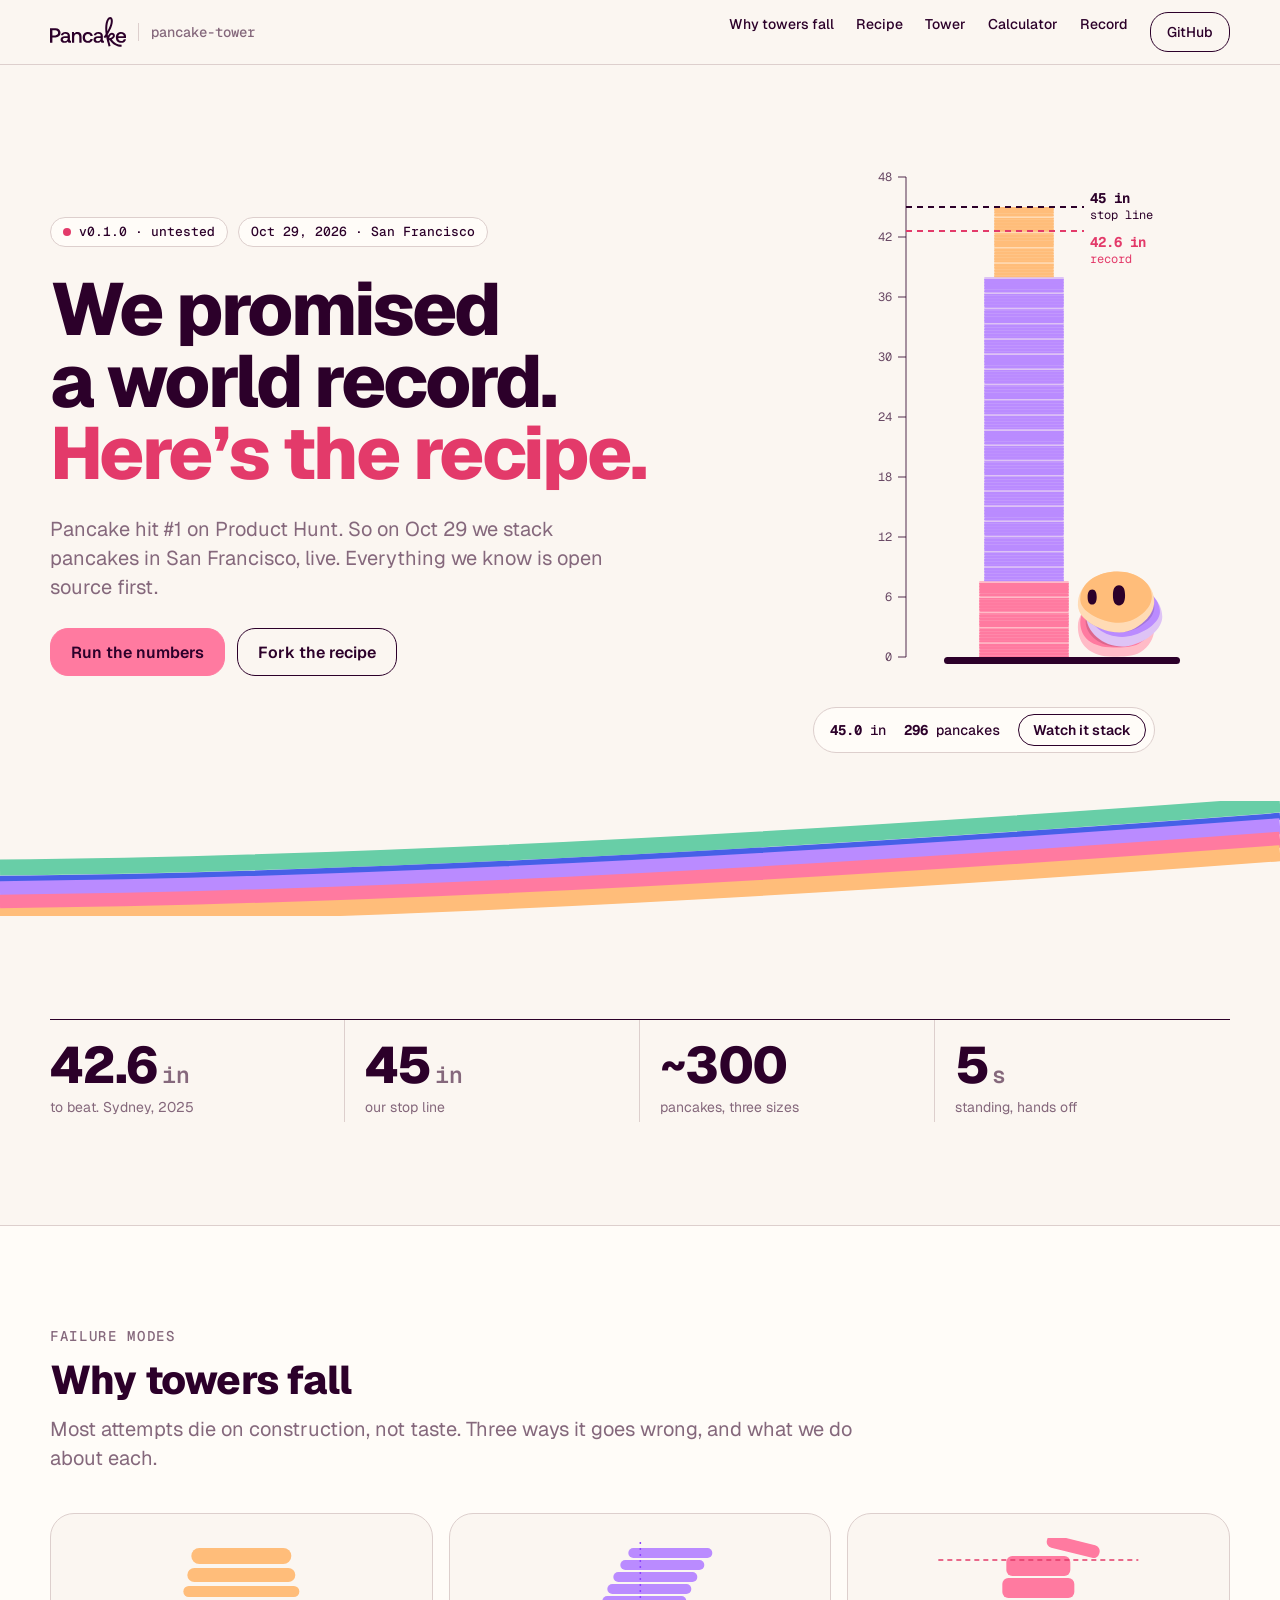
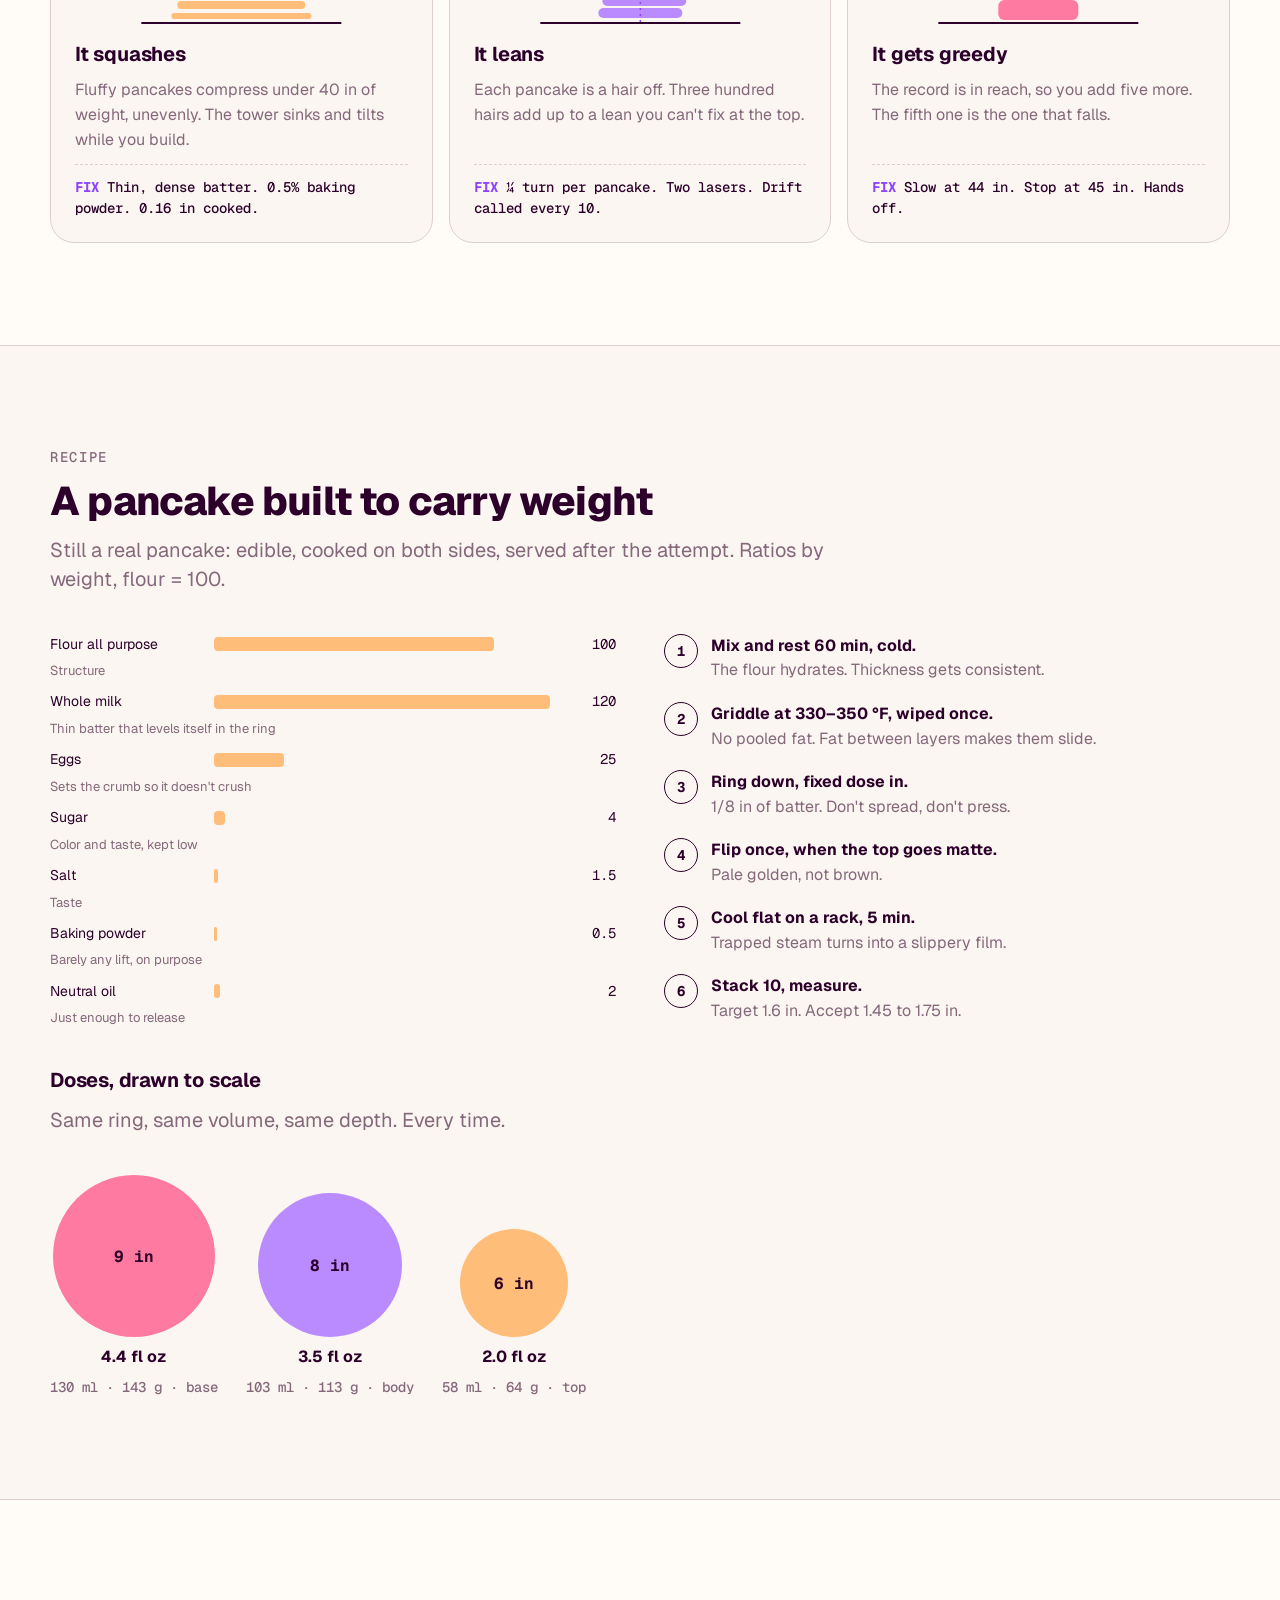
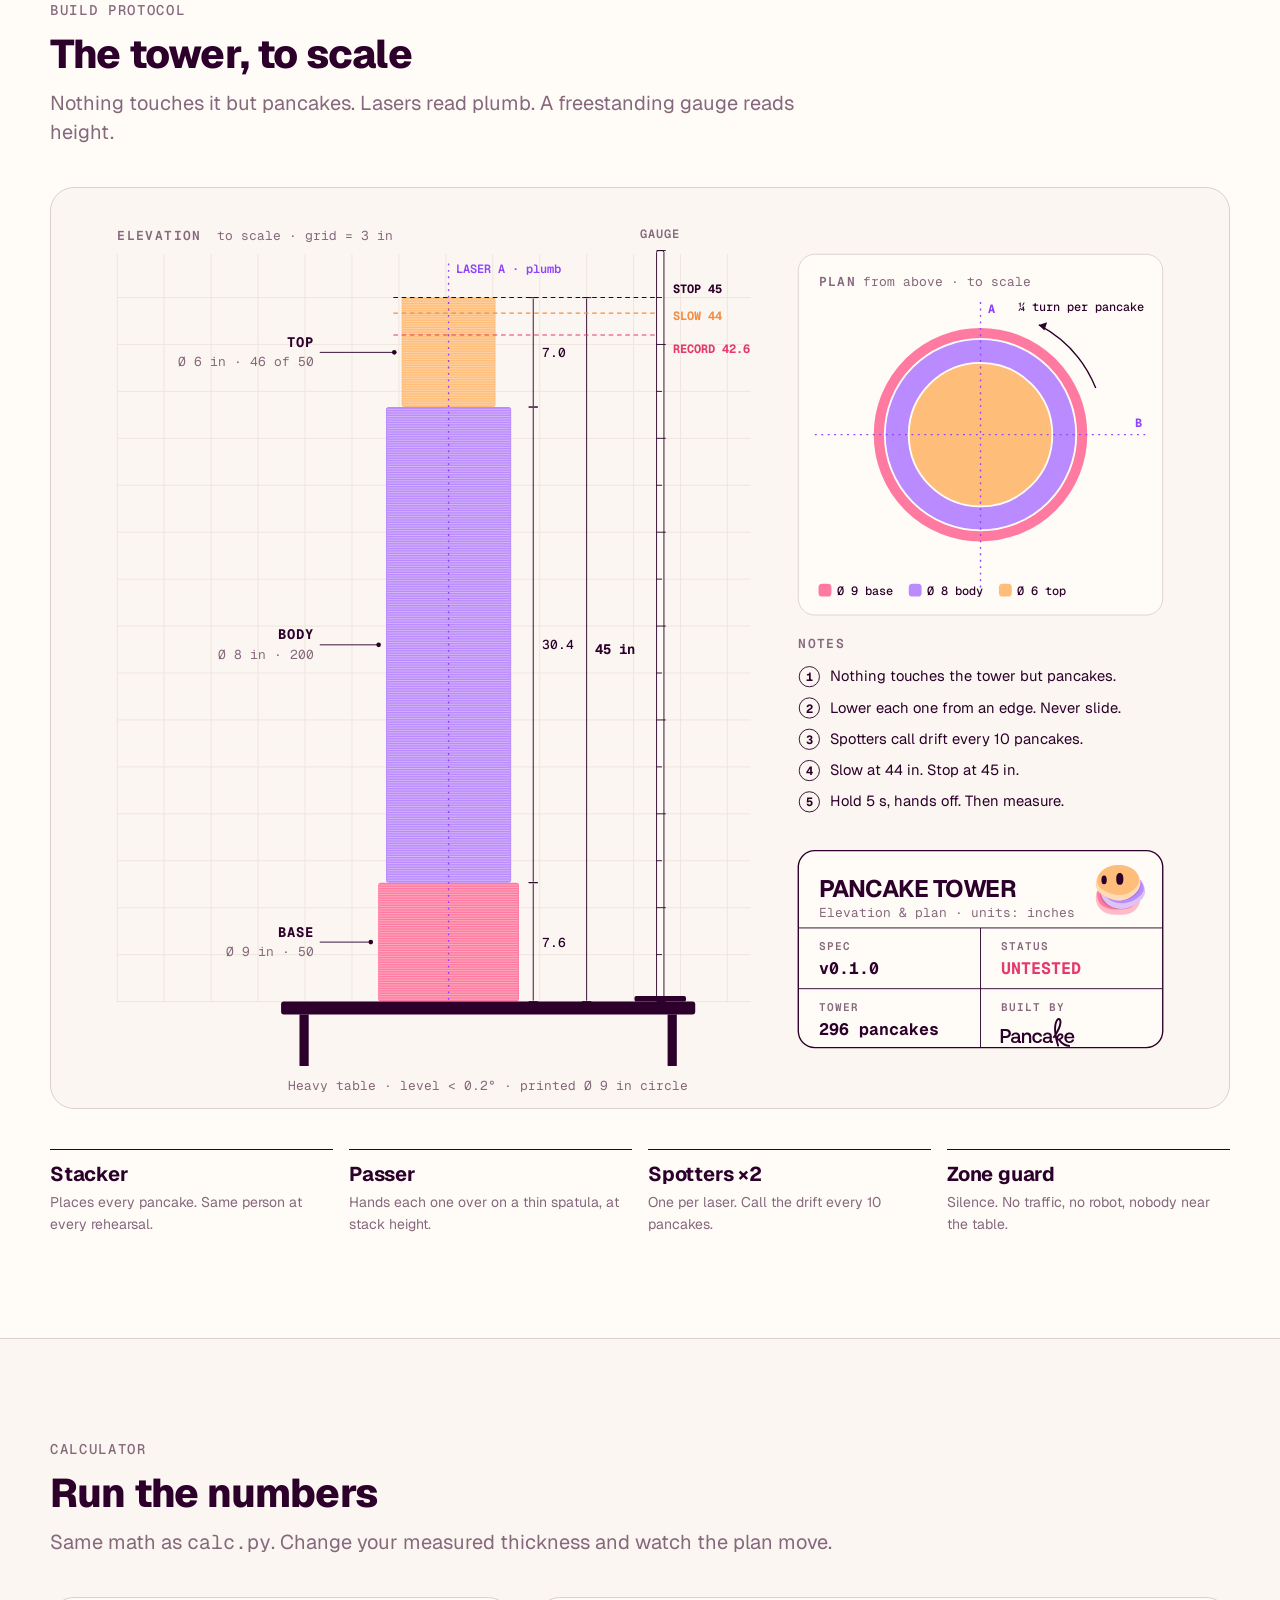
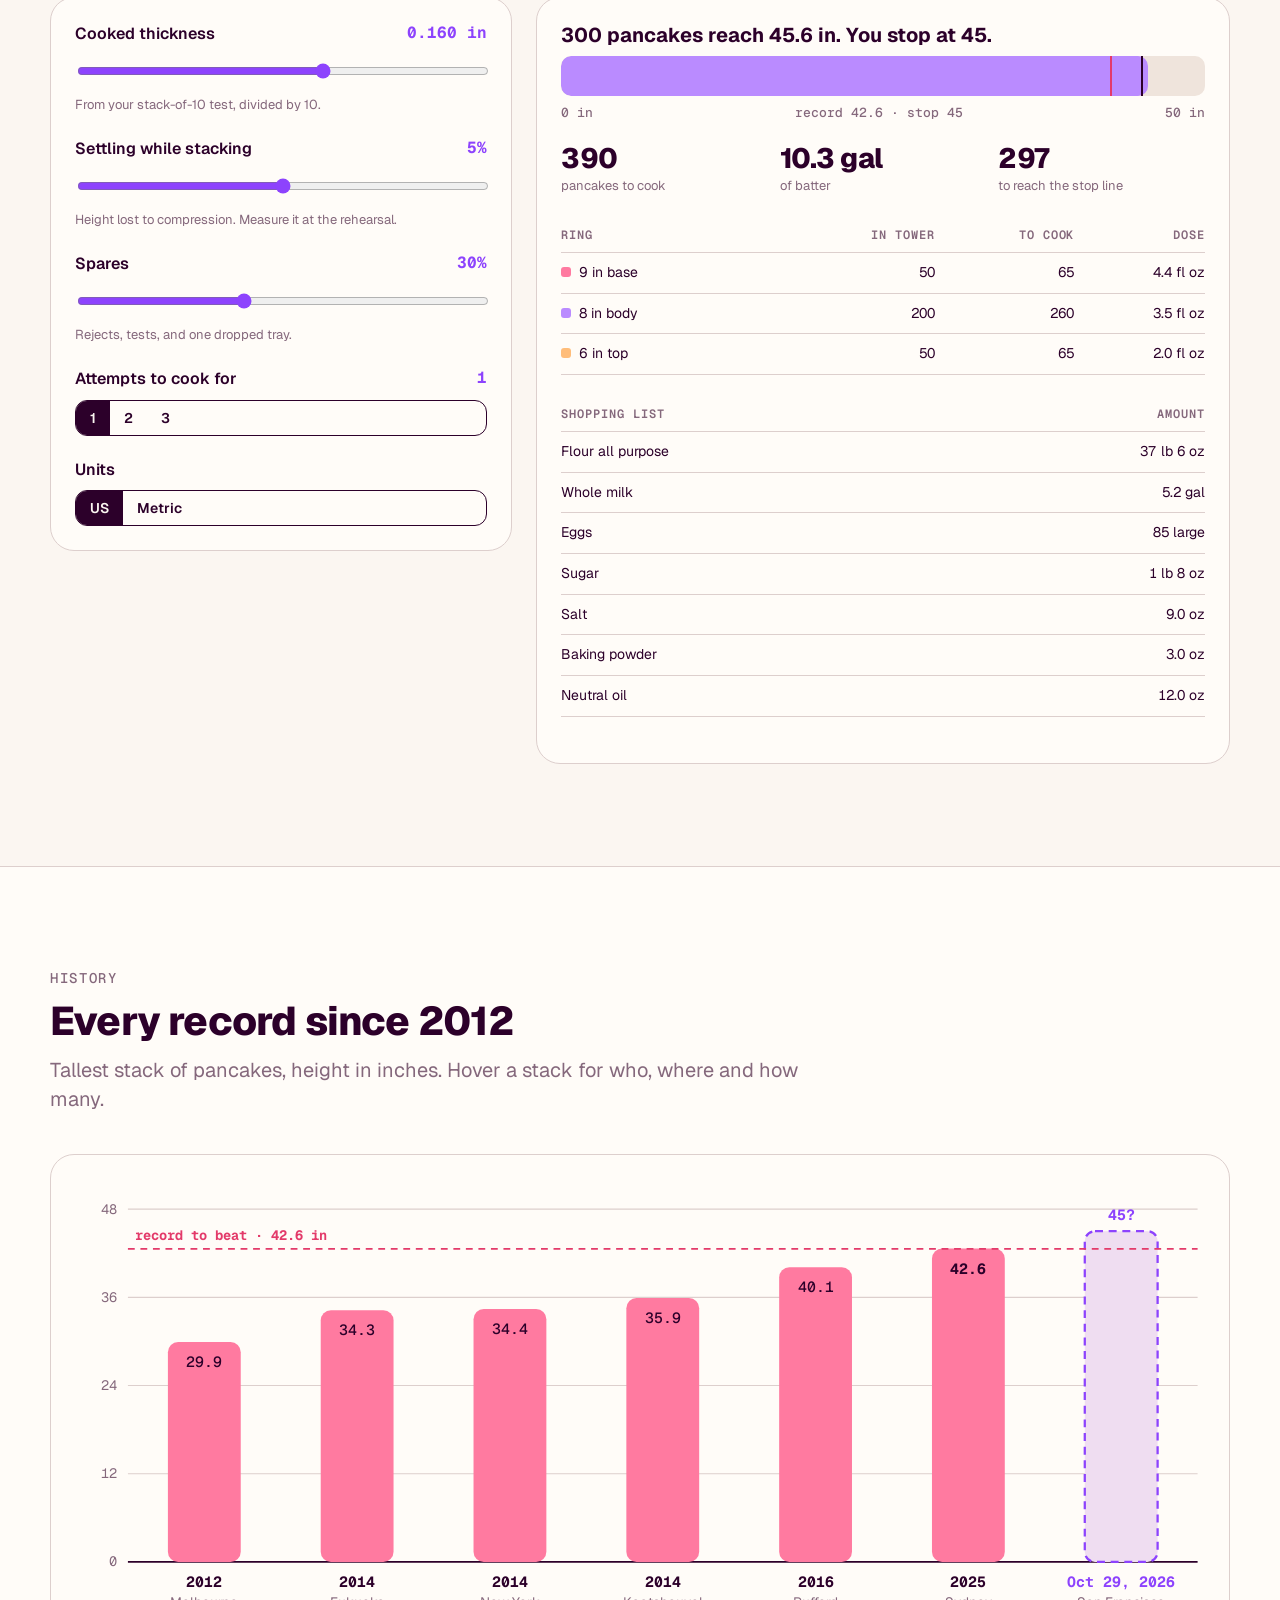
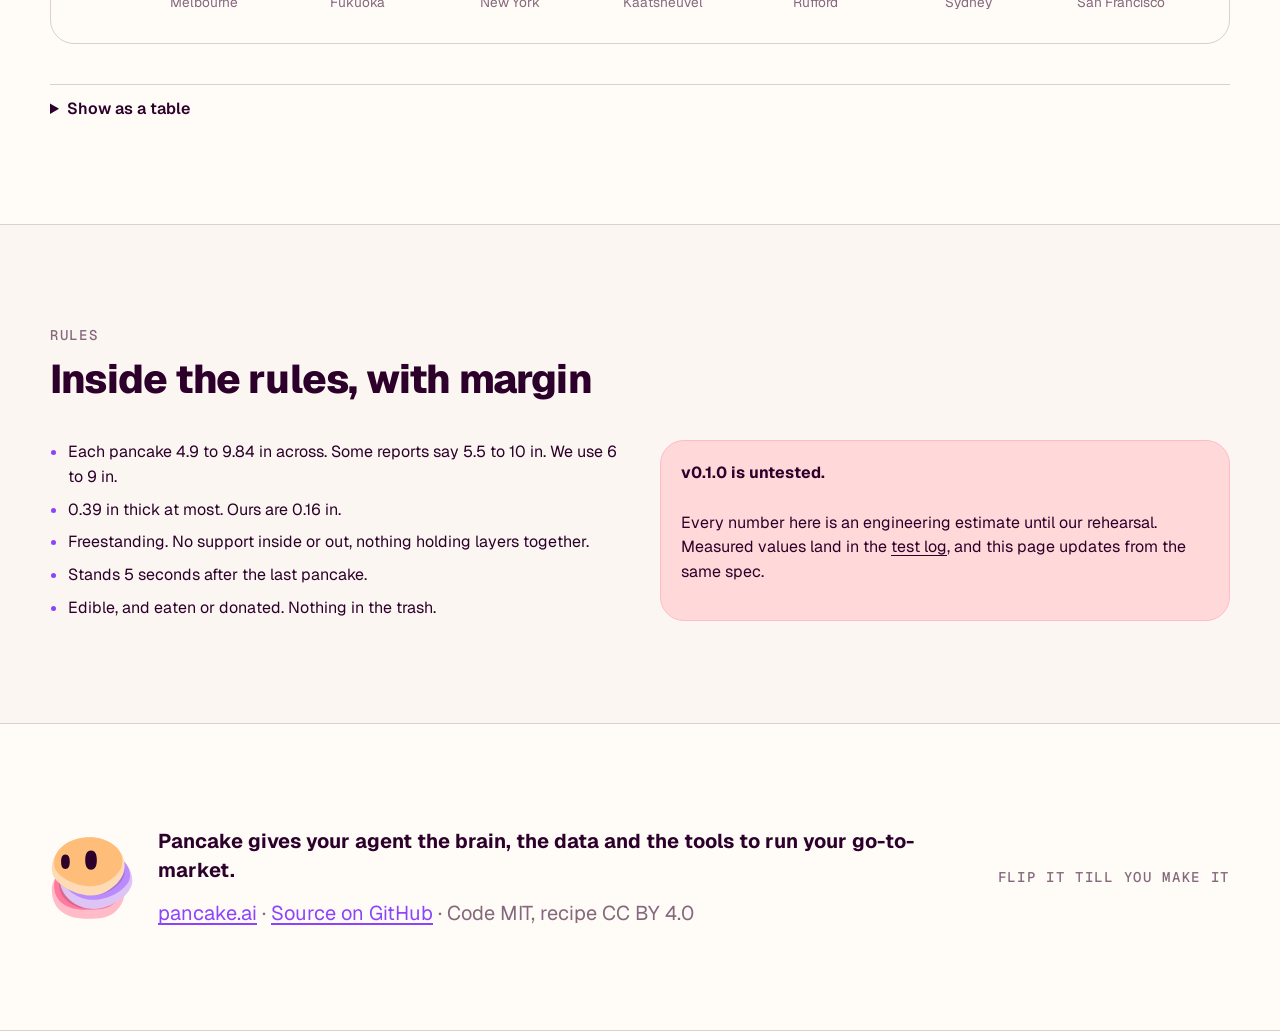
==== docs/index.html @ df27899a "Make it beautiful: brand drawings, live page, calculator, CI - assets/hero.svg, tower.svg, records.s" ====
<!doctype html>
<html lang="en">
<head>
<meta charset="utf-8">
<meta name="viewport" content="width=device-width, initial-scale=1, viewport-fit=cover">
<title>Pancake Tower</title>
<meta name="claude:viewport-fit-sides" content="cover">
<meta name="description" content="Pancake's open-source recipe, build protocol and calculator for the tallest pancake stack ever built. Oct 29, 2026, San Francisco.">
<link rel="preconnect" href="https://fonts.googleapis.com">
<link rel="preconnect" href="https://fonts.gstatic.com" crossorigin>
<link rel="stylesheet" href="https://fonts.googleapis.com/css2?family=Geist:wght@400;500;600;700;800&family=Geist+Mono:wght@400;500;700&display=swap">
<style>
/* Layout: a spec sheet you can scroll. Left-aligned bands, one live tower drawn to scale. */
:root {
  --bg: #FBF6F1;          /* page cream */
  --paper: #FFFCF8;       /* cards, inputs */
  --ink: #2C002A;         /* text, rules */
  --sub: #85687C;         /* secondary text */
  --line: #DDCFCD;        /* strokes */
  --faint: #EFE4DC;       /* grids */
  --accent: #E33A6A;      /* record, emphasis */
  --accent-2: #8D43FD;    /* our target, links */
  --pink: #FF7AA0; --pink-2: #FFBBC7; --pink-1: #FFD9DA;
  --purple: #BA8BFF; --purple-2: #DEC3F5; --purple-1: #EFDDF1;
  --yellow: #FFBD7A; --yellow-2: #FFDBB5; --yellow-1: #FFE9D1;
  --green: #68CEA7; --blue: #4660E7;
  --on-accent: #FFFCF8;
  --sans: "Geist", "Helvetica Neue", Helvetica, Arial, sans-serif;
  --mono: "Geist Mono", ui-monospace, "SF Mono", Menlo, Consolas, monospace;
  --step--1: .875rem; --step-0: 1rem; --step-1: 1.25rem; --step-2: 1.75rem; --step-3: 2.5rem; --step-4: clamp(2.6rem, 6vw, 4.6rem);
  --r-sm: 12px; --r-md: 18px; --r-lg: 24px;
  --wrap: 1180px;
}
@media (prefers-color-scheme: dark) {
  :root:not([data-theme="light"]) {
    --bg: #1F0A1D; --paper: #2C002A; --ink: #FFF7EC; --sub: #BBA8AE; --line: #6C4B65; --faint: #3A1838;
    --accent: #FF7AA0; --accent-2: #BA8BFF; --on-accent: #2C002A; color-scheme: dark;
  }
}
:root[data-theme="dark"] {
  --bg: #1F0A1D; --paper: #2C002A; --ink: #FFF7EC; --sub: #BBA8AE; --line: #6C4B65; --faint: #3A1838;
  --accent: #FF7AA0; --accent-2: #BA8BFF; --on-accent: #2C002A; color-scheme: dark;
}
* { box-sizing: border-box; }
html { scroll-behavior: smooth; }
@media (prefers-reduced-motion: reduce) { html { scroll-behavior: auto; } }
body { margin: 0; background: var(--bg); color: var(--ink); font: 400 var(--step-0)/1.55 var(--sans); -webkit-font-smoothing: antialiased; }
body::before { content: ""; position: fixed; inset: 0 0 auto; height: env(safe-area-inset-top, 0px); z-index: 10; background: var(--bg); }
a { color: var(--accent-2); text-underline-offset: 3px; }
a:focus-visible, button:focus-visible, input:focus-visible, select:focus-visible, summary:focus-visible { outline: 3px solid var(--accent-2); outline-offset: 2px; border-radius: 6px; }
h1, h2, h3 { text-wrap: balance; margin: 0; letter-spacing: -.02em; line-height: 1.05; }
h2 { font-size: var(--step-3); font-weight: 800; }
h3 { font-size: var(--step-1); font-weight: 700; letter-spacing: -.01em; line-height: 1.2; }
p { margin: 0; max-width: 62ch; }
.mono { font-family: var(--mono); }
.num { font-variant-numeric: tabular-nums; }
.eyebrow { font: 500 var(--step--1)/1.2 var(--mono); letter-spacing: .12em; text-transform: uppercase; color: var(--sub); }
.band { padding-left: max(16px, env(safe-area-inset-left, 0px)); padding-right: max(16px, env(safe-area-inset-right, 0px)); padding-block: clamp(56px, 8vw, 104px); }
.band.alt { background: var(--paper); border-block: 1px solid var(--line); }
.wrap { max-width: var(--wrap); margin: 0 auto; display: grid; gap: 40px; min-width: 0; }
.head { display: grid; gap: 14px; }
.head p { color: var(--sub); font-size: var(--step-1); line-height: 1.45; }

/* nav */
.nav { position: sticky; top: env(safe-area-inset-top, 0px); z-index: 5; background: color-mix(in srgb, var(--bg) 88%, transparent); backdrop-filter: blur(10px); border-bottom: 1px solid var(--line);
  padding-left: max(16px, env(safe-area-inset-left, 0px)); padding-right: max(16px, env(safe-area-inset-right, 0px)); }
.nav .wrap { display: flex; align-items: center; gap: 24px; padding-block: 12px; }
.brand { display: flex; align-items: center; gap: 12px; color: var(--ink); text-decoration: none; }
.brand svg { height: 30px; width: auto; display: block; }
.brand span { font: 500 var(--step--1) var(--mono); color: var(--sub); border-left: 1px solid var(--line); padding-left: 12px; }
.nav ul { display: flex; gap: 22px; list-style: none; margin: 0 0 0 auto; padding: 0; }
.nav ul a { color: var(--ink); text-decoration: none; font-weight: 500; font-size: var(--step--1); }
.nav ul a:hover { color: var(--accent-2); }
@media (max-width: 760px) { .nav ul li:not(:last-child) { display: none; } }

/* buttons, pills */
.btn { display: inline-flex; align-items: center; gap: 8px; height: 48px; padding: 0 20px; border-radius: var(--r-md); font: 600 var(--step-0) var(--sans); text-decoration: none; cursor: pointer; border: 1.5px solid var(--ink); background: transparent; color: var(--ink); }
.btn.brand-btn { background: var(--pink); border-color: var(--pink); color: #2C002A; }
.btn:hover { transform: translateY(-1px); }
.btn.sm { height: 40px; padding: 0 16px; font-size: var(--step--1); }
.pill { display: inline-flex; align-items: center; gap: 8px; height: 30px; padding: 0 12px; border-radius: 999px; border: 1px solid var(--line); background: var(--paper); font: 500 .8125rem var(--mono); color: var(--ink); white-space: nowrap; }
.pill .dot { width: 8px; height: 8px; border-radius: 50%; background: var(--accent); }

/* hero */
.hero { padding-block: clamp(40px, 6vw, 72px) 0; }
.hero .wrap { grid-template-columns: minmax(0, 1.15fr) minmax(0, .85fr); align-items: end; gap: 24px; }
.hero h1 { font-size: var(--step-4); font-weight: 800; letter-spacing: -.035em; line-height: .98; }
.hero h1 em { font-style: normal; color: var(--accent); display: block; }
.hero .copy { display: grid; gap: 26px; padding-bottom: clamp(40px, 6vw, 80px); min-width: 0; }
.hero .lede { font-size: var(--step-1); color: var(--sub); line-height: 1.45; max-width: 44ch; }
.cta { display: flex; flex-wrap: wrap; gap: 12px; align-items: center; }
.countdown { display: flex; flex-wrap: wrap; gap: 10px; align-items: center; }
.ribbon { display: block; width: 100%; height: clamp(72px, 9vw, 128px); margin-top: clamp(24px, 4vw, 48px); }
.stage { display: grid; justify-items: center; gap: 10px; min-width: 0; }
.stage svg { width: 100%; max-width: 420px; height: auto; display: block; }
.readout { display: flex; gap: 18px; font: 500 var(--step--1) var(--mono); color: var(--ink); background: var(--paper); border: 1px solid var(--line); border-radius: 999px; padding: 6px 8px 6px 16px; align-items: center; }
.readout b { font-weight: 700; }
.readout .btn { height: 32px; padding: 0 14px; border-radius: 999px; }
@media (max-width: 860px) {
  .hero .wrap { grid-template-columns: 1fr; }
  .hero .copy { padding-bottom: 8px; }
}

/* stat strip */
.stats { display: grid; grid-template-columns: repeat(4, minmax(0, 1fr)); border-top: 1.5px solid var(--ink); }
.stat { padding: 20px 20px 4px 0; display: grid; gap: 6px; border-right: 1px solid var(--line); padding-left: 20px; }
.stat:first-child { padding-left: 0; }
.stat:last-child { border-right: 0; }
.stat b { font: 800 clamp(2rem, 4.4vw, 3.2rem)/1 var(--sans); letter-spacing: -.03em; }
.stat b small { font: 600 .45em var(--mono); letter-spacing: 0; margin-left: 4px; color: var(--sub); }
.stat span { color: var(--sub); font-size: var(--step--1); }
@media (max-width: 760px) { .stats { grid-template-columns: repeat(2, minmax(0, 1fr)); } .stat:nth-child(2) { border-right: 0; } .stat:nth-child(3) { padding-left: 0; } }

/* failure modes */
.modes { display: grid; grid-template-columns: repeat(3, minmax(0, 1fr)); gap: 16px; }
.mode { display: grid; grid-template-rows: auto auto 1fr auto; gap: 12px; padding: 24px; border-radius: var(--r-lg); background: var(--bg); border: 1px solid var(--line); min-width: 0; }
.mode svg { width: 100%; height: 92px; }
.mode .fix { font: 500 var(--step--1)/1.45 var(--mono); color: var(--ink); border-top: 1px dashed var(--line); padding-top: 12px; }
.mode .fix::before { content: "FIX  "; color: var(--accent-2); font-weight: 700; }
.mode p { color: var(--sub); }
@media (max-width: 860px) { .modes { grid-template-columns: 1fr; } }

/* recipe */
.recipe { display: grid; grid-template-columns: minmax(0, 1fr) minmax(0, 1fr); gap: 48px; }
.ratios { display: grid; gap: 10px; }
.ratio { display: grid; grid-template-columns: 9.5rem minmax(0, 1fr) 3.4rem; align-items: center; gap: 12px; font-size: var(--step--1); }
.ratio .bar { height: 14px; border-radius: 4px; background: var(--yellow); min-width: 3px; }
.ratio .why { grid-column: 1 / -1; color: var(--sub); font-size: .8125rem; margin-top: -6px; }
.ratio .pct { font-family: var(--mono); text-align: right; }
.steps { list-style: none; margin: 0; padding: 0; display: grid; gap: 14px; counter-reset: s; }
.steps li { counter-increment: s; display: grid; grid-template-columns: 2.2rem minmax(0, 1fr); gap: 12px; align-items: start; }
.steps li::before { content: counter(s); font: 700 var(--step--1)/2rem var(--mono); width: 2rem; height: 2rem; text-align: center; border-radius: 50%; border: 1.5px solid var(--ink); }
.steps b { display: block; }
.steps span { color: var(--sub); }
.doses { display: flex; flex-wrap: wrap; gap: 28px; align-items: end; }
.dose { display: grid; justify-items: center; gap: 8px; text-align: center; }
.dose .disc { border-radius: 50%; display: grid; place-items: center; font: 700 var(--step-0) var(--mono); color: #2C002A; }
.dose small { font: 500 var(--step--1) var(--mono); color: var(--sub); }
@media (max-width: 860px) { .recipe { grid-template-columns: 1fr; } }

/* drawing */
.figure { border-radius: var(--r-lg); overflow: hidden; border: 1px solid var(--line); background: #FBF6F1; }
.scroll-x { overflow-x: auto; }
.figure svg { display: block; width: 100%; height: auto; min-width: 640px; }
.roles { display: grid; grid-template-columns: repeat(4, minmax(0, 1fr)); gap: 16px; }
.role { border-top: 1.5px solid var(--ink); padding-top: 12px; display: grid; gap: 6px; }
.role span { color: var(--sub); font-size: var(--step--1); }
@media (max-width: 860px) { .roles { grid-template-columns: repeat(2, minmax(0, 1fr)); } }

/* calculator */
.calc { display: grid; grid-template-columns: minmax(0, .8fr) minmax(0, 1.2fr); gap: 24px; align-items: start; }
.controls, .results { background: var(--paper); border: 1px solid var(--line); border-radius: var(--r-lg); padding: 24px; display: grid; gap: 22px; min-width: 0; }
.field { display: grid; gap: 8px; }
.field label { display: flex; justify-content: space-between; gap: 12px; font-weight: 600; }
.field label output { font: 700 var(--step-0) var(--mono); color: var(--accent-2); }
.field small { color: var(--sub); font-size: .8125rem; }
input[type=range] { width: 100%; accent-color: var(--accent-2); height: 28px; }
.seg { display: inline-flex; border: 1.5px solid var(--ink); border-radius: var(--r-sm); overflow: hidden; }
.seg button { font: 600 var(--step--1) var(--sans); padding: 8px 14px; border: 0; background: transparent; color: var(--ink); cursor: pointer; }
.seg button[aria-pressed="true"] { background: var(--ink); color: var(--bg); }
.gauge { display: grid; gap: 8px; }
.gauge-track { position: relative; height: 40px; border-radius: 10px; background: var(--faint); overflow: hidden; }
.gauge-fill { position: absolute; inset: 0 auto 0 0; background: var(--purple); border-radius: 10px; transition: width .4s cubic-bezier(.2,.8,.2,1); }
.gauge-mark { position: absolute; top: -2px; bottom: -2px; width: 2px; }
.gauge-mark.rec { background: var(--accent); } .gauge-mark.stop { background: var(--ink); }
.gauge-legend { display: flex; flex-wrap: wrap; justify-content: space-between; gap: 8px; font: 500 .8125rem var(--mono); color: var(--sub); }
.verdict { font: 700 var(--step-1)/1.3 var(--sans); }
.verdict.ok { color: var(--ink); } .verdict.bad { color: var(--accent); }
table { width: 100%; border-collapse: collapse; font-size: var(--step--1); }
th, td { text-align: left; padding: 9px 8px 9px 0; border-bottom: 1px solid var(--line); vertical-align: baseline; }
th { font: 600 .75rem var(--mono); letter-spacing: .08em; text-transform: uppercase; color: var(--sub); }
td.r, th.r { text-align: right; padding-right: 0; }
td .sw { display: inline-block; width: 10px; height: 10px; border-radius: 3px; margin-right: 8px; vertical-align: 0; }
.totals { display: grid; grid-template-columns: repeat(3, minmax(0, 1fr)); gap: 12px; }
.totals div { display: grid; gap: 2px; }
.totals b { font: 800 var(--step-2)/1.1 var(--sans); letter-spacing: -.02em; }
.totals span { color: var(--sub); font-size: .8125rem; }
.warn { border-left: 3px solid var(--accent); padding: 4px 0 4px 12px; color: var(--accent); font-weight: 600; font-size: var(--step--1); }
@media (max-width: 860px) { .calc { grid-template-columns: 1fr; } }

/* record chart */
.chart { position: relative; background: var(--paper); border: 1px solid var(--line); border-radius: var(--r-lg); padding: 20px 20px 12px; }
.chart svg { display: block; width: 100%; height: auto; min-width: 560px; overflow: visible; }
.chart .bar { cursor: pointer; }
.chart .bar:hover rect.fill, .chart .bar:focus rect.fill { fill: var(--accent); }
.tip { position: absolute; pointer-events: none; background: var(--ink); color: var(--bg); border-radius: 12px; padding: 10px 12px; font-size: .8125rem; line-height: 1.4; max-width: 240px; box-shadow: 0 8px 24px rgba(44,0,42,.18); }
.tip b { font-family: var(--mono); }
details { border-top: 1px solid var(--line); padding-top: 12px; }
summary { cursor: pointer; font-weight: 600; }

/* rules */
.rules { display: grid; grid-template-columns: minmax(0, 1fr) minmax(0, 1fr); gap: 40px; }
.rules ul { margin: 0; padding-left: 1.1em; display: grid; gap: 8px; }
.rules ul li::marker { color: var(--accent-2); }
.untested { display: grid; gap: 10px; padding: 20px; border-radius: var(--r-lg); background: var(--pink-1); color: #2C002A; border: 1px solid var(--pink-2); }
.untested a { color: #2C002A; }
@media (max-width: 860px) { .rules { grid-template-columns: 1fr; } }

/* footer */
footer .wrap { grid-template-columns: auto minmax(0, 1fr) auto; align-items: center; gap: 24px; }
footer .mascot { width: 84px; height: auto; }
footer p { color: var(--sub); }
footer b { color: var(--ink); }
@media (max-width: 760px) { footer .wrap { grid-template-columns: 1fr; } }
</style>
</head>
<body>

<header class="nav">
  <div class="wrap">
    <a class="brand" href="https://pancake.ai" aria-label="Pancake">
      <svg viewBox="0 0 422 166" aria-hidden="true"><path fill="currentColor" d="M318.116 9.17733C322.015 3.82624 327.3 -0.212597 333.318 0.00867186C339.855 0.249222 344.109 5.2716 346.075 11.2001C348.052 17.1614 348.283 25.2018 346.541 34.8696C343.758 50.3187 335.749 70.9712 319.701 96.3398C320.064 98.657 320.466 101.023 320.906 103.439C323.782 97.805 327.283 93.7008 331.185 91.0009C339.115 85.514 348.228 86.3193 353.997 91.567C356.827 94.1415 358.729 97.7143 359.101 101.775C359.476 105.865 358.272 110.084 355.536 113.942C352.678 117.969 348.175 121.607 341.859 124.63C355.431 143.67 374.26 153.904 396.156 153.904V165.071C369.298 165.071 346.575 151.84 331.068 128.657C329.695 129.053 328.269 129.428 326.788 129.781C327.717 133.264 328.982 137.817 330.285 142.473C332.416 150.085 334.647 157.982 335.222 160.587L324.317 162.994C323.831 160.79 321.744 153.387 319.532 145.482C317.43 137.974 315.203 129.967 314.531 126.778C313.07 120.896 311.812 115.23 310.74 109.778C309.1 112.12 307.397 114.498 305.627 116.91L296.624 110.302C300.819 104.588 304.613 99.0974 308.038 93.8374C304.407 68.1372 305.246 47.9882 308.437 33.1118C310.658 22.7627 314.067 14.7339 318.116 9.17733ZM85.7208 82.9906C101.219 82.9906 110.174 90.4529 110.174 104.344V127.879C110.174 130.863 111.207 131.667 113.848 131.667H116.258V142.459H109.829C102.138 142.459 99.268 139.129 99.1531 133.504C95.2498 139.244 89.1651 143.147 79.9809 143.147C67.2379 143.147 58.3979 136.833 58.3978 125.927C58.3978 113.758 67.008 107.099 83.3099 107.099H97.8899V103.54C97.8899 96.9966 93.1831 92.9785 85.1469 92.9785C77.9144 92.9785 73.0926 96.4228 72.1742 101.589H59.8902C61.2678 90.2235 70.9113 82.9906 85.7208 82.9906ZM210.227 82.9906C225.266 82.9906 234.68 91.3715 236.976 104.689H224.003C222.396 97.8005 217.46 93.5525 209.997 93.5524C200.124 93.5524 193.58 101.703 193.58 113.184C193.58 124.664 200.124 132.586 209.997 132.586C217.345 132.586 222.396 128.223 223.888 121.449H236.976C234.795 134.766 224.807 143.147 209.883 143.147C192.203 143.147 180.952 131.552 180.952 113.184C180.952 95.045 192.547 82.9907 210.227 82.9906ZM267.979 82.9906C283.478 82.9906 292.432 90.4529 292.432 104.344V127.879C292.432 130.863 293.465 131.667 296.106 131.667H298.517V142.459H292.088C284.396 142.459 281.526 139.129 281.411 133.504C277.508 139.244 271.423 143.147 262.239 143.147C249.496 143.147 240.656 136.833 240.656 125.927C240.656 113.758 249.266 107.099 265.568 107.099H280.148V103.54C280.148 96.9966 275.441 92.9785 267.405 92.9785C260.173 92.9785 255.351 96.4228 254.432 101.589H242.148C243.526 90.2235 253.17 82.9906 267.979 82.9906ZM393.043 82.9906C410.034 82.9906 421.284 93.7821 421.629 111.002C421.629 112.265 421.514 114.217 421.285 115.939H377.43V116.513C377.775 126.501 383.974 133.044 393.617 133.045C400.964 133.045 406.59 129.256 408.197 122.713H420.596C418.53 134.308 408.771 143.147 394.306 143.147C375.938 143.147 364.457 131.208 364.457 113.184C364.458 95.0449 375.938 82.9906 393.043 82.9906ZM30.652 62.0968C47.2984 62.0968 58.3197 72.0844 58.3197 87.6976C58.3196 103.196 47.2984 113.298 30.652 113.298H13.202V142.459H0V62.0968H30.652ZM151.733 82.9906C164.246 82.9906 174.694 89.7641 174.694 108.936V142.459H162.18V110.084C162.18 99.637 157.703 93.8971 148.863 93.8971C139.564 93.8971 133.939 100.67 133.939 112.036V142.459H121.54V83.6794H132.332L133.709 91.3712C137.153 86.7792 142.664 82.9906 151.733 82.9906ZM82.736 116.283C75.1591 116.283 70.9115 119.154 70.9115 125.123C70.9117 130.06 75.0446 133.504 81.7031 133.504C91.8056 133.504 97.8899 127.419 97.8899 118.579V116.283H82.736ZM264.994 116.283C257.417 116.283 253.17 119.154 253.17 125.123C253.17 130.06 257.303 133.504 263.961 133.504C274.064 133.504 280.148 127.419 280.148 118.579V116.283H264.994ZM346.482 99.8277C344.864 98.3563 341.545 97.4116 337.539 100.184C334.149 102.529 330.057 107.801 327.246 118.134C338.482 115.011 344.066 110.809 346.428 107.48C347.813 105.528 348.084 103.921 347.981 102.796C347.875 101.642 347.345 100.613 346.482 99.8277ZM393.158 92.9785C385.466 92.9785 378.808 98.2594 377.889 106.64H408.771C407.738 97.9151 401.768 92.9786 393.158 92.9785ZM13.202 101.818H29.0447C38.6881 101.818 44.8873 96.3078 44.8874 87.6976C44.8874 78.9726 38.6882 73.5766 29.1596 73.5766H13.202V101.818ZM332.907 11.1678C332.368 11.1481 330.155 11.6174 327.142 15.7532C324.277 19.6844 321.357 26.1241 319.355 35.4541C317.06 46.1528 316.039 60.3509 317.516 78.2562C328.126 59.4285 333.509 44.2226 335.551 32.8898C337.108 24.2465 336.651 18.261 335.475 14.7148C334.292 11.1477 332.935 11.1683 332.907 11.1678Z"/></svg>
      <span>pancake-tower</span>
    </a>
    <ul>
      <li><a href="#why">Why towers fall</a></li>
      <li><a href="#recipe">Recipe</a></li>
      <li><a href="#tower-sec">Tower</a></li>
      <li><a href="#calculator">Calculator</a></li>
      <li><a href="#record">Record</a></li>
      <li><a class="btn sm" href="https://github.com/get-pancake/pancake-tower">GitHub</a></li>
    </ul>
  </div>
</header>

<main>
<section class="band hero" aria-labelledby="h1">
  <div class="wrap">
    <div class="copy">
      <div class="countdown">
        <span class="pill"><span class="dot"></span><span id="status">v0.1.0 · untested</span></span>
        <span class="pill num" id="countdown">Oct 29, 2026 · San Francisco</span>
      </div>
      <h1 id="h1">We promised a world record. <em>Here’s the recipe.</em></h1>
      <p class="lede">Pancake hit #1 on Product Hunt. So on Oct 29 we stack pancakes in San Francisco, live. Everything we know is open source first.</p>
      <div class="cta">
        <a class="btn brand-btn" href="#calculator">Run the numbers</a>
        <a class="btn" href="https://github.com/get-pancake/pancake-tower">Fork the recipe</a>
      </div>
    </div>
    <div class="stage">
      <svg id="tower" viewBox="0 0 420 560" role="img" aria-label="The tower, to scale"></svg>
      <div class="readout" aria-live="polite">
        <span><b class="num" id="ro-h">45.0</b> in</span>
        <span><b class="num" id="ro-n">296</b> pancakes</span>
        <button class="btn sm" id="stack-btn" type="button">Watch it stack</button>
      </div>
    </div>
  </div>
</section>
<svg class="ribbon" viewBox="0 0 1440 128" preserveAspectRatio="none" aria-hidden="true">
  <g fill="none" stroke-linecap="butt" vector-effect="non-scaling-stroke">
    <path d="M0 74 C 420 70, 900 44, 1440 4" stroke="#68CEA7" stroke-width="16" vector-effect="non-scaling-stroke"/>
    <path d="M0 87 C 420 83, 900 57, 1440 17" stroke="#4660E7" stroke-width="7" vector-effect="non-scaling-stroke"/>
    <path d="M0 98 C 420 94, 900 68, 1440 28" stroke="#BA8BFF" stroke-width="16" vector-effect="non-scaling-stroke"/>
    <path d="M0 113 C 420 109, 900 83, 1440 43" stroke="#FF7AA0" stroke-width="16" vector-effect="non-scaling-stroke"/>
    <path d="M0 128 C 420 124, 900 98, 1440 58" stroke="#FFBD7A" stroke-width="16" vector-effect="non-scaling-stroke"/>
  </g>
</svg>

<section class="band" aria-label="Key numbers">
  <div class="wrap">
    <div class="stats">
      <div class="stat"><b class="num" data-k="record">42.6<small>in</small></b><span>to beat. Sydney, 2025</span></div>
      <div class="stat"><b class="num" data-k="stop">45<small>in</small></b><span>our stop line</span></div>
      <div class="stat"><b class="num" data-k="count">~300</b><span>pancakes, three sizes</span></div>
      <div class="stat"><b class="num">5<small>s</small></b><span>standing, hands off</span></div>
    </div>
  </div>
</section>

<section class="band alt" id="why" aria-labelledby="why-h">
  <div class="wrap">
    <div class="head">
      <span class="eyebrow">Failure modes</span>
      <h2 id="why-h">Why towers fall</h2>
      <p>Most attempts die on construction, not taste. Three ways it goes wrong, and what we do about each.</p>
    </div>
    <div class="modes">
      <article class="mode">
        <svg viewBox="0 0 240 92" aria-hidden="true">
          <g fill="#FFBD7A"><rect x="70" y="10" width="100" height="16" rx="8"/><rect x="66" y="30" width="108" height="14" rx="7"/><rect x="62" y="48" width="116" height="11" rx="5.5"/><rect x="56" y="63" width="128" height="8" rx="4"/><rect x="50" y="75" width="140" height="6" rx="3"/></g>
          <line x1="20" x2="220" y1="85" y2="85" stroke="currentColor" stroke-width="2"/>
        </svg>
        <h3>It squashes</h3>
        <p>Fluffy pancakes compress under 40 in of weight, unevenly. The tower sinks and tilts while you build.</p>
        <div class="fix">Thin, dense batter. 0.5% baking powder. 0.16 in cooked.</div>
      </article>
      <article class="mode">
        <svg viewBox="0 0 240 92" aria-hidden="true">
          <g fill="#BA8BFF"><rect x="78" y="70" width="84" height="10" rx="5"/><rect x="82" y="58" width="84" height="10" rx="5"/><rect x="87" y="46" width="84" height="10" rx="5"/><rect x="93" y="34" width="84" height="10" rx="5"/><rect x="100" y="22" width="84" height="10" rx="5"/><rect x="108" y="10" width="84" height="10" rx="5"/></g>
          <line x1="120" x2="120" y1="4" y2="84" stroke="#8D43FD" stroke-width="1.5" stroke-dasharray="2 4"/>
          <line x1="20" x2="220" y1="85" y2="85" stroke="currentColor" stroke-width="2"/>
        </svg>
        <h3>It leans</h3>
        <p>Each pancake is a hair off. Three hundred hairs add up to a lean you can't fix at the top.</p>
        <div class="fix">¼ turn per pancake. Two lasers. Drift called every 10.</div>
      </article>
      <article class="mode">
        <svg viewBox="0 0 240 92" aria-hidden="true">
          <g fill="#FF7AA0"><rect x="80" y="62" width="80" height="20" rx="6"/><rect x="84" y="40" width="72" height="20" rx="6"/><rect x="88" y="18" width="64" height="20" rx="6"/></g>
          <rect x="128" y="2" width="54" height="13" rx="6" fill="#FF7AA0" transform="rotate(14 155 8)"/>
          <line x1="20" x2="220" y1="22" y2="22" stroke="#E33A6A" stroke-width="1.5" stroke-dasharray="5 4"/>
          <line x1="20" x2="220" y1="85" y2="85" stroke="currentColor" stroke-width="2"/>
        </svg>
        <h3>It gets greedy</h3>
        <p>The record is in reach, so you add five more. The fifth one is the one that falls.</p>
        <div class="fix">Slow at 44 in. Stop at 45 in. Hands off.</div>
      </article>
    </div>
  </div>
</section>

<section class="band" id="recipe" aria-labelledby="recipe-h">
  <div class="wrap">
    <div class="head">
      <span class="eyebrow">Recipe</span>
      <h2 id="recipe-h">A pancake built to carry weight</h2>
      <p>Still a real pancake: edible, cooked on both sides, served after the attempt. Ratios by weight, flour = 100.</p>
    </div>
    <div class="recipe">
      <div class="ratios" id="ratios"></div>
      <ol class="steps">
        <li><div><b>Mix and rest 60 min, cold.</b><span>The flour hydrates. Thickness gets consistent.</span></div></li>
        <li><div><b>Griddle at 330–350 °F, wiped once.</b><span>No pooled fat. Fat between layers makes them slide.</span></div></li>
        <li><div><b>Ring down, fixed dose in.</b><span>1/8 in of batter. Don't spread, don't press.</span></div></li>
        <li><div><b>Flip once, when the top goes matte.</b><span>Pale golden, not brown.</span></div></li>
        <li><div><b>Cool flat on a rack, 5 min.</b><span>Trapped steam turns into a slippery film.</span></div></li>
        <li><div><b>Stack 10, measure.</b><span>Target 1.6 in. Accept 1.45 to 1.75 in.</span></div></li>
      </ol>
    </div>
    <div class="head">
      <h3>Doses, drawn to scale</h3>
      <p>Same ring, same volume, same depth. Every time.</p>
    </div>
    <div class="doses" id="doses"></div>
  </div>
</section>

<section class="band alt" id="tower-sec" aria-labelledby="tower-h">
  <div class="wrap">
    <div class="head">
      <span class="eyebrow">Build protocol</span>
      <h2 id="tower-h">The tower, to scale</h2>
      <p>Nothing touches it but pancakes. Lasers read plumb. A freestanding gauge reads height.</p>
    </div>
    <div class="figure scroll-x"><svg xmlns="http://www.w3.org/2000/svg" width="1280" height="1000" viewBox="0 0 1280 1000" role="img" aria-label="Pancake Tower elevation and plan, drawn to scale from recipe.toml">
<title id="tower-title">Pancake Tower elevation and plan, drawn to scale from recipe.toml</title>

<rect width="1280" height="1000" rx="28" fill="#FBF6F1"/>
<g stroke="#EFE4DC" stroke-width="1"><line x1="72" x2="72" y1="72" y2="884" /><line x1="123" x2="123" y1="72" y2="884" /><line x1="174" x2="174" y1="72" y2="884" /><line x1="225" x2="225" y1="72" y2="884" /><line x1="276" x2="276" y1="72" y2="884" /><line x1="327" x2="327" y1="72" y2="884" /><line x1="378" x2="378" y1="72" y2="884" /><line x1="429" x2="429" y1="72" y2="884" /><line x1="480" x2="480" y1="72" y2="884" /><line x1="531" x2="531" y1="72" y2="884" /><line x1="582" x2="582" y1="72" y2="884" /><line x1="633" x2="633" y1="72" y2="884" /><line x1="684" x2="684" y1="72" y2="884" /><line x1="735" x2="735" y1="72" y2="884" /><line x1="72" x2="760" y1="884" y2="884" /><line x1="72" x2="760" y1="833" y2="833" /><line x1="72" x2="760" y1="782" y2="782" /><line x1="72" x2="760" y1="731" y2="731" /><line x1="72" x2="760" y1="680" y2="680" /><line x1="72" x2="760" y1="629" y2="629" /><line x1="72" x2="760" y1="578" y2="578" /><line x1="72" x2="760" y1="527" y2="527" /><line x1="72" x2="760" y1="476" y2="476" /><line x1="72" x2="760" y1="425" y2="425" /><line x1="72" x2="760" y1="374" y2="374" /><line x1="72" x2="760" y1="323" y2="323" /><line x1="72" x2="760" y1="272" y2="272" /><line x1="72" x2="760" y1="221" y2="221" /><line x1="72" x2="760" y1="170" y2="170" /><line x1="72" x2="760" y1="119" y2="119" /></g>
<text x="72" y="56" font-family="'Geist Mono', ui-monospace, 'SF Mono', Menlo, Consolas, monospace" font-size="14" font-weight="600" fill="#85687C" text-anchor="start" letter-spacing="1.5">ELEVATION</text>
<text x="180" y="56" font-family="'Geist Mono', ui-monospace, 'SF Mono', Menlo, Consolas, monospace" font-size="14" font-weight="400" fill="#85687C" text-anchor="start">to scale · grid = 3 in</text>
<rect x="355.5" y="754.8" width="153.0" height="129.2" rx="3" fill="#FF7AA0"/>
<line x1="356.5" x2="507.5" y1="881.42" y2="881.42" stroke="#FFBBC7" stroke-width="0.80"/>
<line x1="356.5" x2="507.5" y1="878.83" y2="878.83" stroke="#FFBBC7" stroke-width="0.80"/>
<line x1="356.5" x2="507.5" y1="876.25" y2="876.25" stroke="#FFBBC7" stroke-width="0.80"/>
<line x1="356.5" x2="507.5" y1="873.66" y2="873.66" stroke="#FFBBC7" stroke-width="0.80"/>
<line x1="356.5" x2="507.5" y1="871.08" y2="871.08" stroke="#FFBBC7" stroke-width="0.80"/>
<line x1="356.5" x2="507.5" y1="868.50" y2="868.50" stroke="#FFBBC7" stroke-width="0.80"/>
<line x1="356.5" x2="507.5" y1="865.91" y2="865.91" stroke="#FFBBC7" stroke-width="0.80"/>
<line x1="356.5" x2="507.5" y1="863.33" y2="863.33" stroke="#FFBBC7" stroke-width="0.80"/>
<line x1="356.5" x2="507.5" y1="860.74" y2="860.74" stroke="#FFBBC7" stroke-width="0.80"/>
<line x1="356.5" x2="507.5" y1="858.16" y2="858.16" stroke="#FFBBC7" stroke-width="0.80"/>
<line x1="356.5" x2="507.5" y1="855.58" y2="855.58" stroke="#FFBBC7" stroke-width="0.80"/>
<line x1="356.5" x2="507.5" y1="852.99" y2="852.99" stroke="#FFBBC7" stroke-width="0.80"/>
<line x1="356.5" x2="507.5" y1="850.41" y2="850.41" stroke="#FFBBC7" stroke-width="0.80"/>
<line x1="356.5" x2="507.5" y1="847.82" y2="847.82" stroke="#FFBBC7" stroke-width="0.80"/>
<line x1="356.5" x2="507.5" y1="845.24" y2="845.24" stroke="#FFBBC7" stroke-width="0.80"/>
<line x1="356.5" x2="507.5" y1="842.66" y2="842.66" stroke="#FFBBC7" stroke-width="0.80"/>
<line x1="356.5" x2="507.5" y1="840.07" y2="840.07" stroke="#FFBBC7" stroke-width="0.80"/>
<line x1="356.5" x2="507.5" y1="837.49" y2="837.49" stroke="#FFBBC7" stroke-width="0.80"/>
<line x1="356.5" x2="507.5" y1="834.90" y2="834.90" stroke="#FFBBC7" stroke-width="0.80"/>
<line x1="356.5" x2="507.5" y1="832.32" y2="832.32" stroke="#FFBBC7" stroke-width="0.80"/>
<line x1="356.5" x2="507.5" y1="829.74" y2="829.74" stroke="#FFBBC7" stroke-width="0.80"/>
<line x1="356.5" x2="507.5" y1="827.15" y2="827.15" stroke="#FFBBC7" stroke-width="0.80"/>
<line x1="356.5" x2="507.5" y1="824.57" y2="824.57" stroke="#FFBBC7" stroke-width="0.80"/>
<line x1="356.5" x2="507.5" y1="821.98" y2="821.98" stroke="#FFBBC7" stroke-width="0.80"/>
<line x1="356.5" x2="507.5" y1="819.40" y2="819.40" stroke="#FFBBC7" stroke-width="0.80"/>
<line x1="356.5" x2="507.5" y1="816.82" y2="816.82" stroke="#FFBBC7" stroke-width="0.80"/>
<line x1="356.5" x2="507.5" y1="814.23" y2="814.23" stroke="#FFBBC7" stroke-width="0.80"/>
<line x1="356.5" x2="507.5" y1="811.65" y2="811.65" stroke="#FFBBC7" stroke-width="0.80"/>
<line x1="356.5" x2="507.5" y1="809.06" y2="809.06" stroke="#FFBBC7" stroke-width="0.80"/>
<line x1="356.5" x2="507.5" y1="806.48" y2="806.48" stroke="#FFBBC7" stroke-width="0.80"/>
<line x1="356.5" x2="507.5" y1="803.90" y2="803.90" stroke="#FFBBC7" stroke-width="0.80"/>
<line x1="356.5" x2="507.5" y1="801.31" y2="801.31" stroke="#FFBBC7" stroke-width="0.80"/>
<line x1="356.5" x2="507.5" y1="798.73" y2="798.73" stroke="#FFBBC7" stroke-width="0.80"/>
<line x1="356.5" x2="507.5" y1="796.14" y2="796.14" stroke="#FFBBC7" stroke-width="0.80"/>
<line x1="356.5" x2="507.5" y1="793.56" y2="793.56" stroke="#FFBBC7" stroke-width="0.80"/>
<line x1="356.5" x2="507.5" y1="790.98" y2="790.98" stroke="#FFBBC7" stroke-width="0.80"/>
<line x1="356.5" x2="507.5" y1="788.39" y2="788.39" stroke="#FFBBC7" stroke-width="0.80"/>
<line x1="356.5" x2="507.5" y1="785.81" y2="785.81" stroke="#FFBBC7" stroke-width="0.80"/>
<line x1="356.5" x2="507.5" y1="783.22" y2="783.22" stroke="#FFBBC7" stroke-width="0.80"/>
<line x1="356.5" x2="507.5" y1="780.64" y2="780.64" stroke="#FFBBC7" stroke-width="0.80"/>
<line x1="356.5" x2="507.5" y1="778.06" y2="778.06" stroke="#FFBBC7" stroke-width="0.80"/>
<line x1="356.5" x2="507.5" y1="775.47" y2="775.47" stroke="#FFBBC7" stroke-width="0.80"/>
<line x1="356.5" x2="507.5" y1="772.89" y2="772.89" stroke="#FFBBC7" stroke-width="0.80"/>
<line x1="356.5" x2="507.5" y1="770.30" y2="770.30" stroke="#FFBBC7" stroke-width="0.80"/>
<line x1="356.5" x2="507.5" y1="767.72" y2="767.72" stroke="#FFBBC7" stroke-width="0.80"/>
<line x1="356.5" x2="507.5" y1="765.14" y2="765.14" stroke="#FFBBC7" stroke-width="0.80"/>
<line x1="356.5" x2="507.5" y1="762.55" y2="762.55" stroke="#FFBBC7" stroke-width="0.80"/>
<line x1="356.5" x2="507.5" y1="759.97" y2="759.97" stroke="#FFBBC7" stroke-width="0.80"/>
<line x1="356.5" x2="507.5" y1="757.38" y2="757.38" stroke="#FFBBC7" stroke-width="0.80"/>
<rect x="364.0" y="238.0" width="136.0" height="516.8" rx="3" fill="#BA8BFF"/>
<line x1="365.0" x2="499.0" y1="752.22" y2="752.22" stroke="#DEC3F5" stroke-width="0.80"/>
<line x1="365.0" x2="499.0" y1="749.63" y2="749.63" stroke="#DEC3F5" stroke-width="0.80"/>
<line x1="365.0" x2="499.0" y1="747.05" y2="747.05" stroke="#DEC3F5" stroke-width="0.80"/>
<line x1="365.0" x2="499.0" y1="744.46" y2="744.46" stroke="#DEC3F5" stroke-width="0.80"/>
<line x1="365.0" x2="499.0" y1="741.88" y2="741.88" stroke="#DEC3F5" stroke-width="0.80"/>
<line x1="365.0" x2="499.0" y1="739.30" y2="739.30" stroke="#DEC3F5" stroke-width="0.80"/>
<line x1="365.0" x2="499.0" y1="736.71" y2="736.71" stroke="#DEC3F5" stroke-width="0.80"/>
<line x1="365.0" x2="499.0" y1="734.13" y2="734.13" stroke="#DEC3F5" stroke-width="0.80"/>
<line x1="365.0" x2="499.0" y1="731.54" y2="731.54" stroke="#DEC3F5" stroke-width="0.80"/>
<line x1="365.0" x2="499.0" y1="728.96" y2="728.96" stroke="#DEC3F5" stroke-width="0.80"/>
<line x1="365.0" x2="499.0" y1="726.38" y2="726.38" stroke="#DEC3F5" stroke-width="0.80"/>
<line x1="365.0" x2="499.0" y1="723.79" y2="723.79" stroke="#DEC3F5" stroke-width="0.80"/>
<line x1="365.0" x2="499.0" y1="721.21" y2="721.21" stroke="#DEC3F5" stroke-width="0.80"/>
<line x1="365.0" x2="499.0" y1="718.62" y2="718.62" stroke="#DEC3F5" stroke-width="0.80"/>
<line x1="365.0" x2="499.0" y1="716.04" y2="716.04" stroke="#DEC3F5" stroke-width="0.80"/>
<line x1="365.0" x2="499.0" y1="713.46" y2="713.46" stroke="#DEC3F5" stroke-width="0.80"/>
<line x1="365.0" x2="499.0" y1="710.87" y2="710.87" stroke="#DEC3F5" stroke-width="0.80"/>
<line x1="365.0" x2="499.0" y1="708.29" y2="708.29" stroke="#DEC3F5" stroke-width="0.80"/>
<line x1="365.0" x2="499.0" y1="705.70" y2="705.70" stroke="#DEC3F5" stroke-width="0.80"/>
<line x1="365.0" x2="499.0" y1="703.12" y2="703.12" stroke="#DEC3F5" stroke-width="0.80"/>
<line x1="365.0" x2="499.0" y1="700.54" y2="700.54" stroke="#DEC3F5" stroke-width="0.80"/>
<line x1="365.0" x2="499.0" y1="697.95" y2="697.95" stroke="#DEC3F5" stroke-width="0.80"/>
<line x1="365.0" x2="499.0" y1="695.37" y2="695.37" stroke="#DEC3F5" stroke-width="0.80"/>
<line x1="365.0" x2="499.0" y1="692.78" y2="692.78" stroke="#DEC3F5" stroke-width="0.80"/>
<line x1="365.0" x2="499.0" y1="690.20" y2="690.20" stroke="#DEC3F5" stroke-width="0.80"/>
<line x1="365.0" x2="499.0" y1="687.62" y2="687.62" stroke="#DEC3F5" stroke-width="0.80"/>
<line x1="365.0" x2="499.0" y1="685.03" y2="685.03" stroke="#DEC3F5" stroke-width="0.80"/>
<line x1="365.0" x2="499.0" y1="682.45" y2="682.45" stroke="#DEC3F5" stroke-width="0.80"/>
<line x1="365.0" x2="499.0" y1="679.86" y2="679.86" stroke="#DEC3F5" stroke-width="0.80"/>
<line x1="365.0" x2="499.0" y1="677.28" y2="677.28" stroke="#DEC3F5" stroke-width="0.80"/>
<line x1="365.0" x2="499.0" y1="674.70" y2="674.70" stroke="#DEC3F5" stroke-width="0.80"/>
<line x1="365.0" x2="499.0" y1="672.11" y2="672.11" stroke="#DEC3F5" stroke-width="0.80"/>
<line x1="365.0" x2="499.0" y1="669.53" y2="669.53" stroke="#DEC3F5" stroke-width="0.80"/>
<line x1="365.0" x2="499.0" y1="666.94" y2="666.94" stroke="#DEC3F5" stroke-width="0.80"/>
<line x1="365.0" x2="499.0" y1="664.36" y2="664.36" stroke="#DEC3F5" stroke-width="0.80"/>
<line x1="365.0" x2="499.0" y1="661.78" y2="661.78" stroke="#DEC3F5" stroke-width="0.80"/>
<line x1="365.0" x2="499.0" y1="659.19" y2="659.19" stroke="#DEC3F5" stroke-width="0.80"/>
<line x1="365.0" x2="499.0" y1="656.61" y2="656.61" stroke="#DEC3F5" stroke-width="0.80"/>
<line x1="365.0" x2="499.0" y1="654.02" y2="654.02" stroke="#DEC3F5" stroke-width="0.80"/>
<line x1="365.0" x2="499.0" y1="651.44" y2="651.44" stroke="#DEC3F5" stroke-width="0.80"/>
<line x1="365.0" x2="499.0" y1="648.86" y2="648.86" stroke="#DEC3F5" stroke-width="0.80"/>
<line x1="365.0" x2="499.0" y1="646.27" y2="646.27" stroke="#DEC3F5" stroke-width="0.80"/>
<line x1="365.0" x2="499.0" y1="643.69" y2="643.69" stroke="#DEC3F5" stroke-width="0.80"/>
<line x1="365.0" x2="499.0" y1="641.10" y2="641.10" stroke="#DEC3F5" stroke-width="0.80"/>
<line x1="365.0" x2="499.0" y1="638.52" y2="638.52" stroke="#DEC3F5" stroke-width="0.80"/>
<line x1="365.0" x2="499.0" y1="635.94" y2="635.94" stroke="#DEC3F5" stroke-width="0.80"/>
<line x1="365.0" x2="499.0" y1="633.35" y2="633.35" stroke="#DEC3F5" stroke-width="0.80"/>
<line x1="365.0" x2="499.0" y1="630.77" y2="630.77" stroke="#DEC3F5" stroke-width="0.80"/>
<line x1="365.0" x2="499.0" y1="628.18" y2="628.18" stroke="#DEC3F5" stroke-width="0.80"/>
<line x1="365.0" x2="499.0" y1="625.60" y2="625.60" stroke="#DEC3F5" stroke-width="0.80"/>
<line x1="365.0" x2="499.0" y1="623.02" y2="623.02" stroke="#DEC3F5" stroke-width="0.80"/>
<line x1="365.0" x2="499.0" y1="620.43" y2="620.43" stroke="#DEC3F5" stroke-width="0.80"/>
<line x1="365.0" x2="499.0" y1="617.85" y2="617.85" stroke="#DEC3F5" stroke-width="0.80"/>
<line x1="365.0" x2="499.0" y1="615.26" y2="615.26" stroke="#DEC3F5" stroke-width="0.80"/>
<line x1="365.0" x2="499.0" y1="612.68" y2="612.68" stroke="#DEC3F5" stroke-width="0.80"/>
<line x1="365.0" x2="499.0" y1="610.10" y2="610.10" stroke="#DEC3F5" stroke-width="0.80"/>
<line x1="365.0" x2="499.0" y1="607.51" y2="607.51" stroke="#DEC3F5" stroke-width="0.80"/>
<line x1="365.0" x2="499.0" y1="604.93" y2="604.93" stroke="#DEC3F5" stroke-width="0.80"/>
<line x1="365.0" x2="499.0" y1="602.34" y2="602.34" stroke="#DEC3F5" stroke-width="0.80"/>
<line x1="365.0" x2="499.0" y1="599.76" y2="599.76" stroke="#DEC3F5" stroke-width="0.80"/>
<line x1="365.0" x2="499.0" y1="597.18" y2="597.18" stroke="#DEC3F5" stroke-width="0.80"/>
<line x1="365.0" x2="499.0" y1="594.59" y2="594.59" stroke="#DEC3F5" stroke-width="0.80"/>
<line x1="365.0" x2="499.0" y1="592.01" y2="592.01" stroke="#DEC3F5" stroke-width="0.80"/>
<line x1="365.0" x2="499.0" y1="589.42" y2="589.42" stroke="#DEC3F5" stroke-width="0.80"/>
<line x1="365.0" x2="499.0" y1="586.84" y2="586.84" stroke="#DEC3F5" stroke-width="0.80"/>
<line x1="365.0" x2="499.0" y1="584.26" y2="584.26" stroke="#DEC3F5" stroke-width="0.80"/>
<line x1="365.0" x2="499.0" y1="581.67" y2="581.67" stroke="#DEC3F5" stroke-width="0.80"/>
<line x1="365.0" x2="499.0" y1="579.09" y2="579.09" stroke="#DEC3F5" stroke-width="0.80"/>
<line x1="365.0" x2="499.0" y1="576.50" y2="576.50" stroke="#DEC3F5" stroke-width="0.80"/>
<line x1="365.0" x2="499.0" y1="573.92" y2="573.92" stroke="#DEC3F5" stroke-width="0.80"/>
<line x1="365.0" x2="499.0" y1="571.34" y2="571.34" stroke="#DEC3F5" stroke-width="0.80"/>
<line x1="365.0" x2="499.0" y1="568.75" y2="568.75" stroke="#DEC3F5" stroke-width="0.80"/>
<line x1="365.0" x2="499.0" y1="566.17" y2="566.17" stroke="#DEC3F5" stroke-width="0.80"/>
<line x1="365.0" x2="499.0" y1="563.58" y2="563.58" stroke="#DEC3F5" stroke-width="0.80"/>
<line x1="365.0" x2="499.0" y1="561.00" y2="561.00" stroke="#DEC3F5" stroke-width="0.80"/>
<line x1="365.0" x2="499.0" y1="558.42" y2="558.42" stroke="#DEC3F5" stroke-width="0.80"/>
<line x1="365.0" x2="499.0" y1="555.83" y2="555.83" stroke="#DEC3F5" stroke-width="0.80"/>
<line x1="365.0" x2="499.0" y1="553.25" y2="553.25" stroke="#DEC3F5" stroke-width="0.80"/>
<line x1="365.0" x2="499.0" y1="550.66" y2="550.66" stroke="#DEC3F5" stroke-width="0.80"/>
<line x1="365.0" x2="499.0" y1="548.08" y2="548.08" stroke="#DEC3F5" stroke-width="0.80"/>
<line x1="365.0" x2="499.0" y1="545.50" y2="545.50" stroke="#DEC3F5" stroke-width="0.80"/>
<line x1="365.0" x2="499.0" y1="542.91" y2="542.91" stroke="#DEC3F5" stroke-width="0.80"/>
<line x1="365.0" x2="499.0" y1="540.33" y2="540.33" stroke="#DEC3F5" stroke-width="0.80"/>
<line x1="365.0" x2="499.0" y1="537.74" y2="537.74" stroke="#DEC3F5" stroke-width="0.80"/>
<line x1="365.0" x2="499.0" y1="535.16" y2="535.16" stroke="#DEC3F5" stroke-width="0.80"/>
<line x1="365.0" x2="499.0" y1="532.58" y2="532.58" stroke="#DEC3F5" stroke-width="0.80"/>
<line x1="365.0" x2="499.0" y1="529.99" y2="529.99" stroke="#DEC3F5" stroke-width="0.80"/>
<line x1="365.0" x2="499.0" y1="527.41" y2="527.41" stroke="#DEC3F5" stroke-width="0.80"/>
<line x1="365.0" x2="499.0" y1="524.82" y2="524.82" stroke="#DEC3F5" stroke-width="0.80"/>
<line x1="365.0" x2="499.0" y1="522.24" y2="522.24" stroke="#DEC3F5" stroke-width="0.80"/>
<line x1="365.0" x2="499.0" y1="519.66" y2="519.66" stroke="#DEC3F5" stroke-width="0.80"/>
<line x1="365.0" x2="499.0" y1="517.07" y2="517.07" stroke="#DEC3F5" stroke-width="0.80"/>
<line x1="365.0" x2="499.0" y1="514.49" y2="514.49" stroke="#DEC3F5" stroke-width="0.80"/>
<line x1="365.0" x2="499.0" y1="511.90" y2="511.90" stroke="#DEC3F5" stroke-width="0.80"/>
<line x1="365.0" x2="499.0" y1="509.32" y2="509.32" stroke="#DEC3F5" stroke-width="0.80"/>
<line x1="365.0" x2="499.0" y1="506.74" y2="506.74" stroke="#DEC3F5" stroke-width="0.80"/>
<line x1="365.0" x2="499.0" y1="504.15" y2="504.15" stroke="#DEC3F5" stroke-width="0.80"/>
<line x1="365.0" x2="499.0" y1="501.57" y2="501.57" stroke="#DEC3F5" stroke-width="0.80"/>
<line x1="365.0" x2="499.0" y1="498.98" y2="498.98" stroke="#DEC3F5" stroke-width="0.80"/>
<line x1="365.0" x2="499.0" y1="496.40" y2="496.40" stroke="#DEC3F5" stroke-width="0.80"/>
<line x1="365.0" x2="499.0" y1="493.82" y2="493.82" stroke="#DEC3F5" stroke-width="0.80"/>
<line x1="365.0" x2="499.0" y1="491.23" y2="491.23" stroke="#DEC3F5" stroke-width="0.80"/>
<line x1="365.0" x2="499.0" y1="488.65" y2="488.65" stroke="#DEC3F5" stroke-width="0.80"/>
<line x1="365.0" x2="499.0" y1="486.06" y2="486.06" stroke="#DEC3F5" stroke-width="0.80"/>
<line x1="365.0" x2="499.0" y1="483.48" y2="483.48" stroke="#DEC3F5" stroke-width="0.80"/>
<line x1="365.0" x2="499.0" y1="480.90" y2="480.90" stroke="#DEC3F5" stroke-width="0.80"/>
<line x1="365.0" x2="499.0" y1="478.31" y2="478.31" stroke="#DEC3F5" stroke-width="0.80"/>
<line x1="365.0" x2="499.0" y1="475.73" y2="475.73" stroke="#DEC3F5" stroke-width="0.80"/>
<line x1="365.0" x2="499.0" y1="473.14" y2="473.14" stroke="#DEC3F5" stroke-width="0.80"/>
<line x1="365.0" x2="499.0" y1="470.56" y2="470.56" stroke="#DEC3F5" stroke-width="0.80"/>
<line x1="365.0" x2="499.0" y1="467.98" y2="467.98" stroke="#DEC3F5" stroke-width="0.80"/>
<line x1="365.0" x2="499.0" y1="465.39" y2="465.39" stroke="#DEC3F5" stroke-width="0.80"/>
<line x1="365.0" x2="499.0" y1="462.81" y2="462.81" stroke="#DEC3F5" stroke-width="0.80"/>
<line x1="365.0" x2="499.0" y1="460.22" y2="460.22" stroke="#DEC3F5" stroke-width="0.80"/>
<line x1="365.0" x2="499.0" y1="457.64" y2="457.64" stroke="#DEC3F5" stroke-width="0.80"/>
<line x1="365.0" x2="499.0" y1="455.06" y2="455.06" stroke="#DEC3F5" stroke-width="0.80"/>
<line x1="365.0" x2="499.0" y1="452.47" y2="452.47" stroke="#DEC3F5" stroke-width="0.80"/>
<line x1="365.0" x2="499.0" y1="449.89" y2="449.89" stroke="#DEC3F5" stroke-width="0.80"/>
<line x1="365.0" x2="499.0" y1="447.30" y2="447.30" stroke="#DEC3F5" stroke-width="0.80"/>
<line x1="365.0" x2="499.0" y1="444.72" y2="444.72" stroke="#DEC3F5" stroke-width="0.80"/>
<line x1="365.0" x2="499.0" y1="442.14" y2="442.14" stroke="#DEC3F5" stroke-width="0.80"/>
<line x1="365.0" x2="499.0" y1="439.55" y2="439.55" stroke="#DEC3F5" stroke-width="0.80"/>
<line x1="365.0" x2="499.0" y1="436.97" y2="436.97" stroke="#DEC3F5" stroke-width="0.80"/>
<line x1="365.0" x2="499.0" y1="434.38" y2="434.38" stroke="#DEC3F5" stroke-width="0.80"/>
<line x1="365.0" x2="499.0" y1="431.80" y2="431.80" stroke="#DEC3F5" stroke-width="0.80"/>
<line x1="365.0" x2="499.0" y1="429.22" y2="429.22" stroke="#DEC3F5" stroke-width="0.80"/>
<line x1="365.0" x2="499.0" y1="426.63" y2="426.63" stroke="#DEC3F5" stroke-width="0.80"/>
<line x1="365.0" x2="499.0" y1="424.05" y2="424.05" stroke="#DEC3F5" stroke-width="0.80"/>
<line x1="365.0" x2="499.0" y1="421.46" y2="421.46" stroke="#DEC3F5" stroke-width="0.80"/>
<line x1="365.0" x2="499.0" y1="418.88" y2="418.88" stroke="#DEC3F5" stroke-width="0.80"/>
<line x1="365.0" x2="499.0" y1="416.30" y2="416.30" stroke="#DEC3F5" stroke-width="0.80"/>
<line x1="365.0" x2="499.0" y1="413.71" y2="413.71" stroke="#DEC3F5" stroke-width="0.80"/>
<line x1="365.0" x2="499.0" y1="411.13" y2="411.13" stroke="#DEC3F5" stroke-width="0.80"/>
<line x1="365.0" x2="499.0" y1="408.54" y2="408.54" stroke="#DEC3F5" stroke-width="0.80"/>
<line x1="365.0" x2="499.0" y1="405.96" y2="405.96" stroke="#DEC3F5" stroke-width="0.80"/>
<line x1="365.0" x2="499.0" y1="403.38" y2="403.38" stroke="#DEC3F5" stroke-width="0.80"/>
<line x1="365.0" x2="499.0" y1="400.79" y2="400.79" stroke="#DEC3F5" stroke-width="0.80"/>
<line x1="365.0" x2="499.0" y1="398.21" y2="398.21" stroke="#DEC3F5" stroke-width="0.80"/>
<line x1="365.0" x2="499.0" y1="395.62" y2="395.62" stroke="#DEC3F5" stroke-width="0.80"/>
<line x1="365.0" x2="499.0" y1="393.04" y2="393.04" stroke="#DEC3F5" stroke-width="0.80"/>
<line x1="365.0" x2="499.0" y1="390.46" y2="390.46" stroke="#DEC3F5" stroke-width="0.80"/>
<line x1="365.0" x2="499.0" y1="387.87" y2="387.87" stroke="#DEC3F5" stroke-width="0.80"/>
<line x1="365.0" x2="499.0" y1="385.29" y2="385.29" stroke="#DEC3F5" stroke-width="0.80"/>
<line x1="365.0" x2="499.0" y1="382.70" y2="382.70" stroke="#DEC3F5" stroke-width="0.80"/>
<line x1="365.0" x2="499.0" y1="380.12" y2="380.12" stroke="#DEC3F5" stroke-width="0.80"/>
<line x1="365.0" x2="499.0" y1="377.54" y2="377.54" stroke="#DEC3F5" stroke-width="0.80"/>
<line x1="365.0" x2="499.0" y1="374.95" y2="374.95" stroke="#DEC3F5" stroke-width="0.80"/>
<line x1="365.0" x2="499.0" y1="372.37" y2="372.37" stroke="#DEC3F5" stroke-width="0.80"/>
<line x1="365.0" x2="499.0" y1="369.78" y2="369.78" stroke="#DEC3F5" stroke-width="0.80"/>
<line x1="365.0" x2="499.0" y1="367.20" y2="367.20" stroke="#DEC3F5" stroke-width="0.80"/>
<line x1="365.0" x2="499.0" y1="364.62" y2="364.62" stroke="#DEC3F5" stroke-width="0.80"/>
<line x1="365.0" x2="499.0" y1="362.03" y2="362.03" stroke="#DEC3F5" stroke-width="0.80"/>
<line x1="365.0" x2="499.0" y1="359.45" y2="359.45" stroke="#DEC3F5" stroke-width="0.80"/>
<line x1="365.0" x2="499.0" y1="356.86" y2="356.86" stroke="#DEC3F5" stroke-width="0.80"/>
<line x1="365.0" x2="499.0" y1="354.28" y2="354.28" stroke="#DEC3F5" stroke-width="0.80"/>
<line x1="365.0" x2="499.0" y1="351.70" y2="351.70" stroke="#DEC3F5" stroke-width="0.80"/>
<line x1="365.0" x2="499.0" y1="349.11" y2="349.11" stroke="#DEC3F5" stroke-width="0.80"/>
<line x1="365.0" x2="499.0" y1="346.53" y2="346.53" stroke="#DEC3F5" stroke-width="0.80"/>
<line x1="365.0" x2="499.0" y1="343.94" y2="343.94" stroke="#DEC3F5" stroke-width="0.80"/>
<line x1="365.0" x2="499.0" y1="341.36" y2="341.36" stroke="#DEC3F5" stroke-width="0.80"/>
<line x1="365.0" x2="499.0" y1="338.78" y2="338.78" stroke="#DEC3F5" stroke-width="0.80"/>
<line x1="365.0" x2="499.0" y1="336.19" y2="336.19" stroke="#DEC3F5" stroke-width="0.80"/>
<line x1="365.0" x2="499.0" y1="333.61" y2="333.61" stroke="#DEC3F5" stroke-width="0.80"/>
<line x1="365.0" x2="499.0" y1="331.02" y2="331.02" stroke="#DEC3F5" stroke-width="0.80"/>
<line x1="365.0" x2="499.0" y1="328.44" y2="328.44" stroke="#DEC3F5" stroke-width="0.80"/>
<line x1="365.0" x2="499.0" y1="325.86" y2="325.86" stroke="#DEC3F5" stroke-width="0.80"/>
<line x1="365.0" x2="499.0" y1="323.27" y2="323.27" stroke="#DEC3F5" stroke-width="0.80"/>
<line x1="365.0" x2="499.0" y1="320.69" y2="320.69" stroke="#DEC3F5" stroke-width="0.80"/>
<line x1="365.0" x2="499.0" y1="318.10" y2="318.10" stroke="#DEC3F5" stroke-width="0.80"/>
<line x1="365.0" x2="499.0" y1="315.52" y2="315.52" stroke="#DEC3F5" stroke-width="0.80"/>
<line x1="365.0" x2="499.0" y1="312.94" y2="312.94" stroke="#DEC3F5" stroke-width="0.80"/>
<line x1="365.0" x2="499.0" y1="310.35" y2="310.35" stroke="#DEC3F5" stroke-width="0.80"/>
<line x1="365.0" x2="499.0" y1="307.77" y2="307.77" stroke="#DEC3F5" stroke-width="0.80"/>
<line x1="365.0" x2="499.0" y1="305.18" y2="305.18" stroke="#DEC3F5" stroke-width="0.80"/>
<line x1="365.0" x2="499.0" y1="302.60" y2="302.60" stroke="#DEC3F5" stroke-width="0.80"/>
<line x1="365.0" x2="499.0" y1="300.02" y2="300.02" stroke="#DEC3F5" stroke-width="0.80"/>
<line x1="365.0" x2="499.0" y1="297.43" y2="297.43" stroke="#DEC3F5" stroke-width="0.80"/>
<line x1="365.0" x2="499.0" y1="294.85" y2="294.85" stroke="#DEC3F5" stroke-width="0.80"/>
<line x1="365.0" x2="499.0" y1="292.26" y2="292.26" stroke="#DEC3F5" stroke-width="0.80"/>
<line x1="365.0" x2="499.0" y1="289.68" y2="289.68" stroke="#DEC3F5" stroke-width="0.80"/>
<line x1="365.0" x2="499.0" y1="287.10" y2="287.10" stroke="#DEC3F5" stroke-width="0.80"/>
<line x1="365.0" x2="499.0" y1="284.51" y2="284.51" stroke="#DEC3F5" stroke-width="0.80"/>
<line x1="365.0" x2="499.0" y1="281.93" y2="281.93" stroke="#DEC3F5" stroke-width="0.80"/>
<line x1="365.0" x2="499.0" y1="279.34" y2="279.34" stroke="#DEC3F5" stroke-width="0.80"/>
<line x1="365.0" x2="499.0" y1="276.76" y2="276.76" stroke="#DEC3F5" stroke-width="0.80"/>
<line x1="365.0" x2="499.0" y1="274.18" y2="274.18" stroke="#DEC3F5" stroke-width="0.80"/>
<line x1="365.0" x2="499.0" y1="271.59" y2="271.59" stroke="#DEC3F5" stroke-width="0.80"/>
<line x1="365.0" x2="499.0" y1="269.01" y2="269.01" stroke="#DEC3F5" stroke-width="0.80"/>
<line x1="365.0" x2="499.0" y1="266.42" y2="266.42" stroke="#DEC3F5" stroke-width="0.80"/>
<line x1="365.0" x2="499.0" y1="263.84" y2="263.84" stroke="#DEC3F5" stroke-width="0.80"/>
<line x1="365.0" x2="499.0" y1="261.26" y2="261.26" stroke="#DEC3F5" stroke-width="0.80"/>
<line x1="365.0" x2="499.0" y1="258.67" y2="258.67" stroke="#DEC3F5" stroke-width="0.80"/>
<line x1="365.0" x2="499.0" y1="256.09" y2="256.09" stroke="#DEC3F5" stroke-width="0.80"/>
<line x1="365.0" x2="499.0" y1="253.50" y2="253.50" stroke="#DEC3F5" stroke-width="0.80"/>
<line x1="365.0" x2="499.0" y1="250.92" y2="250.92" stroke="#DEC3F5" stroke-width="0.80"/>
<line x1="365.0" x2="499.0" y1="248.34" y2="248.34" stroke="#DEC3F5" stroke-width="0.80"/>
<line x1="365.0" x2="499.0" y1="245.75" y2="245.75" stroke="#DEC3F5" stroke-width="0.80"/>
<line x1="365.0" x2="499.0" y1="243.17" y2="243.17" stroke="#DEC3F5" stroke-width="0.80"/>
<line x1="365.0" x2="499.0" y1="240.58" y2="240.58" stroke="#DEC3F5" stroke-width="0.80"/>
<rect x="381.0" y="119.1" width="102.0" height="118.9" rx="3" fill="#FFBD7A"/>
<line x1="382.0" x2="482.0" y1="235.42" y2="235.42" stroke="#FFDBB5" stroke-width="0.80"/>
<line x1="382.0" x2="482.0" y1="232.83" y2="232.83" stroke="#FFDBB5" stroke-width="0.80"/>
<line x1="382.0" x2="482.0" y1="230.25" y2="230.25" stroke="#FFDBB5" stroke-width="0.80"/>
<line x1="382.0" x2="482.0" y1="227.66" y2="227.66" stroke="#FFDBB5" stroke-width="0.80"/>
<line x1="382.0" x2="482.0" y1="225.08" y2="225.08" stroke="#FFDBB5" stroke-width="0.80"/>
<line x1="382.0" x2="482.0" y1="222.50" y2="222.50" stroke="#FFDBB5" stroke-width="0.80"/>
<line x1="382.0" x2="482.0" y1="219.91" y2="219.91" stroke="#FFDBB5" stroke-width="0.80"/>
<line x1="382.0" x2="482.0" y1="217.33" y2="217.33" stroke="#FFDBB5" stroke-width="0.80"/>
<line x1="382.0" x2="482.0" y1="214.74" y2="214.74" stroke="#FFDBB5" stroke-width="0.80"/>
<line x1="382.0" x2="482.0" y1="212.16" y2="212.16" stroke="#FFDBB5" stroke-width="0.80"/>
<line x1="382.0" x2="482.0" y1="209.58" y2="209.58" stroke="#FFDBB5" stroke-width="0.80"/>
<line x1="382.0" x2="482.0" y1="206.99" y2="206.99" stroke="#FFDBB5" stroke-width="0.80"/>
<line x1="382.0" x2="482.0" y1="204.41" y2="204.41" stroke="#FFDBB5" stroke-width="0.80"/>
<line x1="382.0" x2="482.0" y1="201.82" y2="201.82" stroke="#FFDBB5" stroke-width="0.80"/>
<line x1="382.0" x2="482.0" y1="199.24" y2="199.24" stroke="#FFDBB5" stroke-width="0.80"/>
<line x1="382.0" x2="482.0" y1="196.66" y2="196.66" stroke="#FFDBB5" stroke-width="0.80"/>
<line x1="382.0" x2="482.0" y1="194.07" y2="194.07" stroke="#FFDBB5" stroke-width="0.80"/>
<line x1="382.0" x2="482.0" y1="191.49" y2="191.49" stroke="#FFDBB5" stroke-width="0.80"/>
<line x1="382.0" x2="482.0" y1="188.90" y2="188.90" stroke="#FFDBB5" stroke-width="0.80"/>
<line x1="382.0" x2="482.0" y1="186.32" y2="186.32" stroke="#FFDBB5" stroke-width="0.80"/>
<line x1="382.0" x2="482.0" y1="183.74" y2="183.74" stroke="#FFDBB5" stroke-width="0.80"/>
<line x1="382.0" x2="482.0" y1="181.15" y2="181.15" stroke="#FFDBB5" stroke-width="0.80"/>
<line x1="382.0" x2="482.0" y1="178.57" y2="178.57" stroke="#FFDBB5" stroke-width="0.80"/>
<line x1="382.0" x2="482.0" y1="175.98" y2="175.98" stroke="#FFDBB5" stroke-width="0.80"/>
<line x1="382.0" x2="482.0" y1="173.40" y2="173.40" stroke="#FFDBB5" stroke-width="0.80"/>
<line x1="382.0" x2="482.0" y1="170.82" y2="170.82" stroke="#FFDBB5" stroke-width="0.80"/>
<line x1="382.0" x2="482.0" y1="168.23" y2="168.23" stroke="#FFDBB5" stroke-width="0.80"/>
<line x1="382.0" x2="482.0" y1="165.65" y2="165.65" stroke="#FFDBB5" stroke-width="0.80"/>
<line x1="382.0" x2="482.0" y1="163.06" y2="163.06" stroke="#FFDBB5" stroke-width="0.80"/>
<line x1="382.0" x2="482.0" y1="160.48" y2="160.48" stroke="#FFDBB5" stroke-width="0.80"/>
<line x1="382.0" x2="482.0" y1="157.90" y2="157.90" stroke="#FFDBB5" stroke-width="0.80"/>
<line x1="382.0" x2="482.0" y1="155.31" y2="155.31" stroke="#FFDBB5" stroke-width="0.80"/>
<line x1="382.0" x2="482.0" y1="152.73" y2="152.73" stroke="#FFDBB5" stroke-width="0.80"/>
<line x1="382.0" x2="482.0" y1="150.14" y2="150.14" stroke="#FFDBB5" stroke-width="0.80"/>
<line x1="382.0" x2="482.0" y1="147.56" y2="147.56" stroke="#FFDBB5" stroke-width="0.80"/>
<line x1="382.0" x2="482.0" y1="144.98" y2="144.98" stroke="#FFDBB5" stroke-width="0.80"/>
<line x1="382.0" x2="482.0" y1="142.39" y2="142.39" stroke="#FFDBB5" stroke-width="0.80"/>
<line x1="382.0" x2="482.0" y1="139.81" y2="139.81" stroke="#FFDBB5" stroke-width="0.80"/>
<line x1="382.0" x2="482.0" y1="137.22" y2="137.22" stroke="#FFDBB5" stroke-width="0.80"/>
<line x1="382.0" x2="482.0" y1="134.64" y2="134.64" stroke="#FFDBB5" stroke-width="0.80"/>
<line x1="382.0" x2="482.0" y1="132.06" y2="132.06" stroke="#FFDBB5" stroke-width="0.80"/>
<line x1="382.0" x2="482.0" y1="129.47" y2="129.47" stroke="#FFDBB5" stroke-width="0.80"/>
<line x1="382.0" x2="482.0" y1="126.89" y2="126.89" stroke="#FFDBB5" stroke-width="0.80"/>
<line x1="382.0" x2="482.0" y1="124.30" y2="124.30" stroke="#FFDBB5" stroke-width="0.80"/>
<line x1="382.0" x2="482.0" y1="121.72" y2="121.72" stroke="#FFDBB5" stroke-width="0.80"/>
<line x1="432" x2="432" y1="82" y2="890" stroke="#8D43FD" stroke-width="1.5" stroke-dasharray="2 5"/>
<text x="440" y="92" font-family="'Geist Mono', ui-monospace, 'SF Mono', Menlo, Consolas, monospace" font-size="13" font-weight="600" fill="#8D43FD" text-anchor="start">LASER A · plumb</text>
<line x1="347.5" x2="292" y1="819.4" y2="819.4" stroke="#2C002A" stroke-width="1"/>
<circle cx="347.5" cy="819.4" r="2.5" fill="#2C002A"/>
<text x="286" y="813.4" font-family="'Geist Mono', ui-monospace, 'SF Mono', Menlo, Consolas, monospace" font-size="15" font-weight="700" fill="#2C002A" text-anchor="end" letter-spacing="1.2">BASE</text>
<text x="286" y="834.4" font-family="'Geist Mono', ui-monospace, 'SF Mono', Menlo, Consolas, monospace" font-size="14" font-weight="400" fill="#85687C" text-anchor="end">Ø 9 in · 50</text>
<line x1="356.0" x2="292" y1="496.4" y2="496.4" stroke="#2C002A" stroke-width="1"/>
<circle cx="356.0" cy="496.4" r="2.5" fill="#2C002A"/>
<text x="286" y="490.3999999999999" font-family="'Geist Mono', ui-monospace, 'SF Mono', Menlo, Consolas, monospace" font-size="15" font-weight="700" fill="#2C002A" text-anchor="end" letter-spacing="1.2">BODY</text>
<text x="286" y="511.3999999999999" font-family="'Geist Mono', ui-monospace, 'SF Mono', Menlo, Consolas, monospace" font-size="14" font-weight="400" fill="#85687C" text-anchor="end">Ø 8 in · 200</text>
<line x1="373.0" x2="292" y1="178.6" y2="178.6" stroke="#2C002A" stroke-width="1"/>
<circle cx="373.0" cy="178.6" r="2.5" fill="#2C002A"/>
<text x="286" y="172.56799999999987" font-family="'Geist Mono', ui-monospace, 'SF Mono', Menlo, Consolas, monospace" font-size="15" font-weight="700" fill="#2C002A" text-anchor="end" letter-spacing="1.2">TOP</text>
<text x="286" y="193.56799999999987" font-family="'Geist Mono', ui-monospace, 'SF Mono', Menlo, Consolas, monospace" font-size="14" font-weight="400" fill="#85687C" text-anchor="end">Ø 6 in · 46 of 50</text>
<g stroke="#2C002A" stroke-width="1">
<line x1="524" x2="524" y1="755.8" y2="883.0"/>
<line x1="519" x2="529" y1="754.8" y2="754.8"/><line x1="519" x2="529" y1="884.0" y2="884.0"/>
</g>
<text x="533" y="824.4" font-family="'Geist Mono', ui-monospace, 'SF Mono', Menlo, Consolas, monospace" font-size="14" font-weight="500" fill="#2C002A" text-anchor="start">7.6</text>
<g stroke="#2C002A" stroke-width="1">
<line x1="524" x2="524" y1="239.0" y2="753.8"/>
<line x1="519" x2="529" y1="238.0" y2="238.0"/><line x1="519" x2="529" y1="754.8" y2="754.8"/>
</g>
<text x="533" y="501.3999999999999" font-family="'Geist Mono', ui-monospace, 'SF Mono', Menlo, Consolas, monospace" font-size="14" font-weight="500" fill="#2C002A" text-anchor="start">30.4</text>
<g stroke="#2C002A" stroke-width="1">
<line x1="524" x2="524" y1="120.1" y2="237.0"/>
<line x1="519" x2="529" y1="119.1" y2="119.1"/><line x1="519" x2="529" y1="238.0" y2="238.0"/>
</g>
<text x="533" y="183.56799999999987" font-family="'Geist Mono', ui-monospace, 'SF Mono', Menlo, Consolas, monospace" font-size="14" font-weight="500" fill="#2C002A" text-anchor="start">7.0</text>
<g stroke="#2C002A" stroke-width="1">
<line x1="582" x2="582" y1="120.1" y2="883.0"/>
<line x1="577" x2="587" y1="119.1" y2="119.1"/><line x1="577" x2="587" y1="884.0" y2="884.0"/>
</g>
<text x="591" y="506.5679999999999" font-family="'Geist Mono', ui-monospace, 'SF Mono', Menlo, Consolas, monospace" font-size="15" font-weight="700" fill="#2C002A" text-anchor="start">45 in</text>
<rect x="658" y="68" width="8" height="816" rx="2" fill="#FFFCF8" stroke="#2C002A"/>
<rect x="634" y="878" width="56" height="6" rx="2" fill="#2C002A"/>
<line x1="658" x2="668" y1="884" y2="884" stroke="#2C002A"/>
<line x1="658" x2="664" y1="833" y2="833" stroke="#2C002A"/>
<line x1="658" x2="668" y1="782" y2="782" stroke="#2C002A"/>
<line x1="658" x2="664" y1="731" y2="731" stroke="#2C002A"/>
<line x1="658" x2="668" y1="680" y2="680" stroke="#2C002A"/>
<line x1="658" x2="664" y1="629" y2="629" stroke="#2C002A"/>
<line x1="658" x2="668" y1="578" y2="578" stroke="#2C002A"/>
<line x1="658" x2="664" y1="527" y2="527" stroke="#2C002A"/>
<line x1="658" x2="668" y1="476" y2="476" stroke="#2C002A"/>
<line x1="658" x2="664" y1="425" y2="425" stroke="#2C002A"/>
<line x1="658" x2="668" y1="374" y2="374" stroke="#2C002A"/>
<line x1="658" x2="664" y1="323" y2="323" stroke="#2C002A"/>
<line x1="658" x2="668" y1="272" y2="272" stroke="#2C002A"/>
<line x1="658" x2="664" y1="221" y2="221" stroke="#2C002A"/>
<line x1="658" x2="668" y1="170" y2="170" stroke="#2C002A"/>
<line x1="658" x2="664" y1="119" y2="119" stroke="#2C002A"/>
<line x1="658" x2="668" y1="68" y2="68" stroke="#2C002A"/>
<text x="662" y="54" font-family="'Geist Mono', ui-monospace, 'SF Mono', Menlo, Consolas, monospace" font-size="13" font-weight="600" fill="#85687C" text-anchor="middle" letter-spacing="1.2">GAUGE</text>
<line x1="372" x2="658" y1="159.8" y2="159.8" stroke="#E33A6A" stroke-width="1.2" stroke-dasharray="5 4"/>
<text x="676" y="178.79999999999995" font-family="'Geist Mono', ui-monospace, 'SF Mono', Menlo, Consolas, monospace" font-size="13" font-weight="700" fill="#E33A6A" text-anchor="start">RECORD 42.6</text>
<line x1="372" x2="658" y1="136.0" y2="136.0" stroke="#F38F43" stroke-width="1.2" stroke-dasharray="5 4"/>
<text x="676" y="143.0" font-family="'Geist Mono', ui-monospace, 'SF Mono', Menlo, Consolas, monospace" font-size="13" font-weight="700" fill="#F38F43" text-anchor="start">SLOW 44</text>
<line x1="372" x2="658" y1="119.0" y2="119.0" stroke="#2C002A" stroke-width="1.2" stroke-dasharray="5 4"/>
<text x="676" y="114.0" font-family="'Geist Mono', ui-monospace, 'SF Mono', Menlo, Consolas, monospace" font-size="13" font-weight="700" fill="#2C002A" text-anchor="start">STOP 45</text>
<rect x="250" y="884" width="450" height="14" rx="3" fill="#2C002A"/>
<rect x="270" y="898" width="10" height="56" fill="#2C002A"/><rect x="670" y="898" width="10" height="56" fill="#2C002A"/>
<text x="475" y="980" font-family="'Geist Mono', ui-monospace, 'SF Mono', Menlo, Consolas, monospace" font-size="14" font-weight="400" fill="#85687C" text-anchor="middle">Heavy table · level &lt; 0.2° · printed Ø 9 in circle</text>
<rect x="812" y="72" width="396" height="392" rx="18" fill="#FFFCF8" stroke="#DDCFCD"/>
<text x="834" y="106" font-family="'Geist Mono', ui-monospace, 'SF Mono', Menlo, Consolas, monospace" font-size="14" font-weight="600" fill="#85687C" text-anchor="start" letter-spacing="1.5">PLAN</text>
<text x="882" y="106" font-family="'Geist Mono', ui-monospace, 'SF Mono', Menlo, Consolas, monospace" font-size="14" font-weight="400" fill="#85687C" text-anchor="start">from above · to scale</text>
<circle cx="1010.0" cy="268" r="117.0" fill="#FF7AA0" stroke="#FFFCF8" stroke-width="2"/>
<circle cx="1010.0" cy="268" r="104.0" fill="#BA8BFF" stroke="#FFFCF8" stroke-width="2"/>
<circle cx="1010.0" cy="268" r="78.0" fill="#FFBD7A" stroke="#FFFCF8" stroke-width="2"/>
<line x1="1010.0" x2="1010.0" y1="124" y2="446" stroke="#8D43FD" stroke-width="1.5" stroke-dasharray="2 5"/>
<line x1="830" x2="1190" y1="268" y2="268" stroke="#8D43FD" stroke-width="1.5" stroke-dasharray="2 5"/>
<text x="1018.0" y="136" font-family="'Geist Mono', ui-monospace, 'SF Mono', Menlo, Consolas, monospace" font-size="13" font-weight="700" fill="#8D43FD" text-anchor="start">A</text>
<text x="1186" y="260" font-family="'Geist Mono', ui-monospace, 'SF Mono', Menlo, Consolas, monospace" font-size="13" font-weight="700" fill="#8D43FD" text-anchor="end">B</text>
<path d="M1135.2 217.4 A135.0 135.0 0 0 0 1073.4 148.8" fill="none" stroke="#2C002A" stroke-width="1.5"/>
<path d="M1073.4 148.8 l9 -3 l-3 9 z" fill="#2C002A"/>
<text x="1188" y="134" font-family="'Geist Mono', ui-monospace, 'SF Mono', Menlo, Consolas, monospace" font-size="13" font-weight="500" fill="#2C002A" text-anchor="end">¼ turn per pancake</text>
<rect x="834" y="430" width="14" height="14" rx="4" fill="#FF7AA0"/>
<text x="854" y="442" font-family="'Geist Mono', ui-monospace, 'SF Mono', Menlo, Consolas, monospace" font-size="13" font-weight="500" fill="#2C002A" text-anchor="start">Ø 9 base</text>
<rect x="932" y="430" width="14" height="14" rx="4" fill="#BA8BFF"/>
<text x="952" y="442" font-family="'Geist Mono', ui-monospace, 'SF Mono', Menlo, Consolas, monospace" font-size="13" font-weight="500" fill="#2C002A" text-anchor="start">Ø 8 body</text>
<rect x="1030" y="430" width="14" height="14" rx="4" fill="#FFBD7A"/>
<text x="1050" y="442" font-family="'Geist Mono', ui-monospace, 'SF Mono', Menlo, Consolas, monospace" font-size="13" font-weight="500" fill="#2C002A" text-anchor="start">Ø 6 top</text>
<text x="812" y="500" font-family="'Geist Mono', ui-monospace, 'SF Mono', Menlo, Consolas, monospace" font-size="14" font-weight="600" fill="#85687C" text-anchor="start" letter-spacing="1.5">NOTES</text>
<circle cx="824" cy="531" r="11" fill="none" stroke="#2C002A"/>
<text x="824" y="536" font-family="'Geist Mono', ui-monospace, 'SF Mono', Menlo, Consolas, monospace" font-size="13" font-weight="700" fill="#2C002A" text-anchor="middle">1</text>
<text x="846" y="536" font-family="Geist, 'Helvetica Neue', Helvetica, Arial, sans-serif" font-size="16" font-weight="400" fill="#2C002A" text-anchor="start">Nothing touches the tower but pancakes.</text>
<circle cx="824" cy="565" r="11" fill="none" stroke="#2C002A"/>
<text x="824" y="570" font-family="'Geist Mono', ui-monospace, 'SF Mono', Menlo, Consolas, monospace" font-size="13" font-weight="700" fill="#2C002A" text-anchor="middle">2</text>
<text x="846" y="570" font-family="Geist, 'Helvetica Neue', Helvetica, Arial, sans-serif" font-size="16" font-weight="400" fill="#2C002A" text-anchor="start">Lower each one from an edge. Never slide.</text>
<circle cx="824" cy="599" r="11" fill="none" stroke="#2C002A"/>
<text x="824" y="604" font-family="'Geist Mono', ui-monospace, 'SF Mono', Menlo, Consolas, monospace" font-size="13" font-weight="700" fill="#2C002A" text-anchor="middle">3</text>
<text x="846" y="604" font-family="Geist, 'Helvetica Neue', Helvetica, Arial, sans-serif" font-size="16" font-weight="400" fill="#2C002A" text-anchor="start">Spotters call drift every 10 pancakes.</text>
<circle cx="824" cy="633" r="11" fill="none" stroke="#2C002A"/>
<text x="824" y="638" font-family="'Geist Mono', ui-monospace, 'SF Mono', Menlo, Consolas, monospace" font-size="13" font-weight="700" fill="#2C002A" text-anchor="middle">4</text>
<text x="846" y="638" font-family="Geist, 'Helvetica Neue', Helvetica, Arial, sans-serif" font-size="16" font-weight="400" fill="#2C002A" text-anchor="start">Slow at 44 in. Stop at 45 in.</text>
<circle cx="824" cy="667" r="11" fill="none" stroke="#2C002A"/>
<text x="824" y="672" font-family="'Geist Mono', ui-monospace, 'SF Mono', Menlo, Consolas, monospace" font-size="13" font-weight="700" fill="#2C002A" text-anchor="middle">5</text>
<text x="846" y="672" font-family="Geist, 'Helvetica Neue', Helvetica, Arial, sans-serif" font-size="16" font-weight="400" fill="#2C002A" text-anchor="start">Hold 5 s, hands off. Then measure.</text>
<rect x="812" y="720" width="396" height="214" rx="18" fill="#FFFCF8" stroke="#2C002A" stroke-width="1.5"/>
<line x1="812" x2="1208" y1="804" y2="804" stroke="#2C002A"/>
<line x1="1010.0" x2="1010.0" y1="804" y2="934" stroke="#2C002A"/>
<line x1="812" x2="1208" y1="870" y2="870" stroke="#2C002A"/>
<text x="834" y="770" font-family="Geist, 'Helvetica Neue', Helvetica, Arial, sans-serif" font-size="26" font-weight="700" fill="#2C002A" text-anchor="start" letter-spacing="-0.5">PANCAKE TOWER</text>
<text x="834" y="792" font-family="'Geist Mono', ui-monospace, 'SF Mono', Menlo, Consolas, monospace" font-size="14" font-weight="400" fill="#85687C" text-anchor="start">Elevation &amp; plan · units: inches</text>
<g transform="translate(1134 734) scale(0.1609) translate(-340 -362)"><path d="M486.604 708.842C517.164 708.842 564.826 709.521 594.424 691.269C630.578 668.974 648.925 632.463 649.265 599.843C649.934 535.667 589.721 475.79 509.577 475.79C472.983 475.79 431.2 483.476 404.158 500.475C371.974 520.705 347.456 547.546 347.456 590.4C347.456 659.698 394.127 708.842 486.604 708.842Z" fill="#FFBBC7"/>
<path d="M487.339 672.046C515.989 672.046 560.672 672.618 588.42 657.248C622.315 638.473 639.514 607.727 639.833 580.257C640.46 526.214 584.011 475.792 508.875 475.792C474.569 475.792 435.398 482.263 410.045 496.578C379.873 513.615 356.887 536.217 356.887 572.305C356.887 630.661 400.641 672.046 487.339 672.046Z" fill="#FF7AA0"/>
<g opacity="0.16">
<path d="M505.183 669C565.842 669 647.245 623.569 647.798 576.799C648.395 526.205 594.596 479 522.988 479C490.292 479 455.343 487.995 431.181 501.396C402.426 517.346 378.135 535.57 378.135 569.355C378.136 623.987 437.018 669 505.183 669Z" fill="#2C002A"/>
</g>
<path d="M521.646 668.795C589.537 668.795 680.644 611.168 681.262 551.844C681.931 487.668 621.719 427.791 541.574 427.791C504.98 427.791 465.865 439.2 438.823 456.199C406.639 476.43 379.453 499.547 379.453 542.401C379.453 611.699 445.355 668.795 521.646 668.795Z" fill="#DEC3F5"/>
<path d="M522.19 630.742C585.837 630.742 671.25 582.215 671.83 532.257C672.457 478.214 616.008 427.792 540.872 427.792C506.566 427.792 469.895 437.399 444.543 451.714C414.371 468.751 388.884 488.217 388.884 524.305C388.884 582.661 450.667 630.742 522.19 630.742Z" fill="#BA8BFF"/>
<g opacity="0.16">
<path d="M516.284 612C561.513 612 597.678 590.056 622.45 567.874C639.454 552.648 649.532 533.424 649.792 511.887C650.436 458.757 587.299 416 510.262 416C433.226 416 367.717 453.642 359.687 511.887C354.814 547.231 379.204 566.415 406.734 582.158C434.075 597.794 478.277 612 516.284 612Z" fill="#2C002A"/>
</g>
<path d="M510.635 612.795C557.627 612.795 595.202 585.813 620.941 558.537C638.608 539.815 649.079 516.177 649.35 489.695C650.018 424.365 584.419 371.791 504.379 371.791C424.338 371.791 356.274 418.076 347.931 489.695C342.869 533.154 368.21 556.743 396.813 576.101C425.22 595.327 471.146 612.795 510.635 612.795Z" fill="#FFDBB5"/>
<path d="M509.867 574.742C553.922 574.742 589.149 552.02 613.279 529.051C629.841 513.285 639.658 493.379 639.912 471.079C640.539 416.064 579.04 371.792 504.002 371.792C428.963 371.792 365.154 410.768 357.333 471.079C352.586 507.676 376.344 527.54 403.159 543.842C429.791 560.032 472.846 574.742 509.867 574.742Z" fill="#FFBD7A"/>
<path d="M385.97 472.633C385.97 455.175 390.67 442.714 403.92 442.715C417.171 442.714 421.871 455.175 421.871 472.633C421.871 490.09 417.171 502.551 403.92 502.55C390.67 502.551 385.97 490.09 385.97 472.633Z" fill="#2C002A"/>
<path d="M486.034 465.869C486.034 442.529 492.319 425.868 510.034 425.869C527.75 425.868 534.034 442.529 534.034 465.869C534.034 489.21 527.75 505.87 510.034 505.869C492.319 505.87 486.034 489.21 486.034 465.869Z" fill="#2C002A"/></g>
<text x="834.0" y="828" font-family="'Geist Mono', ui-monospace, 'SF Mono', Menlo, Consolas, monospace" font-size="12" font-weight="600" fill="#85687C" text-anchor="start" letter-spacing="1.2">SPEC</text>
<text x="834.0" y="854" font-family="'Geist Mono', ui-monospace, 'SF Mono', Menlo, Consolas, monospace" font-size="18" font-weight="700" fill="#2C002A" text-anchor="start">v0.1.0</text>
<text x="1032.0" y="828" font-family="'Geist Mono', ui-monospace, 'SF Mono', Menlo, Consolas, monospace" font-size="12" font-weight="600" fill="#85687C" text-anchor="start" letter-spacing="1.2">STATUS</text>
<text x="1032.0" y="854" font-family="'Geist Mono', ui-monospace, 'SF Mono', Menlo, Consolas, monospace" font-size="18" font-weight="700" fill="#E33A6A" text-anchor="start">UNTESTED</text>
<text x="834.0" y="894" font-family="'Geist Mono', ui-monospace, 'SF Mono', Menlo, Consolas, monospace" font-size="12" font-weight="600" fill="#85687C" text-anchor="start" letter-spacing="1.2">TOWER</text>
<text x="834.0" y="920" font-family="'Geist Mono', ui-monospace, 'SF Mono', Menlo, Consolas, monospace" font-size="18" font-weight="700" fill="#2C002A" text-anchor="start">296 pancakes</text>
<text x="1032.0" y="894" font-family="'Geist Mono', ui-monospace, 'SF Mono', Menlo, Consolas, monospace" font-size="12" font-weight="600" fill="#85687C" text-anchor="start" letter-spacing="1.2">BUILT BY</text>
<path transform="translate(1032.0 902) scale(0.1896)" d="M318.116 9.17733C322.015 3.82624 327.3 -0.212597 333.318 0.00867186C339.855 0.249222 344.109 5.2716 346.075 11.2001C348.052 17.1614 348.283 25.2018 346.541 34.8696C343.758 50.3187 335.749 70.9712 319.701 96.3398C320.064 98.657 320.466 101.023 320.906 103.439C323.782 97.805 327.283 93.7008 331.185 91.0009C339.115 85.514 348.228 86.3193 353.997 91.567C356.827 94.1415 358.729 97.7143 359.101 101.775C359.476 105.865 358.272 110.084 355.536 113.942C352.678 117.969 348.175 121.607 341.859 124.63C355.431 143.67 374.26 153.904 396.156 153.904V165.071C369.298 165.071 346.575 151.84 331.068 128.657C329.695 129.053 328.269 129.428 326.788 129.781C327.717 133.264 328.982 137.817 330.285 142.473C332.416 150.085 334.647 157.982 335.222 160.587L324.317 162.994C323.831 160.79 321.744 153.387 319.532 145.482C317.43 137.974 315.203 129.967 314.531 126.778C313.07 120.896 311.812 115.23 310.74 109.778C309.1 112.12 307.397 114.498 305.627 116.91L296.624 110.302C300.819 104.588 304.613 99.0974 308.038 93.8374C304.407 68.1372 305.246 47.9882 308.437 33.1118C310.658 22.7627 314.067 14.7339 318.116 9.17733ZM85.7208 82.9906C101.219 82.9906 110.174 90.4529 110.174 104.344V127.879C110.174 130.863 111.207 131.667 113.848 131.667H116.258V142.459H109.829C102.138 142.459 99.268 139.129 99.1531 133.504C95.2498 139.244 89.1651 143.147 79.9809 143.147C67.2379 143.147 58.3979 136.833 58.3978 125.927C58.3978 113.758 67.008 107.099 83.3099 107.099H97.8899V103.54C97.8899 96.9966 93.1831 92.9785 85.1469 92.9785C77.9144 92.9785 73.0926 96.4228 72.1742 101.589H59.8902C61.2678 90.2235 70.9113 82.9906 85.7208 82.9906ZM210.227 82.9906C225.266 82.9906 234.68 91.3715 236.976 104.689H224.003C222.396 97.8005 217.46 93.5525 209.997 93.5524C200.124 93.5524 193.58 101.703 193.58 113.184C193.58 124.664 200.124 132.586 209.997 132.586C217.345 132.586 222.396 128.223 223.888 121.449H236.976C234.795 134.766 224.807 143.147 209.883 143.147C192.203 143.147 180.952 131.552 180.952 113.184C180.952 95.045 192.547 82.9907 210.227 82.9906ZM267.979 82.9906C283.478 82.9906 292.432 90.4529 292.432 104.344V127.879C292.432 130.863 293.465 131.667 296.106 131.667H298.517V142.459H292.088C284.396 142.459 281.526 139.129 281.411 133.504C277.508 139.244 271.423 143.147 262.239 143.147C249.496 143.147 240.656 136.833 240.656 125.927C240.656 113.758 249.266 107.099 265.568 107.099H280.148V103.54C280.148 96.9966 275.441 92.9785 267.405 92.9785C260.173 92.9785 255.351 96.4228 254.432 101.589H242.148C243.526 90.2235 253.17 82.9906 267.979 82.9906ZM393.043 82.9906C410.034 82.9906 421.284 93.7821 421.629 111.002C421.629 112.265 421.514 114.217 421.285 115.939H377.43V116.513C377.775 126.501 383.974 133.044 393.617 133.045C400.964 133.045 406.59 129.256 408.197 122.713H420.596C418.53 134.308 408.771 143.147 394.306 143.147C375.938 143.147 364.457 131.208 364.457 113.184C364.458 95.0449 375.938 82.9906 393.043 82.9906ZM30.652 62.0968C47.2984 62.0968 58.3197 72.0844 58.3197 87.6976C58.3196 103.196 47.2984 113.298 30.652 113.298H13.202V142.459H0V62.0968H30.652ZM151.733 82.9906C164.246 82.9906 174.694 89.7641 174.694 108.936V142.459H162.18V110.084C162.18 99.637 157.703 93.8971 148.863 93.8971C139.564 93.8971 133.939 100.67 133.939 112.036V142.459H121.54V83.6794H132.332L133.709 91.3712C137.153 86.7792 142.664 82.9906 151.733 82.9906ZM82.736 116.283C75.1591 116.283 70.9115 119.154 70.9115 125.123C70.9117 130.06 75.0446 133.504 81.7031 133.504C91.8056 133.504 97.8899 127.419 97.8899 118.579V116.283H82.736ZM264.994 116.283C257.417 116.283 253.17 119.154 253.17 125.123C253.17 130.06 257.303 133.504 263.961 133.504C274.064 133.504 280.148 127.419 280.148 118.579V116.283H264.994ZM346.482 99.8277C344.864 98.3563 341.545 97.4116 337.539 100.184C334.149 102.529 330.057 107.801 327.246 118.134C338.482 115.011 344.066 110.809 346.428 107.48C347.813 105.528 348.084 103.921 347.981 102.796C347.875 101.642 347.345 100.613 346.482 99.8277ZM393.158 92.9785C385.466 92.9785 378.808 98.2594 377.889 106.64H408.771C407.738 97.9151 401.768 92.9786 393.158 92.9785ZM13.202 101.818H29.0447C38.6881 101.818 44.8873 96.3078 44.8874 87.6976C44.8874 78.9726 38.6882 73.5766 29.1596 73.5766H13.202V101.818ZM332.907 11.1678C332.368 11.1481 330.155 11.6174 327.142 15.7532C324.277 19.6844 321.357 26.1241 319.355 35.4541C317.06 46.1528 316.039 60.3509 317.516 78.2562C328.126 59.4285 333.509 44.2226 335.551 32.8898C337.108 24.2465 336.651 18.261 335.475 14.7148C334.292 11.1477 332.935 11.1683 332.907 11.1678Z" fill="#2C002A"/>
</svg>
</div>
    <div class="roles">
      <div class="role"><h3>Stacker</h3><span>Places every pancake. Same person at every rehearsal.</span></div>
      <div class="role"><h3>Passer</h3><span>Hands each one over on a thin spatula, at stack height.</span></div>
      <div class="role"><h3>Spotters ×2</h3><span>One per laser. Call the drift every 10 pancakes.</span></div>
      <div class="role"><h3>Zone guard</h3><span>Silence. No traffic, no robot, nobody near the table.</span></div>
    </div>
  </div>
</section>

<section class="band" id="calculator" aria-labelledby="calc-h">
  <div class="wrap">
    <div class="head">
      <span class="eyebrow">Calculator</span>
      <h2 id="calc-h">Run the numbers</h2>
      <p>Same math as <span class="mono">calc.py</span>. Change your measured thickness and watch the plan move.</p>
    </div>
    <div class="calc">
      <form class="controls" id="calc-form">
        <div class="field">
          <label for="thick">Cooked thickness <output id="thick-o" class="num">0.160 in</output></label>
          <input type="range" id="thick" min="0.130" max="0.180" step="0.005" value="0.160">
          <small>From your stack-of-10 test, divided by 10.</small>
        </div>
        <div class="field">
          <label for="settle">Settling while stacking <output id="settle-o" class="num">5%</output></label>
          <input type="range" id="settle" min="0" max="10" step="1" value="5">
          <small>Height lost to compression. Measure it at the rehearsal.</small>
        </div>
        <div class="field">
          <label for="spare">Spares <output id="spare-o" class="num">30%</output></label>
          <input type="range" id="spare" min="10" max="60" step="5" value="30">
          <small>Rejects, tests, and one dropped tray.</small>
        </div>
        <div class="field">
          <label for="attempts-seg">Attempts to cook for <output id="attempts-o" class="num">1</output></label>
          <div class="seg" id="attempts-seg" role="group" aria-label="Attempts">
            <button type="button" data-v="1" aria-pressed="true">1</button>
            <button type="button" data-v="2" aria-pressed="false">2</button>
            <button type="button" data-v="3" aria-pressed="false">3</button>
          </div>
        </div>
        <div class="field">
          <label for="units-seg">Units</label>
          <div class="seg" id="units-seg" role="group" aria-label="Units">
            <button type="button" data-v="us" aria-pressed="true">US</button>
            <button type="button" data-v="metric" aria-pressed="false">Metric</button>
          </div>
        </div>
      </form>
      <div class="results" aria-live="polite">
        <div class="gauge">
          <div class="verdict" id="verdict"></div>
          <div class="gauge-track"><div class="gauge-fill" id="g-fill"></div><div class="gauge-mark rec" id="g-rec"></div><div class="gauge-mark stop" id="g-stop"></div></div>
          <div class="gauge-legend"><span>0 in</span><span id="g-leg"></span><span>50 in</span></div>
        </div>
        <div class="totals">
          <div><b class="num" id="t-cook">390</b><span>pancakes to cook</span></div>
          <div><b class="num" id="t-batter">10.3 gal</b><span>of batter</span></div>
          <div><b class="num" id="t-stop">297</b><span>to reach the stop line</span></div>
        </div>
        <div class="scroll-x"><table id="t-sizes"></table></div>
        <div class="scroll-x"><table id="t-shop"></table></div>
        <div id="warns"></div>
      </div>
    </div>
  </div>
</section>

<section class="band alt" id="record" aria-labelledby="rec-h">
  <div class="wrap">
    <div class="head">
      <span class="eyebrow">History</span>
      <h2 id="rec-h">Every record since 2012</h2>
      <p>Tallest stack of pancakes, height in inches. Hover a stack for who, where and how many.</p>
    </div>
    <div class="chart scroll-x" id="chart"><svg id="rec-svg" viewBox="0 0 1000 400" role="img" aria-label="Record heights from 2012 to 2025, and our target"></svg><div class="tip" id="tip" hidden></div></div>
    <details><summary>Show as a table</summary><div class="scroll-x"><table id="rec-table"></table></div></details>
  </div>
</section>

<section class="band" id="rules" aria-labelledby="rules-h">
  <div class="wrap">
    <div class="head">
      <span class="eyebrow">Rules</span>
      <h2 id="rules-h">Inside the rules, with margin</h2>
    </div>
    <div class="rules">
      <ul>
        <li>Each pancake 4.9 to 9.84 in across. Some reports say 5.5 to 10 in. We use 6 to 9 in.</li>
        <li>0.39 in thick at most. Ours are 0.16 in.</li>
        <li>Freestanding. No support inside or out, nothing holding layers together.</li>
        <li>Stands 5 seconds after the last pancake.</li>
        <li>Edible, and eaten or donated. Nothing in the trash.</li>
      </ul>
      <div class="untested">
        <b>v0.1.0 is untested.</b>
        <p>Every number here is an engineering estimate until our rehearsal. Measured values land in the <a href="https://github.com/get-pancake/pancake-tower/blob/main/TESTLOG.md">test log</a>, and this page updates from the same spec.</p>
      </div>
    </div>
  </div>
</section>
</main>

<footer class="band alt">
  <div class="wrap">
    <svg class="mascot" viewBox="340 362 348 352" aria-hidden="true"><path d="M486.604 708.842C517.164 708.842 564.826 709.521 594.424 691.269C630.578 668.974 648.925 632.463 649.265 599.843C649.934 535.667 589.721 475.79 509.577 475.79C472.983 475.79 431.2 483.476 404.158 500.475C371.974 520.705 347.456 547.546 347.456 590.4C347.456 659.698 394.127 708.842 486.604 708.842Z" fill="#FFBBC7"/>
<path d="M487.339 672.046C515.989 672.046 560.672 672.618 588.42 657.248C622.315 638.473 639.514 607.727 639.833 580.257C640.46 526.214 584.011 475.792 508.875 475.792C474.569 475.792 435.398 482.263 410.045 496.578C379.873 513.615 356.887 536.217 356.887 572.305C356.887 630.661 400.641 672.046 487.339 672.046Z" fill="#FF7AA0"/>
<g opacity="0.16">
<path d="M505.183 669C565.842 669 647.245 623.569 647.798 576.799C648.395 526.205 594.596 479 522.988 479C490.292 479 455.343 487.995 431.181 501.396C402.426 517.346 378.135 535.57 378.135 569.355C378.136 623.987 437.018 669 505.183 669Z" fill="#2C002A"/>
</g>
<path d="M521.646 668.795C589.537 668.795 680.644 611.168 681.262 551.844C681.931 487.668 621.719 427.791 541.574 427.791C504.98 427.791 465.865 439.2 438.823 456.199C406.639 476.43 379.453 499.547 379.453 542.401C379.453 611.699 445.355 668.795 521.646 668.795Z" fill="#DEC3F5"/>
<path d="M522.19 630.742C585.837 630.742 671.25 582.215 671.83 532.257C672.457 478.214 616.008 427.792 540.872 427.792C506.566 427.792 469.895 437.399 444.543 451.714C414.371 468.751 388.884 488.217 388.884 524.305C388.884 582.661 450.667 630.742 522.19 630.742Z" fill="#BA8BFF"/>
<g opacity="0.16">
<path d="M516.284 612C561.513 612 597.678 590.056 622.45 567.874C639.454 552.648 649.532 533.424 649.792 511.887C650.436 458.757 587.299 416 510.262 416C433.226 416 367.717 453.642 359.687 511.887C354.814 547.231 379.204 566.415 406.734 582.158C434.075 597.794 478.277 612 516.284 612Z" fill="#2C002A"/>
</g>
<path d="M510.635 612.795C557.627 612.795 595.202 585.813 620.941 558.537C638.608 539.815 649.079 516.177 649.35 489.695C650.018 424.365 584.419 371.791 504.379 371.791C424.338 371.791 356.274 418.076 347.931 489.695C342.869 533.154 368.21 556.743 396.813 576.101C425.22 595.327 471.146 612.795 510.635 612.795Z" fill="#FFDBB5"/>
<path d="M509.867 574.742C553.922 574.742 589.149 552.02 613.279 529.051C629.841 513.285 639.658 493.379 639.912 471.079C640.539 416.064 579.04 371.792 504.002 371.792C428.963 371.792 365.154 410.768 357.333 471.079C352.586 507.676 376.344 527.54 403.159 543.842C429.791 560.032 472.846 574.742 509.867 574.742Z" fill="#FFBD7A"/>
<path d="M385.97 472.633C385.97 455.175 390.67 442.714 403.92 442.715C417.171 442.714 421.871 455.175 421.871 472.633C421.871 490.09 417.171 502.551 403.92 502.55C390.67 502.551 385.97 490.09 385.97 472.633Z" fill="#2C002A"/>
<path d="M486.034 465.869C486.034 442.529 492.319 425.868 510.034 425.869C527.75 425.868 534.034 442.529 534.034 465.869C534.034 489.21 527.75 505.87 510.034 505.869C492.319 505.87 486.034 489.21 486.034 465.869Z" fill="#2C002A"/></svg>
    <div class="head">
      <p><b>Pancake gives your agent the brain, the data and the tools to run your go-to-market.</b></p>
      <p><a href="https://pancake.ai">pancake.ai</a> · <a href="https://github.com/get-pancake/pancake-tower">Source on GitHub</a> · Code MIT, recipe CC BY 4.0</p>
    </div>
    <span class="eyebrow">Flip it till you make it</span>
  </div>
</footer>

<script id="spec" type="application/json">{"spec":{"meta":{"version":"0.1.0","status":"untested"},"target":{"record_height_in":42.6,"slow_down_at_in":44.0,"build_to_in":45.0,"settle_ratio":0.05},"batter":{"flour_all_purpose":100,"whole_milk":120,"eggs":25,"sugar":4,"salt":1.5,"baking_powder":0.5,"neutral_oil":2,"density_g_per_ml":1.1,"rest_minutes":60},"cook":{"griddle_temp_f":[330,350],"raw_depth_in":0.125,"target_cooked_thickness_in":0.16,"reject_below_in":0.13,"reject_above_in":0.18,"cool_flat_minutes":5,"spare_ratio":0.3,"egg_weight_g":50},"size":[{"name":"base","ring_in":9,"in_tower":50},{"name":"body","ring_in":8,"in_tower":200},{"name":"top","ring_in":6,"in_tower":50}],"rules":{"max_diameter_in":9.84,"min_diameter_in":5.5,"max_thickness_in":0.39,"hold_seconds":5},"experimental":{"xanthan_gum":0.0,"methylcellulose":0.0,"vital_wheat_gluten":0.0}},"plan":{"attempts":1,"spare_ratio":0.3,"thickness_in":0.16,"sizes":[{"name":"base","ring_in":9,"in_tower":50,"to_cook":65,"dose_ml":130.3,"dose_fl_oz":4.41,"dose_g":143.3,"tier_height_in":7.6},{"name":"body","ring_in":8,"in_tower":200,"to_cook":260,"dose_ml":103.0,"dose_fl_oz":3.48,"dose_g":113.3,"tier_height_in":30.4},{"name":"top","ring_in":6,"in_tower":50,"to_cook":65,"dose_ml":57.9,"dose_fl_oz":1.96,"dose_g":63.7,"tier_height_in":7.6}],"pancakes_in_tower":300,"pancakes_to_cook":390,"batter_l":39.0,"batter_gal":10.3,"batter_kg":42.9,"shopping":[{"key":"flour_all_purpose","pct":100,"g":16959},{"key":"whole_milk","pct":120,"g":20351,"l":19.8,"gal":5.2},{"key":"eggs","pct":25,"g":4240,"count":85},{"key":"sugar","pct":4,"g":678},{"key":"salt","pct":1.5,"g":254},{"key":"baking_powder","pct":0.5,"g":85},{"key":"neutral_oil","pct":2,"g":339}],"height_in":45.6,"pancakes_to_stop_line":297,"warnings":[]},"records":[{"year":2012,"cm":76.0,"pancakes":60,"place":"Melbourne","holder":"Andy Wrobel, Pancake Parlour","source":"https://www.rnz.co.nz/news/world/99066/new-record-for-pancake-stack"},{"year":2014,"cm":87.0,"place":"Fukuoka","holder":"Fukuoka Visionary Arts","source":"https://www.worldrecordacademy.com/food/tallest_pancake_stack_TNT_breaks_Guinness_World_Records_record_214084.html"},{"year":2014,"cm":87.4,"place":"New York","holder":"TNT, Times Square","source":"https://nexttv.com/news/tnt-stunt-makes-pancake-history-384385"},{"year":2014,"cm":91.2,"pancakes":242,"place":"Kaatsheuvel","holder":"Efteling","source":"https://www.efteling.com/en/press/efteling-breaks-the-guinness-world-records-title-for-the-tallest-stack-of-pancakes/"},{"year":2016,"cm":101.8,"pancakes":213,"place":"Rufford","holder":"Center Parcs Sherwood Forest","source":"https://www.guinnessworldrecords.com/news/2016/2/center-parcs-breaks-record-for-tallest-stack-of-pancakes-415871"},{"year":2025,"cm":108.3,"pancakes":230,"place":"Sydney","holder":"Pancakes On The Rocks","source":"https://www.guinnessworldrecords.com/world-records/tallest-stack-of-pancakes"}]}</script>
<script>
(() => {
  const D = JSON.parse(document.getElementById("spec").textContent);
  const S = D.spec, P = D.plan;
  const T = S.target;
  const reduce = matchMedia("(prefers-reduced-motion: reduce)").matches;
  const NS = "http://www.w3.org/2000/svg";
  const el = (tag, attrs = {}, parent) => { const e = document.createElementNS(NS, tag); for (const k in attrs) { const v = String(attrs[k]); if (v.startsWith("var(")) e.style.setProperty(k, v); else e.setAttribute(k, v); } if (parent) parent.appendChild(e); return e; };
  const TIER = { base: ["#FF7AA0", "#FFBBC7"], body: ["#BA8BFF", "#DEC3F5"], top: ["#FFBD7A", "#FFDBB5"] };
  const fmt = (n, d = 1) => n.toLocaleString("en-US", { minimumFractionDigits: d, maximumFractionDigits: d });

  /* ---------- status + countdown ---------- */
  document.getElementById("status").textContent = `v${S.meta.version} · ${S.meta.status}`;
  const doors = new Date("2026-10-29T17:00:00-07:00");
  const cd = document.getElementById("countdown");
  const tick = () => {
    const ms = doors - Date.now();
    if (ms <= 0) { cd.textContent = Date.now() - doors < 6 * 3600e3 ? "Live now · San Francisco" : "Oct 29, 2026 · San Francisco"; return; }
    const d = Math.floor(ms / 864e5), h = Math.floor(ms / 36e5) % 24, m = Math.floor(ms / 6e4) % 60;
    cd.textContent = `Attempt in ${d}d ${String(h).padStart(2, "0")}h ${String(m).padStart(2, "0")}m · SF`;
  };
  tick(); setInterval(tick, 30e3);

  /* ---------- hero tower, to scale ---------- */
  const svg = document.getElementById("tower");
  const W = 420, H = 560, base = 520, scale = 10, cx = 250;
  const layer = P.thickness_in * (1 - T.settle_ratio) * scale;
  const g = el("g", {}, svg);
  // ruler
  const rx = 132;
  el("line", { x1: rx, x2: rx, y1: base, y2: base - 48 * scale, stroke: "currentColor", "stroke-width": 1.5, opacity: .55 }, g);
  for (let i = 0; i <= 48; i += 6) {
    el("line", { x1: rx - 8, x2: rx, y1: base - i * scale, y2: base - i * scale, stroke: "currentColor", "stroke-width": 1.5, opacity: .55 }, g);
    const t = el("text", { x: rx - 14, y: base - i * scale + 4, "text-anchor": "end", "font-family": "var(--mono)", "font-size": 12, fill: "currentColor", opacity: .7 }, g); t.textContent = i;
  }
  // pancakes
  const cakes = [];
  let y = base;
  for (const z of P.sizes) {
    let n = z.in_tower;
    if (z.name === "top") n = Math.min(n, Math.round((T.build_to_in * scale - (base - y)) / layer));
    const w = z.ring_in * scale;
    for (let i = 0; i < n; i++) {
      y -= layer;
      const r = el("rect", { x: cx - w / 2, y: y, width: w, height: layer + .35, rx: 1.5, fill: i % 10 === 9 ? TIER[z.name][1] : TIER[z.name][0] }, g);
      cakes.push({ r, h: (base - y) / scale });
    }
  }
  el("rect", { x: cx - 80, y: base, width: 236, height: 7, rx: 3.5, fill: "currentColor" }, g);
  // lines
  const lines = [[T.record_height_in, "var(--accent)", "record"], [T.build_to_in, "currentColor", "stop line"]];
  for (const [v, c, lab] of lines) {
    const yy = base - v * scale;
    el("line", { x1: rx, x2: cx + 60, y1: yy, y2: yy, stroke: c, "stroke-width": 2, "stroke-dasharray": "6 5" }, g);
    const t1 = el("text", { x: cx + 66, y: yy + (lab === "record" ? 16 : -4), "font-family": "var(--mono)", "font-size": 14, "font-weight": 700, fill: c }, g);
    t1.textContent = `${v} in`;
    const t2 = el("text", { x: cx + 66, y: yy + (lab === "record" ? 32 : 12), "font-family": "var(--mono)", "font-size": 12, fill: c }, g);
    t2.textContent = lab;
  }
  const m = el("g", { transform: `translate(${cx + 52} ${base - 88}) scale(${88 / 348}) translate(-340 -362)` }, g);
  m.innerHTML = document.querySelector("footer .mascot").innerHTML;
  svg.style.color = "var(--ink)";

  const roH = document.getElementById("ro-h"), roN = document.getElementById("ro-n"), btn = document.getElementById("stack-btn");
  const setReadout = (k) => { roN.textContent = k; roH.textContent = fmt(k ? cakes[k - 1].h : 0); };
  setReadout(cakes.length);
  let running = false;
  btn.addEventListener("click", () => {
    if (running) return;
    if (reduce) { setReadout(cakes.length); return; }
    running = true; btn.disabled = true;
    cakes.forEach(c => c.r.style.opacity = 0);
    const dur = 4200, t0 = performance.now();
    const step = (now) => {
      const p = Math.min(1, (now - t0) / dur);
      const k = Math.round(cakes.length * (1 - Math.pow(1 - p, 1.6)));
      for (let i = 0; i < k; i++) cakes[i].r.style.opacity = 1;
      setReadout(k);
      if (p < 1) requestAnimationFrame(step); else { running = false; btn.disabled = false; btn.textContent = "Stack it again"; }
    };
    requestAnimationFrame(step);
  });

  /* ---------- stats ---------- */
  document.querySelector('[data-k="count"]').textContent = `~${P.pancakes_in_tower}`;

  /* ---------- ratios + doses ---------- */
  const why = { flour_all_purpose: "Structure", whole_milk: "Thin batter that levels itself in the ring", eggs: "Sets the crumb so it doesn't crush", sugar: "Color and taste, kept low", salt: "Taste", baking_powder: "Barely any lift, on purpose", neutral_oil: "Just enough to release" };
  const ratios = document.getElementById("ratios");
  const keys = ["flour_all_purpose", "whole_milk", "eggs", "sugar", "salt", "baking_powder", "neutral_oil"];
  for (const k of keys) {
    const v = S.batter[k];
    const row = document.createElement("div"); row.className = "ratio";
    row.innerHTML = `<span>${k.replace(/_/g, " ").replace(/^./, c => c.toUpperCase())}</span><span class="bar" style="width:${(v / 120) * 100}%"></span><span class="pct num">${v}</span><span class="why">${why[k]}</span>`;
    ratios.appendChild(row);
  }
  const doses = document.getElementById("doses");
  for (const z of P.sizes) {
    const px = z.ring_in * 18;
    const d = document.createElement("div"); d.className = "dose";
    d.innerHTML = `<div class="disc" style="width:min(${px}px, 28vw);aspect-ratio:1;background:${TIER[z.name][0]}">${z.ring_in} in</div><b>${fmt(z.dose_fl_oz)} fl oz</b><small>${Math.round(z.dose_ml)} ml · ${Math.round(z.dose_g)} g · ${z.name}</small>`;
    doses.appendChild(d);
  }

  /* ---------- calculator (port of calc.py) ---------- */
  const state = { thick: P.thickness_in, settle: T.settle_ratio, spare: S.cook.spare_ratio, attempts: 1, units: "us" };
  const compute = () => {
    const c = S.cook, b = S.batter, settled = state.thick * (1 - state.settle);
    let ml = 0, cook = 0, tower = 0;
    const sizes = S.size.map(z => {
      const dose = Math.PI * (z.ring_in / 2) ** 2 * c.raw_depth_in * 16.387064;
      const n = Math.ceil(z.in_tower * state.attempts * (1 + state.spare));
      ml += dose * n; cook += n; tower += z.in_tower;
      return { ...z, n, dose };
    });
    const pct = keys.reduce((a, k) => a + b[k], 0);
    const flour = ml * b.density_g_per_ml / pct * 100;
    return { sizes, ml, cook, tower, flour, height: tower * settled, toStop: Math.ceil(T.build_to_in / settled) };
  };
  const lbOz = g => { const oz = g / 28.3495; const lb = Math.floor(oz / 16); return lb ? `${lb} lb ${Math.round(oz % 16)} oz` : `${fmt(oz)} oz`; };
  const render = () => {
    const r = compute();
    document.getElementById("thick-o").textContent = `${state.thick.toFixed(3)} in`;
    document.getElementById("settle-o").textContent = `${Math.round(state.settle * 100)}%`;
    document.getElementById("spare-o").textContent = `${Math.round(state.spare * 100)}%`;
    document.getElementById("attempts-o").textContent = state.attempts;
    const max = 50;
    document.getElementById("g-fill").style.width = `${Math.min(100, r.height / max * 100)}%`;
    document.getElementById("g-rec").style.left = `${T.record_height_in / max * 100}%`;
    document.getElementById("g-stop").style.left = `${T.build_to_in / max * 100}%`;
    document.getElementById("g-leg").textContent = `record ${T.record_height_in} · stop ${T.build_to_in}`;
    const v = document.getElementById("verdict");
    const ok = r.height >= T.build_to_in;
    v.className = "verdict " + (ok ? "ok" : "bad");
    v.textContent = ok ? `${r.tower} pancakes reach ${fmt(r.height)} in. You stop at ${T.build_to_in}.`
                       : `${r.tower} pancakes only reach ${fmt(r.height)} in. You need ${r.toStop}.`;
    document.getElementById("t-cook").textContent = r.cook;
    document.getElementById("t-batter").textContent = state.units === "us" ? `${fmt(r.ml / 3785.41)} gal` : `${fmt(r.ml / 1000)} L`;
    document.getElementById("t-stop").textContent = r.toStop;
    const us = state.units === "us";
    document.getElementById("t-sizes").innerHTML = `<thead><tr><th>Ring</th><th class="r">In tower</th><th class="r">To cook</th><th class="r">Dose</th></tr></thead><tbody>` +
      r.sizes.map(z => `<tr><td><span class="sw" style="background:${TIER[z.name][0]}"></span>${z.ring_in} in ${z.name}</td><td class="r num">${z.in_tower * state.attempts}</td><td class="r num">${z.n}</td><td class="r num">${us ? fmt(z.dose / 29.5735) + " fl oz" : Math.round(z.dose) + " ml"}</td></tr>`).join("") + "</tbody>";
    const shop = keys.map(k => {
      const gr = r.flour * S.batter[k] / 100;
      let q;
      if (k === "whole_milk") q = us ? `${fmt(gr / 1.03 / 3785.41)} gal` : `${fmt(gr / 1.03 / 1000)} L`;
      else if (k === "eggs") q = `${Math.ceil(gr / S.cook.egg_weight_g)} large`;
      else q = us ? lbOz(gr) : (gr >= 1000 ? `${fmt(gr / 1000, 2)} kg` : `${Math.round(gr)} g`);
      return `<tr><td>${k.replace(/_/g, " ").replace(/^./, c => c.toUpperCase())}</td><td class="r num">${q}</td></tr>`;
    }).join("");
    document.getElementById("t-shop").innerHTML = `<thead><tr><th>Shopping list</th><th class="r">Amount</th></tr></thead><tbody>${shop}</tbody>`;
    const warns = [];
    if (state.thick > S.cook.reject_above_in || state.thick < S.cook.reject_below_in) warns.push("Outside the accepted thickness band. Fix the dose before you cook 390 of them.");
    document.getElementById("warns").innerHTML = warns.map(w => `<p class="warn">${w}</p>`).join("");
  };
  const bindRange = (id, key, f = x => x) => { const i = document.getElementById(id); i.addEventListener("input", () => { state[key] = f(+i.value); render(); }); state[key] = f(+i.value); };
  bindRange("thick", "thick");
  bindRange("settle", "settle", x => x / 100);
  bindRange("spare", "spare", x => x / 100);
  const bindSeg = (id, key, f = x => x) => document.querySelectorAll(`#${id} button`).forEach(b => b.addEventListener("click", () => {
    document.querySelectorAll(`#${id} button`).forEach(o => o.setAttribute("aria-pressed", o === b)); state[key] = f(b.dataset.v); render();
  }));
  bindSeg("attempts-seg", "attempts", Number);
  bindSeg("units-seg", "units");
  document.getElementById("calc-form").addEventListener("submit", e => e.preventDefault());
  render();

  /* ---------- record chart ---------- */
  const recs = D.records, rs = document.getElementById("rec-svg"), tip = document.getElementById("tip"), chart = document.getElementById("chart");
  const X0 = 50, X1 = 990, YB = 340, YT = 30, sc = (YB - YT) / 48;
  rs.style.color = "var(--ink)";
  for (let v = 0; v <= 48; v += 12) {
    el("line", { x1: X0, x2: X1, y1: YB - v * sc, y2: YB - v * sc, stroke: v ? "var(--line)" : "currentColor", "stroke-width": v ? 1 : 1.5 }, rs);
    const t = el("text", { x: X0 - 10, y: YB - v * sc + 4, "text-anchor": "end", "font-family": "var(--mono)", "font-size": 12, fill: "var(--sub)" }, rs); t.textContent = v;
  }
  const all = [...recs.map(r => ({ ...r, h: r.cm / 2.54 })), { year: 2026, place: "San Francisco", holder: "Pancake", h: T.build_to_in, ours: true }];
  const band = (X1 - X0) / all.length, bw = Math.min(64, band * .55);
  const best = Math.max(...recs.map(r => r.cm));
  all.forEach((r, i) => {
    const x = X0 + band * (i + .5), hh = r.h * sc;
    const gB = el("g", { class: "bar", tabindex: 0, role: "img", "aria-label": `${r.year}, ${r.place}: ${fmt(r.h)} in` }, rs);
    if (r.ours) el("rect", { x: x - bw / 2, y: YB - hh, width: bw, height: hh, rx: 9, fill: "var(--purple-1)", stroke: "var(--accent-2)", "stroke-width": 2, "stroke-dasharray": "7 5" }, gB);
    else el("rect", { class: "fill", x: x - bw / 2, y: YB - hh, width: bw, height: hh, rx: 9, fill: "var(--pink)" }, gB);
    const vt = el("text", { x, y: r.ours ? YB - hh - 10 : YB - hh + 22, "text-anchor": "middle", "font-family": "var(--mono)", "font-size": 13, "font-weight": r.cm === best || r.ours ? 700 : 500, fill: r.ours ? "var(--accent-2)" : "#2C002A" }, gB);
    vt.textContent = r.ours ? `${r.h}?` : fmt(r.h);
    const yt = el("text", { x, y: YB + 22, "text-anchor": "middle", "font-family": "var(--mono)", "font-size": 13, "font-weight": 700, fill: r.ours ? "var(--accent-2)" : "currentColor" }, rs); yt.textContent = r.ours ? "Oct 29, 2026" : r.year;
    const pt = el("text", { x, y: YB + 40, "text-anchor": "middle", "font-family": "var(--sans)", "font-size": 12, fill: "var(--sub)" }, rs); pt.textContent = r.place;
    const show = () => {
      tip.innerHTML = r.ours ? `<b>Oct 29, 2026 · ${T.build_to_in} in?</b><br>Pancake, San Francisco. Our stop line.` :
        `<b>${r.year} · ${fmt(r.h)} in</b> (${r.cm} cm)<br>${r.holder}, ${r.place}${r.pancakes ? `<br>${r.pancakes} pancakes` : ""}`;
      tip.hidden = false;
      const box = chart.getBoundingClientRect(), b = gB.getBoundingClientRect();
      tip.style.left = `${Math.min(box.width - 250, Math.max(8, b.left - box.left + chart.scrollLeft + b.width / 2 - 110))}px`;
      tip.style.top = `${b.top - box.top - tip.offsetHeight - 10}px`;
    };
    gB.addEventListener("mouseenter", show); gB.addEventListener("focus", show);
    gB.addEventListener("mouseleave", () => tip.hidden = true); gB.addEventListener("blur", () => tip.hidden = true);
  });
  const ry = YB - T.record_height_in * sc;
  el("line", { x1: X0, x2: X1, y1: ry, y2: ry, stroke: "var(--accent)", "stroke-width": 1.5, "stroke-dasharray": "6 5" }, rs);
  const rl = el("text", { x: X0 + 6, y: ry - 8, "font-family": "var(--mono)", "font-size": 12, "font-weight": 700, fill: "var(--accent)" }, rs);
  rl.textContent = `record to beat · ${T.record_height_in} in`;
  document.getElementById("rec-table").innerHTML = `<thead><tr><th>Year</th><th>Where</th><th>Who</th><th class="r">Height</th><th class="r">Pancakes</th></tr></thead><tbody>` +
    recs.map(r => `<tr><td class="num">${r.year}</td><td>${r.place}</td><td><a href="${r.source}">${r.holder}</a></td><td class="r num">${fmt(r.cm / 2.54)} in</td><td class="r num">${r.pancakes ?? "–"}</td></tr>`).join("") + "</tbody>";
})();
</script>
</body>
</html>
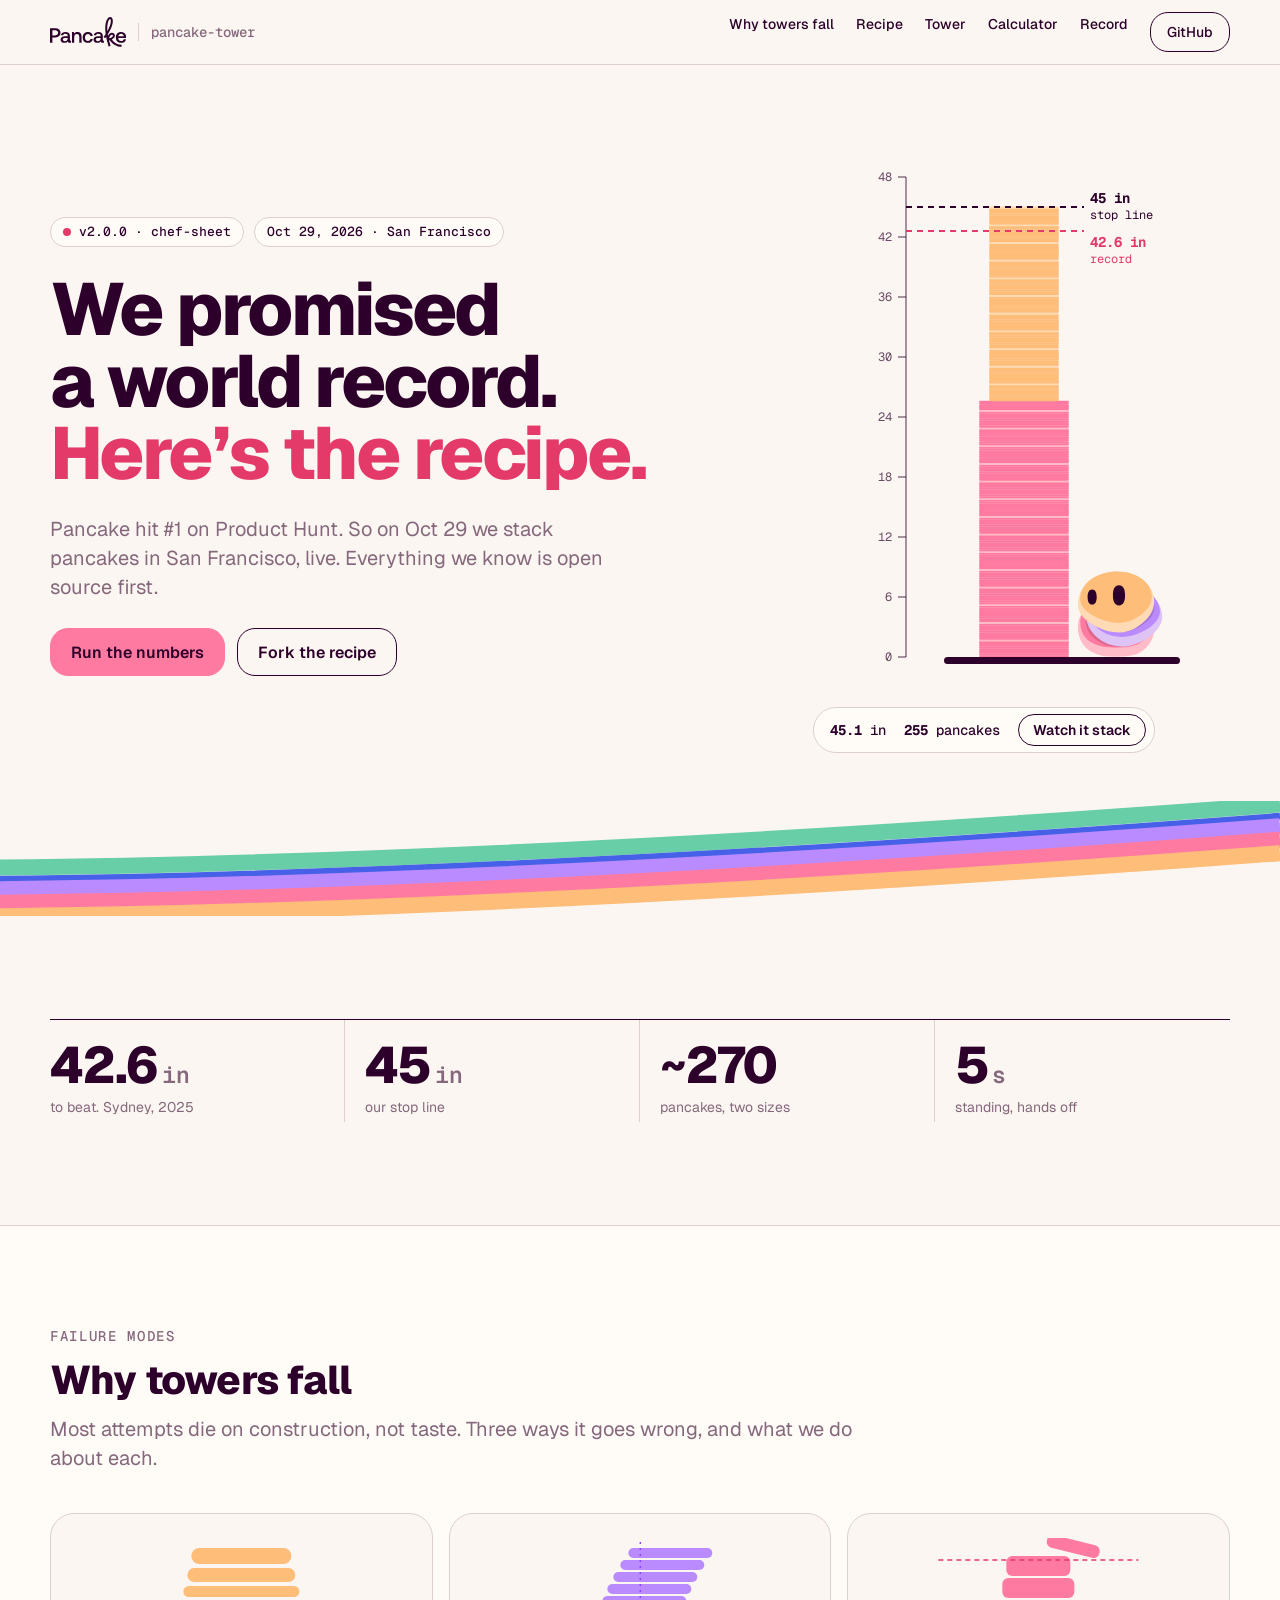
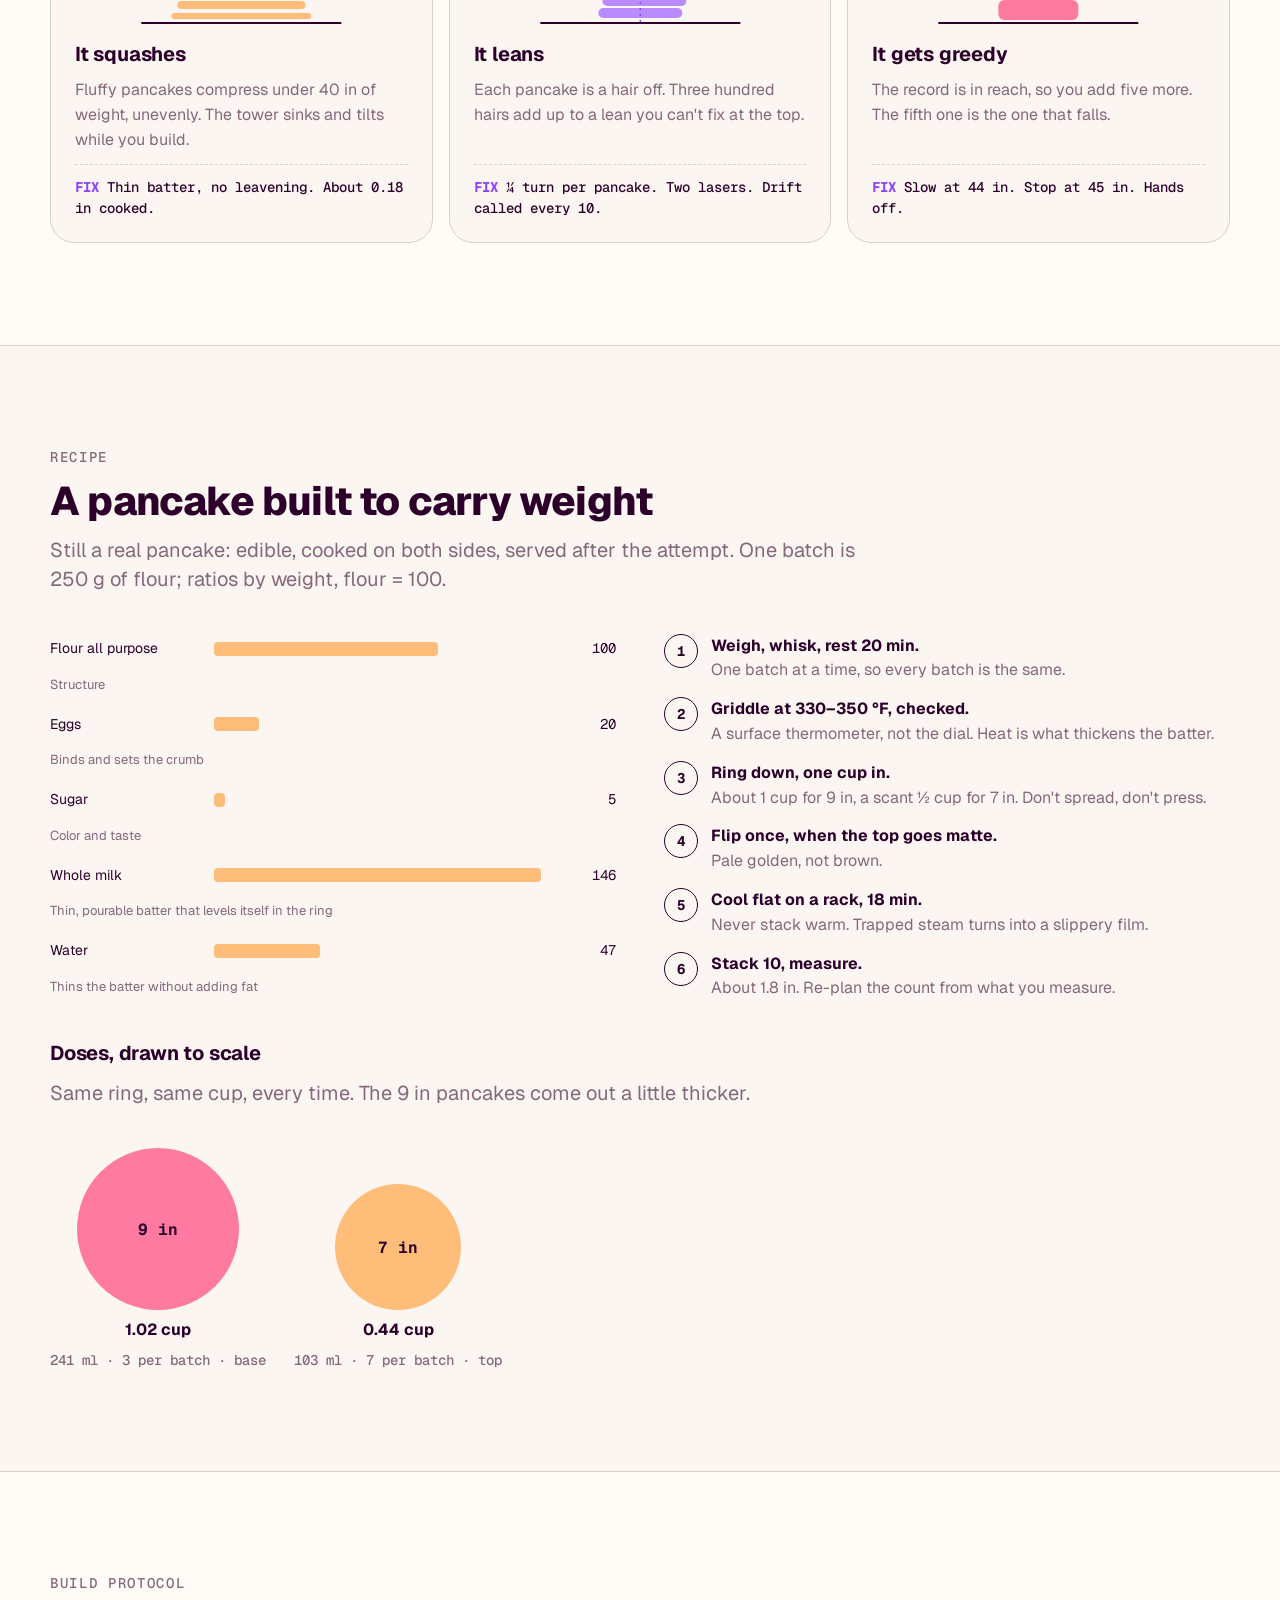
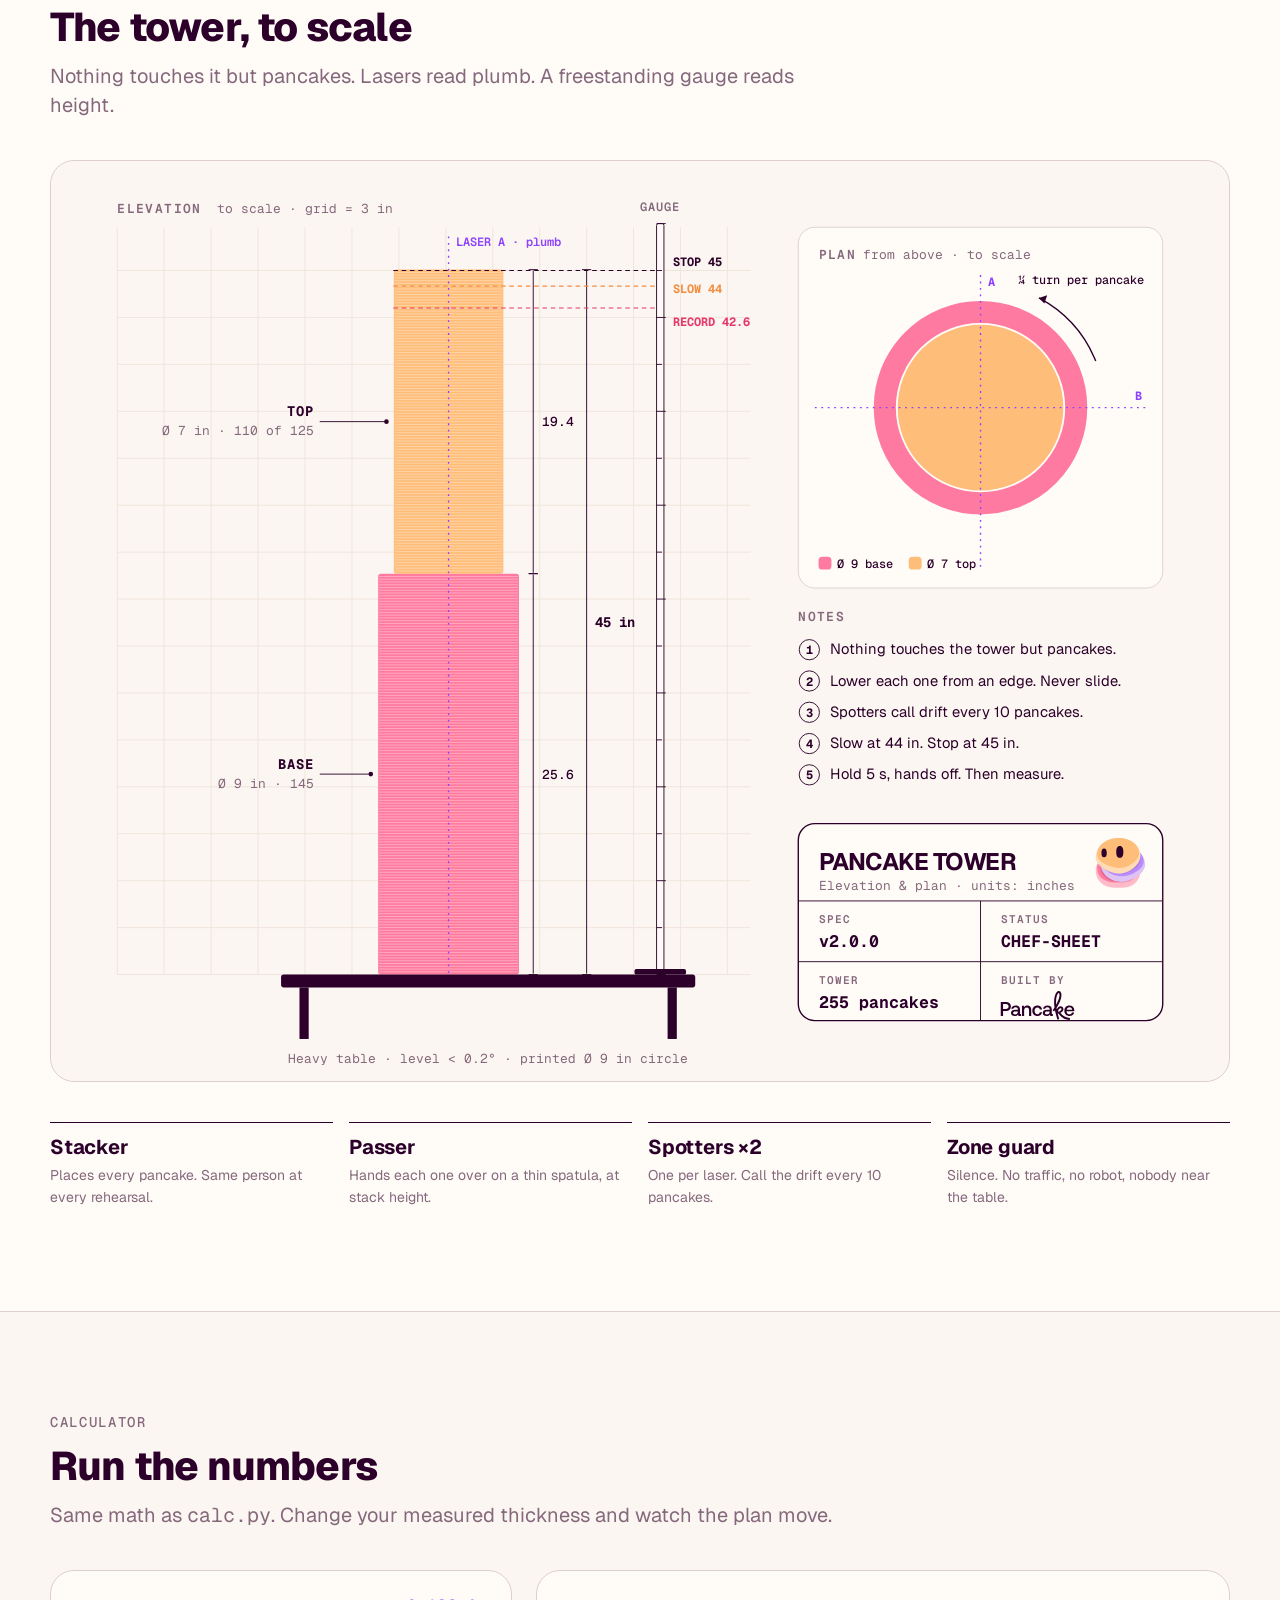
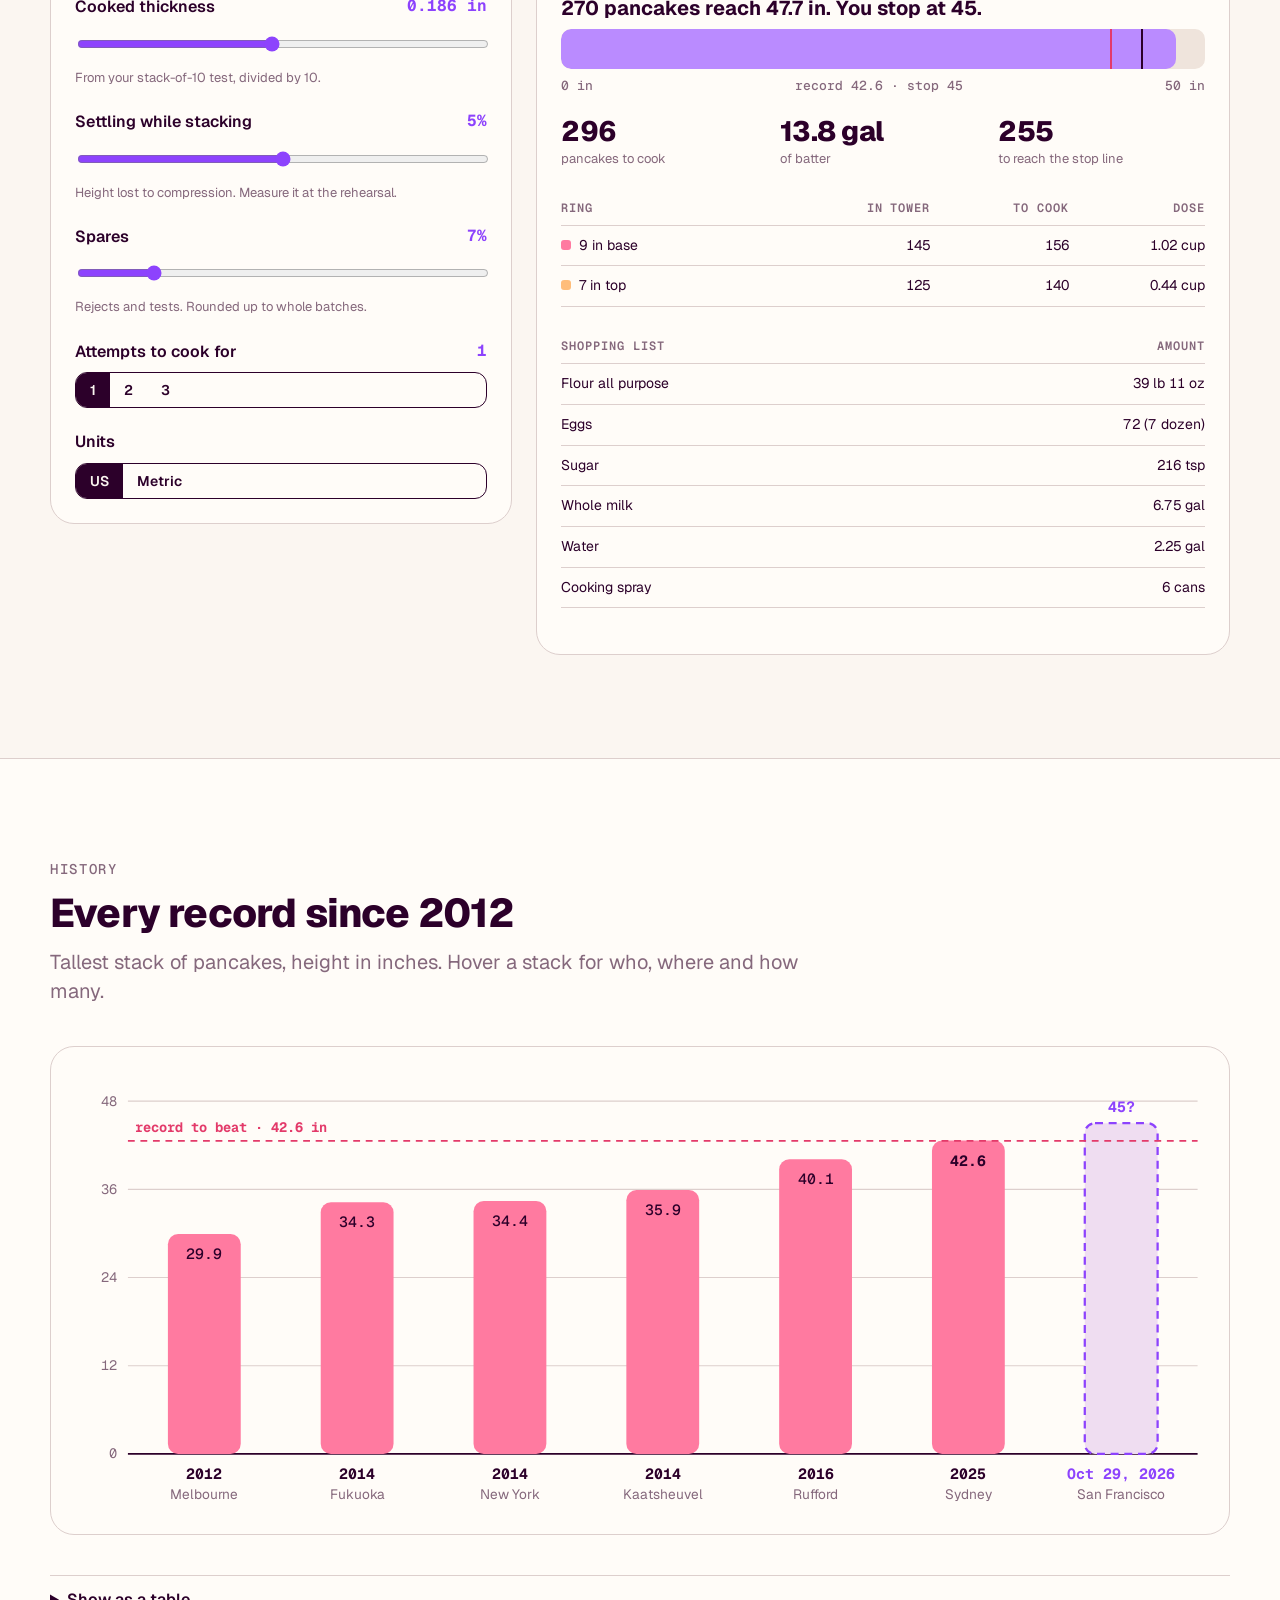
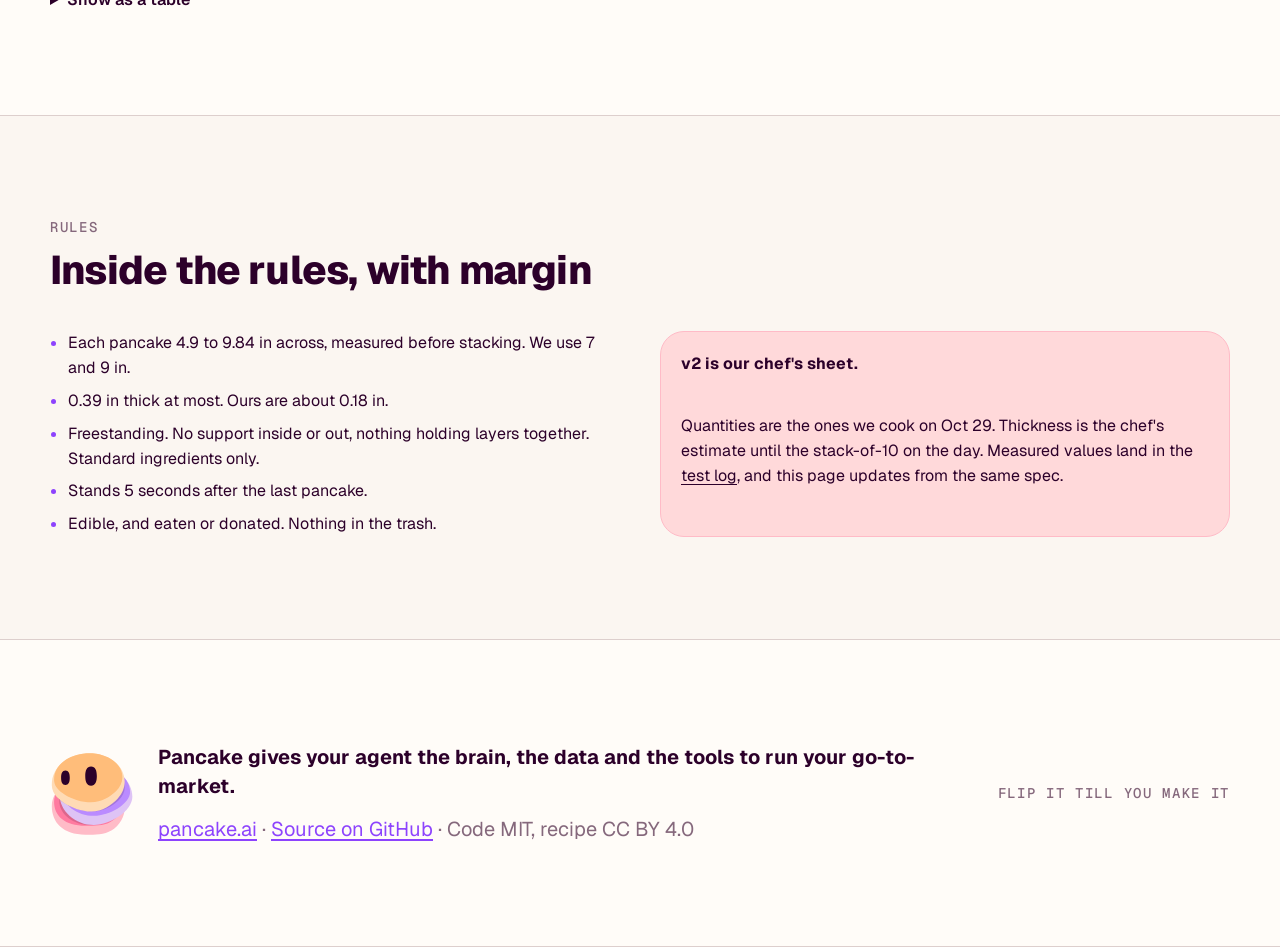
==== commit 6ca03d7a: "Recipe v2.0.0: the chef's sheet for Oct 29 Candido's quantity sheet (Oct 28) becomes the spec: - one" ====
--- a/docs/index.html
+++ b/docs/index.html
@@ -263,7 +263,7 @@
     <div class="stats">
       <div class="stat"><b class="num" data-k="record">42.6<small>in</small></b><span>to beat. Sydney, 2025</span></div>
       <div class="stat"><b class="num" data-k="stop">45<small>in</small></b><span>our stop line</span></div>
-      <div class="stat"><b class="num" data-k="count">~300</b><span>pancakes, three sizes</span></div>
+      <div class="stat"><b class="num" data-k="count">~300</b><span>pancakes, two sizes</span></div>
       <div class="stat"><b class="num">5<small>s</small></b><span>standing, hands off</span></div>
     </div>
   </div>
@@ -284,7 +284,7 @@
         </svg>
         <h3>It squashes</h3>
         <p>Fluffy pancakes compress under 40 in of weight, unevenly. The tower sinks and tilts while you build.</p>
-        <div class="fix">Thin, dense batter. 0.5% baking powder. 0.16 in cooked.</div>
+        <div class="fix">Thin batter, no leavening. About 0.18 in cooked.</div>
       </article>
       <article class="mode">
         <svg viewBox="0 0 240 92" aria-hidden="true">
@@ -316,22 +316,22 @@
     <div class="head">
       <span class="eyebrow">Recipe</span>
       <h2 id="recipe-h">A pancake built to carry weight</h2>
-      <p>Still a real pancake: edible, cooked on both sides, served after the attempt. Ratios by weight, flour = 100.</p>
+      <p>Still a real pancake: edible, cooked on both sides, served after the attempt. One batch is 250 g of flour; ratios by weight, flour = 100.</p>
     </div>
     <div class="recipe">
       <div class="ratios" id="ratios"></div>
       <ol class="steps">
-        <li><div><b>Mix and rest 60 min, cold.</b><span>The flour hydrates. Thickness gets consistent.</span></div></li>
-        <li><div><b>Griddle at 330–350 °F, wiped once.</b><span>No pooled fat. Fat between layers makes them slide.</span></div></li>
-        <li><div><b>Ring down, fixed dose in.</b><span>1/8 in of batter. Don't spread, don't press.</span></div></li>
+        <li><div><b>Weigh, whisk, rest 20 min.</b><span>One batch at a time, so every batch is the same.</span></div></li>
+        <li><div><b>Griddle at 330–350 °F, checked.</b><span>A surface thermometer, not the dial. Heat is what thickens the batter.</span></div></li>
+        <li><div><b>Ring down, one cup in.</b><span>About 1 cup for 9 in, a scant ½ cup for 7 in. Don't spread, don't press.</span></div></li>
         <li><div><b>Flip once, when the top goes matte.</b><span>Pale golden, not brown.</span></div></li>
-        <li><div><b>Cool flat on a rack, 5 min.</b><span>Trapped steam turns into a slippery film.</span></div></li>
-        <li><div><b>Stack 10, measure.</b><span>Target 1.6 in. Accept 1.45 to 1.75 in.</span></div></li>
+        <li><div><b>Cool flat on a rack, 18 min.</b><span>Never stack warm. Trapped steam turns into a slippery film.</span></div></li>
+        <li><div><b>Stack 10, measure.</b><span>About 1.8 in. Re-plan the count from what you measure.</span></div></li>
       </ol>
     </div>
     <div class="head">
       <h3>Doses, drawn to scale</h3>
-      <p>Same ring, same volume, same depth. Every time.</p>
+      <p>Same ring, same cup, every time. The 9 in pancakes come out a little thicker.</p>
     </div>
     <div class="doses" id="doses"></div>
   </div>
@@ -351,336 +351,286 @@
 <g stroke="#EFE4DC" stroke-width="1"><line x1="72" x2="72" y1="72" y2="884" /><line x1="123" x2="123" y1="72" y2="884" /><line x1="174" x2="174" y1="72" y2="884" /><line x1="225" x2="225" y1="72" y2="884" /><line x1="276" x2="276" y1="72" y2="884" /><line x1="327" x2="327" y1="72" y2="884" /><line x1="378" x2="378" y1="72" y2="884" /><line x1="429" x2="429" y1="72" y2="884" /><line x1="480" x2="480" y1="72" y2="884" /><line x1="531" x2="531" y1="72" y2="884" /><line x1="582" x2="582" y1="72" y2="884" /><line x1="633" x2="633" y1="72" y2="884" /><line x1="684" x2="684" y1="72" y2="884" /><line x1="735" x2="735" y1="72" y2="884" /><line x1="72" x2="760" y1="884" y2="884" /><line x1="72" x2="760" y1="833" y2="833" /><line x1="72" x2="760" y1="782" y2="782" /><line x1="72" x2="760" y1="731" y2="731" /><line x1="72" x2="760" y1="680" y2="680" /><line x1="72" x2="760" y1="629" y2="629" /><line x1="72" x2="760" y1="578" y2="578" /><line x1="72" x2="760" y1="527" y2="527" /><line x1="72" x2="760" y1="476" y2="476" /><line x1="72" x2="760" y1="425" y2="425" /><line x1="72" x2="760" y1="374" y2="374" /><line x1="72" x2="760" y1="323" y2="323" /><line x1="72" x2="760" y1="272" y2="272" /><line x1="72" x2="760" y1="221" y2="221" /><line x1="72" x2="760" y1="170" y2="170" /><line x1="72" x2="760" y1="119" y2="119" /></g>
 <text x="72" y="56" font-family="'Geist Mono', ui-monospace, 'SF Mono', Menlo, Consolas, monospace" font-size="14" font-weight="600" fill="#85687C" text-anchor="start" letter-spacing="1.5">ELEVATION</text>
 <text x="180" y="56" font-family="'Geist Mono', ui-monospace, 'SF Mono', Menlo, Consolas, monospace" font-size="14" font-weight="400" fill="#85687C" text-anchor="start">to scale · grid = 3 in</text>
-<rect x="355.5" y="754.8" width="153.0" height="129.2" rx="3" fill="#FF7AA0"/>
-<line x1="356.5" x2="507.5" y1="881.42" y2="881.42" stroke="#FFBBC7" stroke-width="0.80"/>
-<line x1="356.5" x2="507.5" y1="878.83" y2="878.83" stroke="#FFBBC7" stroke-width="0.80"/>
-<line x1="356.5" x2="507.5" y1="876.25" y2="876.25" stroke="#FFBBC7" stroke-width="0.80"/>
-<line x1="356.5" x2="507.5" y1="873.66" y2="873.66" stroke="#FFBBC7" stroke-width="0.80"/>
-<line x1="356.5" x2="507.5" y1="871.08" y2="871.08" stroke="#FFBBC7" stroke-width="0.80"/>
-<line x1="356.5" x2="507.5" y1="868.50" y2="868.50" stroke="#FFBBC7" stroke-width="0.80"/>
-<line x1="356.5" x2="507.5" y1="865.91" y2="865.91" stroke="#FFBBC7" stroke-width="0.80"/>
-<line x1="356.5" x2="507.5" y1="863.33" y2="863.33" stroke="#FFBBC7" stroke-width="0.80"/>
-<line x1="356.5" x2="507.5" y1="860.74" y2="860.74" stroke="#FFBBC7" stroke-width="0.80"/>
-<line x1="356.5" x2="507.5" y1="858.16" y2="858.16" stroke="#FFBBC7" stroke-width="0.80"/>
-<line x1="356.5" x2="507.5" y1="855.58" y2="855.58" stroke="#FFBBC7" stroke-width="0.80"/>
-<line x1="356.5" x2="507.5" y1="852.99" y2="852.99" stroke="#FFBBC7" stroke-width="0.80"/>
-<line x1="356.5" x2="507.5" y1="850.41" y2="850.41" stroke="#FFBBC7" stroke-width="0.80"/>
-<line x1="356.5" x2="507.5" y1="847.82" y2="847.82" stroke="#FFBBC7" stroke-width="0.80"/>
-<line x1="356.5" x2="507.5" y1="845.24" y2="845.24" stroke="#FFBBC7" stroke-width="0.80"/>
-<line x1="356.5" x2="507.5" y1="842.66" y2="842.66" stroke="#FFBBC7" stroke-width="0.80"/>
-<line x1="356.5" x2="507.5" y1="840.07" y2="840.07" stroke="#FFBBC7" stroke-width="0.80"/>
-<line x1="356.5" x2="507.5" y1="837.49" y2="837.49" stroke="#FFBBC7" stroke-width="0.80"/>
-<line x1="356.5" x2="507.5" y1="834.90" y2="834.90" stroke="#FFBBC7" stroke-width="0.80"/>
-<line x1="356.5" x2="507.5" y1="832.32" y2="832.32" stroke="#FFBBC7" stroke-width="0.80"/>
-<line x1="356.5" x2="507.5" y1="829.74" y2="829.74" stroke="#FFBBC7" stroke-width="0.80"/>
-<line x1="356.5" x2="507.5" y1="827.15" y2="827.15" stroke="#FFBBC7" stroke-width="0.80"/>
-<line x1="356.5" x2="507.5" y1="824.57" y2="824.57" stroke="#FFBBC7" stroke-width="0.80"/>
-<line x1="356.5" x2="507.5" y1="821.98" y2="821.98" stroke="#FFBBC7" stroke-width="0.80"/>
-<line x1="356.5" x2="507.5" y1="819.40" y2="819.40" stroke="#FFBBC7" stroke-width="0.80"/>
-<line x1="356.5" x2="507.5" y1="816.82" y2="816.82" stroke="#FFBBC7" stroke-width="0.80"/>
-<line x1="356.5" x2="507.5" y1="814.23" y2="814.23" stroke="#FFBBC7" stroke-width="0.80"/>
-<line x1="356.5" x2="507.5" y1="811.65" y2="811.65" stroke="#FFBBC7" stroke-width="0.80"/>
-<line x1="356.5" x2="507.5" y1="809.06" y2="809.06" stroke="#FFBBC7" stroke-width="0.80"/>
-<line x1="356.5" x2="507.5" y1="806.48" y2="806.48" stroke="#FFBBC7" stroke-width="0.80"/>
-<line x1="356.5" x2="507.5" y1="803.90" y2="803.90" stroke="#FFBBC7" stroke-width="0.80"/>
-<line x1="356.5" x2="507.5" y1="801.31" y2="801.31" stroke="#FFBBC7" stroke-width="0.80"/>
-<line x1="356.5" x2="507.5" y1="798.73" y2="798.73" stroke="#FFBBC7" stroke-width="0.80"/>
-<line x1="356.5" x2="507.5" y1="796.14" y2="796.14" stroke="#FFBBC7" stroke-width="0.80"/>
-<line x1="356.5" x2="507.5" y1="793.56" y2="793.56" stroke="#FFBBC7" stroke-width="0.80"/>
-<line x1="356.5" x2="507.5" y1="790.98" y2="790.98" stroke="#FFBBC7" stroke-width="0.80"/>
-<line x1="356.5" x2="507.5" y1="788.39" y2="788.39" stroke="#FFBBC7" stroke-width="0.80"/>
-<line x1="356.5" x2="507.5" y1="785.81" y2="785.81" stroke="#FFBBC7" stroke-width="0.80"/>
-<line x1="356.5" x2="507.5" y1="783.22" y2="783.22" stroke="#FFBBC7" stroke-width="0.80"/>
-<line x1="356.5" x2="507.5" y1="780.64" y2="780.64" stroke="#FFBBC7" stroke-width="0.80"/>
-<line x1="356.5" x2="507.5" y1="778.06" y2="778.06" stroke="#FFBBC7" stroke-width="0.80"/>
-<line x1="356.5" x2="507.5" y1="775.47" y2="775.47" stroke="#FFBBC7" stroke-width="0.80"/>
-<line x1="356.5" x2="507.5" y1="772.89" y2="772.89" stroke="#FFBBC7" stroke-width="0.80"/>
-<line x1="356.5" x2="507.5" y1="770.30" y2="770.30" stroke="#FFBBC7" stroke-width="0.80"/>
-<line x1="356.5" x2="507.5" y1="767.72" y2="767.72" stroke="#FFBBC7" stroke-width="0.80"/>
-<line x1="356.5" x2="507.5" y1="765.14" y2="765.14" stroke="#FFBBC7" stroke-width="0.80"/>
-<line x1="356.5" x2="507.5" y1="762.55" y2="762.55" stroke="#FFBBC7" stroke-width="0.80"/>
-<line x1="356.5" x2="507.5" y1="759.97" y2="759.97" stroke="#FFBBC7" stroke-width="0.80"/>
-<line x1="356.5" x2="507.5" y1="757.38" y2="757.38" stroke="#FFBBC7" stroke-width="0.80"/>
-<rect x="364.0" y="238.0" width="136.0" height="516.8" rx="3" fill="#BA8BFF"/>
-<line x1="365.0" x2="499.0" y1="752.22" y2="752.22" stroke="#DEC3F5" stroke-width="0.80"/>
-<line x1="365.0" x2="499.0" y1="749.63" y2="749.63" stroke="#DEC3F5" stroke-width="0.80"/>
-<line x1="365.0" x2="499.0" y1="747.05" y2="747.05" stroke="#DEC3F5" stroke-width="0.80"/>
-<line x1="365.0" x2="499.0" y1="744.46" y2="744.46" stroke="#DEC3F5" stroke-width="0.80"/>
-<line x1="365.0" x2="499.0" y1="741.88" y2="741.88" stroke="#DEC3F5" stroke-width="0.80"/>
-<line x1="365.0" x2="499.0" y1="739.30" y2="739.30" stroke="#DEC3F5" stroke-width="0.80"/>
-<line x1="365.0" x2="499.0" y1="736.71" y2="736.71" stroke="#DEC3F5" stroke-width="0.80"/>
-<line x1="365.0" x2="499.0" y1="734.13" y2="734.13" stroke="#DEC3F5" stroke-width="0.80"/>
-<line x1="365.0" x2="499.0" y1="731.54" y2="731.54" stroke="#DEC3F5" stroke-width="0.80"/>
-<line x1="365.0" x2="499.0" y1="728.96" y2="728.96" stroke="#DEC3F5" stroke-width="0.80"/>
-<line x1="365.0" x2="499.0" y1="726.38" y2="726.38" stroke="#DEC3F5" stroke-width="0.80"/>
-<line x1="365.0" x2="499.0" y1="723.79" y2="723.79" stroke="#DEC3F5" stroke-width="0.80"/>
-<line x1="365.0" x2="499.0" y1="721.21" y2="721.21" stroke="#DEC3F5" stroke-width="0.80"/>
-<line x1="365.0" x2="499.0" y1="718.62" y2="718.62" stroke="#DEC3F5" stroke-width="0.80"/>
-<line x1="365.0" x2="499.0" y1="716.04" y2="716.04" stroke="#DEC3F5" stroke-width="0.80"/>
-<line x1="365.0" x2="499.0" y1="713.46" y2="713.46" stroke="#DEC3F5" stroke-width="0.80"/>
-<line x1="365.0" x2="499.0" y1="710.87" y2="710.87" stroke="#DEC3F5" stroke-width="0.80"/>
-<line x1="365.0" x2="499.0" y1="708.29" y2="708.29" stroke="#DEC3F5" stroke-width="0.80"/>
-<line x1="365.0" x2="499.0" y1="705.70" y2="705.70" stroke="#DEC3F5" stroke-width="0.80"/>
-<line x1="365.0" x2="499.0" y1="703.12" y2="703.12" stroke="#DEC3F5" stroke-width="0.80"/>
-<line x1="365.0" x2="499.0" y1="700.54" y2="700.54" stroke="#DEC3F5" stroke-width="0.80"/>
-<line x1="365.0" x2="499.0" y1="697.95" y2="697.95" stroke="#DEC3F5" stroke-width="0.80"/>
-<line x1="365.0" x2="499.0" y1="695.37" y2="695.37" stroke="#DEC3F5" stroke-width="0.80"/>
-<line x1="365.0" x2="499.0" y1="692.78" y2="692.78" stroke="#DEC3F5" stroke-width="0.80"/>
-<line x1="365.0" x2="499.0" y1="690.20" y2="690.20" stroke="#DEC3F5" stroke-width="0.80"/>
-<line x1="365.0" x2="499.0" y1="687.62" y2="687.62" stroke="#DEC3F5" stroke-width="0.80"/>
-<line x1="365.0" x2="499.0" y1="685.03" y2="685.03" stroke="#DEC3F5" stroke-width="0.80"/>
-<line x1="365.0" x2="499.0" y1="682.45" y2="682.45" stroke="#DEC3F5" stroke-width="0.80"/>
-<line x1="365.0" x2="499.0" y1="679.86" y2="679.86" stroke="#DEC3F5" stroke-width="0.80"/>
-<line x1="365.0" x2="499.0" y1="677.28" y2="677.28" stroke="#DEC3F5" stroke-width="0.80"/>
-<line x1="365.0" x2="499.0" y1="674.70" y2="674.70" stroke="#DEC3F5" stroke-width="0.80"/>
-<line x1="365.0" x2="499.0" y1="672.11" y2="672.11" stroke="#DEC3F5" stroke-width="0.80"/>
-<line x1="365.0" x2="499.0" y1="669.53" y2="669.53" stroke="#DEC3F5" stroke-width="0.80"/>
-<line x1="365.0" x2="499.0" y1="666.94" y2="666.94" stroke="#DEC3F5" stroke-width="0.80"/>
-<line x1="365.0" x2="499.0" y1="664.36" y2="664.36" stroke="#DEC3F5" stroke-width="0.80"/>
-<line x1="365.0" x2="499.0" y1="661.78" y2="661.78" stroke="#DEC3F5" stroke-width="0.80"/>
-<line x1="365.0" x2="499.0" y1="659.19" y2="659.19" stroke="#DEC3F5" stroke-width="0.80"/>
-<line x1="365.0" x2="499.0" y1="656.61" y2="656.61" stroke="#DEC3F5" stroke-width="0.80"/>
-<line x1="365.0" x2="499.0" y1="654.02" y2="654.02" stroke="#DEC3F5" stroke-width="0.80"/>
-<line x1="365.0" x2="499.0" y1="651.44" y2="651.44" stroke="#DEC3F5" stroke-width="0.80"/>
-<line x1="365.0" x2="499.0" y1="648.86" y2="648.86" stroke="#DEC3F5" stroke-width="0.80"/>
-<line x1="365.0" x2="499.0" y1="646.27" y2="646.27" stroke="#DEC3F5" stroke-width="0.80"/>
-<line x1="365.0" x2="499.0" y1="643.69" y2="643.69" stroke="#DEC3F5" stroke-width="0.80"/>
-<line x1="365.0" x2="499.0" y1="641.10" y2="641.10" stroke="#DEC3F5" stroke-width="0.80"/>
-<line x1="365.0" x2="499.0" y1="638.52" y2="638.52" stroke="#DEC3F5" stroke-width="0.80"/>
-<line x1="365.0" x2="499.0" y1="635.94" y2="635.94" stroke="#DEC3F5" stroke-width="0.80"/>
-<line x1="365.0" x2="499.0" y1="633.35" y2="633.35" stroke="#DEC3F5" stroke-width="0.80"/>
-<line x1="365.0" x2="499.0" y1="630.77" y2="630.77" stroke="#DEC3F5" stroke-width="0.80"/>
-<line x1="365.0" x2="499.0" y1="628.18" y2="628.18" stroke="#DEC3F5" stroke-width="0.80"/>
-<line x1="365.0" x2="499.0" y1="625.60" y2="625.60" stroke="#DEC3F5" stroke-width="0.80"/>
-<line x1="365.0" x2="499.0" y1="623.02" y2="623.02" stroke="#DEC3F5" stroke-width="0.80"/>
-<line x1="365.0" x2="499.0" y1="620.43" y2="620.43" stroke="#DEC3F5" stroke-width="0.80"/>
-<line x1="365.0" x2="499.0" y1="617.85" y2="617.85" stroke="#DEC3F5" stroke-width="0.80"/>
-<line x1="365.0" x2="499.0" y1="615.26" y2="615.26" stroke="#DEC3F5" stroke-width="0.80"/>
-<line x1="365.0" x2="499.0" y1="612.68" y2="612.68" stroke="#DEC3F5" stroke-width="0.80"/>
-<line x1="365.0" x2="499.0" y1="610.10" y2="610.10" stroke="#DEC3F5" stroke-width="0.80"/>
-<line x1="365.0" x2="499.0" y1="607.51" y2="607.51" stroke="#DEC3F5" stroke-width="0.80"/>
-<line x1="365.0" x2="499.0" y1="604.93" y2="604.93" stroke="#DEC3F5" stroke-width="0.80"/>
-<line x1="365.0" x2="499.0" y1="602.34" y2="602.34" stroke="#DEC3F5" stroke-width="0.80"/>
-<line x1="365.0" x2="499.0" y1="599.76" y2="599.76" stroke="#DEC3F5" stroke-width="0.80"/>
-<line x1="365.0" x2="499.0" y1="597.18" y2="597.18" stroke="#DEC3F5" stroke-width="0.80"/>
-<line x1="365.0" x2="499.0" y1="594.59" y2="594.59" stroke="#DEC3F5" stroke-width="0.80"/>
-<line x1="365.0" x2="499.0" y1="592.01" y2="592.01" stroke="#DEC3F5" stroke-width="0.80"/>
-<line x1="365.0" x2="499.0" y1="589.42" y2="589.42" stroke="#DEC3F5" stroke-width="0.80"/>
-<line x1="365.0" x2="499.0" y1="586.84" y2="586.84" stroke="#DEC3F5" stroke-width="0.80"/>
-<line x1="365.0" x2="499.0" y1="584.26" y2="584.26" stroke="#DEC3F5" stroke-width="0.80"/>
-<line x1="365.0" x2="499.0" y1="581.67" y2="581.67" stroke="#DEC3F5" stroke-width="0.80"/>
-<line x1="365.0" x2="499.0" y1="579.09" y2="579.09" stroke="#DEC3F5" stroke-width="0.80"/>
-<line x1="365.0" x2="499.0" y1="576.50" y2="576.50" stroke="#DEC3F5" stroke-width="0.80"/>
-<line x1="365.0" x2="499.0" y1="573.92" y2="573.92" stroke="#DEC3F5" stroke-width="0.80"/>
-<line x1="365.0" x2="499.0" y1="571.34" y2="571.34" stroke="#DEC3F5" stroke-width="0.80"/>
-<line x1="365.0" x2="499.0" y1="568.75" y2="568.75" stroke="#DEC3F5" stroke-width="0.80"/>
-<line x1="365.0" x2="499.0" y1="566.17" y2="566.17" stroke="#DEC3F5" stroke-width="0.80"/>
-<line x1="365.0" x2="499.0" y1="563.58" y2="563.58" stroke="#DEC3F5" stroke-width="0.80"/>
-<line x1="365.0" x2="499.0" y1="561.00" y2="561.00" stroke="#DEC3F5" stroke-width="0.80"/>
-<line x1="365.0" x2="499.0" y1="558.42" y2="558.42" stroke="#DEC3F5" stroke-width="0.80"/>
-<line x1="365.0" x2="499.0" y1="555.83" y2="555.83" stroke="#DEC3F5" stroke-width="0.80"/>
-<line x1="365.0" x2="499.0" y1="553.25" y2="553.25" stroke="#DEC3F5" stroke-width="0.80"/>
-<line x1="365.0" x2="499.0" y1="550.66" y2="550.66" stroke="#DEC3F5" stroke-width="0.80"/>
-<line x1="365.0" x2="499.0" y1="548.08" y2="548.08" stroke="#DEC3F5" stroke-width="0.80"/>
-<line x1="365.0" x2="499.0" y1="545.50" y2="545.50" stroke="#DEC3F5" stroke-width="0.80"/>
-<line x1="365.0" x2="499.0" y1="542.91" y2="542.91" stroke="#DEC3F5" stroke-width="0.80"/>
-<line x1="365.0" x2="499.0" y1="540.33" y2="540.33" stroke="#DEC3F5" stroke-width="0.80"/>
-<line x1="365.0" x2="499.0" y1="537.74" y2="537.74" stroke="#DEC3F5" stroke-width="0.80"/>
-<line x1="365.0" x2="499.0" y1="535.16" y2="535.16" stroke="#DEC3F5" stroke-width="0.80"/>
-<line x1="365.0" x2="499.0" y1="532.58" y2="532.58" stroke="#DEC3F5" stroke-width="0.80"/>
-<line x1="365.0" x2="499.0" y1="529.99" y2="529.99" stroke="#DEC3F5" stroke-width="0.80"/>
-<line x1="365.0" x2="499.0" y1="527.41" y2="527.41" stroke="#DEC3F5" stroke-width="0.80"/>
-<line x1="365.0" x2="499.0" y1="524.82" y2="524.82" stroke="#DEC3F5" stroke-width="0.80"/>
-<line x1="365.0" x2="499.0" y1="522.24" y2="522.24" stroke="#DEC3F5" stroke-width="0.80"/>
-<line x1="365.0" x2="499.0" y1="519.66" y2="519.66" stroke="#DEC3F5" stroke-width="0.80"/>
-<line x1="365.0" x2="499.0" y1="517.07" y2="517.07" stroke="#DEC3F5" stroke-width="0.80"/>
-<line x1="365.0" x2="499.0" y1="514.49" y2="514.49" stroke="#DEC3F5" stroke-width="0.80"/>
-<line x1="365.0" x2="499.0" y1="511.90" y2="511.90" stroke="#DEC3F5" stroke-width="0.80"/>
-<line x1="365.0" x2="499.0" y1="509.32" y2="509.32" stroke="#DEC3F5" stroke-width="0.80"/>
-<line x1="365.0" x2="499.0" y1="506.74" y2="506.74" stroke="#DEC3F5" stroke-width="0.80"/>
-<line x1="365.0" x2="499.0" y1="504.15" y2="504.15" stroke="#DEC3F5" stroke-width="0.80"/>
-<line x1="365.0" x2="499.0" y1="501.57" y2="501.57" stroke="#DEC3F5" stroke-width="0.80"/>
-<line x1="365.0" x2="499.0" y1="498.98" y2="498.98" stroke="#DEC3F5" stroke-width="0.80"/>
-<line x1="365.0" x2="499.0" y1="496.40" y2="496.40" stroke="#DEC3F5" stroke-width="0.80"/>
-<line x1="365.0" x2="499.0" y1="493.82" y2="493.82" stroke="#DEC3F5" stroke-width="0.80"/>
-<line x1="365.0" x2="499.0" y1="491.23" y2="491.23" stroke="#DEC3F5" stroke-width="0.80"/>
-<line x1="365.0" x2="499.0" y1="488.65" y2="488.65" stroke="#DEC3F5" stroke-width="0.80"/>
-<line x1="365.0" x2="499.0" y1="486.06" y2="486.06" stroke="#DEC3F5" stroke-width="0.80"/>
-<line x1="365.0" x2="499.0" y1="483.48" y2="483.48" stroke="#DEC3F5" stroke-width="0.80"/>
-<line x1="365.0" x2="499.0" y1="480.90" y2="480.90" stroke="#DEC3F5" stroke-width="0.80"/>
-<line x1="365.0" x2="499.0" y1="478.31" y2="478.31" stroke="#DEC3F5" stroke-width="0.80"/>
-<line x1="365.0" x2="499.0" y1="475.73" y2="475.73" stroke="#DEC3F5" stroke-width="0.80"/>
-<line x1="365.0" x2="499.0" y1="473.14" y2="473.14" stroke="#DEC3F5" stroke-width="0.80"/>
-<line x1="365.0" x2="499.0" y1="470.56" y2="470.56" stroke="#DEC3F5" stroke-width="0.80"/>
-<line x1="365.0" x2="499.0" y1="467.98" y2="467.98" stroke="#DEC3F5" stroke-width="0.80"/>
-<line x1="365.0" x2="499.0" y1="465.39" y2="465.39" stroke="#DEC3F5" stroke-width="0.80"/>
-<line x1="365.0" x2="499.0" y1="462.81" y2="462.81" stroke="#DEC3F5" stroke-width="0.80"/>
-<line x1="365.0" x2="499.0" y1="460.22" y2="460.22" stroke="#DEC3F5" stroke-width="0.80"/>
-<line x1="365.0" x2="499.0" y1="457.64" y2="457.64" stroke="#DEC3F5" stroke-width="0.80"/>
-<line x1="365.0" x2="499.0" y1="455.06" y2="455.06" stroke="#DEC3F5" stroke-width="0.80"/>
-<line x1="365.0" x2="499.0" y1="452.47" y2="452.47" stroke="#DEC3F5" stroke-width="0.80"/>
-<line x1="365.0" x2="499.0" y1="449.89" y2="449.89" stroke="#DEC3F5" stroke-width="0.80"/>
-<line x1="365.0" x2="499.0" y1="447.30" y2="447.30" stroke="#DEC3F5" stroke-width="0.80"/>
-<line x1="365.0" x2="499.0" y1="444.72" y2="444.72" stroke="#DEC3F5" stroke-width="0.80"/>
-<line x1="365.0" x2="499.0" y1="442.14" y2="442.14" stroke="#DEC3F5" stroke-width="0.80"/>
-<line x1="365.0" x2="499.0" y1="439.55" y2="439.55" stroke="#DEC3F5" stroke-width="0.80"/>
-<line x1="365.0" x2="499.0" y1="436.97" y2="436.97" stroke="#DEC3F5" stroke-width="0.80"/>
-<line x1="365.0" x2="499.0" y1="434.38" y2="434.38" stroke="#DEC3F5" stroke-width="0.80"/>
-<line x1="365.0" x2="499.0" y1="431.80" y2="431.80" stroke="#DEC3F5" stroke-width="0.80"/>
-<line x1="365.0" x2="499.0" y1="429.22" y2="429.22" stroke="#DEC3F5" stroke-width="0.80"/>
-<line x1="365.0" x2="499.0" y1="426.63" y2="426.63" stroke="#DEC3F5" stroke-width="0.80"/>
-<line x1="365.0" x2="499.0" y1="424.05" y2="424.05" stroke="#DEC3F5" stroke-width="0.80"/>
-<line x1="365.0" x2="499.0" y1="421.46" y2="421.46" stroke="#DEC3F5" stroke-width="0.80"/>
-<line x1="365.0" x2="499.0" y1="418.88" y2="418.88" stroke="#DEC3F5" stroke-width="0.80"/>
-<line x1="365.0" x2="499.0" y1="416.30" y2="416.30" stroke="#DEC3F5" stroke-width="0.80"/>
-<line x1="365.0" x2="499.0" y1="413.71" y2="413.71" stroke="#DEC3F5" stroke-width="0.80"/>
-<line x1="365.0" x2="499.0" y1="411.13" y2="411.13" stroke="#DEC3F5" stroke-width="0.80"/>
-<line x1="365.0" x2="499.0" y1="408.54" y2="408.54" stroke="#DEC3F5" stroke-width="0.80"/>
-<line x1="365.0" x2="499.0" y1="405.96" y2="405.96" stroke="#DEC3F5" stroke-width="0.80"/>
-<line x1="365.0" x2="499.0" y1="403.38" y2="403.38" stroke="#DEC3F5" stroke-width="0.80"/>
-<line x1="365.0" x2="499.0" y1="400.79" y2="400.79" stroke="#DEC3F5" stroke-width="0.80"/>
-<line x1="365.0" x2="499.0" y1="398.21" y2="398.21" stroke="#DEC3F5" stroke-width="0.80"/>
-<line x1="365.0" x2="499.0" y1="395.62" y2="395.62" stroke="#DEC3F5" stroke-width="0.80"/>
-<line x1="365.0" x2="499.0" y1="393.04" y2="393.04" stroke="#DEC3F5" stroke-width="0.80"/>
-<line x1="365.0" x2="499.0" y1="390.46" y2="390.46" stroke="#DEC3F5" stroke-width="0.80"/>
-<line x1="365.0" x2="499.0" y1="387.87" y2="387.87" stroke="#DEC3F5" stroke-width="0.80"/>
-<line x1="365.0" x2="499.0" y1="385.29" y2="385.29" stroke="#DEC3F5" stroke-width="0.80"/>
-<line x1="365.0" x2="499.0" y1="382.70" y2="382.70" stroke="#DEC3F5" stroke-width="0.80"/>
-<line x1="365.0" x2="499.0" y1="380.12" y2="380.12" stroke="#DEC3F5" stroke-width="0.80"/>
-<line x1="365.0" x2="499.0" y1="377.54" y2="377.54" stroke="#DEC3F5" stroke-width="0.80"/>
-<line x1="365.0" x2="499.0" y1="374.95" y2="374.95" stroke="#DEC3F5" stroke-width="0.80"/>
-<line x1="365.0" x2="499.0" y1="372.37" y2="372.37" stroke="#DEC3F5" stroke-width="0.80"/>
-<line x1="365.0" x2="499.0" y1="369.78" y2="369.78" stroke="#DEC3F5" stroke-width="0.80"/>
-<line x1="365.0" x2="499.0" y1="367.20" y2="367.20" stroke="#DEC3F5" stroke-width="0.80"/>
-<line x1="365.0" x2="499.0" y1="364.62" y2="364.62" stroke="#DEC3F5" stroke-width="0.80"/>
-<line x1="365.0" x2="499.0" y1="362.03" y2="362.03" stroke="#DEC3F5" stroke-width="0.80"/>
-<line x1="365.0" x2="499.0" y1="359.45" y2="359.45" stroke="#DEC3F5" stroke-width="0.80"/>
-<line x1="365.0" x2="499.0" y1="356.86" y2="356.86" stroke="#DEC3F5" stroke-width="0.80"/>
-<line x1="365.0" x2="499.0" y1="354.28" y2="354.28" stroke="#DEC3F5" stroke-width="0.80"/>
-<line x1="365.0" x2="499.0" y1="351.70" y2="351.70" stroke="#DEC3F5" stroke-width="0.80"/>
-<line x1="365.0" x2="499.0" y1="349.11" y2="349.11" stroke="#DEC3F5" stroke-width="0.80"/>
-<line x1="365.0" x2="499.0" y1="346.53" y2="346.53" stroke="#DEC3F5" stroke-width="0.80"/>
-<line x1="365.0" x2="499.0" y1="343.94" y2="343.94" stroke="#DEC3F5" stroke-width="0.80"/>
-<line x1="365.0" x2="499.0" y1="341.36" y2="341.36" stroke="#DEC3F5" stroke-width="0.80"/>
-<line x1="365.0" x2="499.0" y1="338.78" y2="338.78" stroke="#DEC3F5" stroke-width="0.80"/>
-<line x1="365.0" x2="499.0" y1="336.19" y2="336.19" stroke="#DEC3F5" stroke-width="0.80"/>
-<line x1="365.0" x2="499.0" y1="333.61" y2="333.61" stroke="#DEC3F5" stroke-width="0.80"/>
-<line x1="365.0" x2="499.0" y1="331.02" y2="331.02" stroke="#DEC3F5" stroke-width="0.80"/>
-<line x1="365.0" x2="499.0" y1="328.44" y2="328.44" stroke="#DEC3F5" stroke-width="0.80"/>
-<line x1="365.0" x2="499.0" y1="325.86" y2="325.86" stroke="#DEC3F5" stroke-width="0.80"/>
-<line x1="365.0" x2="499.0" y1="323.27" y2="323.27" stroke="#DEC3F5" stroke-width="0.80"/>
-<line x1="365.0" x2="499.0" y1="320.69" y2="320.69" stroke="#DEC3F5" stroke-width="0.80"/>
-<line x1="365.0" x2="499.0" y1="318.10" y2="318.10" stroke="#DEC3F5" stroke-width="0.80"/>
-<line x1="365.0" x2="499.0" y1="315.52" y2="315.52" stroke="#DEC3F5" stroke-width="0.80"/>
-<line x1="365.0" x2="499.0" y1="312.94" y2="312.94" stroke="#DEC3F5" stroke-width="0.80"/>
-<line x1="365.0" x2="499.0" y1="310.35" y2="310.35" stroke="#DEC3F5" stroke-width="0.80"/>
-<line x1="365.0" x2="499.0" y1="307.77" y2="307.77" stroke="#DEC3F5" stroke-width="0.80"/>
-<line x1="365.0" x2="499.0" y1="305.18" y2="305.18" stroke="#DEC3F5" stroke-width="0.80"/>
-<line x1="365.0" x2="499.0" y1="302.60" y2="302.60" stroke="#DEC3F5" stroke-width="0.80"/>
-<line x1="365.0" x2="499.0" y1="300.02" y2="300.02" stroke="#DEC3F5" stroke-width="0.80"/>
-<line x1="365.0" x2="499.0" y1="297.43" y2="297.43" stroke="#DEC3F5" stroke-width="0.80"/>
-<line x1="365.0" x2="499.0" y1="294.85" y2="294.85" stroke="#DEC3F5" stroke-width="0.80"/>
-<line x1="365.0" x2="499.0" y1="292.26" y2="292.26" stroke="#DEC3F5" stroke-width="0.80"/>
-<line x1="365.0" x2="499.0" y1="289.68" y2="289.68" stroke="#DEC3F5" stroke-width="0.80"/>
-<line x1="365.0" x2="499.0" y1="287.10" y2="287.10" stroke="#DEC3F5" stroke-width="0.80"/>
-<line x1="365.0" x2="499.0" y1="284.51" y2="284.51" stroke="#DEC3F5" stroke-width="0.80"/>
-<line x1="365.0" x2="499.0" y1="281.93" y2="281.93" stroke="#DEC3F5" stroke-width="0.80"/>
-<line x1="365.0" x2="499.0" y1="279.34" y2="279.34" stroke="#DEC3F5" stroke-width="0.80"/>
-<line x1="365.0" x2="499.0" y1="276.76" y2="276.76" stroke="#DEC3F5" stroke-width="0.80"/>
-<line x1="365.0" x2="499.0" y1="274.18" y2="274.18" stroke="#DEC3F5" stroke-width="0.80"/>
-<line x1="365.0" x2="499.0" y1="271.59" y2="271.59" stroke="#DEC3F5" stroke-width="0.80"/>
-<line x1="365.0" x2="499.0" y1="269.01" y2="269.01" stroke="#DEC3F5" stroke-width="0.80"/>
-<line x1="365.0" x2="499.0" y1="266.42" y2="266.42" stroke="#DEC3F5" stroke-width="0.80"/>
-<line x1="365.0" x2="499.0" y1="263.84" y2="263.84" stroke="#DEC3F5" stroke-width="0.80"/>
-<line x1="365.0" x2="499.0" y1="261.26" y2="261.26" stroke="#DEC3F5" stroke-width="0.80"/>
-<line x1="365.0" x2="499.0" y1="258.67" y2="258.67" stroke="#DEC3F5" stroke-width="0.80"/>
-<line x1="365.0" x2="499.0" y1="256.09" y2="256.09" stroke="#DEC3F5" stroke-width="0.80"/>
-<line x1="365.0" x2="499.0" y1="253.50" y2="253.50" stroke="#DEC3F5" stroke-width="0.80"/>
-<line x1="365.0" x2="499.0" y1="250.92" y2="250.92" stroke="#DEC3F5" stroke-width="0.80"/>
-<line x1="365.0" x2="499.0" y1="248.34" y2="248.34" stroke="#DEC3F5" stroke-width="0.80"/>
-<line x1="365.0" x2="499.0" y1="245.75" y2="245.75" stroke="#DEC3F5" stroke-width="0.80"/>
-<line x1="365.0" x2="499.0" y1="243.17" y2="243.17" stroke="#DEC3F5" stroke-width="0.80"/>
-<line x1="365.0" x2="499.0" y1="240.58" y2="240.58" stroke="#DEC3F5" stroke-width="0.80"/>
-<rect x="381.0" y="119.1" width="102.0" height="118.9" rx="3" fill="#FFBD7A"/>
-<line x1="382.0" x2="482.0" y1="235.42" y2="235.42" stroke="#FFDBB5" stroke-width="0.80"/>
-<line x1="382.0" x2="482.0" y1="232.83" y2="232.83" stroke="#FFDBB5" stroke-width="0.80"/>
-<line x1="382.0" x2="482.0" y1="230.25" y2="230.25" stroke="#FFDBB5" stroke-width="0.80"/>
-<line x1="382.0" x2="482.0" y1="227.66" y2="227.66" stroke="#FFDBB5" stroke-width="0.80"/>
-<line x1="382.0" x2="482.0" y1="225.08" y2="225.08" stroke="#FFDBB5" stroke-width="0.80"/>
-<line x1="382.0" x2="482.0" y1="222.50" y2="222.50" stroke="#FFDBB5" stroke-width="0.80"/>
-<line x1="382.0" x2="482.0" y1="219.91" y2="219.91" stroke="#FFDBB5" stroke-width="0.80"/>
-<line x1="382.0" x2="482.0" y1="217.33" y2="217.33" stroke="#FFDBB5" stroke-width="0.80"/>
-<line x1="382.0" x2="482.0" y1="214.74" y2="214.74" stroke="#FFDBB5" stroke-width="0.80"/>
-<line x1="382.0" x2="482.0" y1="212.16" y2="212.16" stroke="#FFDBB5" stroke-width="0.80"/>
-<line x1="382.0" x2="482.0" y1="209.58" y2="209.58" stroke="#FFDBB5" stroke-width="0.80"/>
-<line x1="382.0" x2="482.0" y1="206.99" y2="206.99" stroke="#FFDBB5" stroke-width="0.80"/>
-<line x1="382.0" x2="482.0" y1="204.41" y2="204.41" stroke="#FFDBB5" stroke-width="0.80"/>
-<line x1="382.0" x2="482.0" y1="201.82" y2="201.82" stroke="#FFDBB5" stroke-width="0.80"/>
-<line x1="382.0" x2="482.0" y1="199.24" y2="199.24" stroke="#FFDBB5" stroke-width="0.80"/>
-<line x1="382.0" x2="482.0" y1="196.66" y2="196.66" stroke="#FFDBB5" stroke-width="0.80"/>
-<line x1="382.0" x2="482.0" y1="194.07" y2="194.07" stroke="#FFDBB5" stroke-width="0.80"/>
-<line x1="382.0" x2="482.0" y1="191.49" y2="191.49" stroke="#FFDBB5" stroke-width="0.80"/>
-<line x1="382.0" x2="482.0" y1="188.90" y2="188.90" stroke="#FFDBB5" stroke-width="0.80"/>
-<line x1="382.0" x2="482.0" y1="186.32" y2="186.32" stroke="#FFDBB5" stroke-width="0.80"/>
-<line x1="382.0" x2="482.0" y1="183.74" y2="183.74" stroke="#FFDBB5" stroke-width="0.80"/>
-<line x1="382.0" x2="482.0" y1="181.15" y2="181.15" stroke="#FFDBB5" stroke-width="0.80"/>
-<line x1="382.0" x2="482.0" y1="178.57" y2="178.57" stroke="#FFDBB5" stroke-width="0.80"/>
-<line x1="382.0" x2="482.0" y1="175.98" y2="175.98" stroke="#FFDBB5" stroke-width="0.80"/>
-<line x1="382.0" x2="482.0" y1="173.40" y2="173.40" stroke="#FFDBB5" stroke-width="0.80"/>
-<line x1="382.0" x2="482.0" y1="170.82" y2="170.82" stroke="#FFDBB5" stroke-width="0.80"/>
-<line x1="382.0" x2="482.0" y1="168.23" y2="168.23" stroke="#FFDBB5" stroke-width="0.80"/>
-<line x1="382.0" x2="482.0" y1="165.65" y2="165.65" stroke="#FFDBB5" stroke-width="0.80"/>
-<line x1="382.0" x2="482.0" y1="163.06" y2="163.06" stroke="#FFDBB5" stroke-width="0.80"/>
-<line x1="382.0" x2="482.0" y1="160.48" y2="160.48" stroke="#FFDBB5" stroke-width="0.80"/>
-<line x1="382.0" x2="482.0" y1="157.90" y2="157.90" stroke="#FFDBB5" stroke-width="0.80"/>
-<line x1="382.0" x2="482.0" y1="155.31" y2="155.31" stroke="#FFDBB5" stroke-width="0.80"/>
-<line x1="382.0" x2="482.0" y1="152.73" y2="152.73" stroke="#FFDBB5" stroke-width="0.80"/>
-<line x1="382.0" x2="482.0" y1="150.14" y2="150.14" stroke="#FFDBB5" stroke-width="0.80"/>
-<line x1="382.0" x2="482.0" y1="147.56" y2="147.56" stroke="#FFDBB5" stroke-width="0.80"/>
-<line x1="382.0" x2="482.0" y1="144.98" y2="144.98" stroke="#FFDBB5" stroke-width="0.80"/>
-<line x1="382.0" x2="482.0" y1="142.39" y2="142.39" stroke="#FFDBB5" stroke-width="0.80"/>
-<line x1="382.0" x2="482.0" y1="139.81" y2="139.81" stroke="#FFDBB5" stroke-width="0.80"/>
-<line x1="382.0" x2="482.0" y1="137.22" y2="137.22" stroke="#FFDBB5" stroke-width="0.80"/>
-<line x1="382.0" x2="482.0" y1="134.64" y2="134.64" stroke="#FFDBB5" stroke-width="0.80"/>
-<line x1="382.0" x2="482.0" y1="132.06" y2="132.06" stroke="#FFDBB5" stroke-width="0.80"/>
-<line x1="382.0" x2="482.0" y1="129.47" y2="129.47" stroke="#FFDBB5" stroke-width="0.80"/>
-<line x1="382.0" x2="482.0" y1="126.89" y2="126.89" stroke="#FFDBB5" stroke-width="0.80"/>
-<line x1="382.0" x2="482.0" y1="124.30" y2="124.30" stroke="#FFDBB5" stroke-width="0.80"/>
-<line x1="382.0" x2="482.0" y1="121.72" y2="121.72" stroke="#FFDBB5" stroke-width="0.80"/>
+<rect x="355.5" y="448.4" width="153.0" height="435.6" rx="3" fill="#FF7AA0"/>
+<line x1="356.5" x2="507.5" y1="881.00" y2="881.00" stroke="#FFBBC7" stroke-width="0.80"/>
+<line x1="356.5" x2="507.5" y1="877.99" y2="877.99" stroke="#FFBBC7" stroke-width="0.80"/>
+<line x1="356.5" x2="507.5" y1="874.99" y2="874.99" stroke="#FFBBC7" stroke-width="0.80"/>
+<line x1="356.5" x2="507.5" y1="871.98" y2="871.98" stroke="#FFBBC7" stroke-width="0.80"/>
+<line x1="356.5" x2="507.5" y1="868.98" y2="868.98" stroke="#FFBBC7" stroke-width="0.80"/>
+<line x1="356.5" x2="507.5" y1="865.98" y2="865.98" stroke="#FFBBC7" stroke-width="0.80"/>
+<line x1="356.5" x2="507.5" y1="862.97" y2="862.97" stroke="#FFBBC7" stroke-width="0.80"/>
+<line x1="356.5" x2="507.5" y1="859.97" y2="859.97" stroke="#FFBBC7" stroke-width="0.80"/>
+<line x1="356.5" x2="507.5" y1="856.96" y2="856.96" stroke="#FFBBC7" stroke-width="0.80"/>
+<line x1="356.5" x2="507.5" y1="853.96" y2="853.96" stroke="#FFBBC7" stroke-width="0.80"/>
+<line x1="356.5" x2="507.5" y1="850.96" y2="850.96" stroke="#FFBBC7" stroke-width="0.80"/>
+<line x1="356.5" x2="507.5" y1="847.95" y2="847.95" stroke="#FFBBC7" stroke-width="0.80"/>
+<line x1="356.5" x2="507.5" y1="844.95" y2="844.95" stroke="#FFBBC7" stroke-width="0.80"/>
+<line x1="356.5" x2="507.5" y1="841.95" y2="841.95" stroke="#FFBBC7" stroke-width="0.80"/>
+<line x1="356.5" x2="507.5" y1="838.94" y2="838.94" stroke="#FFBBC7" stroke-width="0.80"/>
+<line x1="356.5" x2="507.5" y1="835.94" y2="835.94" stroke="#FFBBC7" stroke-width="0.80"/>
+<line x1="356.5" x2="507.5" y1="832.93" y2="832.93" stroke="#FFBBC7" stroke-width="0.80"/>
+<line x1="356.5" x2="507.5" y1="829.93" y2="829.93" stroke="#FFBBC7" stroke-width="0.80"/>
+<line x1="356.5" x2="507.5" y1="826.93" y2="826.93" stroke="#FFBBC7" stroke-width="0.80"/>
+<line x1="356.5" x2="507.5" y1="823.92" y2="823.92" stroke="#FFBBC7" stroke-width="0.80"/>
+<line x1="356.5" x2="507.5" y1="820.92" y2="820.92" stroke="#FFBBC7" stroke-width="0.80"/>
+<line x1="356.5" x2="507.5" y1="817.91" y2="817.91" stroke="#FFBBC7" stroke-width="0.80"/>
+<line x1="356.5" x2="507.5" y1="814.91" y2="814.91" stroke="#FFBBC7" stroke-width="0.80"/>
+<line x1="356.5" x2="507.5" y1="811.91" y2="811.91" stroke="#FFBBC7" stroke-width="0.80"/>
+<line x1="356.5" x2="507.5" y1="808.90" y2="808.90" stroke="#FFBBC7" stroke-width="0.80"/>
+<line x1="356.5" x2="507.5" y1="805.90" y2="805.90" stroke="#FFBBC7" stroke-width="0.80"/>
+<line x1="356.5" x2="507.5" y1="802.89" y2="802.89" stroke="#FFBBC7" stroke-width="0.80"/>
+<line x1="356.5" x2="507.5" y1="799.89" y2="799.89" stroke="#FFBBC7" stroke-width="0.80"/>
+<line x1="356.5" x2="507.5" y1="796.89" y2="796.89" stroke="#FFBBC7" stroke-width="0.80"/>
+<line x1="356.5" x2="507.5" y1="793.88" y2="793.88" stroke="#FFBBC7" stroke-width="0.80"/>
+<line x1="356.5" x2="507.5" y1="790.88" y2="790.88" stroke="#FFBBC7" stroke-width="0.80"/>
+<line x1="356.5" x2="507.5" y1="787.88" y2="787.88" stroke="#FFBBC7" stroke-width="0.80"/>
+<line x1="356.5" x2="507.5" y1="784.87" y2="784.87" stroke="#FFBBC7" stroke-width="0.80"/>
+<line x1="356.5" x2="507.5" y1="781.87" y2="781.87" stroke="#FFBBC7" stroke-width="0.80"/>
+<line x1="356.5" x2="507.5" y1="778.86" y2="778.86" stroke="#FFBBC7" stroke-width="0.80"/>
+<line x1="356.5" x2="507.5" y1="775.86" y2="775.86" stroke="#FFBBC7" stroke-width="0.80"/>
+<line x1="356.5" x2="507.5" y1="772.86" y2="772.86" stroke="#FFBBC7" stroke-width="0.80"/>
+<line x1="356.5" x2="507.5" y1="769.85" y2="769.85" stroke="#FFBBC7" stroke-width="0.80"/>
+<line x1="356.5" x2="507.5" y1="766.85" y2="766.85" stroke="#FFBBC7" stroke-width="0.80"/>
+<line x1="356.5" x2="507.5" y1="763.84" y2="763.84" stroke="#FFBBC7" stroke-width="0.80"/>
+<line x1="356.5" x2="507.5" y1="760.84" y2="760.84" stroke="#FFBBC7" stroke-width="0.80"/>
+<line x1="356.5" x2="507.5" y1="757.84" y2="757.84" stroke="#FFBBC7" stroke-width="0.80"/>
+<line x1="356.5" x2="507.5" y1="754.83" y2="754.83" stroke="#FFBBC7" stroke-width="0.80"/>
+<line x1="356.5" x2="507.5" y1="751.83" y2="751.83" stroke="#FFBBC7" stroke-width="0.80"/>
+<line x1="356.5" x2="507.5" y1="748.82" y2="748.82" stroke="#FFBBC7" stroke-width="0.80"/>
+<line x1="356.5" x2="507.5" y1="745.82" y2="745.82" stroke="#FFBBC7" stroke-width="0.80"/>
+<line x1="356.5" x2="507.5" y1="742.82" y2="742.82" stroke="#FFBBC7" stroke-width="0.80"/>
+<line x1="356.5" x2="507.5" y1="739.81" y2="739.81" stroke="#FFBBC7" stroke-width="0.80"/>
+<line x1="356.5" x2="507.5" y1="736.81" y2="736.81" stroke="#FFBBC7" stroke-width="0.80"/>
+<line x1="356.5" x2="507.5" y1="733.81" y2="733.81" stroke="#FFBBC7" stroke-width="0.80"/>
+<line x1="356.5" x2="507.5" y1="730.80" y2="730.80" stroke="#FFBBC7" stroke-width="0.80"/>
+<line x1="356.5" x2="507.5" y1="727.80" y2="727.80" stroke="#FFBBC7" stroke-width="0.80"/>
+<line x1="356.5" x2="507.5" y1="724.79" y2="724.79" stroke="#FFBBC7" stroke-width="0.80"/>
+<line x1="356.5" x2="507.5" y1="721.79" y2="721.79" stroke="#FFBBC7" stroke-width="0.80"/>
+<line x1="356.5" x2="507.5" y1="718.79" y2="718.79" stroke="#FFBBC7" stroke-width="0.80"/>
+<line x1="356.5" x2="507.5" y1="715.78" y2="715.78" stroke="#FFBBC7" stroke-width="0.80"/>
+<line x1="356.5" x2="507.5" y1="712.78" y2="712.78" stroke="#FFBBC7" stroke-width="0.80"/>
+<line x1="356.5" x2="507.5" y1="709.77" y2="709.77" stroke="#FFBBC7" stroke-width="0.80"/>
+<line x1="356.5" x2="507.5" y1="706.77" y2="706.77" stroke="#FFBBC7" stroke-width="0.80"/>
+<line x1="356.5" x2="507.5" y1="703.77" y2="703.77" stroke="#FFBBC7" stroke-width="0.80"/>
+<line x1="356.5" x2="507.5" y1="700.76" y2="700.76" stroke="#FFBBC7" stroke-width="0.80"/>
+<line x1="356.5" x2="507.5" y1="697.76" y2="697.76" stroke="#FFBBC7" stroke-width="0.80"/>
+<line x1="356.5" x2="507.5" y1="694.75" y2="694.75" stroke="#FFBBC7" stroke-width="0.80"/>
+<line x1="356.5" x2="507.5" y1="691.75" y2="691.75" stroke="#FFBBC7" stroke-width="0.80"/>
+<line x1="356.5" x2="507.5" y1="688.75" y2="688.75" stroke="#FFBBC7" stroke-width="0.80"/>
+<line x1="356.5" x2="507.5" y1="685.74" y2="685.74" stroke="#FFBBC7" stroke-width="0.80"/>
+<line x1="356.5" x2="507.5" y1="682.74" y2="682.74" stroke="#FFBBC7" stroke-width="0.80"/>
+<line x1="356.5" x2="507.5" y1="679.73" y2="679.73" stroke="#FFBBC7" stroke-width="0.80"/>
+<line x1="356.5" x2="507.5" y1="676.73" y2="676.73" stroke="#FFBBC7" stroke-width="0.80"/>
+<line x1="356.5" x2="507.5" y1="673.73" y2="673.73" stroke="#FFBBC7" stroke-width="0.80"/>
+<line x1="356.5" x2="507.5" y1="670.72" y2="670.72" stroke="#FFBBC7" stroke-width="0.80"/>
+<line x1="356.5" x2="507.5" y1="667.72" y2="667.72" stroke="#FFBBC7" stroke-width="0.80"/>
+<line x1="356.5" x2="507.5" y1="664.72" y2="664.72" stroke="#FFBBC7" stroke-width="0.80"/>
+<line x1="356.5" x2="507.5" y1="661.71" y2="661.71" stroke="#FFBBC7" stroke-width="0.80"/>
+<line x1="356.5" x2="507.5" y1="658.71" y2="658.71" stroke="#FFBBC7" stroke-width="0.80"/>
+<line x1="356.5" x2="507.5" y1="655.70" y2="655.70" stroke="#FFBBC7" stroke-width="0.80"/>
+<line x1="356.5" x2="507.5" y1="652.70" y2="652.70" stroke="#FFBBC7" stroke-width="0.80"/>
+<line x1="356.5" x2="507.5" y1="649.70" y2="649.70" stroke="#FFBBC7" stroke-width="0.80"/>
+<line x1="356.5" x2="507.5" y1="646.69" y2="646.69" stroke="#FFBBC7" stroke-width="0.80"/>
+<line x1="356.5" x2="507.5" y1="643.69" y2="643.69" stroke="#FFBBC7" stroke-width="0.80"/>
+<line x1="356.5" x2="507.5" y1="640.68" y2="640.68" stroke="#FFBBC7" stroke-width="0.80"/>
+<line x1="356.5" x2="507.5" y1="637.68" y2="637.68" stroke="#FFBBC7" stroke-width="0.80"/>
+<line x1="356.5" x2="507.5" y1="634.68" y2="634.68" stroke="#FFBBC7" stroke-width="0.80"/>
+<line x1="356.5" x2="507.5" y1="631.67" y2="631.67" stroke="#FFBBC7" stroke-width="0.80"/>
+<line x1="356.5" x2="507.5" y1="628.67" y2="628.67" stroke="#FFBBC7" stroke-width="0.80"/>
+<line x1="356.5" x2="507.5" y1="625.66" y2="625.66" stroke="#FFBBC7" stroke-width="0.80"/>
+<line x1="356.5" x2="507.5" y1="622.66" y2="622.66" stroke="#FFBBC7" stroke-width="0.80"/>
+<line x1="356.5" x2="507.5" y1="619.66" y2="619.66" stroke="#FFBBC7" stroke-width="0.80"/>
+<line x1="356.5" x2="507.5" y1="616.65" y2="616.65" stroke="#FFBBC7" stroke-width="0.80"/>
+<line x1="356.5" x2="507.5" y1="613.65" y2="613.65" stroke="#FFBBC7" stroke-width="0.80"/>
+<line x1="356.5" x2="507.5" y1="610.65" y2="610.65" stroke="#FFBBC7" stroke-width="0.80"/>
+<line x1="356.5" x2="507.5" y1="607.64" y2="607.64" stroke="#FFBBC7" stroke-width="0.80"/>
+<line x1="356.5" x2="507.5" y1="604.64" y2="604.64" stroke="#FFBBC7" stroke-width="0.80"/>
+<line x1="356.5" x2="507.5" y1="601.63" y2="601.63" stroke="#FFBBC7" stroke-width="0.80"/>
+<line x1="356.5" x2="507.5" y1="598.63" y2="598.63" stroke="#FFBBC7" stroke-width="0.80"/>
+<line x1="356.5" x2="507.5" y1="595.63" y2="595.63" stroke="#FFBBC7" stroke-width="0.80"/>
+<line x1="356.5" x2="507.5" y1="592.62" y2="592.62" stroke="#FFBBC7" stroke-width="0.80"/>
+<line x1="356.5" x2="507.5" y1="589.62" y2="589.62" stroke="#FFBBC7" stroke-width="0.80"/>
+<line x1="356.5" x2="507.5" y1="586.61" y2="586.61" stroke="#FFBBC7" stroke-width="0.80"/>
+<line x1="356.5" x2="507.5" y1="583.61" y2="583.61" stroke="#FFBBC7" stroke-width="0.80"/>
+<line x1="356.5" x2="507.5" y1="580.61" y2="580.61" stroke="#FFBBC7" stroke-width="0.80"/>
+<line x1="356.5" x2="507.5" y1="577.60" y2="577.60" stroke="#FFBBC7" stroke-width="0.80"/>
+<line x1="356.5" x2="507.5" y1="574.60" y2="574.60" stroke="#FFBBC7" stroke-width="0.80"/>
+<line x1="356.5" x2="507.5" y1="571.59" y2="571.59" stroke="#FFBBC7" stroke-width="0.80"/>
+<line x1="356.5" x2="507.5" y1="568.59" y2="568.59" stroke="#FFBBC7" stroke-width="0.80"/>
+<line x1="356.5" x2="507.5" y1="565.59" y2="565.59" stroke="#FFBBC7" stroke-width="0.80"/>
+<line x1="356.5" x2="507.5" y1="562.58" y2="562.58" stroke="#FFBBC7" stroke-width="0.80"/>
+<line x1="356.5" x2="507.5" y1="559.58" y2="559.58" stroke="#FFBBC7" stroke-width="0.80"/>
+<line x1="356.5" x2="507.5" y1="556.57" y2="556.57" stroke="#FFBBC7" stroke-width="0.80"/>
+<line x1="356.5" x2="507.5" y1="553.57" y2="553.57" stroke="#FFBBC7" stroke-width="0.80"/>
+<line x1="356.5" x2="507.5" y1="550.57" y2="550.57" stroke="#FFBBC7" stroke-width="0.80"/>
+<line x1="356.5" x2="507.5" y1="547.56" y2="547.56" stroke="#FFBBC7" stroke-width="0.80"/>
+<line x1="356.5" x2="507.5" y1="544.56" y2="544.56" stroke="#FFBBC7" stroke-width="0.80"/>
+<line x1="356.5" x2="507.5" y1="541.56" y2="541.56" stroke="#FFBBC7" stroke-width="0.80"/>
+<line x1="356.5" x2="507.5" y1="538.55" y2="538.55" stroke="#FFBBC7" stroke-width="0.80"/>
+<line x1="356.5" x2="507.5" y1="535.55" y2="535.55" stroke="#FFBBC7" stroke-width="0.80"/>
+<line x1="356.5" x2="507.5" y1="532.54" y2="532.54" stroke="#FFBBC7" stroke-width="0.80"/>
+<line x1="356.5" x2="507.5" y1="529.54" y2="529.54" stroke="#FFBBC7" stroke-width="0.80"/>
+<line x1="356.5" x2="507.5" y1="526.54" y2="526.54" stroke="#FFBBC7" stroke-width="0.80"/>
+<line x1="356.5" x2="507.5" y1="523.53" y2="523.53" stroke="#FFBBC7" stroke-width="0.80"/>
+<line x1="356.5" x2="507.5" y1="520.53" y2="520.53" stroke="#FFBBC7" stroke-width="0.80"/>
+<line x1="356.5" x2="507.5" y1="517.52" y2="517.52" stroke="#FFBBC7" stroke-width="0.80"/>
+<line x1="356.5" x2="507.5" y1="514.52" y2="514.52" stroke="#FFBBC7" stroke-width="0.80"/>
+<line x1="356.5" x2="507.5" y1="511.52" y2="511.52" stroke="#FFBBC7" stroke-width="0.80"/>
+<line x1="356.5" x2="507.5" y1="508.51" y2="508.51" stroke="#FFBBC7" stroke-width="0.80"/>
+<line x1="356.5" x2="507.5" y1="505.51" y2="505.51" stroke="#FFBBC7" stroke-width="0.80"/>
+<line x1="356.5" x2="507.5" y1="502.50" y2="502.50" stroke="#FFBBC7" stroke-width="0.80"/>
+<line x1="356.5" x2="507.5" y1="499.50" y2="499.50" stroke="#FFBBC7" stroke-width="0.80"/>
+<line x1="356.5" x2="507.5" y1="496.50" y2="496.50" stroke="#FFBBC7" stroke-width="0.80"/>
+<line x1="356.5" x2="507.5" y1="493.49" y2="493.49" stroke="#FFBBC7" stroke-width="0.80"/>
+<line x1="356.5" x2="507.5" y1="490.49" y2="490.49" stroke="#FFBBC7" stroke-width="0.80"/>
+<line x1="356.5" x2="507.5" y1="487.49" y2="487.49" stroke="#FFBBC7" stroke-width="0.80"/>
+<line x1="356.5" x2="507.5" y1="484.48" y2="484.48" stroke="#FFBBC7" stroke-width="0.80"/>
+<line x1="356.5" x2="507.5" y1="481.48" y2="481.48" stroke="#FFBBC7" stroke-width="0.80"/>
+<line x1="356.5" x2="507.5" y1="478.47" y2="478.47" stroke="#FFBBC7" stroke-width="0.80"/>
+<line x1="356.5" x2="507.5" y1="475.47" y2="475.47" stroke="#FFBBC7" stroke-width="0.80"/>
+<line x1="356.5" x2="507.5" y1="472.47" y2="472.47" stroke="#FFBBC7" stroke-width="0.80"/>
+<line x1="356.5" x2="507.5" y1="469.46" y2="469.46" stroke="#FFBBC7" stroke-width="0.80"/>
+<line x1="356.5" x2="507.5" y1="466.46" y2="466.46" stroke="#FFBBC7" stroke-width="0.80"/>
+<line x1="356.5" x2="507.5" y1="463.45" y2="463.45" stroke="#FFBBC7" stroke-width="0.80"/>
+<line x1="356.5" x2="507.5" y1="460.45" y2="460.45" stroke="#FFBBC7" stroke-width="0.80"/>
+<line x1="356.5" x2="507.5" y1="457.45" y2="457.45" stroke="#FFBBC7" stroke-width="0.80"/>
+<line x1="356.5" x2="507.5" y1="454.44" y2="454.44" stroke="#FFBBC7" stroke-width="0.80"/>
+<line x1="356.5" x2="507.5" y1="451.44" y2="451.44" stroke="#FFBBC7" stroke-width="0.80"/>
+<rect x="372.5" y="118.0" width="119.0" height="330.4" rx="3" fill="#FFBD7A"/>
+<line x1="373.5" x2="490.5" y1="445.43" y2="445.43" stroke="#FFDBB5" stroke-width="0.80"/>
+<line x1="373.5" x2="490.5" y1="442.43" y2="442.43" stroke="#FFDBB5" stroke-width="0.80"/>
+<line x1="373.5" x2="490.5" y1="439.42" y2="439.42" stroke="#FFDBB5" stroke-width="0.80"/>
+<line x1="373.5" x2="490.5" y1="436.42" y2="436.42" stroke="#FFDBB5" stroke-width="0.80"/>
+<line x1="373.5" x2="490.5" y1="433.42" y2="433.42" stroke="#FFDBB5" stroke-width="0.80"/>
+<line x1="373.5" x2="490.5" y1="430.41" y2="430.41" stroke="#FFDBB5" stroke-width="0.80"/>
+<line x1="373.5" x2="490.5" y1="427.41" y2="427.41" stroke="#FFDBB5" stroke-width="0.80"/>
+<line x1="373.5" x2="490.5" y1="424.40" y2="424.40" stroke="#FFDBB5" stroke-width="0.80"/>
+<line x1="373.5" x2="490.5" y1="421.40" y2="421.40" stroke="#FFDBB5" stroke-width="0.80"/>
+<line x1="373.5" x2="490.5" y1="418.40" y2="418.40" stroke="#FFDBB5" stroke-width="0.80"/>
+<line x1="373.5" x2="490.5" y1="415.39" y2="415.39" stroke="#FFDBB5" stroke-width="0.80"/>
+<line x1="373.5" x2="490.5" y1="412.39" y2="412.39" stroke="#FFDBB5" stroke-width="0.80"/>
+<line x1="373.5" x2="490.5" y1="409.38" y2="409.38" stroke="#FFDBB5" stroke-width="0.80"/>
+<line x1="373.5" x2="490.5" y1="406.38" y2="406.38" stroke="#FFDBB5" stroke-width="0.80"/>
+<line x1="373.5" x2="490.5" y1="403.38" y2="403.38" stroke="#FFDBB5" stroke-width="0.80"/>
+<line x1="373.5" x2="490.5" y1="400.37" y2="400.37" stroke="#FFDBB5" stroke-width="0.80"/>
+<line x1="373.5" x2="490.5" y1="397.37" y2="397.37" stroke="#FFDBB5" stroke-width="0.80"/>
+<line x1="373.5" x2="490.5" y1="394.36" y2="394.36" stroke="#FFDBB5" stroke-width="0.80"/>
+<line x1="373.5" x2="490.5" y1="391.36" y2="391.36" stroke="#FFDBB5" stroke-width="0.80"/>
+<line x1="373.5" x2="490.5" y1="388.36" y2="388.36" stroke="#FFDBB5" stroke-width="0.80"/>
+<line x1="373.5" x2="490.5" y1="385.35" y2="385.35" stroke="#FFDBB5" stroke-width="0.80"/>
+<line x1="373.5" x2="490.5" y1="382.35" y2="382.35" stroke="#FFDBB5" stroke-width="0.80"/>
+<line x1="373.5" x2="490.5" y1="379.34" y2="379.34" stroke="#FFDBB5" stroke-width="0.80"/>
+<line x1="373.5" x2="490.5" y1="376.34" y2="376.34" stroke="#FFDBB5" stroke-width="0.80"/>
+<line x1="373.5" x2="490.5" y1="373.34" y2="373.34" stroke="#FFDBB5" stroke-width="0.80"/>
+<line x1="373.5" x2="490.5" y1="370.33" y2="370.33" stroke="#FFDBB5" stroke-width="0.80"/>
+<line x1="373.5" x2="490.5" y1="367.33" y2="367.33" stroke="#FFDBB5" stroke-width="0.80"/>
+<line x1="373.5" x2="490.5" y1="364.33" y2="364.33" stroke="#FFDBB5" stroke-width="0.80"/>
+<line x1="373.5" x2="490.5" y1="361.32" y2="361.32" stroke="#FFDBB5" stroke-width="0.80"/>
+<line x1="373.5" x2="490.5" y1="358.32" y2="358.32" stroke="#FFDBB5" stroke-width="0.80"/>
+<line x1="373.5" x2="490.5" y1="355.31" y2="355.31" stroke="#FFDBB5" stroke-width="0.80"/>
+<line x1="373.5" x2="490.5" y1="352.31" y2="352.31" stroke="#FFDBB5" stroke-width="0.80"/>
+<line x1="373.5" x2="490.5" y1="349.31" y2="349.31" stroke="#FFDBB5" stroke-width="0.80"/>
+<line x1="373.5" x2="490.5" y1="346.30" y2="346.30" stroke="#FFDBB5" stroke-width="0.80"/>
+<line x1="373.5" x2="490.5" y1="343.30" y2="343.30" stroke="#FFDBB5" stroke-width="0.80"/>
+<line x1="373.5" x2="490.5" y1="340.29" y2="340.29" stroke="#FFDBB5" stroke-width="0.80"/>
+<line x1="373.5" x2="490.5" y1="337.29" y2="337.29" stroke="#FFDBB5" stroke-width="0.80"/>
+<line x1="373.5" x2="490.5" y1="334.29" y2="334.29" stroke="#FFDBB5" stroke-width="0.80"/>
+<line x1="373.5" x2="490.5" y1="331.28" y2="331.28" stroke="#FFDBB5" stroke-width="0.80"/>
+<line x1="373.5" x2="490.5" y1="328.28" y2="328.28" stroke="#FFDBB5" stroke-width="0.80"/>
+<line x1="373.5" x2="490.5" y1="325.27" y2="325.27" stroke="#FFDBB5" stroke-width="0.80"/>
+<line x1="373.5" x2="490.5" y1="322.27" y2="322.27" stroke="#FFDBB5" stroke-width="0.80"/>
+<line x1="373.5" x2="490.5" y1="319.27" y2="319.27" stroke="#FFDBB5" stroke-width="0.80"/>
+<line x1="373.5" x2="490.5" y1="316.26" y2="316.26" stroke="#FFDBB5" stroke-width="0.80"/>
+<line x1="373.5" x2="490.5" y1="313.26" y2="313.26" stroke="#FFDBB5" stroke-width="0.80"/>
+<line x1="373.5" x2="490.5" y1="310.26" y2="310.26" stroke="#FFDBB5" stroke-width="0.80"/>
+<line x1="373.5" x2="490.5" y1="307.25" y2="307.25" stroke="#FFDBB5" stroke-width="0.80"/>
+<line x1="373.5" x2="490.5" y1="304.25" y2="304.25" stroke="#FFDBB5" stroke-width="0.80"/>
+<line x1="373.5" x2="490.5" y1="301.24" y2="301.24" stroke="#FFDBB5" stroke-width="0.80"/>
+<line x1="373.5" x2="490.5" y1="298.24" y2="298.24" stroke="#FFDBB5" stroke-width="0.80"/>
+<line x1="373.5" x2="490.5" y1="295.24" y2="295.24" stroke="#FFDBB5" stroke-width="0.80"/>
+<line x1="373.5" x2="490.5" y1="292.23" y2="292.23" stroke="#FFDBB5" stroke-width="0.80"/>
+<line x1="373.5" x2="490.5" y1="289.23" y2="289.23" stroke="#FFDBB5" stroke-width="0.80"/>
+<line x1="373.5" x2="490.5" y1="286.22" y2="286.22" stroke="#FFDBB5" stroke-width="0.80"/>
+<line x1="373.5" x2="490.5" y1="283.22" y2="283.22" stroke="#FFDBB5" stroke-width="0.80"/>
+<line x1="373.5" x2="490.5" y1="280.22" y2="280.22" stroke="#FFDBB5" stroke-width="0.80"/>
+<line x1="373.5" x2="490.5" y1="277.21" y2="277.21" stroke="#FFDBB5" stroke-width="0.80"/>
+<line x1="373.5" x2="490.5" y1="274.21" y2="274.21" stroke="#FFDBB5" stroke-width="0.80"/>
+<line x1="373.5" x2="490.5" y1="271.20" y2="271.20" stroke="#FFDBB5" stroke-width="0.80"/>
+<line x1="373.5" x2="490.5" y1="268.20" y2="268.20" stroke="#FFDBB5" stroke-width="0.80"/>
+<line x1="373.5" x2="490.5" y1="265.20" y2="265.20" stroke="#FFDBB5" stroke-width="0.80"/>
+<line x1="373.5" x2="490.5" y1="262.19" y2="262.19" stroke="#FFDBB5" stroke-width="0.80"/>
+<line x1="373.5" x2="490.5" y1="259.19" y2="259.19" stroke="#FFDBB5" stroke-width="0.80"/>
+<line x1="373.5" x2="490.5" y1="256.18" y2="256.18" stroke="#FFDBB5" stroke-width="0.80"/>
+<line x1="373.5" x2="490.5" y1="253.18" y2="253.18" stroke="#FFDBB5" stroke-width="0.80"/>
+<line x1="373.5" x2="490.5" y1="250.18" y2="250.18" stroke="#FFDBB5" stroke-width="0.80"/>
+<line x1="373.5" x2="490.5" y1="247.17" y2="247.17" stroke="#FFDBB5" stroke-width="0.80"/>
+<line x1="373.5" x2="490.5" y1="244.17" y2="244.17" stroke="#FFDBB5" stroke-width="0.80"/>
+<line x1="373.5" x2="490.5" y1="241.17" y2="241.17" stroke="#FFDBB5" stroke-width="0.80"/>
+<line x1="373.5" x2="490.5" y1="238.16" y2="238.16" stroke="#FFDBB5" stroke-width="0.80"/>
+<line x1="373.5" x2="490.5" y1="235.16" y2="235.16" stroke="#FFDBB5" stroke-width="0.80"/>
+<line x1="373.5" x2="490.5" y1="232.15" y2="232.15" stroke="#FFDBB5" stroke-width="0.80"/>
+<line x1="373.5" x2="490.5" y1="229.15" y2="229.15" stroke="#FFDBB5" stroke-width="0.80"/>
+<line x1="373.5" x2="490.5" y1="226.15" y2="226.15" stroke="#FFDBB5" stroke-width="0.80"/>
+<line x1="373.5" x2="490.5" y1="223.14" y2="223.14" stroke="#FFDBB5" stroke-width="0.80"/>
+<line x1="373.5" x2="490.5" y1="220.14" y2="220.14" stroke="#FFDBB5" stroke-width="0.80"/>
+<line x1="373.5" x2="490.5" y1="217.13" y2="217.13" stroke="#FFDBB5" stroke-width="0.80"/>
+<line x1="373.5" x2="490.5" y1="214.13" y2="214.13" stroke="#FFDBB5" stroke-width="0.80"/>
+<line x1="373.5" x2="490.5" y1="211.13" y2="211.13" stroke="#FFDBB5" stroke-width="0.80"/>
+<line x1="373.5" x2="490.5" y1="208.12" y2="208.12" stroke="#FFDBB5" stroke-width="0.80"/>
+<line x1="373.5" x2="490.5" y1="205.12" y2="205.12" stroke="#FFDBB5" stroke-width="0.80"/>
+<line x1="373.5" x2="490.5" y1="202.11" y2="202.11" stroke="#FFDBB5" stroke-width="0.80"/>
+<line x1="373.5" x2="490.5" y1="199.11" y2="199.11" stroke="#FFDBB5" stroke-width="0.80"/>
+<line x1="373.5" x2="490.5" y1="196.11" y2="196.11" stroke="#FFDBB5" stroke-width="0.80"/>
+<line x1="373.5" x2="490.5" y1="193.10" y2="193.10" stroke="#FFDBB5" stroke-width="0.80"/>
+<line x1="373.5" x2="490.5" y1="190.10" y2="190.10" stroke="#FFDBB5" stroke-width="0.80"/>
+<line x1="373.5" x2="490.5" y1="187.10" y2="187.10" stroke="#FFDBB5" stroke-width="0.80"/>
+<line x1="373.5" x2="490.5" y1="184.09" y2="184.09" stroke="#FFDBB5" stroke-width="0.80"/>
+<line x1="373.5" x2="490.5" y1="181.09" y2="181.09" stroke="#FFDBB5" stroke-width="0.80"/>
+<line x1="373.5" x2="490.5" y1="178.08" y2="178.08" stroke="#FFDBB5" stroke-width="0.80"/>
+<line x1="373.5" x2="490.5" y1="175.08" y2="175.08" stroke="#FFDBB5" stroke-width="0.80"/>
+<line x1="373.5" x2="490.5" y1="172.08" y2="172.08" stroke="#FFDBB5" stroke-width="0.80"/>
+<line x1="373.5" x2="490.5" y1="169.07" y2="169.07" stroke="#FFDBB5" stroke-width="0.80"/>
+<line x1="373.5" x2="490.5" y1="166.07" y2="166.07" stroke="#FFDBB5" stroke-width="0.80"/>
+<line x1="373.5" x2="490.5" y1="163.06" y2="163.06" stroke="#FFDBB5" stroke-width="0.80"/>
+<line x1="373.5" x2="490.5" y1="160.06" y2="160.06" stroke="#FFDBB5" stroke-width="0.80"/>
+<line x1="373.5" x2="490.5" y1="157.06" y2="157.06" stroke="#FFDBB5" stroke-width="0.80"/>
+<line x1="373.5" x2="490.5" y1="154.05" y2="154.05" stroke="#FFDBB5" stroke-width="0.80"/>
+<line x1="373.5" x2="490.5" y1="151.05" y2="151.05" stroke="#FFDBB5" stroke-width="0.80"/>
+<line x1="373.5" x2="490.5" y1="148.04" y2="148.04" stroke="#FFDBB5" stroke-width="0.80"/>
+<line x1="373.5" x2="490.5" y1="145.04" y2="145.04" stroke="#FFDBB5" stroke-width="0.80"/>
+<line x1="373.5" x2="490.5" y1="142.04" y2="142.04" stroke="#FFDBB5" stroke-width="0.80"/>
+<line x1="373.5" x2="490.5" y1="139.03" y2="139.03" stroke="#FFDBB5" stroke-width="0.80"/>
+<line x1="373.5" x2="490.5" y1="136.03" y2="136.03" stroke="#FFDBB5" stroke-width="0.80"/>
+<line x1="373.5" x2="490.5" y1="133.03" y2="133.03" stroke="#FFDBB5" stroke-width="0.80"/>
+<line x1="373.5" x2="490.5" y1="130.02" y2="130.02" stroke="#FFDBB5" stroke-width="0.80"/>
+<line x1="373.5" x2="490.5" y1="127.02" y2="127.02" stroke="#FFDBB5" stroke-width="0.80"/>
+<line x1="373.5" x2="490.5" y1="124.01" y2="124.01" stroke="#FFDBB5" stroke-width="0.80"/>
+<line x1="373.5" x2="490.5" y1="121.01" y2="121.01" stroke="#FFDBB5" stroke-width="0.80"/>
 <line x1="432" x2="432" y1="82" y2="890" stroke="#8D43FD" stroke-width="1.5" stroke-dasharray="2 5"/>
 <text x="440" y="92" font-family="'Geist Mono', ui-monospace, 'SF Mono', Menlo, Consolas, monospace" font-size="13" font-weight="600" fill="#8D43FD" text-anchor="start">LASER A · plumb</text>
-<line x1="347.5" x2="292" y1="819.4" y2="819.4" stroke="#2C002A" stroke-width="1"/>
-<circle cx="347.5" cy="819.4" r="2.5" fill="#2C002A"/>
-<text x="286" y="813.4" font-family="'Geist Mono', ui-monospace, 'SF Mono', Menlo, Consolas, monospace" font-size="15" font-weight="700" fill="#2C002A" text-anchor="end" letter-spacing="1.2">BASE</text>
-<text x="286" y="834.4" font-family="'Geist Mono', ui-monospace, 'SF Mono', Menlo, Consolas, monospace" font-size="14" font-weight="400" fill="#85687C" text-anchor="end">Ø 9 in · 50</text>
-<line x1="356.0" x2="292" y1="496.4" y2="496.4" stroke="#2C002A" stroke-width="1"/>
-<circle cx="356.0" cy="496.4" r="2.5" fill="#2C002A"/>
-<text x="286" y="490.3999999999999" font-family="'Geist Mono', ui-monospace, 'SF Mono', Menlo, Consolas, monospace" font-size="15" font-weight="700" fill="#2C002A" text-anchor="end" letter-spacing="1.2">BODY</text>
-<text x="286" y="511.3999999999999" font-family="'Geist Mono', ui-monospace, 'SF Mono', Menlo, Consolas, monospace" font-size="14" font-weight="400" fill="#85687C" text-anchor="end">Ø 8 in · 200</text>
-<line x1="373.0" x2="292" y1="178.6" y2="178.6" stroke="#2C002A" stroke-width="1"/>
-<circle cx="373.0" cy="178.6" r="2.5" fill="#2C002A"/>
-<text x="286" y="172.56799999999987" font-family="'Geist Mono', ui-monospace, 'SF Mono', Menlo, Consolas, monospace" font-size="15" font-weight="700" fill="#2C002A" text-anchor="end" letter-spacing="1.2">TOP</text>
-<text x="286" y="193.56799999999987" font-family="'Geist Mono', ui-monospace, 'SF Mono', Menlo, Consolas, monospace" font-size="14" font-weight="400" fill="#85687C" text-anchor="end">Ø 6 in · 46 of 50</text>
+<line x1="347.5" x2="292" y1="666.2" y2="666.2" stroke="#2C002A" stroke-width="1"/>
+<circle cx="347.5" cy="666.2" r="2.5" fill="#2C002A"/>
+<text x="286" y="660.21725" font-family="'Geist Mono', ui-monospace, 'SF Mono', Menlo, Consolas, monospace" font-size="15" font-weight="700" fill="#2C002A" text-anchor="end" letter-spacing="1.2">BASE</text>
+<text x="286" y="681.21725" font-family="'Geist Mono', ui-monospace, 'SF Mono', Menlo, Consolas, monospace" font-size="14" font-weight="400" fill="#85687C" text-anchor="end">Ø 9 in · 145</text>
+<line x1="364.5" x2="292" y1="283.2" y2="283.2" stroke="#2C002A" stroke-width="1"/>
+<circle cx="364.5" cy="283.2" r="2.5" fill="#2C002A"/>
+<text x="286" y="277.22" font-family="'Geist Mono', ui-monospace, 'SF Mono', Menlo, Consolas, monospace" font-size="15" font-weight="700" fill="#2C002A" text-anchor="end" letter-spacing="1.2">TOP</text>
+<text x="286" y="298.22" font-family="'Geist Mono', ui-monospace, 'SF Mono', Menlo, Consolas, monospace" font-size="14" font-weight="400" fill="#85687C" text-anchor="end">Ø 7 in · 110 of 125</text>
 <g stroke="#2C002A" stroke-width="1">
-<line x1="524" x2="524" y1="755.8" y2="883.0"/>
-<line x1="519" x2="529" y1="754.8" y2="754.8"/><line x1="519" x2="529" y1="884.0" y2="884.0"/>
+<line x1="524" x2="524" y1="449.4" y2="883.0"/>
+<line x1="519" x2="529" y1="448.4" y2="448.4"/><line x1="519" x2="529" y1="884.0" y2="884.0"/>
 </g>
-<text x="533" y="824.4" font-family="'Geist Mono', ui-monospace, 'SF Mono', Menlo, Consolas, monospace" font-size="14" font-weight="500" fill="#2C002A" text-anchor="start">7.6</text>
+<text x="533" y="671.21725" font-family="'Geist Mono', ui-monospace, 'SF Mono', Menlo, Consolas, monospace" font-size="14" font-weight="500" fill="#2C002A" text-anchor="start">25.6</text>
 <g stroke="#2C002A" stroke-width="1">
-<line x1="524" x2="524" y1="239.0" y2="753.8"/>
-<line x1="519" x2="529" y1="238.0" y2="238.0"/><line x1="519" x2="529" y1="754.8" y2="754.8"/>
+<line x1="524" x2="524" y1="119.0" y2="447.4"/>
+<line x1="519" x2="529" y1="118.0" y2="118.0"/><line x1="519" x2="529" y1="448.4" y2="448.4"/>
 </g>
-<text x="533" y="501.3999999999999" font-family="'Geist Mono', ui-monospace, 'SF Mono', Menlo, Consolas, monospace" font-size="14" font-weight="500" fill="#2C002A" text-anchor="start">30.4</text>
+<text x="533" y="288.22" font-family="'Geist Mono', ui-monospace, 'SF Mono', Menlo, Consolas, monospace" font-size="14" font-weight="500" fill="#2C002A" text-anchor="start">19.4</text>
 <g stroke="#2C002A" stroke-width="1">
-<line x1="524" x2="524" y1="120.1" y2="237.0"/>
-<line x1="519" x2="529" y1="119.1" y2="119.1"/><line x1="519" x2="529" y1="238.0" y2="238.0"/>
+<line x1="582" x2="582" y1="119.0" y2="883.0"/>
+<line x1="577" x2="587" y1="118.0" y2="118.0"/><line x1="577" x2="587" y1="884.0" y2="884.0"/>
 </g>
-<text x="533" y="183.56799999999987" font-family="'Geist Mono', ui-monospace, 'SF Mono', Menlo, Consolas, monospace" font-size="14" font-weight="500" fill="#2C002A" text-anchor="start">7.0</text>
-<g stroke="#2C002A" stroke-width="1">
-<line x1="582" x2="582" y1="120.1" y2="883.0"/>
-<line x1="577" x2="587" y1="119.1" y2="119.1"/><line x1="577" x2="587" y1="884.0" y2="884.0"/>
-</g>
-<text x="591" y="506.5679999999999" font-family="'Geist Mono', ui-monospace, 'SF Mono', Menlo, Consolas, monospace" font-size="15" font-weight="700" fill="#2C002A" text-anchor="start">45 in</text>
+<text x="591" y="506.00275" font-family="'Geist Mono', ui-monospace, 'SF Mono', Menlo, Consolas, monospace" font-size="15" font-weight="700" fill="#2C002A" text-anchor="start">45 in</text>
 <rect x="658" y="68" width="8" height="816" rx="2" fill="#FFFCF8" stroke="#2C002A"/>
 <rect x="634" y="878" width="56" height="6" rx="2" fill="#2C002A"/>
 <line x1="658" x2="668" y1="884" y2="884" stroke="#2C002A"/>
@@ -714,8 +664,7 @@
 <text x="834" y="106" font-family="'Geist Mono', ui-monospace, 'SF Mono', Menlo, Consolas, monospace" font-size="14" font-weight="600" fill="#85687C" text-anchor="start" letter-spacing="1.5">PLAN</text>
 <text x="882" y="106" font-family="'Geist Mono', ui-monospace, 'SF Mono', Menlo, Consolas, monospace" font-size="14" font-weight="400" fill="#85687C" text-anchor="start">from above · to scale</text>
 <circle cx="1010.0" cy="268" r="117.0" fill="#FF7AA0" stroke="#FFFCF8" stroke-width="2"/>
-<circle cx="1010.0" cy="268" r="104.0" fill="#BA8BFF" stroke="#FFFCF8" stroke-width="2"/>
-<circle cx="1010.0" cy="268" r="78.0" fill="#FFBD7A" stroke="#FFFCF8" stroke-width="2"/>
+<circle cx="1010.0" cy="268" r="91.0" fill="#FFBD7A" stroke="#FFFCF8" stroke-width="2"/>
 <line x1="1010.0" x2="1010.0" y1="124" y2="446" stroke="#8D43FD" stroke-width="1.5" stroke-dasharray="2 5"/>
 <line x1="830" x2="1190" y1="268" y2="268" stroke="#8D43FD" stroke-width="1.5" stroke-dasharray="2 5"/>
 <text x="1018.0" y="136" font-family="'Geist Mono', ui-monospace, 'SF Mono', Menlo, Consolas, monospace" font-size="13" font-weight="700" fill="#8D43FD" text-anchor="start">A</text>
@@ -725,10 +674,8 @@
 <text x="1188" y="134" font-family="'Geist Mono', ui-monospace, 'SF Mono', Menlo, Consolas, monospace" font-size="13" font-weight="500" fill="#2C002A" text-anchor="end">¼ turn per pancake</text>
 <rect x="834" y="430" width="14" height="14" rx="4" fill="#FF7AA0"/>
 <text x="854" y="442" font-family="'Geist Mono', ui-monospace, 'SF Mono', Menlo, Consolas, monospace" font-size="13" font-weight="500" fill="#2C002A" text-anchor="start">Ø 9 base</text>
-<rect x="932" y="430" width="14" height="14" rx="4" fill="#BA8BFF"/>
-<text x="952" y="442" font-family="'Geist Mono', ui-monospace, 'SF Mono', Menlo, Consolas, monospace" font-size="13" font-weight="500" fill="#2C002A" text-anchor="start">Ø 8 body</text>
-<rect x="1030" y="430" width="14" height="14" rx="4" fill="#FFBD7A"/>
-<text x="1050" y="442" font-family="'Geist Mono', ui-monospace, 'SF Mono', Menlo, Consolas, monospace" font-size="13" font-weight="500" fill="#2C002A" text-anchor="start">Ø 6 top</text>
+<rect x="932" y="430" width="14" height="14" rx="4" fill="#FFBD7A"/>
+<text x="952" y="442" font-family="'Geist Mono', ui-monospace, 'SF Mono', Menlo, Consolas, monospace" font-size="13" font-weight="500" fill="#2C002A" text-anchor="start">Ø 7 top</text>
 <text x="812" y="500" font-family="'Geist Mono', ui-monospace, 'SF Mono', Menlo, Consolas, monospace" font-size="14" font-weight="600" fill="#85687C" text-anchor="start" letter-spacing="1.5">NOTES</text>
 <circle cx="824" cy="531" r="11" fill="none" stroke="#2C002A"/>
 <text x="824" y="536" font-family="'Geist Mono', ui-monospace, 'SF Mono', Menlo, Consolas, monospace" font-size="13" font-weight="700" fill="#2C002A" text-anchor="middle">1</text>
@@ -766,11 +713,11 @@
 <path d="M385.97 472.633C385.97 455.175 390.67 442.714 403.92 442.715C417.171 442.714 421.871 455.175 421.871 472.633C421.871 490.09 417.171 502.551 403.92 502.55C390.67 502.551 385.97 490.09 385.97 472.633Z" fill="#2C002A"/>
 <path d="M486.034 465.869C486.034 442.529 492.319 425.868 510.034 425.869C527.75 425.868 534.034 442.529 534.034 465.869C534.034 489.21 527.75 505.87 510.034 505.869C492.319 505.87 486.034 489.21 486.034 465.869Z" fill="#2C002A"/></g>
 <text x="834.0" y="828" font-family="'Geist Mono', ui-monospace, 'SF Mono', Menlo, Consolas, monospace" font-size="12" font-weight="600" fill="#85687C" text-anchor="start" letter-spacing="1.2">SPEC</text>
-<text x="834.0" y="854" font-family="'Geist Mono', ui-monospace, 'SF Mono', Menlo, Consolas, monospace" font-size="18" font-weight="700" fill="#2C002A" text-anchor="start">v0.1.0</text>
+<text x="834.0" y="854" font-family="'Geist Mono', ui-monospace, 'SF Mono', Menlo, Consolas, monospace" font-size="18" font-weight="700" fill="#2C002A" text-anchor="start">v2.0.0</text>
 <text x="1032.0" y="828" font-family="'Geist Mono', ui-monospace, 'SF Mono', Menlo, Consolas, monospace" font-size="12" font-weight="600" fill="#85687C" text-anchor="start" letter-spacing="1.2">STATUS</text>
-<text x="1032.0" y="854" font-family="'Geist Mono', ui-monospace, 'SF Mono', Menlo, Consolas, monospace" font-size="18" font-weight="700" fill="#E33A6A" text-anchor="start">UNTESTED</text>
+<text x="1032.0" y="854" font-family="'Geist Mono', ui-monospace, 'SF Mono', Menlo, Consolas, monospace" font-size="18" font-weight="700" fill="#2C002A" text-anchor="start">CHEF-SHEET</text>
 <text x="834.0" y="894" font-family="'Geist Mono', ui-monospace, 'SF Mono', Menlo, Consolas, monospace" font-size="12" font-weight="600" fill="#85687C" text-anchor="start" letter-spacing="1.2">TOWER</text>
-<text x="834.0" y="920" font-family="'Geist Mono', ui-monospace, 'SF Mono', Menlo, Consolas, monospace" font-size="18" font-weight="700" fill="#2C002A" text-anchor="start">296 pancakes</text>
+<text x="834.0" y="920" font-family="'Geist Mono', ui-monospace, 'SF Mono', Menlo, Consolas, monospace" font-size="18" font-weight="700" fill="#2C002A" text-anchor="start">255 pancakes</text>
 <text x="1032.0" y="894" font-family="'Geist Mono', ui-monospace, 'SF Mono', Menlo, Consolas, monospace" font-size="12" font-weight="600" fill="#85687C" text-anchor="start" letter-spacing="1.2">BUILT BY</text>
 <path transform="translate(1032.0 902) scale(0.1896)" d="M318.116 9.17733C322.015 3.82624 327.3 -0.212597 333.318 0.00867186C339.855 0.249222 344.109 5.2716 346.075 11.2001C348.052 17.1614 348.283 25.2018 346.541 34.8696C343.758 50.3187 335.749 70.9712 319.701 96.3398C320.064 98.657 320.466 101.023 320.906 103.439C323.782 97.805 327.283 93.7008 331.185 91.0009C339.115 85.514 348.228 86.3193 353.997 91.567C356.827 94.1415 358.729 97.7143 359.101 101.775C359.476 105.865 358.272 110.084 355.536 113.942C352.678 117.969 348.175 121.607 341.859 124.63C355.431 143.67 374.26 153.904 396.156 153.904V165.071C369.298 165.071 346.575 151.84 331.068 128.657C329.695 129.053 328.269 129.428 326.788 129.781C327.717 133.264 328.982 137.817 330.285 142.473C332.416 150.085 334.647 157.982 335.222 160.587L324.317 162.994C323.831 160.79 321.744 153.387 319.532 145.482C317.43 137.974 315.203 129.967 314.531 126.778C313.07 120.896 311.812 115.23 310.74 109.778C309.1 112.12 307.397 114.498 305.627 116.91L296.624 110.302C300.819 104.588 304.613 99.0974 308.038 93.8374C304.407 68.1372 305.246 47.9882 308.437 33.1118C310.658 22.7627 314.067 14.7339 318.116 9.17733ZM85.7208 82.9906C101.219 82.9906 110.174 90.4529 110.174 104.344V127.879C110.174 130.863 111.207 131.667 113.848 131.667H116.258V142.459H109.829C102.138 142.459 99.268 139.129 99.1531 133.504C95.2498 139.244 89.1651 143.147 79.9809 143.147C67.2379 143.147 58.3979 136.833 58.3978 125.927C58.3978 113.758 67.008 107.099 83.3099 107.099H97.8899V103.54C97.8899 96.9966 93.1831 92.9785 85.1469 92.9785C77.9144 92.9785 73.0926 96.4228 72.1742 101.589H59.8902C61.2678 90.2235 70.9113 82.9906 85.7208 82.9906ZM210.227 82.9906C225.266 82.9906 234.68 91.3715 236.976 104.689H224.003C222.396 97.8005 217.46 93.5525 209.997 93.5524C200.124 93.5524 193.58 101.703 193.58 113.184C193.58 124.664 200.124 132.586 209.997 132.586C217.345 132.586 222.396 128.223 223.888 121.449H236.976C234.795 134.766 224.807 143.147 209.883 143.147C192.203 143.147 180.952 131.552 180.952 113.184C180.952 95.045 192.547 82.9907 210.227 82.9906ZM267.979 82.9906C283.478 82.9906 292.432 90.4529 292.432 104.344V127.879C292.432 130.863 293.465 131.667 296.106 131.667H298.517V142.459H292.088C284.396 142.459 281.526 139.129 281.411 133.504C277.508 139.244 271.423 143.147 262.239 143.147C249.496 143.147 240.656 136.833 240.656 125.927C240.656 113.758 249.266 107.099 265.568 107.099H280.148V103.54C280.148 96.9966 275.441 92.9785 267.405 92.9785C260.173 92.9785 255.351 96.4228 254.432 101.589H242.148C243.526 90.2235 253.17 82.9906 267.979 82.9906ZM393.043 82.9906C410.034 82.9906 421.284 93.7821 421.629 111.002C421.629 112.265 421.514 114.217 421.285 115.939H377.43V116.513C377.775 126.501 383.974 133.044 393.617 133.045C400.964 133.045 406.59 129.256 408.197 122.713H420.596C418.53 134.308 408.771 143.147 394.306 143.147C375.938 143.147 364.457 131.208 364.457 113.184C364.458 95.0449 375.938 82.9906 393.043 82.9906ZM30.652 62.0968C47.2984 62.0968 58.3197 72.0844 58.3197 87.6976C58.3196 103.196 47.2984 113.298 30.652 113.298H13.202V142.459H0V62.0968H30.652ZM151.733 82.9906C164.246 82.9906 174.694 89.7641 174.694 108.936V142.459H162.18V110.084C162.18 99.637 157.703 93.8971 148.863 93.8971C139.564 93.8971 133.939 100.67 133.939 112.036V142.459H121.54V83.6794H132.332L133.709 91.3712C137.153 86.7792 142.664 82.9906 151.733 82.9906ZM82.736 116.283C75.1591 116.283 70.9115 119.154 70.9115 125.123C70.9117 130.06 75.0446 133.504 81.7031 133.504C91.8056 133.504 97.8899 127.419 97.8899 118.579V116.283H82.736ZM264.994 116.283C257.417 116.283 253.17 119.154 253.17 125.123C253.17 130.06 257.303 133.504 263.961 133.504C274.064 133.504 280.148 127.419 280.148 118.579V116.283H264.994ZM346.482 99.8277C344.864 98.3563 341.545 97.4116 337.539 100.184C334.149 102.529 330.057 107.801 327.246 118.134C338.482 115.011 344.066 110.809 346.428 107.48C347.813 105.528 348.084 103.921 347.981 102.796C347.875 101.642 347.345 100.613 346.482 99.8277ZM393.158 92.9785C385.466 92.9785 378.808 98.2594 377.889 106.64H408.771C407.738 97.9151 401.768 92.9786 393.158 92.9785ZM13.202 101.818H29.0447C38.6881 101.818 44.8873 96.3078 44.8874 87.6976C44.8874 78.9726 38.6882 73.5766 29.1596 73.5766H13.202V101.818ZM332.907 11.1678C332.368 11.1481 330.155 11.6174 327.142 15.7532C324.277 19.6844 321.357 26.1241 319.355 35.4541C317.06 46.1528 316.039 60.3509 317.516 78.2562C328.126 59.4285 333.509 44.2226 335.551 32.8898C337.108 24.2465 336.651 18.261 335.475 14.7148C334.292 11.1477 332.935 11.1683 332.907 11.1678Z" fill="#2C002A"/>
 </svg>
@@ -794,8 +741,8 @@
     <div class="calc">
       <form class="controls" id="calc-form">
         <div class="field">
-          <label for="thick">Cooked thickness <output id="thick-o" class="num">0.160 in</output></label>
-          <input type="range" id="thick" min="0.130" max="0.180" step="0.005" value="0.160">
+          <label for="thick">Cooked thickness <output id="thick-o" class="num">0.186 in</output></label>
+          <input type="range" id="thick" min="0.120" max="0.260" step="0.002" value="0.186">
           <small>From your stack-of-10 test, divided by 10.</small>
         </div>
         <div class="field">
@@ -804,9 +751,9 @@
           <small>Height lost to compression. Measure it at the rehearsal.</small>
         </div>
         <div class="field">
-          <label for="spare">Spares <output id="spare-o" class="num">30%</output></label>
-          <input type="range" id="spare" min="10" max="60" step="5" value="30">
-          <small>Rejects, tests, and one dropped tray.</small>
+          <label for="spare">Spares <output id="spare-o" class="num">7%</output></label>
+          <input type="range" id="spare" min="0" max="40" step="1" value="7">
+          <small>Rejects and tests. Rounded up to whole batches.</small>
         </div>
         <div class="field">
           <label for="attempts-seg">Attempts to cook for <output id="attempts-o" class="num">1</output></label>
@@ -831,9 +778,9 @@
           <div class="gauge-legend"><span>0 in</span><span id="g-leg"></span><span>50 in</span></div>
         </div>
         <div class="totals">
-          <div><b class="num" id="t-cook">390</b><span>pancakes to cook</span></div>
-          <div><b class="num" id="t-batter">10.3 gal</b><span>of batter</span></div>
-          <div><b class="num" id="t-stop">297</b><span>to reach the stop line</span></div>
+          <div><b class="num" id="t-cook">296</b><span>pancakes to cook</span></div>
+          <div><b class="num" id="t-batter">13.8 gal</b><span>of batter</span></div>
+          <div><b class="num" id="t-stop">255</b><span>to reach the stop line</span></div>
         </div>
         <div class="scroll-x"><table id="t-sizes"></table></div>
         <div class="scroll-x"><table id="t-shop"></table></div>
@@ -863,15 +810,15 @@
     </div>
     <div class="rules">
       <ul>
-        <li>Each pancake 4.9 to 9.84 in across. Some reports say 5.5 to 10 in. We use 6 to 9 in.</li>
-        <li>0.39 in thick at most. Ours are 0.16 in.</li>
-        <li>Freestanding. No support inside or out, nothing holding layers together.</li>
+        <li>Each pancake 4.9 to 9.84 in across, measured before stacking. We use 7 and 9 in.</li>
+        <li>0.39 in thick at most. Ours are about 0.18 in.</li>
+        <li>Freestanding. No support inside or out, nothing holding layers together. Standard ingredients only.</li>
         <li>Stands 5 seconds after the last pancake.</li>
         <li>Edible, and eaten or donated. Nothing in the trash.</li>
       </ul>
       <div class="untested">
-        <b>v0.1.0 is untested.</b>
-        <p>Every number here is an engineering estimate until our rehearsal. Measured values land in the <a href="https://github.com/get-pancake/pancake-tower/blob/main/TESTLOG.md">test log</a>, and this page updates from the same spec.</p>
+        <b>v2 is our chef's sheet.</b>
+        <p>Quantities are the ones we cook on Oct 29. Thickness is the chef's estimate until the stack-of-10 on the day. Measured values land in the <a href="https://github.com/get-pancake/pancake-tower/blob/main/TESTLOG.md">test log</a>, and this page updates from the same spec.</p>
       </div>
     </div>
   </div>
@@ -902,7 +849,7 @@
   </div>
 </footer>
 
-<script id="spec" type="application/json">{"spec":{"meta":{"version":"0.1.0","status":"untested"},"target":{"record_height_in":42.6,"slow_down_at_in":44.0,"build_to_in":45.0,"settle_ratio":0.05},"batter":{"flour_all_purpose":100,"whole_milk":120,"eggs":25,"sugar":4,"salt":1.5,"baking_powder":0.5,"neutral_oil":2,"density_g_per_ml":1.1,"rest_minutes":60},"cook":{"griddle_temp_f":[330,350],"raw_depth_in":0.125,"target_cooked_thickness_in":0.16,"reject_below_in":0.13,"reject_above_in":0.18,"cool_flat_minutes":5,"spare_ratio":0.3,"egg_weight_g":50},"size":[{"name":"base","ring_in":9,"in_tower":50},{"name":"body","ring_in":8,"in_tower":200},{"name":"top","ring_in":6,"in_tower":50}],"rules":{"max_diameter_in":9.84,"min_diameter_in":5.5,"max_thickness_in":0.39,"hold_seconds":5},"experimental":{"xanthan_gum":0.0,"methylcellulose":0.0,"vital_wheat_gluten":0.0}},"plan":{"attempts":1,"spare_ratio":0.3,"thickness_in":0.16,"sizes":[{"name":"base","ring_in":9,"in_tower":50,"to_cook":65,"dose_ml":130.3,"dose_fl_oz":4.41,"dose_g":143.3,"tier_height_in":7.6},{"name":"body","ring_in":8,"in_tower":200,"to_cook":260,"dose_ml":103.0,"dose_fl_oz":3.48,"dose_g":113.3,"tier_height_in":30.4},{"name":"top","ring_in":6,"in_tower":50,"to_cook":65,"dose_ml":57.9,"dose_fl_oz":1.96,"dose_g":63.7,"tier_height_in":7.6}],"pancakes_in_tower":300,"pancakes_to_cook":390,"batter_l":39.0,"batter_gal":10.3,"batter_kg":42.9,"shopping":[{"key":"flour_all_purpose","pct":100,"g":16959},{"key":"whole_milk","pct":120,"g":20351,"l":19.8,"gal":5.2},{"key":"eggs","pct":25,"g":4240,"count":85},{"key":"sugar","pct":4,"g":678},{"key":"salt","pct":1.5,"g":254},{"key":"baking_powder","pct":0.5,"g":85},{"key":"neutral_oil","pct":2,"g":339}],"height_in":45.6,"pancakes_to_stop_line":297,"warnings":[]},"records":[{"year":2012,"cm":76.0,"pancakes":60,"place":"Melbourne","holder":"Andy Wrobel, Pancake Parlour","source":"https://www.rnz.co.nz/news/world/99066/new-record-for-pancake-stack"},{"year":2014,"cm":87.0,"place":"Fukuoka","holder":"Fukuoka Visionary Arts","source":"https://www.worldrecordacademy.com/food/tallest_pancake_stack_TNT_breaks_Guinness_World_Records_record_214084.html"},{"year":2014,"cm":87.4,"place":"New York","holder":"TNT, Times Square","source":"https://nexttv.com/news/tnt-stunt-makes-pancake-history-384385"},{"year":2014,"cm":91.2,"pancakes":242,"place":"Kaatsheuvel","holder":"Efteling","source":"https://www.efteling.com/en/press/efteling-breaks-the-guinness-world-records-title-for-the-tallest-stack-of-pancakes/"},{"year":2016,"cm":101.8,"pancakes":213,"place":"Rufford","holder":"Center Parcs Sherwood Forest","source":"https://www.guinnessworldrecords.com/news/2016/2/center-parcs-breaks-record-for-tallest-stack-of-pancakes-415871"},{"year":2025,"cm":108.3,"pancakes":230,"place":"Sydney","holder":"Pancakes On The Rocks","source":"https://www.guinnessworldrecords.com/world-records/tallest-stack-of-pancakes"}]}</script>
+<script id="spec" type="application/json">{"spec":{"meta":{"version":"2.0.0","status":"chef-sheet","source":"Chef's quantity sheet, Oct 28, 2026 (Candido Blanco)"},"target":{"record_height_in":42.6,"slow_down_at_in":44.0,"build_to_in":45.0,"settle_ratio":0.05},"batter":{"density_g_per_ml":1.1,"rest_minutes":20,"ingredient":[{"key":"flour_all_purpose","amount":250,"unit":"g","why":"Structure"},{"key":"eggs","amount":1,"unit":"egg","why":"Binds and sets the crumb"},{"key":"sugar","amount":3,"unit":"tsp","why":"Color and taste"},{"key":"whole_milk","amount":1.5,"unit":"cup","why":"Thin, pourable batter that levels itself in the ring"},{"key":"water","amount":0.5,"unit":"cup","why":"Thins the batter without adding fat"}]},"cook":{"griddle_temp_f":[330,350],"grease":"cooking spray","spray_cans":6,"target_cooked_thickness_in":0.186,"reject_below_in":0.12,"reject_above_in":0.35,"cool_flat_minutes":18,"spare_ratio":0.07,"egg_weight_g":50},"size":[{"name":"base","ring_in":9,"in_tower":145,"per_batch":3},{"name":"top","ring_in":7,"in_tower":125,"per_batch":7}],"shopping":{"margin":0.05,"flour_bag_lb":5},"rules":{"max_diameter_in":9.84,"min_diameter_in":4.92,"max_thickness_in":0.39,"hold_seconds":5},"experimental":{"xanthan_gum":0.0,"methylcellulose":0.0,"vital_wheat_gluten":0.0}},"plan":{"attempts":1,"spare_ratio":0.07,"thickness_in":0.186,"sizes":[{"name":"base","ring_in":9,"in_tower":145,"per_batch":3,"batches":52,"to_cook":156,"dose_ml":241.3,"dose_fl_oz":8.16,"dose_cups":1.02,"dose_g":265.5,"raw_depth_mm":5.9,"tier_height_in":25.62},{"name":"top","ring_in":7,"in_tower":125,"per_batch":7,"batches":20,"to_cook":140,"dose_ml":103.4,"dose_fl_oz":3.5,"dose_cups":0.44,"dose_g":113.8,"raw_depth_mm":4.2,"tier_height_in":22.09}],"batches":72,"batch_g":796,"batch_ml":724,"pancakes_in_tower":270,"pancakes_to_cook":296,"batter_l":52.1,"batter_gal":13.8,"batter_kg":57.3,"shopping":[{"key":"flour_all_purpose","why":"Structure","per_batch":250,"unit":"g","total":18000,"pct":100.0,"g":18000,"buy":"9 \u00d7 5 lb bags"},{"key":"eggs","why":"Binds and sets the crumb","per_batch":1,"unit":"egg","total":72,"pct":20.0,"g":3600,"count":72,"buy":"7 dozen"},{"key":"sugar","why":"Color and taste","per_batch":3,"unit":"tsp","total":216,"pct":5.0,"g":907,"buy":"2 lb 2 oz"},{"key":"whole_milk","why":"Thin, pourable batter that levels itself in the ring","per_batch":1.5,"unit":"cup","total":108.0,"pct":146.2,"g":26318,"gal":6.75,"l":25.6,"buy":"8 gal"},{"key":"water","why":"Thins the batter without adding fat","per_batch":0.5,"unit":"cup","total":36.0,"pct":47.3,"g":8517,"gal":2.25,"l":8.5,"buy":"tap water"},{"key":"cooking_spray","why":"Griddle and rings","per_batch":null,"unit":"can","total":6,"pct":null,"g":null,"buy":"6 cans"}],"height_in":47.7,"pancakes_to_stop_line":255,"pancakes_to_record":242,"warnings":[]},"records":[{"year":2012,"cm":76.0,"pancakes":60,"place":"Melbourne","holder":"Andy Wrobel, Pancake Parlour","source":"https://www.rnz.co.nz/news/world/99066/new-record-for-pancake-stack"},{"year":2014,"cm":87.0,"place":"Fukuoka","holder":"Fukuoka Visionary Arts","source":"https://www.worldrecordacademy.com/food/tallest_pancake_stack_TNT_breaks_Guinness_World_Records_record_214084.html"},{"year":2014,"cm":87.4,"place":"New York","holder":"TNT, Times Square","source":"https://nexttv.com/news/tnt-stunt-makes-pancake-history-384385"},{"year":2014,"cm":91.2,"pancakes":242,"place":"Kaatsheuvel","holder":"Efteling","source":"https://www.efteling.com/en/press/efteling-breaks-the-guinness-world-records-title-for-the-tallest-stack-of-pancakes/"},{"year":2016,"cm":101.8,"pancakes":213,"place":"Rufford","holder":"Center Parcs Sherwood Forest","source":"https://www.guinnessworldrecords.com/news/2016/2/center-parcs-breaks-record-for-tallest-stack-of-pancakes-415871"},{"year":2025,"cm":108.3,"pancakes":230,"place":"Sydney","holder":"Pancakes On The Rocks","source":"https://www.guinnessworldrecords.com/world-records/tallest-stack-of-pancakes"}]}</script>
 <script>
 (() => {
   const D = JSON.parse(document.getElementById("spec").textContent);
@@ -990,37 +937,36 @@
   document.querySelector('[data-k="count"]').textContent = `~${P.pancakes_in_tower}`;
 
   /* ---------- ratios + doses ---------- */
-  const why = { flour_all_purpose: "Structure", whole_milk: "Thin batter that levels itself in the ring", eggs: "Sets the crumb so it doesn't crush", sugar: "Color and taste, kept low", salt: "Taste", baking_powder: "Barely any lift, on purpose", neutral_oil: "Just enough to release" };
   const ratios = document.getElementById("ratios");
-  const keys = ["flour_all_purpose", "whole_milk", "eggs", "sugar", "salt", "baking_powder", "neutral_oil"];
-  for (const k of keys) {
-    const v = S.batter[k];
+  const pctOf = Object.fromEntries(P.shopping.map(x => [x.key, x.pct]));
+  const label = k => k.replace(/_/g, " ").replace(/^./, c => c.toUpperCase());
+  for (const i of S.batter.ingredient) {
+    const v = pctOf[i.key];
     const row = document.createElement("div"); row.className = "ratio";
-    row.innerHTML = `<span>${k.replace(/_/g, " ").replace(/^./, c => c.toUpperCase())}</span><span class="bar" style="width:${(v / 120) * 100}%"></span><span class="pct num">${v}</span><span class="why">${why[k]}</span>`;
+    row.innerHTML = `<span>${label(i.key)}</span><span class="bar" style="width:${Math.min(100, v / 150 * 100)}%"></span><span class="pct num">${Math.round(v)}</span><span class="why">${i.why}</span>`;
     ratios.appendChild(row);
   }
   const doses = document.getElementById("doses");
   for (const z of P.sizes) {
     const px = z.ring_in * 18;
     const d = document.createElement("div"); d.className = "dose";
-    d.innerHTML = `<div class="disc" style="width:min(${px}px, 28vw);aspect-ratio:1;background:${TIER[z.name][0]}">${z.ring_in} in</div><b>${fmt(z.dose_fl_oz)} fl oz</b><small>${Math.round(z.dose_ml)} ml · ${Math.round(z.dose_g)} g · ${z.name}</small>`;
+    d.innerHTML = `<div class="disc" style="width:min(${px}px, 28vw);aspect-ratio:1;background:${TIER[z.name][0]}">${z.ring_in} in</div><b>${fmt(z.dose_cups, 2)} cup</b><small>${Math.round(z.dose_ml)} ml · ${z.per_batch} per batch · ${z.name}</small>`;
     doses.appendChild(d);
   }
 
   /* ---------- calculator (port of calc.py) ---------- */
   const state = { thick: P.thickness_in, settle: T.settle_ratio, spare: S.cook.spare_ratio, attempts: 1, units: "us" };
   const compute = () => {
-    const c = S.cook, b = S.batter, settled = state.thick * (1 - state.settle);
-    let ml = 0, cook = 0, tower = 0;
+    const settled = state.thick * (1 - state.settle);
+    let ml = 0, cook = 0, tower = 0, batches = 0;
     const sizes = S.size.map(z => {
-      const dose = Math.PI * (z.ring_in / 2) ** 2 * c.raw_depth_in * 16.387064;
-      const n = Math.ceil(z.in_tower * state.attempts * (1 + state.spare));
-      ml += dose * n; cook += n; tower += z.in_tower;
-      return { ...z, n, dose };
+      const dose = P.batch_ml / z.per_batch;
+      const b = Math.ceil(Math.ceil(z.in_tower * state.attempts * (1 + state.spare)) / z.per_batch);
+      const n = b * z.per_batch;
+      ml += dose * n; cook += n; tower += z.in_tower; batches += b;
+      return { ...z, n, dose, b };
     });
-    const pct = keys.reduce((a, k) => a + b[k], 0);
-    const flour = ml * b.density_g_per_ml / pct * 100;
-    return { sizes, ml, cook, tower, flour, height: tower * settled, toStop: Math.ceil(T.build_to_in / settled) };
+    return { sizes, ml, cook, tower, batches, height: tower * settled, toStop: Math.ceil(T.build_to_in / settled) };
   };
   const lbOz = g => { const oz = g / 28.3495; const lb = Math.floor(oz / 16); return lb ? `${lb} lb ${Math.round(oz % 16)} oz` : `${fmt(oz)} oz`; };
   const render = () => {
@@ -1044,18 +990,23 @@
     document.getElementById("t-stop").textContent = r.toStop;
     const us = state.units === "us";
     document.getElementById("t-sizes").innerHTML = `<thead><tr><th>Ring</th><th class="r">In tower</th><th class="r">To cook</th><th class="r">Dose</th></tr></thead><tbody>` +
-      r.sizes.map(z => `<tr><td><span class="sw" style="background:${TIER[z.name][0]}"></span>${z.ring_in} in ${z.name}</td><td class="r num">${z.in_tower * state.attempts}</td><td class="r num">${z.n}</td><td class="r num">${us ? fmt(z.dose / 29.5735) + " fl oz" : Math.round(z.dose) + " ml"}</td></tr>`).join("") + "</tbody>";
-    const shop = keys.map(k => {
-      const gr = r.flour * S.batter[k] / 100;
+      r.sizes.map(z => `<tr><td><span class="sw" style="background:${TIER[z.name][0]}"></span>${z.ring_in} in ${z.name}</td><td class="r num">${z.in_tower * state.attempts}</td><td class="r num">${z.n}</td><td class="r num">${us ? fmt(z.dose / 236.588, 2) + " cup" : Math.round(z.dose) + " ml"}</td></tr>`).join("") + "</tbody>";
+    const margin = (S.shopping && S.shopping.margin) || 0;
+    const shop = P.shopping.map(x => {
       let q;
-      if (k === "whole_milk") q = us ? `${fmt(gr / 1.03 / 3785.41)} gal` : `${fmt(gr / 1.03 / 1000)} L`;
-      else if (k === "eggs") q = `${Math.ceil(gr / S.cook.egg_weight_g)} large`;
-      else q = us ? lbOz(gr) : (gr >= 1000 ? `${fmt(gr / 1000, 2)} kg` : `${Math.round(gr)} g`);
-      return `<tr><td>${k.replace(/_/g, " ").replace(/^./, c => c.toUpperCase())}</td><td class="r num">${q}</td></tr>`;
+      if (x.unit === "can") q = `${x.total} cans`;
+      else {
+        const tot = x.per_batch * r.batches, gr = x.g / P.batches * r.batches;
+        if (x.unit === "egg") q = `${tot} (${Math.ceil(tot * (1 + margin) / 12)} dozen)`;
+        else if (x.unit === "cup") q = us ? `${fmt(tot / 16, 2)} gal` : `${fmt(tot * 0.236588)} L`;
+        else if (x.unit === "tsp") q = us ? `${tot} tsp` : `${Math.round(gr)} g`;
+        else q = us ? lbOz(gr) : (gr >= 1000 ? `${fmt(gr / 1000, 1)} kg` : `${Math.round(gr)} g`);
+      }
+      return `<tr><td>${label(x.key)}</td><td class="r num">${q}</td></tr>`;
     }).join("");
     document.getElementById("t-shop").innerHTML = `<thead><tr><th>Shopping list</th><th class="r">Amount</th></tr></thead><tbody>${shop}</tbody>`;
     const warns = [];
-    if (state.thick > S.cook.reject_above_in || state.thick < S.cook.reject_below_in) warns.push("Outside the accepted thickness band. Fix the dose before you cook 390 of them.");
+    if (state.thick > S.cook.reject_above_in || state.thick < S.cook.reject_below_in) warns.push(`Outside the accepted thickness band. Fix the dose before you cook ${r.cook} of them.`);
     document.getElementById("warns").innerHTML = warns.map(w => `<p class="warn">${w}</p>`).join("");
   };
   const bindRange = (id, key, f = x => x) => { const i = document.getElementById(id); i.addEventListener("input", () => { state[key] = f(+i.value); render(); }); state[key] = f(+i.value); };
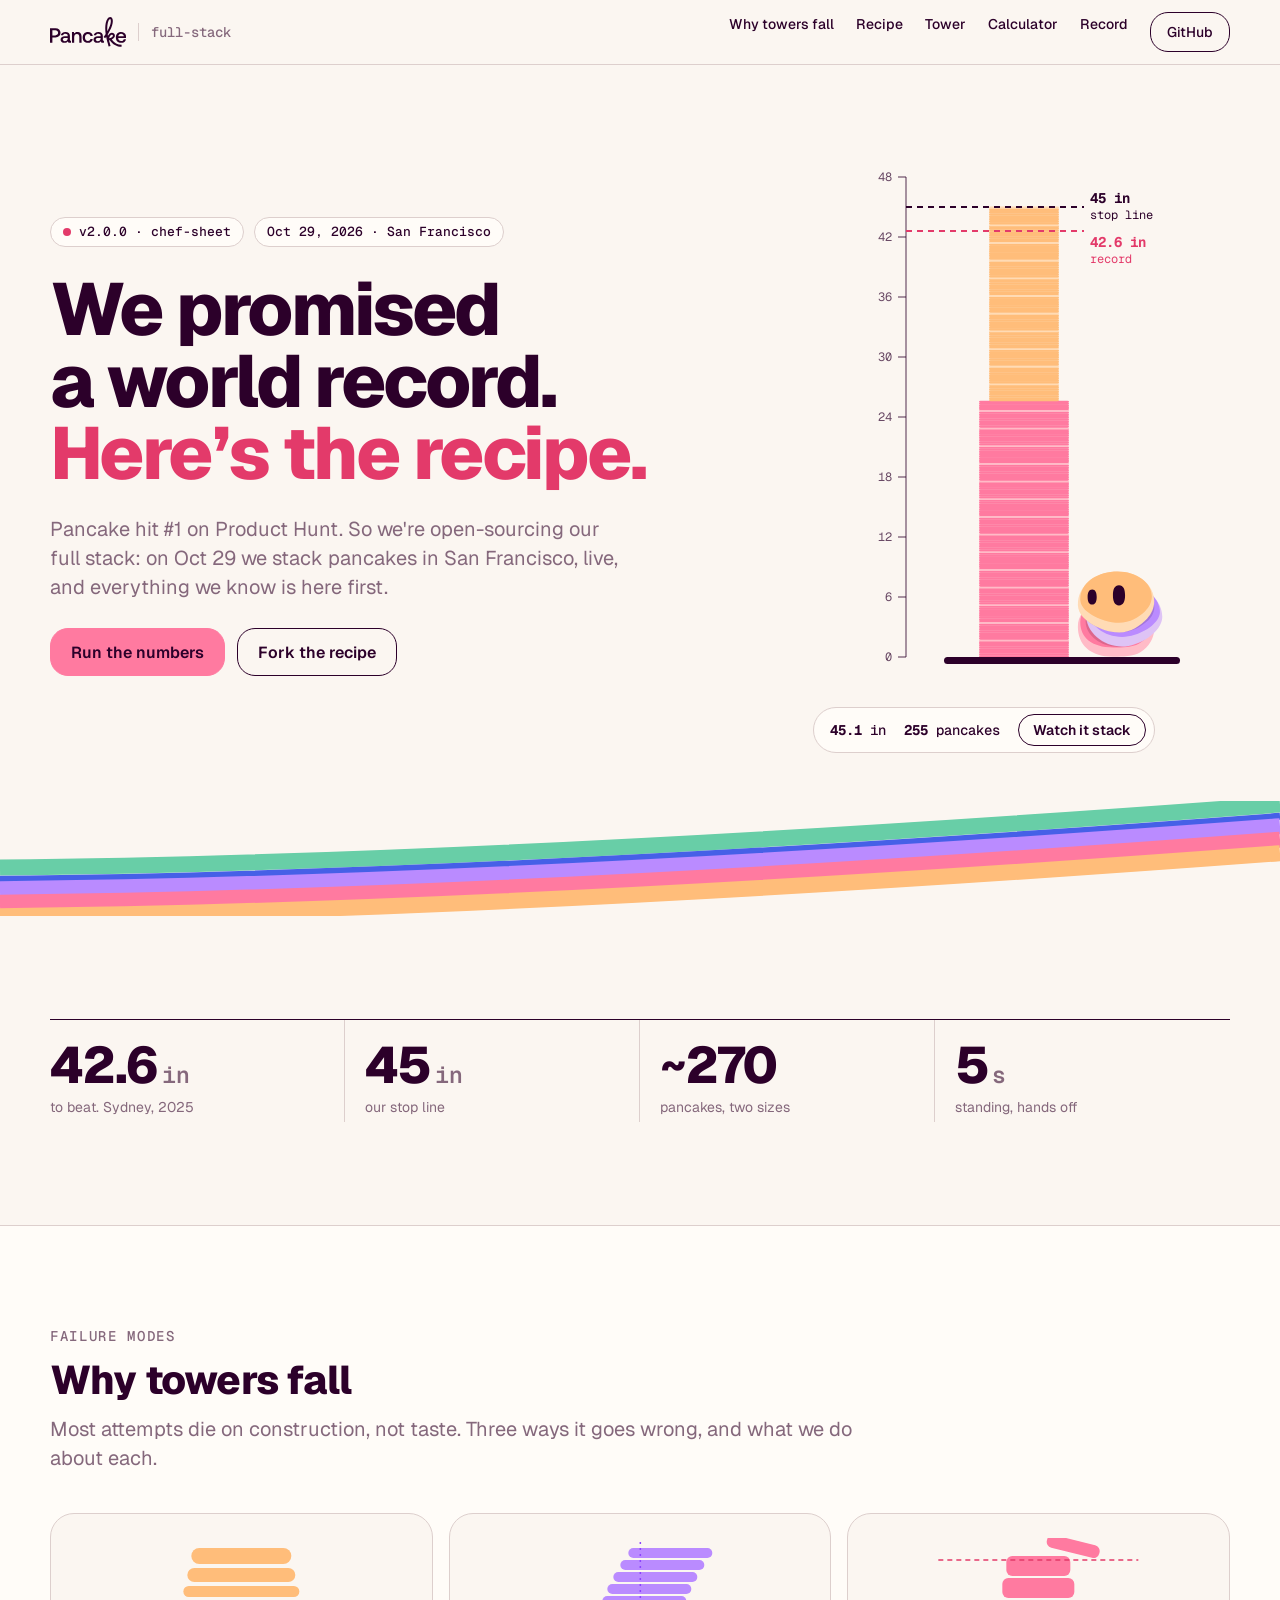
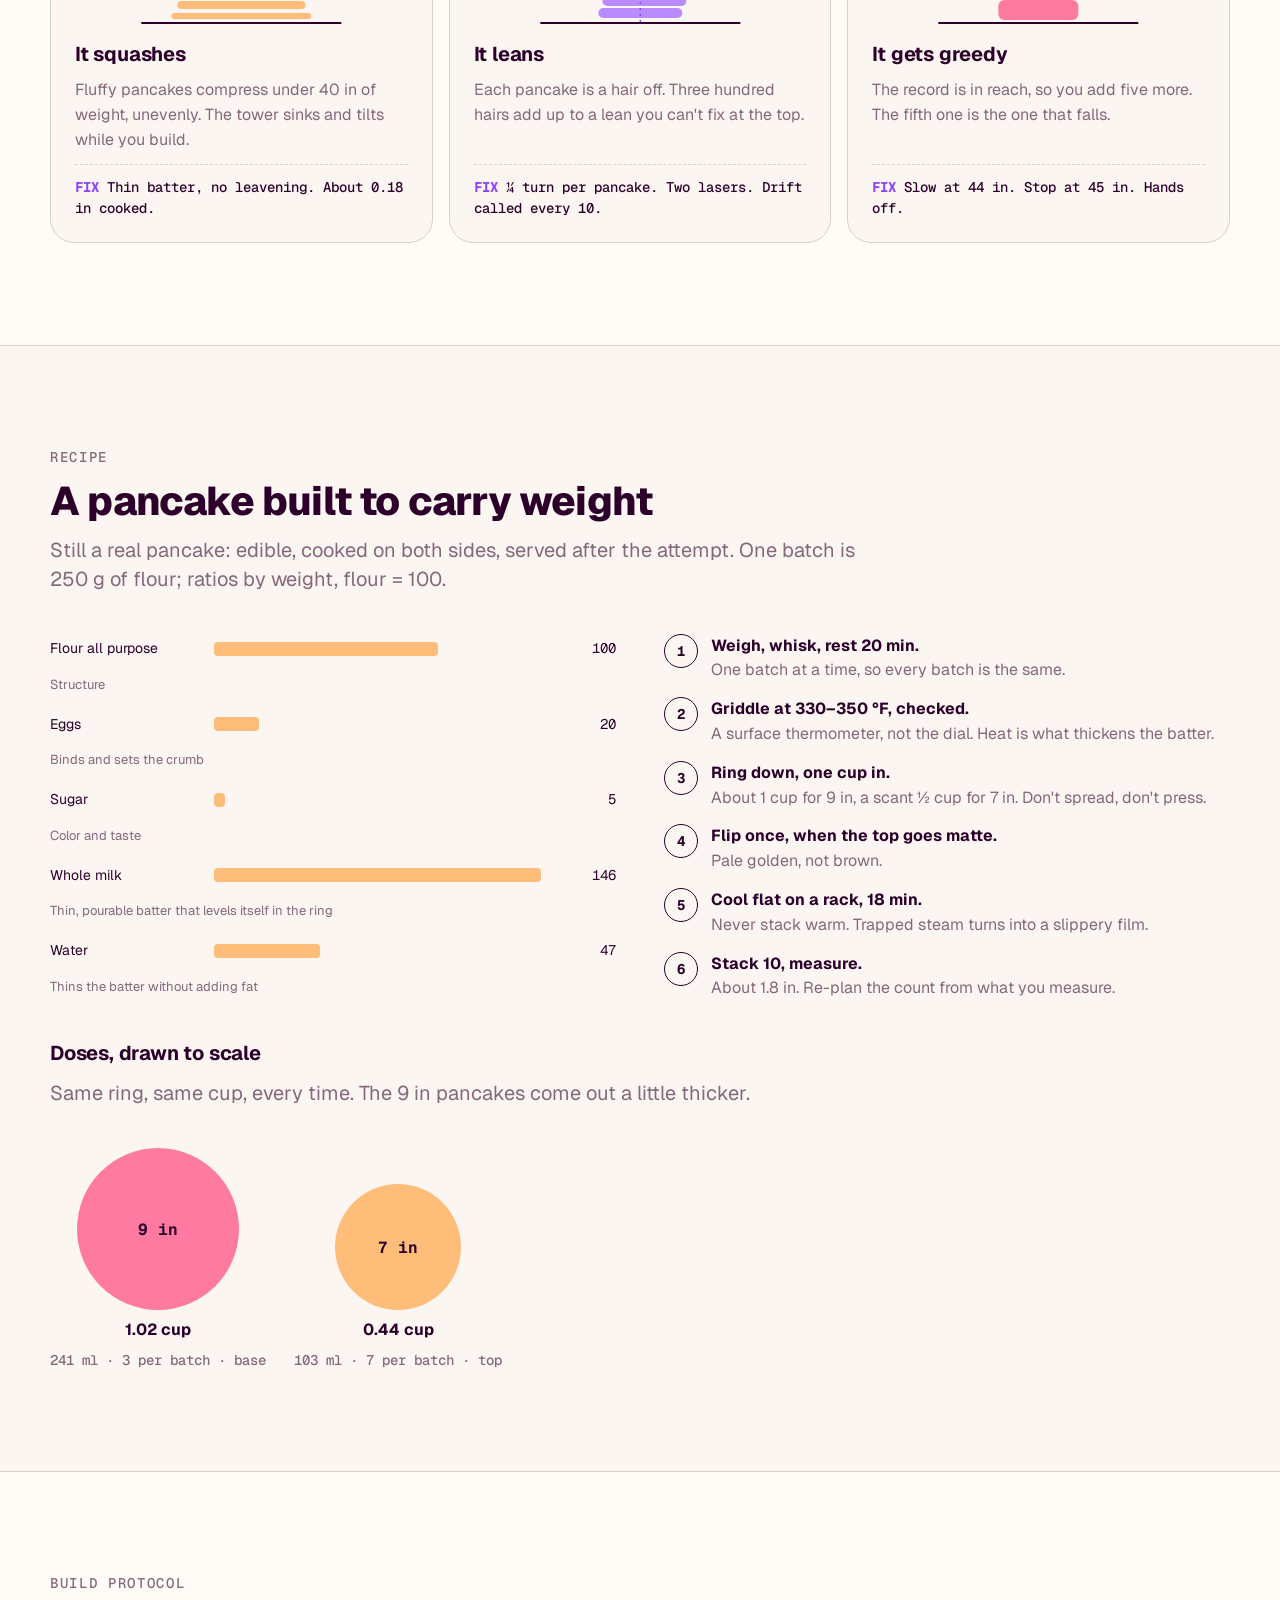
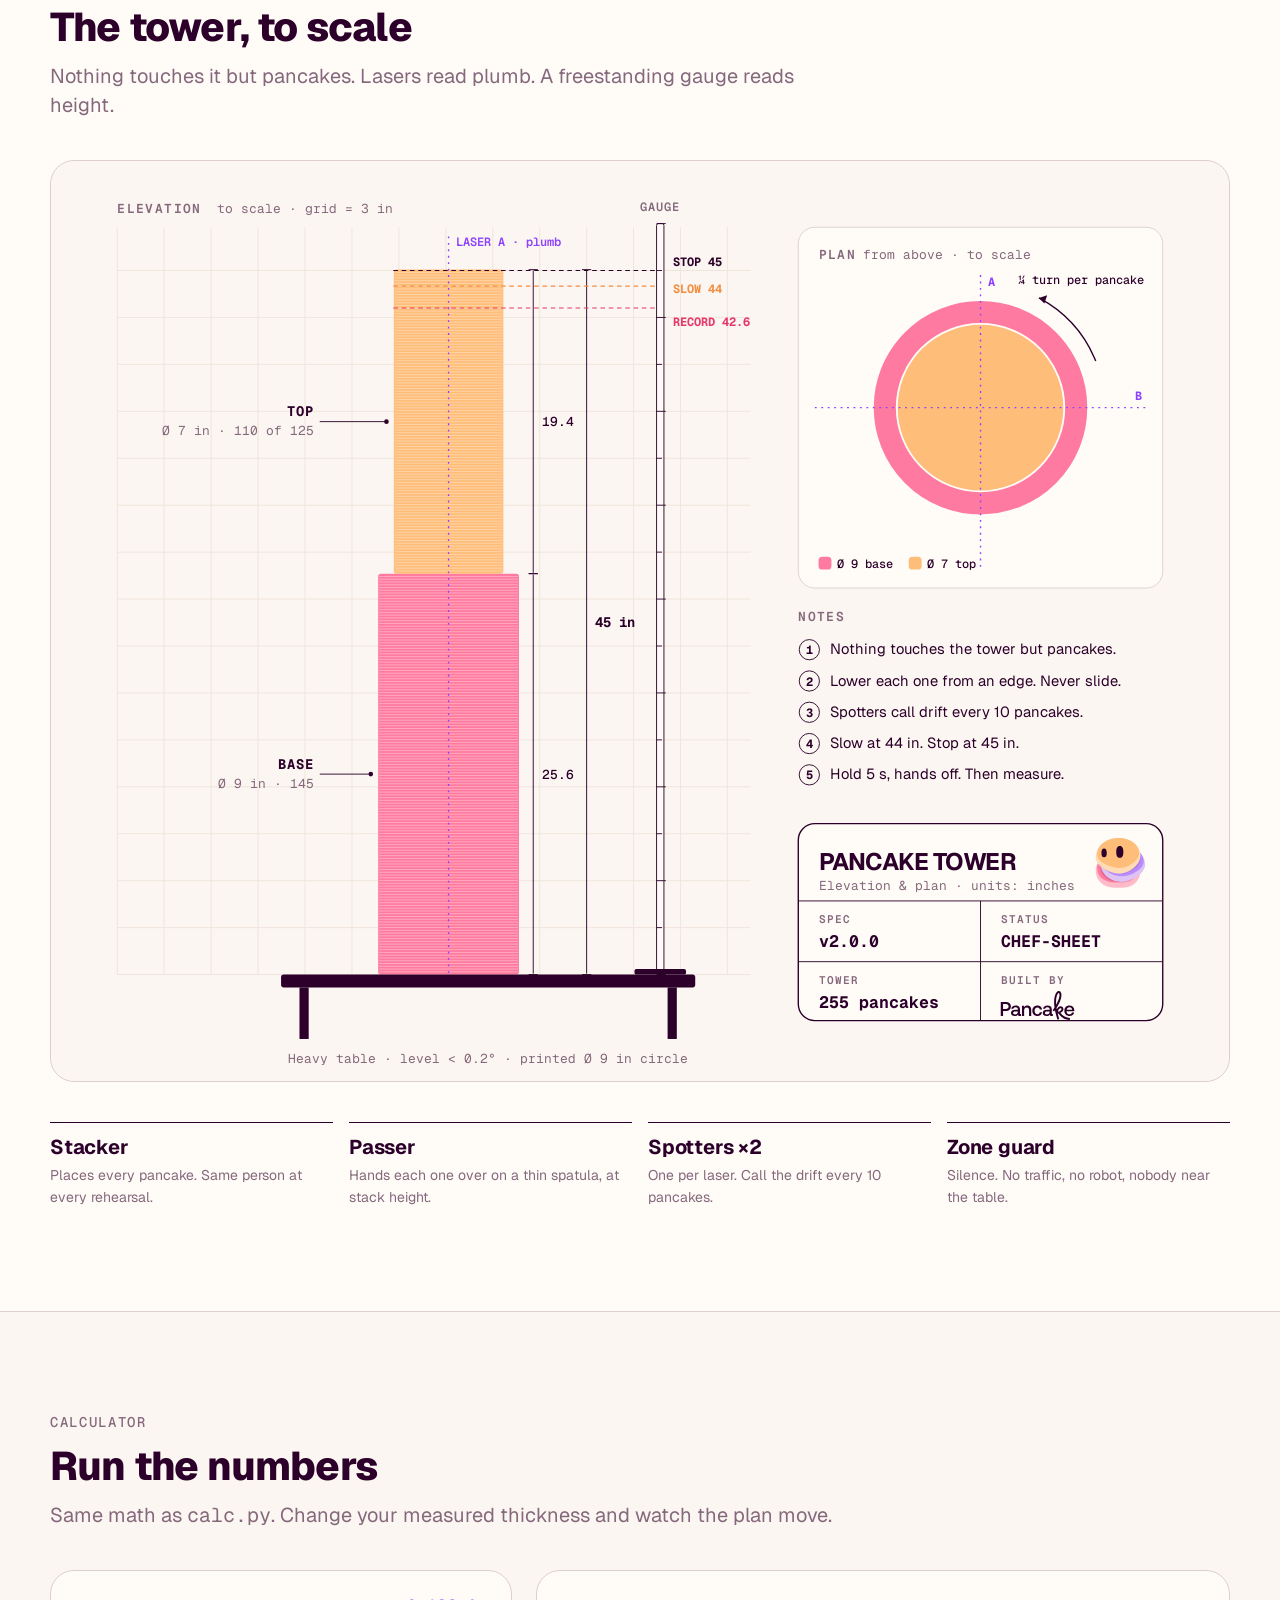
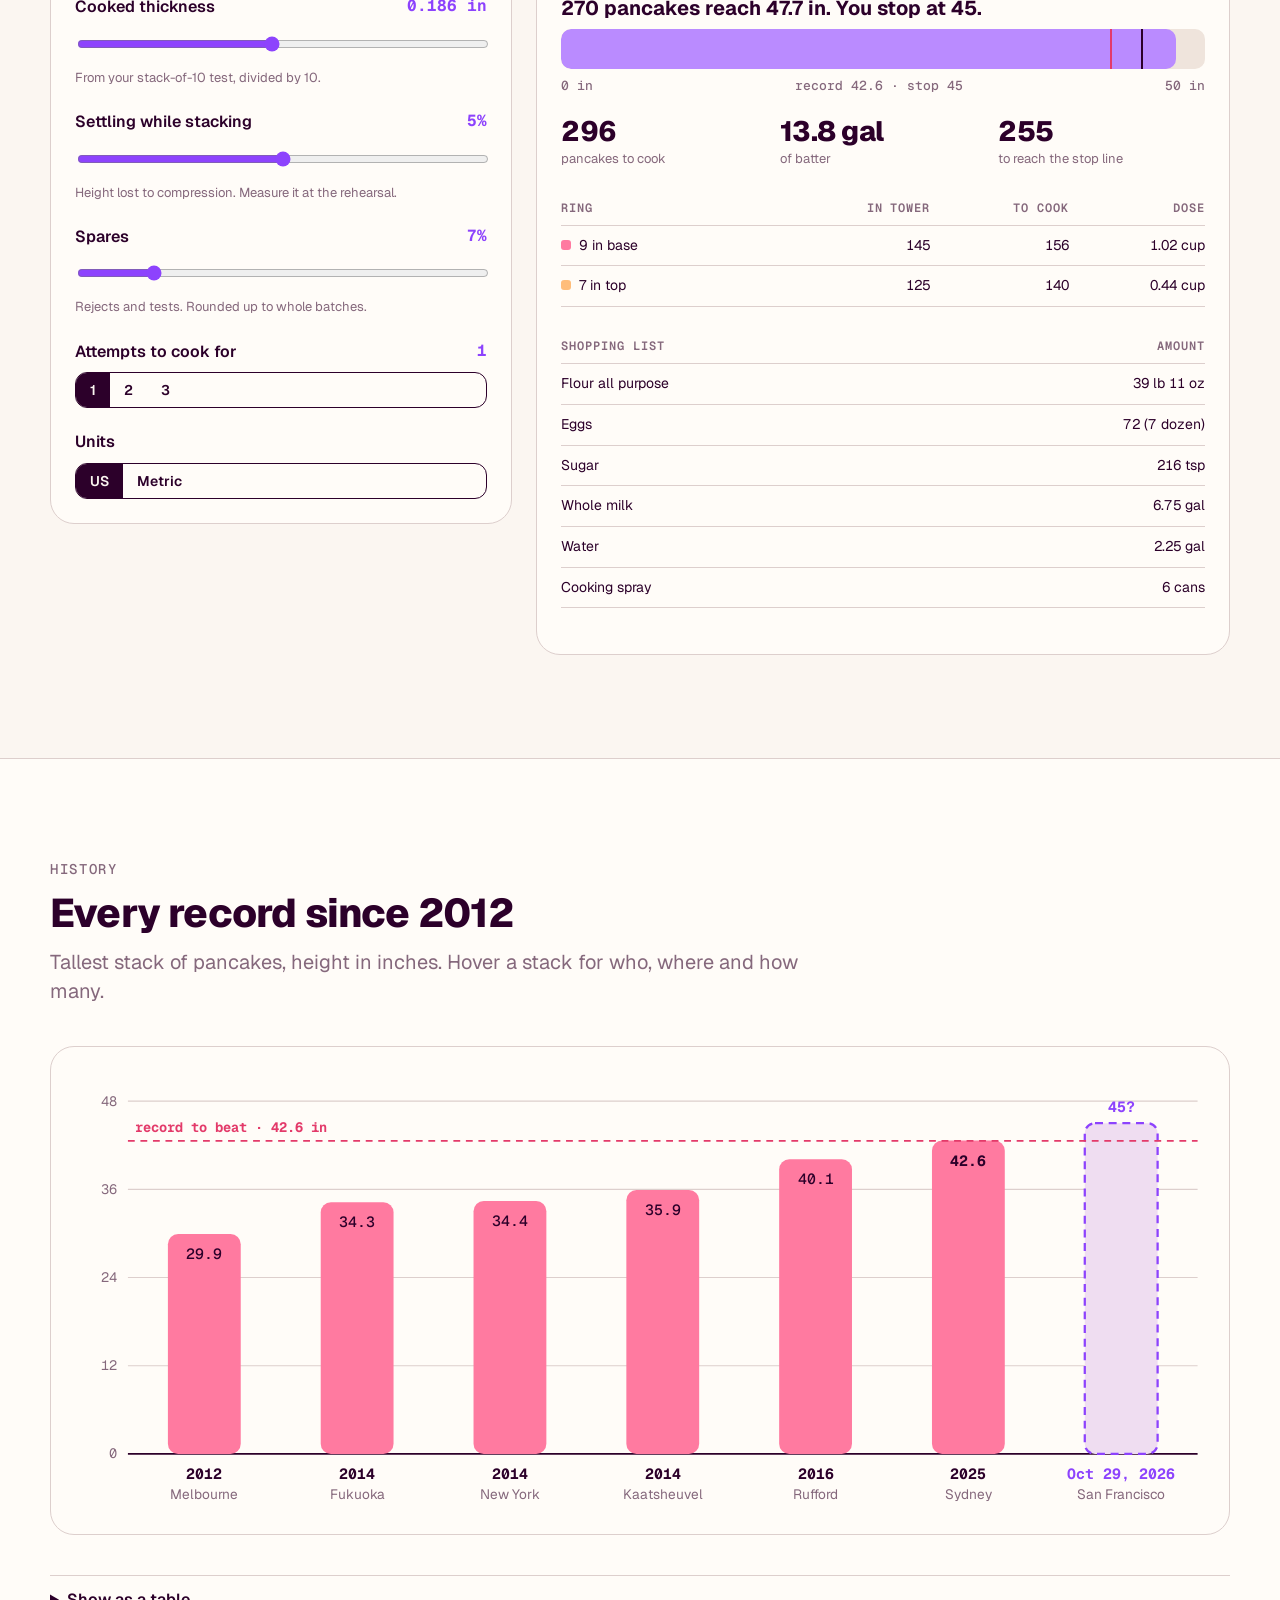
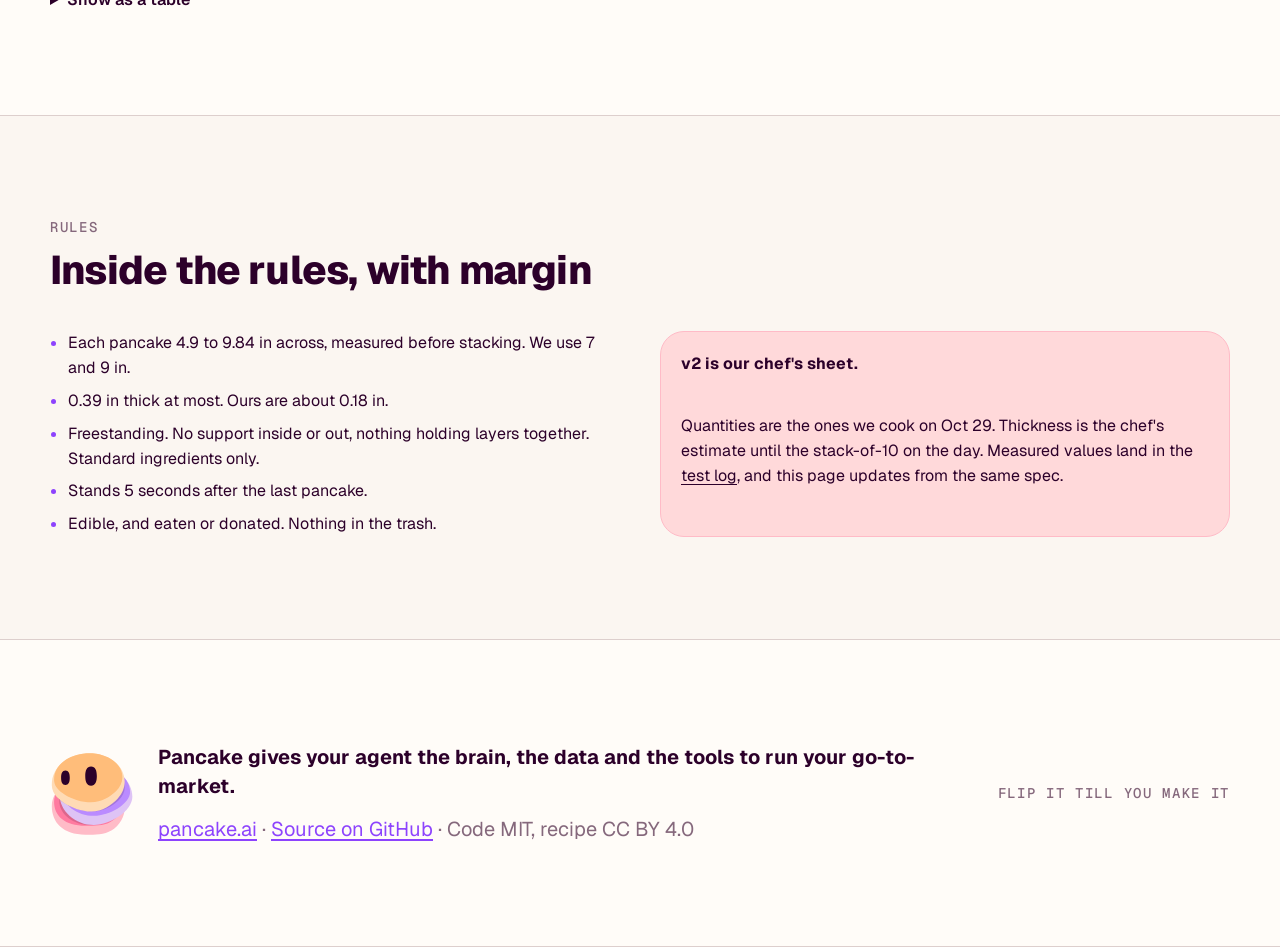
==== commit 330877c5: "Go public as full-stack: we're open-sourcing our full stack Repo renamed from pancake-tower to full-" ====
--- a/docs/index.html
+++ b/docs/index.html
@@ -6,6 +6,14 @@
 <title>Pancake Tower</title>
 <meta name="claude:viewport-fit-sides" content="cover">
 <meta name="description" content="Pancake's open-source recipe, build protocol and calculator for the tallest pancake stack ever built. Oct 29, 2026, San Francisco.">
+<meta property="og:type" content="website">
+<meta property="og:url" content="https://get-pancake.github.io/full-stack/">
+<meta property="og:title" content="We're open-sourcing our full stack">
+<meta property="og:description" content="Pancake's open-source recipe, build protocol and calculator for the tallest pancake stack ever built. Oct 29, 2026, San Francisco.">
+<meta property="og:image" content="https://raw.githubusercontent.com/get-pancake/full-stack/main/assets/social-preview.png">
+<meta property="og:image:width" content="1280">
+<meta property="og:image:height" content="640">
+<meta name="twitter:card" content="summary_large_image">
 <link rel="preconnect" href="https://fonts.googleapis.com">
 <link rel="preconnect" href="https://fonts.gstatic.com" crossorigin>
 <link rel="stylesheet" href="https://fonts.googleapis.com/css2?family=Geist:wght@400;500;600;700;800&family=Geist+Mono:wght@400;500;700&display=swap">
@@ -210,7 +218,7 @@
   <div class="wrap">
     <a class="brand" href="https://pancake.ai" aria-label="Pancake">
       <svg viewBox="0 0 422 166" aria-hidden="true"><path fill="currentColor" d="M318.116 9.17733C322.015 3.82624 327.3 -0.212597 333.318 0.00867186C339.855 0.249222 344.109 5.2716 346.075 11.2001C348.052 17.1614 348.283 25.2018 346.541 34.8696C343.758 50.3187 335.749 70.9712 319.701 96.3398C320.064 98.657 320.466 101.023 320.906 103.439C323.782 97.805 327.283 93.7008 331.185 91.0009C339.115 85.514 348.228 86.3193 353.997 91.567C356.827 94.1415 358.729 97.7143 359.101 101.775C359.476 105.865 358.272 110.084 355.536 113.942C352.678 117.969 348.175 121.607 341.859 124.63C355.431 143.67 374.26 153.904 396.156 153.904V165.071C369.298 165.071 346.575 151.84 331.068 128.657C329.695 129.053 328.269 129.428 326.788 129.781C327.717 133.264 328.982 137.817 330.285 142.473C332.416 150.085 334.647 157.982 335.222 160.587L324.317 162.994C323.831 160.79 321.744 153.387 319.532 145.482C317.43 137.974 315.203 129.967 314.531 126.778C313.07 120.896 311.812 115.23 310.74 109.778C309.1 112.12 307.397 114.498 305.627 116.91L296.624 110.302C300.819 104.588 304.613 99.0974 308.038 93.8374C304.407 68.1372 305.246 47.9882 308.437 33.1118C310.658 22.7627 314.067 14.7339 318.116 9.17733ZM85.7208 82.9906C101.219 82.9906 110.174 90.4529 110.174 104.344V127.879C110.174 130.863 111.207 131.667 113.848 131.667H116.258V142.459H109.829C102.138 142.459 99.268 139.129 99.1531 133.504C95.2498 139.244 89.1651 143.147 79.9809 143.147C67.2379 143.147 58.3979 136.833 58.3978 125.927C58.3978 113.758 67.008 107.099 83.3099 107.099H97.8899V103.54C97.8899 96.9966 93.1831 92.9785 85.1469 92.9785C77.9144 92.9785 73.0926 96.4228 72.1742 101.589H59.8902C61.2678 90.2235 70.9113 82.9906 85.7208 82.9906ZM210.227 82.9906C225.266 82.9906 234.68 91.3715 236.976 104.689H224.003C222.396 97.8005 217.46 93.5525 209.997 93.5524C200.124 93.5524 193.58 101.703 193.58 113.184C193.58 124.664 200.124 132.586 209.997 132.586C217.345 132.586 222.396 128.223 223.888 121.449H236.976C234.795 134.766 224.807 143.147 209.883 143.147C192.203 143.147 180.952 131.552 180.952 113.184C180.952 95.045 192.547 82.9907 210.227 82.9906ZM267.979 82.9906C283.478 82.9906 292.432 90.4529 292.432 104.344V127.879C292.432 130.863 293.465 131.667 296.106 131.667H298.517V142.459H292.088C284.396 142.459 281.526 139.129 281.411 133.504C277.508 139.244 271.423 143.147 262.239 143.147C249.496 143.147 240.656 136.833 240.656 125.927C240.656 113.758 249.266 107.099 265.568 107.099H280.148V103.54C280.148 96.9966 275.441 92.9785 267.405 92.9785C260.173 92.9785 255.351 96.4228 254.432 101.589H242.148C243.526 90.2235 253.17 82.9906 267.979 82.9906ZM393.043 82.9906C410.034 82.9906 421.284 93.7821 421.629 111.002C421.629 112.265 421.514 114.217 421.285 115.939H377.43V116.513C377.775 126.501 383.974 133.044 393.617 133.045C400.964 133.045 406.59 129.256 408.197 122.713H420.596C418.53 134.308 408.771 143.147 394.306 143.147C375.938 143.147 364.457 131.208 364.457 113.184C364.458 95.0449 375.938 82.9906 393.043 82.9906ZM30.652 62.0968C47.2984 62.0968 58.3197 72.0844 58.3197 87.6976C58.3196 103.196 47.2984 113.298 30.652 113.298H13.202V142.459H0V62.0968H30.652ZM151.733 82.9906C164.246 82.9906 174.694 89.7641 174.694 108.936V142.459H162.18V110.084C162.18 99.637 157.703 93.8971 148.863 93.8971C139.564 93.8971 133.939 100.67 133.939 112.036V142.459H121.54V83.6794H132.332L133.709 91.3712C137.153 86.7792 142.664 82.9906 151.733 82.9906ZM82.736 116.283C75.1591 116.283 70.9115 119.154 70.9115 125.123C70.9117 130.06 75.0446 133.504 81.7031 133.504C91.8056 133.504 97.8899 127.419 97.8899 118.579V116.283H82.736ZM264.994 116.283C257.417 116.283 253.17 119.154 253.17 125.123C253.17 130.06 257.303 133.504 263.961 133.504C274.064 133.504 280.148 127.419 280.148 118.579V116.283H264.994ZM346.482 99.8277C344.864 98.3563 341.545 97.4116 337.539 100.184C334.149 102.529 330.057 107.801 327.246 118.134C338.482 115.011 344.066 110.809 346.428 107.48C347.813 105.528 348.084 103.921 347.981 102.796C347.875 101.642 347.345 100.613 346.482 99.8277ZM393.158 92.9785C385.466 92.9785 378.808 98.2594 377.889 106.64H408.771C407.738 97.9151 401.768 92.9786 393.158 92.9785ZM13.202 101.818H29.0447C38.6881 101.818 44.8873 96.3078 44.8874 87.6976C44.8874 78.9726 38.6882 73.5766 29.1596 73.5766H13.202V101.818ZM332.907 11.1678C332.368 11.1481 330.155 11.6174 327.142 15.7532C324.277 19.6844 321.357 26.1241 319.355 35.4541C317.06 46.1528 316.039 60.3509 317.516 78.2562C328.126 59.4285 333.509 44.2226 335.551 32.8898C337.108 24.2465 336.651 18.261 335.475 14.7148C334.292 11.1477 332.935 11.1683 332.907 11.1678Z"/></svg>
-      <span>pancake-tower</span>
+      <span>full-stack</span>
     </a>
     <ul>
       <li><a href="#why">Why towers fall</a></li>
@@ -218,7 +226,7 @@
       <li><a href="#tower-sec">Tower</a></li>
       <li><a href="#calculator">Calculator</a></li>
       <li><a href="#record">Record</a></li>
-      <li><a class="btn sm" href="https://github.com/get-pancake/pancake-tower">GitHub</a></li>
+      <li><a class="btn sm" href="https://github.com/get-pancake/full-stack">GitHub</a></li>
     </ul>
   </div>
 </header>
@@ -232,10 +240,10 @@
         <span class="pill num" id="countdown">Oct 29, 2026 · San Francisco</span>
       </div>
       <h1 id="h1">We promised a world record. <em>Here’s the recipe.</em></h1>
-      <p class="lede">Pancake hit #1 on Product Hunt. So on Oct 29 we stack pancakes in San Francisco, live. Everything we know is open source first.</p>
+      <p class="lede">Pancake hit #1 on Product Hunt. So we're open-sourcing our full stack: on Oct 29 we stack pancakes in San Francisco, live, and everything we know is here first.</p>
       <div class="cta">
         <a class="btn brand-btn" href="#calculator">Run the numbers</a>
-        <a class="btn" href="https://github.com/get-pancake/pancake-tower">Fork the recipe</a>
+        <a class="btn" href="https://github.com/get-pancake/full-stack">Fork the recipe</a>
       </div>
     </div>
     <div class="stage">
@@ -818,7 +826,7 @@
       </ul>
       <div class="untested">
         <b>v2 is our chef's sheet.</b>
-        <p>Quantities are the ones we cook on Oct 29. Thickness is the chef's estimate until the stack-of-10 on the day. Measured values land in the <a href="https://github.com/get-pancake/pancake-tower/blob/main/TESTLOG.md">test log</a>, and this page updates from the same spec.</p>
+        <p>Quantities are the ones we cook on Oct 29. Thickness is the chef's estimate until the stack-of-10 on the day. Measured values land in the <a href="https://github.com/get-pancake/full-stack/blob/main/TESTLOG.md">test log</a>, and this page updates from the same spec.</p>
       </div>
     </div>
   </div>
@@ -843,7 +851,7 @@
 <path d="M486.034 465.869C486.034 442.529 492.319 425.868 510.034 425.869C527.75 425.868 534.034 442.529 534.034 465.869C534.034 489.21 527.75 505.87 510.034 505.869C492.319 505.87 486.034 489.21 486.034 465.869Z" fill="#2C002A"/></svg>
     <div class="head">
       <p><b>Pancake gives your agent the brain, the data and the tools to run your go-to-market.</b></p>
-      <p><a href="https://pancake.ai">pancake.ai</a> · <a href="https://github.com/get-pancake/pancake-tower">Source on GitHub</a> · Code MIT, recipe CC BY 4.0</p>
+      <p><a href="https://pancake.ai">pancake.ai</a> · <a href="https://github.com/get-pancake/full-stack">Source on GitHub</a> · Code MIT, recipe CC BY 4.0</p>
     </div>
     <span class="eyebrow">Flip it till you make it</span>
   </div>
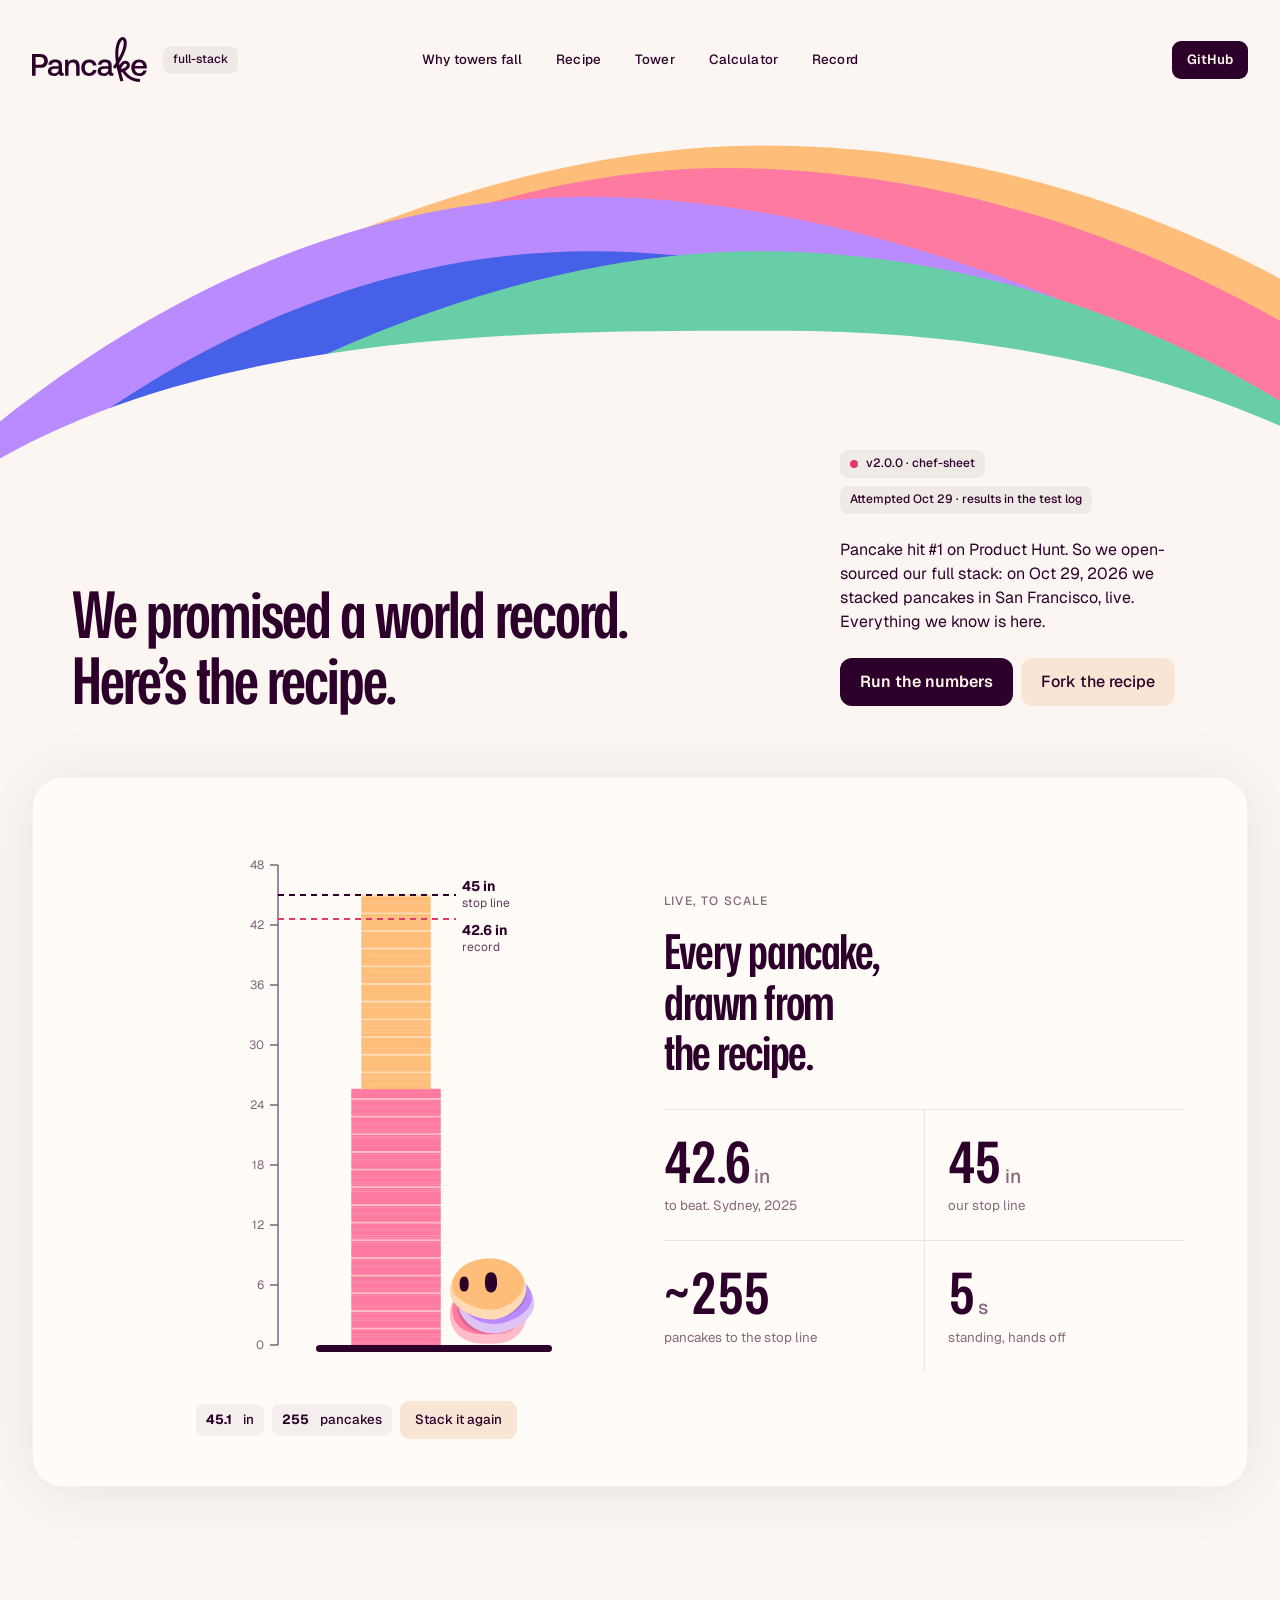
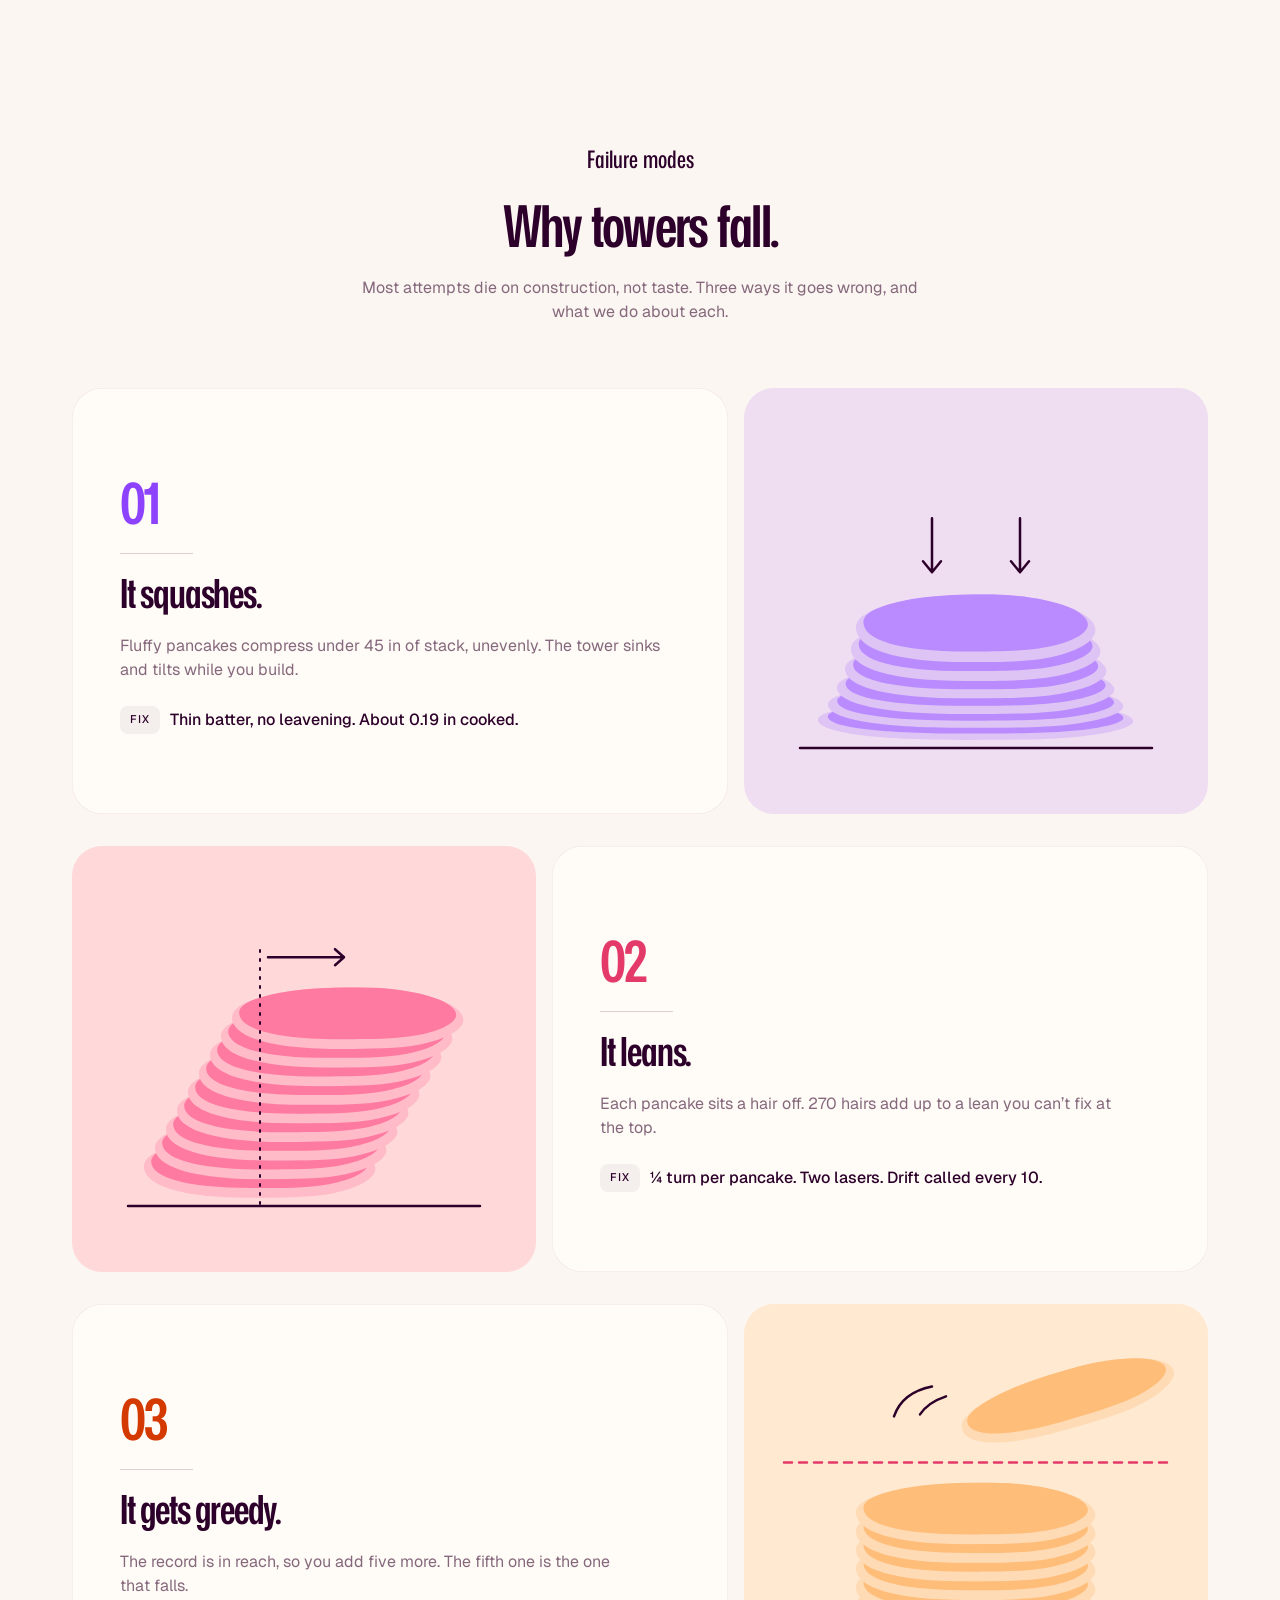
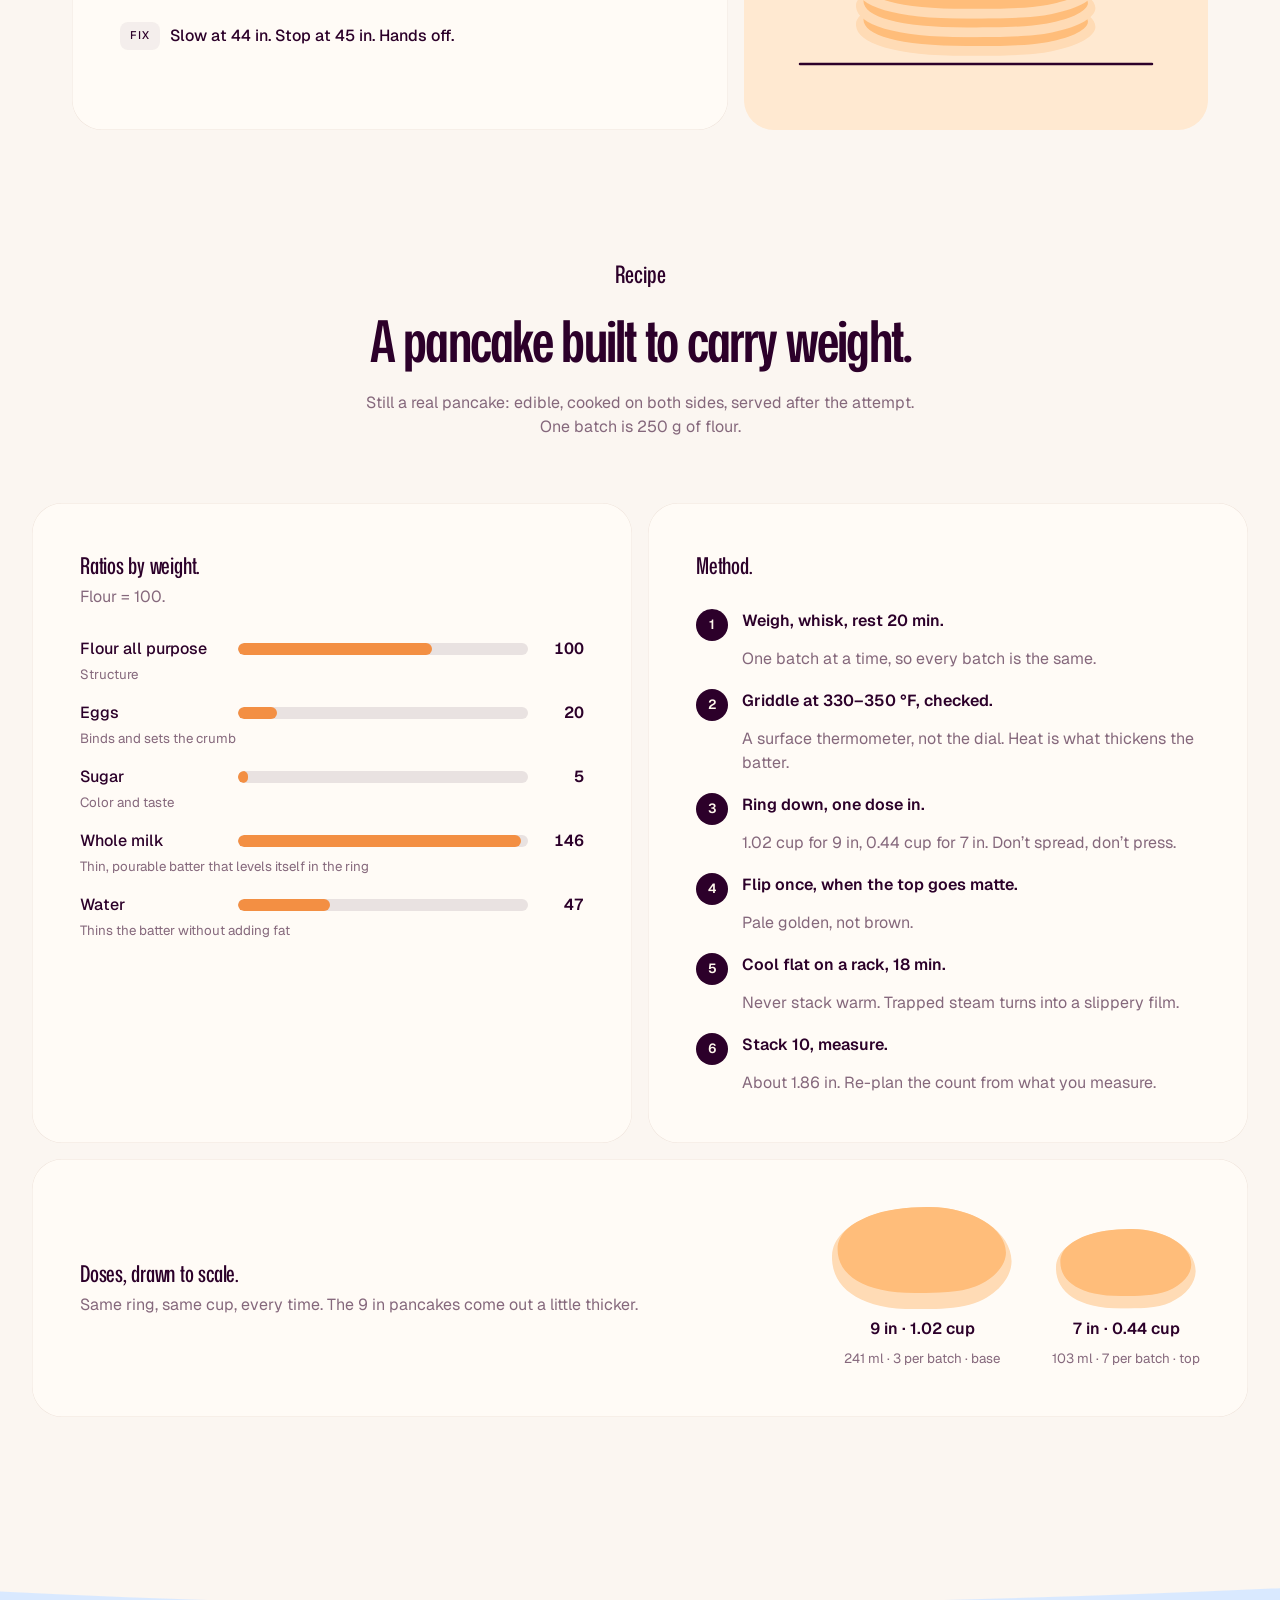
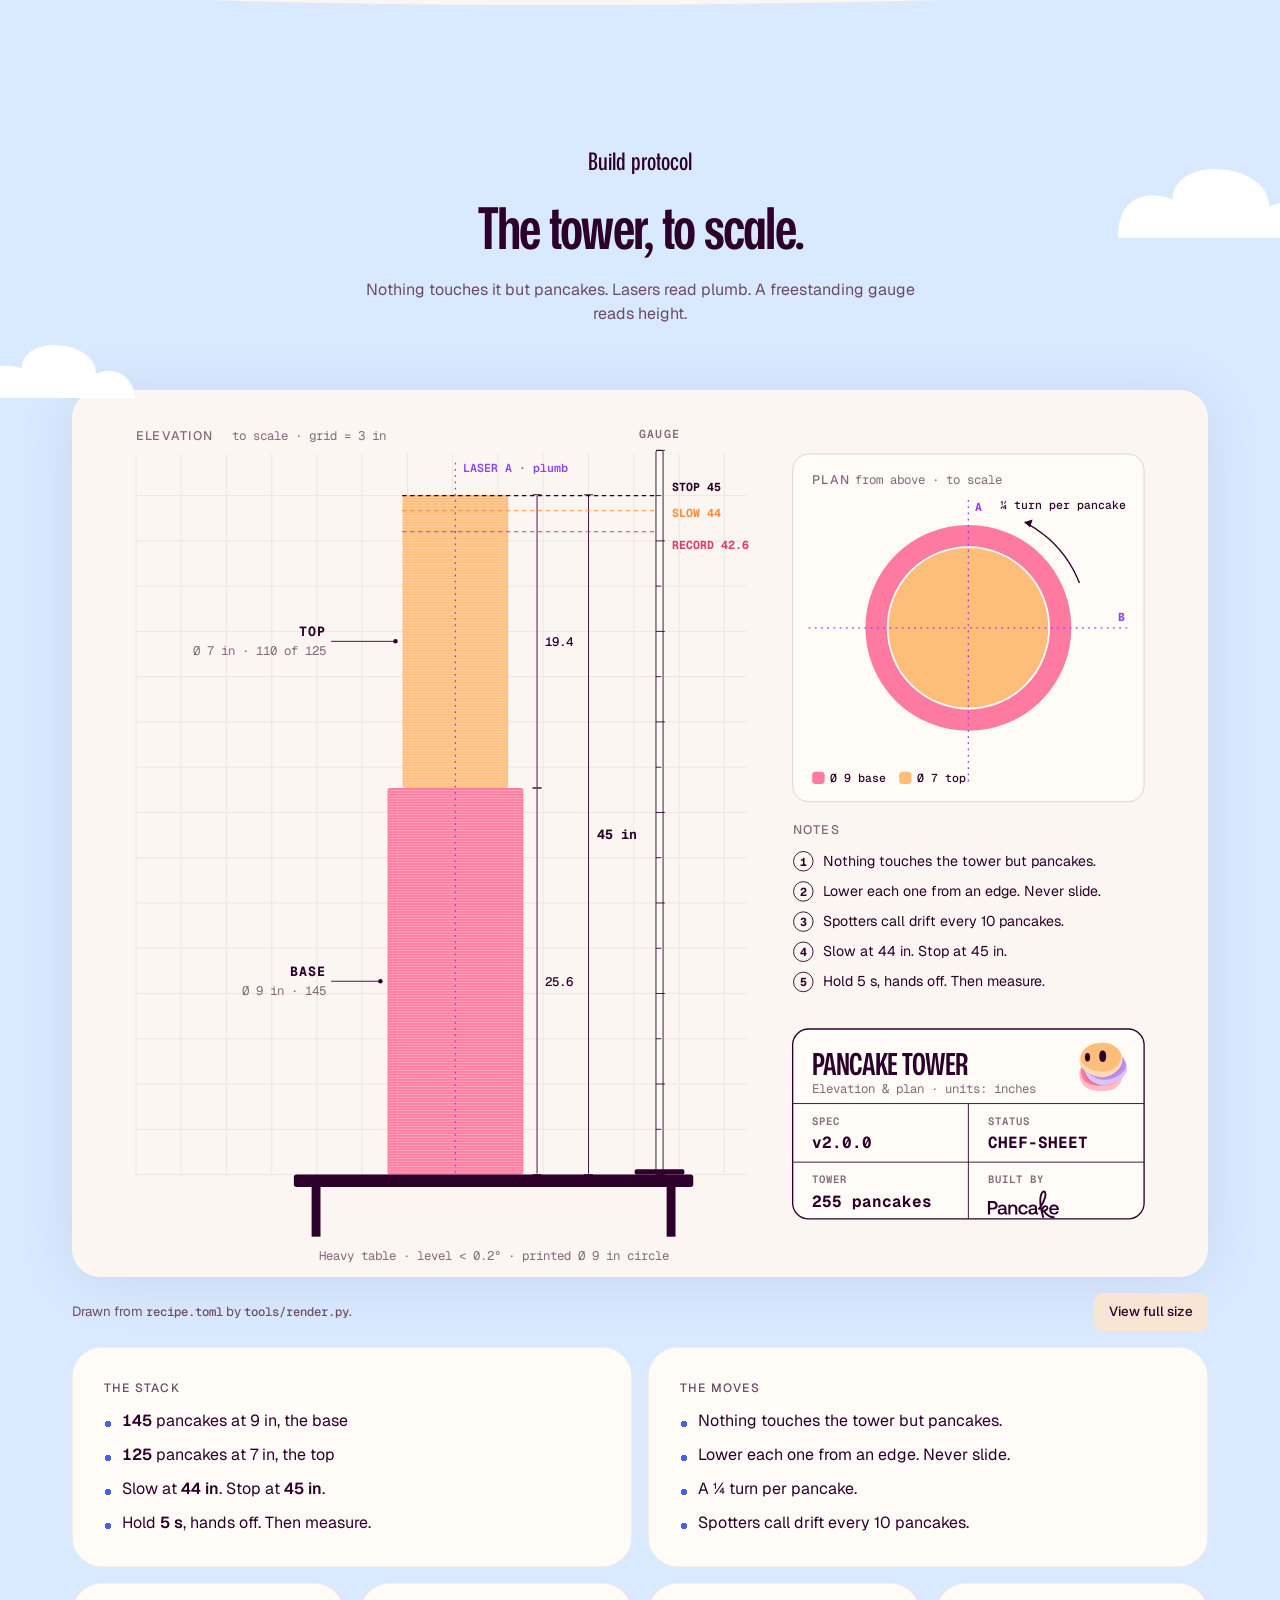
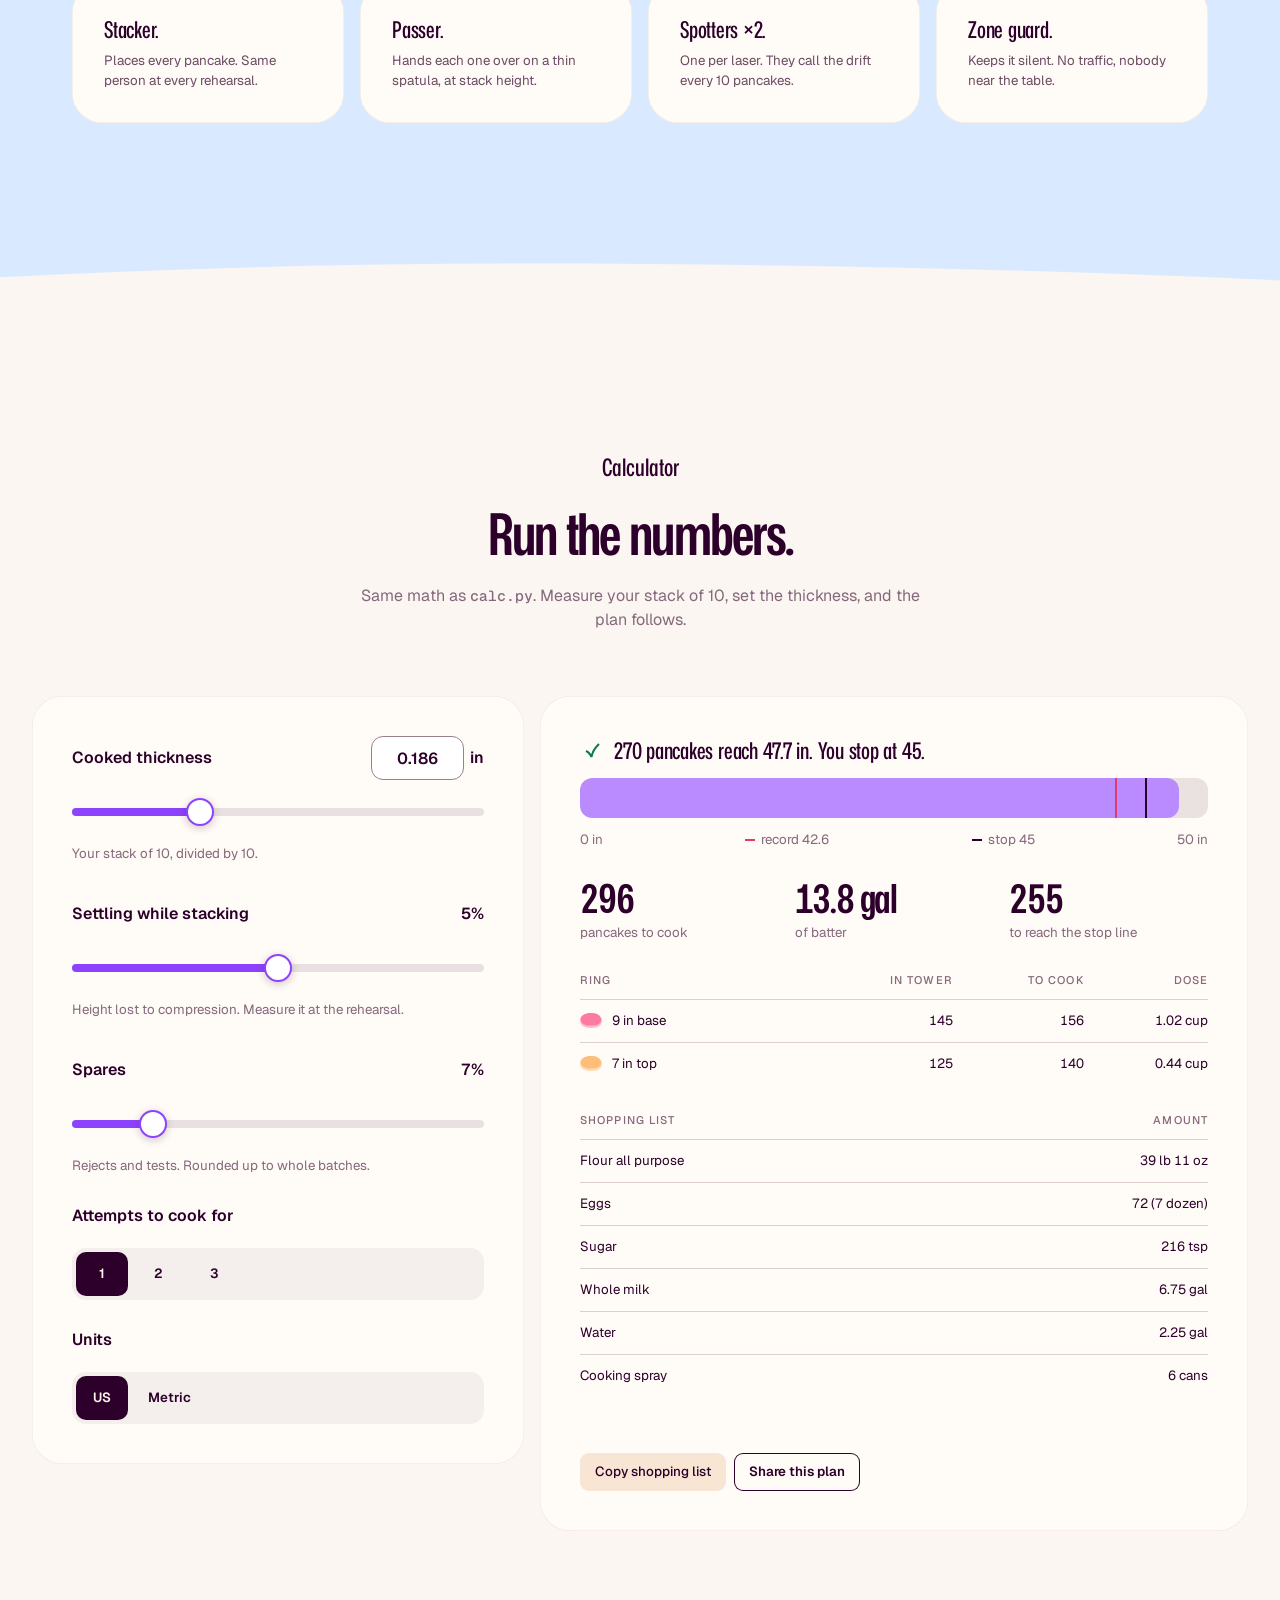
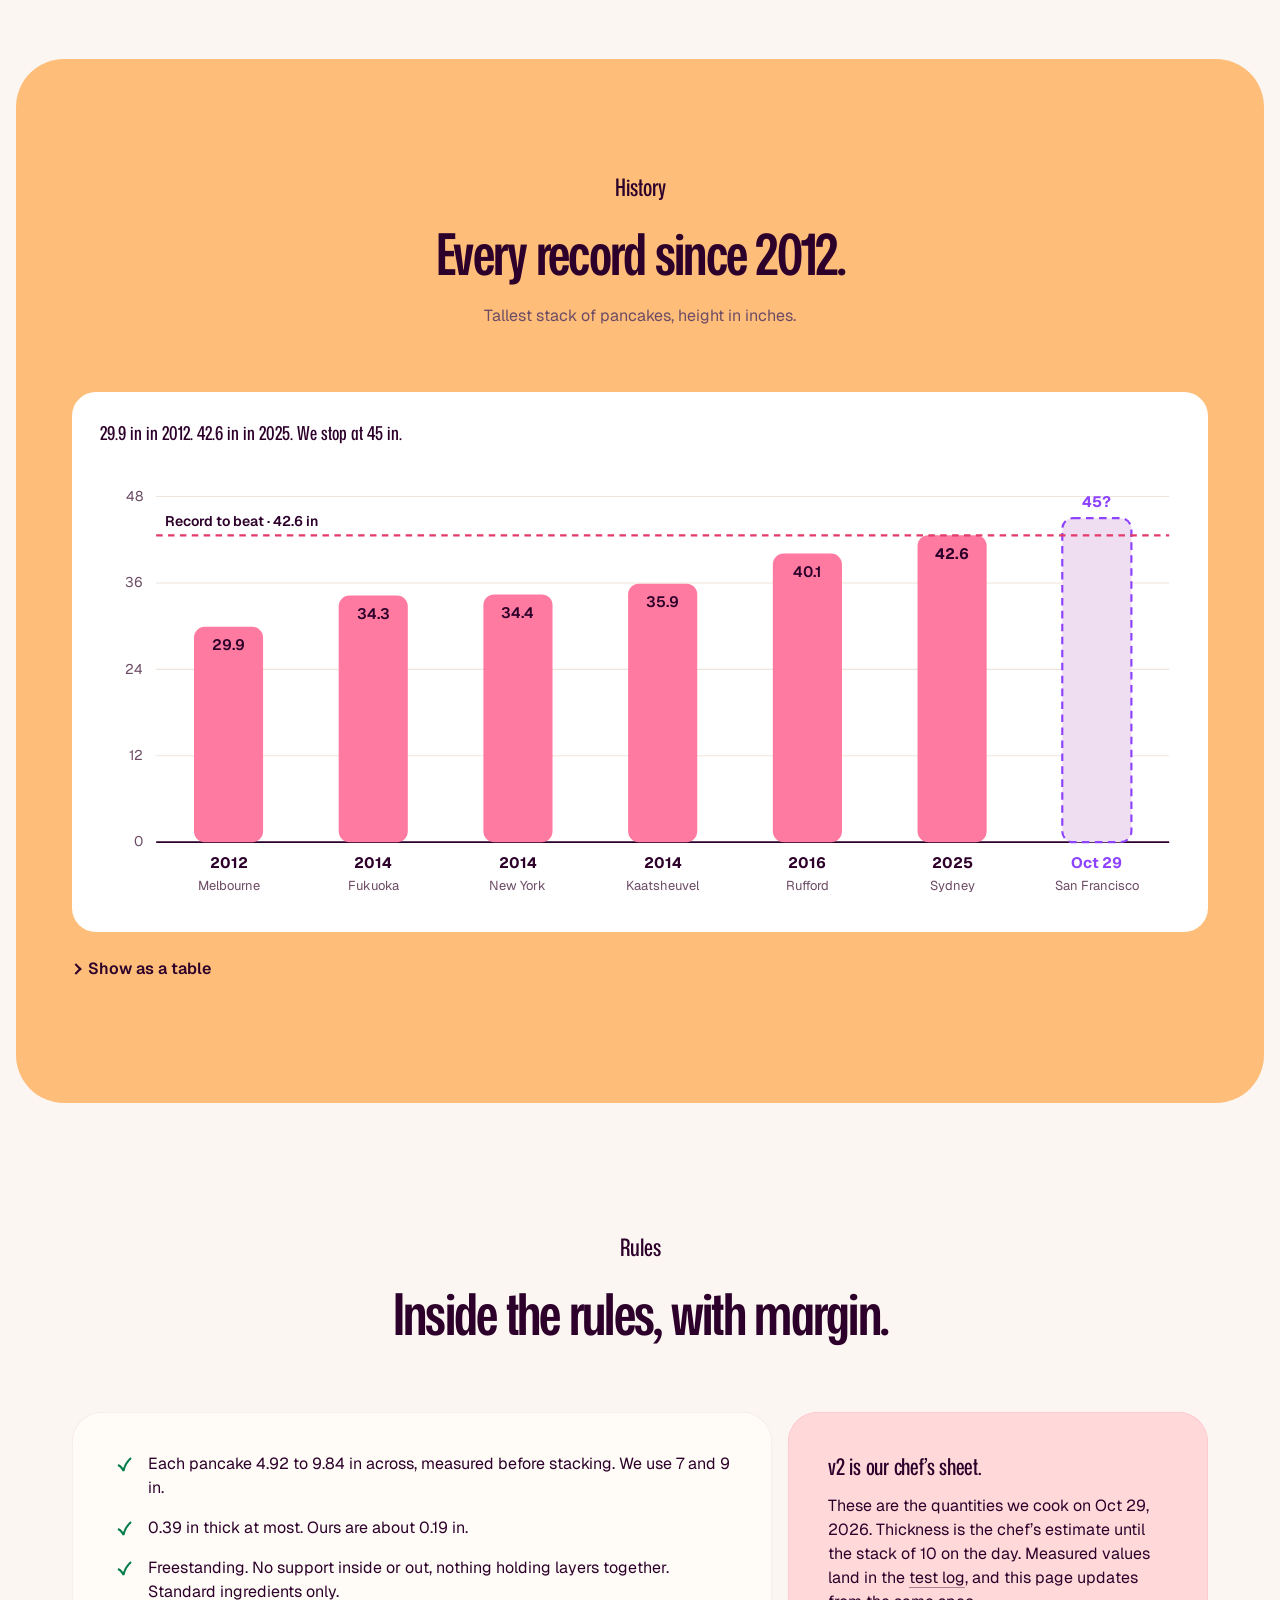
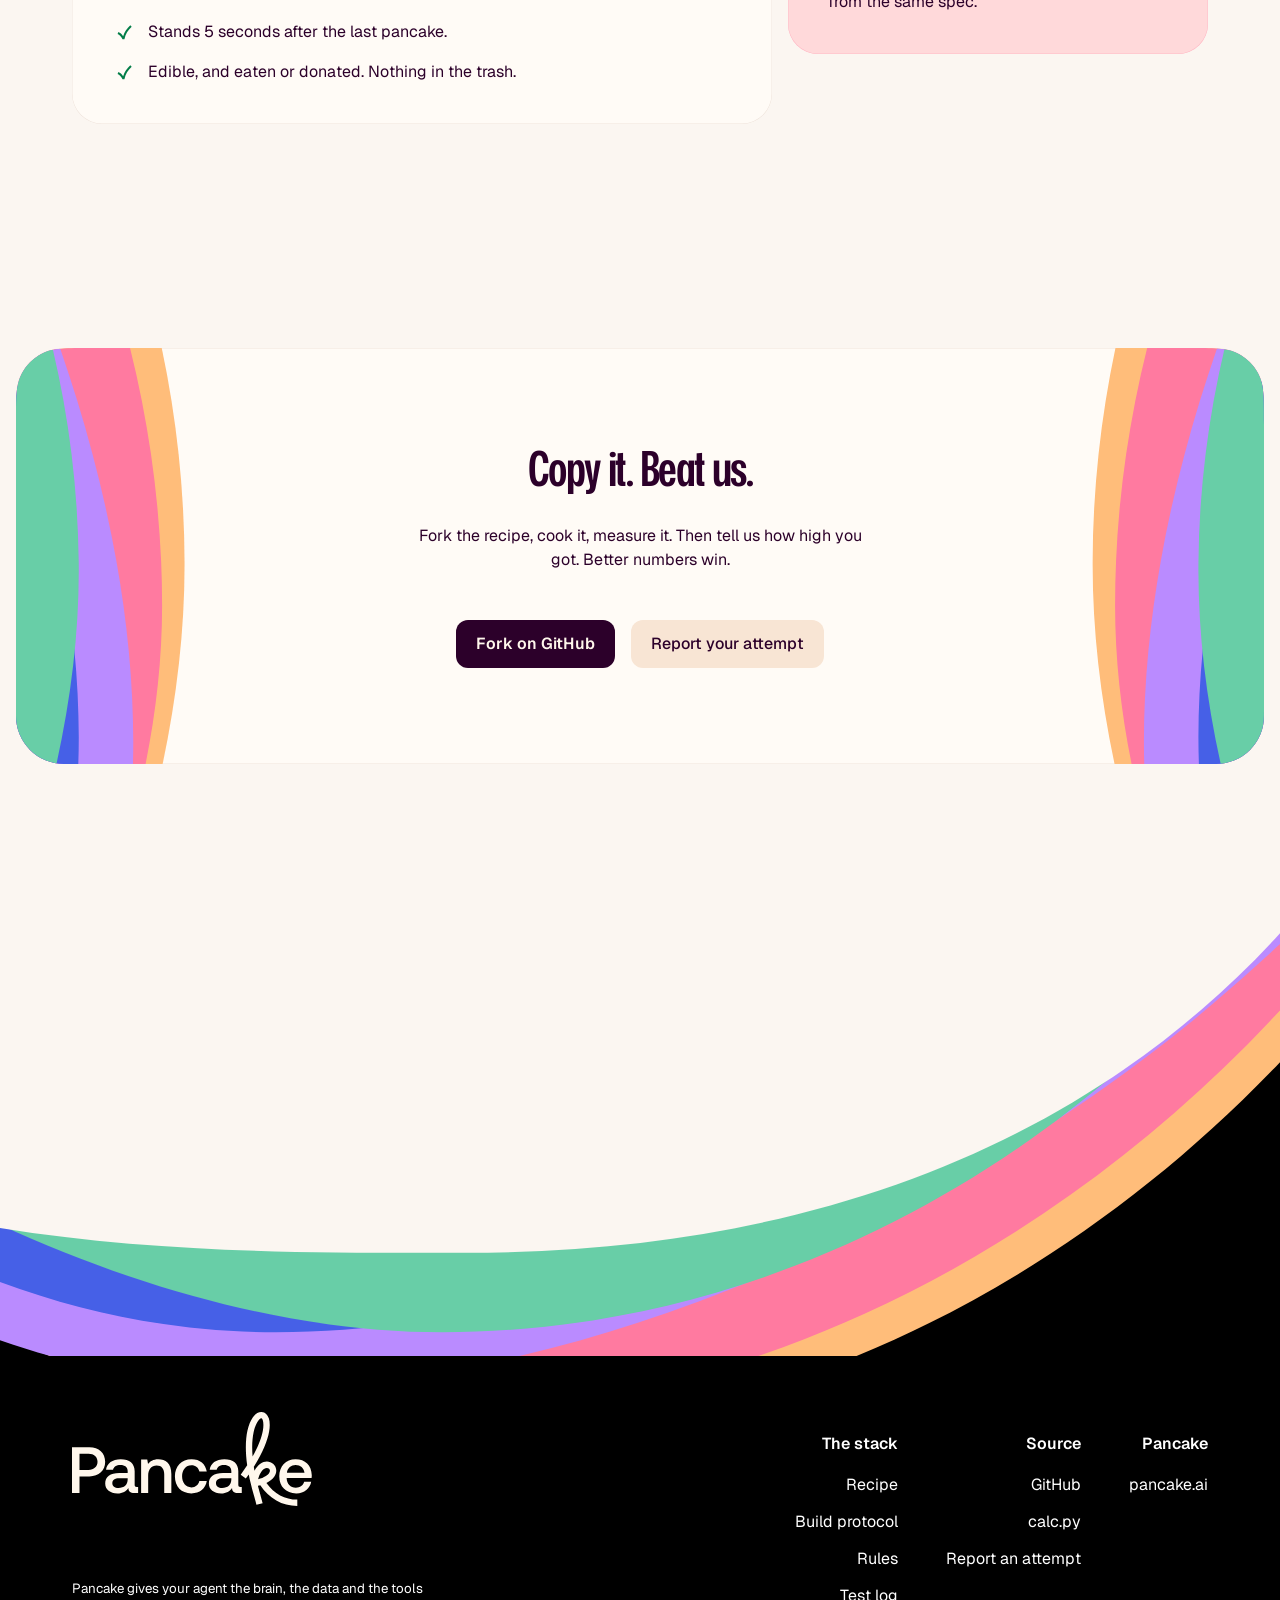
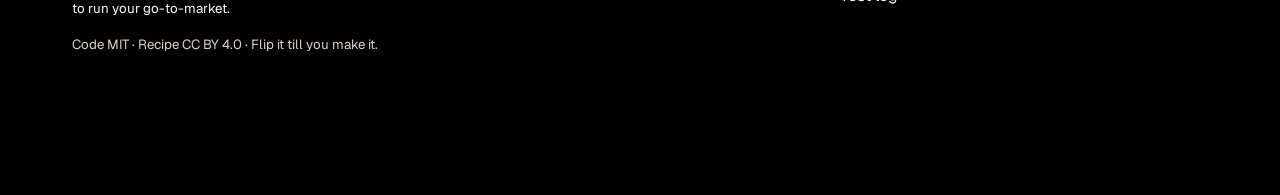
==== commit c0c45e1c: "Restyle the tower page and drawings on the Pancake design system The page at docs/index.html now fol" ====
--- a/docs/index.html
+++ b/docs/index.html
@@ -4,360 +4,1010 @@
 <meta charset="utf-8">
 <meta name="viewport" content="width=device-width, initial-scale=1, viewport-fit=cover">
 <title>Pancake Tower</title>
-<meta name="claude:viewport-fit-sides" content="cover">
 <meta name="description" content="Pancake's open-source recipe, build protocol and calculator for the tallest pancake stack ever built. Oct 29, 2026, San Francisco.">
+<meta name="color-scheme" content="light dark">
+<meta name="theme-color" content="#FBF6F1" media="(prefers-color-scheme: light)">
+<meta name="theme-color" content="#1F0A1D" media="(prefers-color-scheme: dark)">
 <meta property="og:type" content="website">
 <meta property="og:url" content="https://get-pancake.github.io/full-stack/">
 <meta property="og:title" content="We're open-sourcing our full stack">
 <meta property="og:description" content="Pancake's open-source recipe, build protocol and calculator for the tallest pancake stack ever built. Oct 29, 2026, San Francisco.">
-<meta property="og:image" content="https://raw.githubusercontent.com/get-pancake/full-stack/main/assets/social-preview.png">
+<meta property="og:image" content="https://raw.githubusercontent.com/get-pancake/full-stack/main/assets/social-preview.png?v=2.0.0">
 <meta property="og:image:width" content="1280">
 <meta property="og:image:height" content="640">
 <meta name="twitter:card" content="summary_large_image">
 <link rel="preconnect" href="https://fonts.googleapis.com">
 <link rel="preconnect" href="https://fonts.gstatic.com" crossorigin>
-<link rel="stylesheet" href="https://fonts.googleapis.com/css2?family=Geist:wght@400;500;600;700;800&family=Geist+Mono:wght@400;500;700&display=swap">
+<link rel="stylesheet" href="https://fonts.googleapis.com/css2?family=Geist:wght@400..700&family=Geist+Mono:wght@400..700&family=Mona+Sans:wdth,wght@75,500..700&display=swap">
 <style>
-/* Layout: a spec sheet you can scroll. Left-aligned bands, one live tower drawn to scale. */
 :root {
-  --bg: #FBF6F1;          /* page cream */
-  --paper: #FFFCF8;       /* cards, inputs */
-  --ink: #2C002A;         /* text, rules */
-  --sub: #85687C;         /* secondary text */
-  --line: #DDCFCD;        /* strokes */
-  --faint: #EFE4DC;       /* grids */
-  --accent: #E33A6A;      /* record, emphasis */
-  --accent-2: #8D43FD;    /* our target, links */
-  --pink: #FF7AA0; --pink-2: #FFBBC7; --pink-1: #FFD9DA;
-  --purple: #BA8BFF; --purple-2: #DEC3F5; --purple-1: #EFDDF1;
-  --yellow: #FFBD7A; --yellow-2: #FFDBB5; --yellow-1: #FFE9D1;
-  --green: #68CEA7; --blue: #4660E7;
-  --on-accent: #FFFCF8;
-  --sans: "Geist", "Helvetica Neue", Helvetica, Arial, sans-serif;
-  --mono: "Geist Mono", ui-monospace, "SF Mono", Menlo, Consolas, monospace;
-  --step--1: .875rem; --step-0: 1rem; --step-1: 1.25rem; --step-2: 1.75rem; --step-3: 2.5rem; --step-4: clamp(2.6rem, 6vw, 4.6rem);
-  --r-sm: 12px; --r-md: 18px; --r-lg: 24px;
-  --wrap: 1180px;
-}
+  --ink-0: #FFFFFF;
+  --ink-10: #FFFBF6;
+  --ink-20: #FFF7EC;
+  --ink-30: #F7EDE5;
+  --ink-40: #EFE4DC;
+  --ink-50: #DDCFCD;
+  --ink-60: #BBA8AE;
+  --ink-70: #9A818F;
+  --ink-80: #85687C;
+  --ink-90: #6C4B65;
+  --ink-100: #2C002A;
+  --pink-10: #FFD9DA;
+  --pink-20: #FFBBC7;
+  --pink-30: #FF7AA0;
+  --pink-40: #E33A6A;
+  --purple-10: #EFDDF1;
+  --purple-20: #DEC3F5;
+  --purple-30: #BA8BFF;
+  --purple-40: #8D43FD;
+  --yellow-10: #FFE9D1;
+  --yellow-20: #FFDBB5;
+  --yellow-30: #FFBD7A;
+  --yellow-40: #F38F43;
+  --orange-10: #FFDDBE;
+  --orange-20: #FFA45F;
+  --orange-30: #D43900;
+  --orange-40: #B20000;
+  --red-10: #FFD1C9;
+  --red-20: #FF8080;
+  --red-30: #E5002E;
+  --red-40: #AD001A;
+  --green-10: #CEEAD5;
+  --green-20: #68CEA7;
+  --green-30: #037D48;
+  --green-40: #00532F;
+  --blue-10: #D9E9FF;
+  --blue-20: #B0CBFF;
+  --blue-30: #6A8FFF;
+  --blue-40: #4660E7;
+  --cream: #FBF6F1;
+  --tinted: #F8E5D4;
+  --ink-tr-5: rgb(44 0 42 / 5%);
+  --ink-tr-10: rgb(44 0 42 / 10%);
+  --ink-tr-20: rgb(44 0 42 / 20%);
+  --ink-tr-40: rgb(44 0 42 / 40%);
+  --ink-tr-50: rgb(44 0 42 / 50%);
+  --ink-tr-60: rgb(44 0 42 / 60%);
+  --ink-tr-70: rgb(44 0 42 / 70%);
+  --ink-tr-80: rgb(44 0 42 / 80%);
+}
+/* Pancake Tower. Colour tokens are the Figma "Pancake Design" variables (generated above by
+   tools/render.py); layout, type, buttons and motion follow pancake.ai (landing-v3).
+   Breakpoints: 1360 eases paddings, 1024 recomposes, 767 is the phone layout. */
+
+/* ---------- semantic tokens (light) ---------- */
+:root,
+.on-light {
+  color-scheme: light;
+  --page: var(--cream);
+  --card: var(--ink-10);
+  --surface: var(--ink-0);
+  --inverted-surface: var(--ink-100);
+  --tinted-surface: var(--tinted);
+  --chip-surface: var(--ink-tr-5);
+  --hover-layer: var(--ink-tr-10);
+  --track: var(--ink-tr-10);
+  --text: var(--ink-100);
+  --subtle-text: var(--ink-80);
+  --text-on-inverted-surface: var(--ink-20);
+  --stroke: var(--ink-50);
+  --subtle-stroke: var(--ink-40);
+  --control-stroke: var(--ink-70);
+  --strongest-stroke: var(--ink-100);
+  --interactive: var(--purple-40);
+  --positive-text: var(--green-30);
+  --negative-text: var(--red-30);
+  --shadow-window: 0 4px 62.4px rgb(0 0 0 / 8%);
+}
+.on-light { color: var(--text); } /* light islands keep ink text in dark mode */
+
+/* ---------- semantic tokens (dark): brand inverted surfaces ---------- */
 @media (prefers-color-scheme: dark) {
-  :root:not([data-theme="light"]) {
-    --bg: #1F0A1D; --paper: #2C002A; --ink: #FFF7EC; --sub: #BBA8AE; --line: #6C4B65; --faint: #3A1838;
-    --accent: #FF7AA0; --accent-2: #BA8BFF; --on-accent: #2C002A; color-scheme: dark;
+  :root {
+    color-scheme: dark;
+    --page: #1F0A1D;
+    --card: var(--ink-100);
+    --surface: #3A1838;
+    --inverted-surface: var(--ink-20);
+    --tinted-surface: #47213F;
+    --chip-surface: rgb(255 247 236 / 8%);
+    --hover-layer: rgb(255 247 236 / 10%);
+    --track: rgb(255 247 236 / 16%);
+    --text: var(--ink-20);
+    --subtle-text: var(--ink-50);
+    --text-on-inverted-surface: var(--ink-100);
+    --stroke: var(--ink-90);
+    --subtle-stroke: #3A1838;
+    --control-stroke: var(--ink-60);
+    --strongest-stroke: var(--ink-20);
+    --interactive: var(--purple-30);
+    --positive-text: var(--green-20);
+    --negative-text: var(--red-20);
+    --shadow-window: 0 4px 62.4px rgb(0 0 0 / 45%);
   }
 }
-:root[data-theme="dark"] {
-  --bg: #1F0A1D; --paper: #2C002A; --ink: #FFF7EC; --sub: #BBA8AE; --line: #6C4B65; --faint: #3A1838;
-  --accent: #FF7AA0; --accent-2: #BA8BFF; --on-accent: #2C002A; color-scheme: dark;
-}
-* { box-sizing: border-box; }
-html { scroll-behavior: smooth; }
+
+:root {
+  --page-root: var(--page); /* resolved here, so light islands still blend into the real page */
+  --font-display: "Mona Sans", "Mona Sans Fallback", "Arial Narrow", sans-serif;
+  --font-sans: "Geist", system-ui, -apple-system, "Segoe UI", Roboto, sans-serif;
+  --font-mono: "Geist Mono", ui-monospace, "SF Mono", Menlo, Consolas, monospace;
+  /* text-size scale, x1.2 (Figma text-size/*) */
+  --t-xsm: 11.108px; --t-sm: 13.333px; --t-md: 16px; --t-lg: 19.2px; --t-xlg: 23.04px;
+  --t-2xlg: 27.648px; --t-3xlg: 33.18px; --t-4xlg: 39.816px; --t-5xlg: 47.784px; --t-6xlg: 57.336px;
+  /* radii (Figma radii + the 30 of marketing cards) */
+  --r-xsm: 8px; --r-sm: 12px; --r-m: 16px; --r-lg: 24px; --r-card: 30px; --r-xlg: 32px; --r-2xlg: 48px;
+  --pad: 32px;
+  --section-y: 128px;
+  --nav-h: 120px;
+  --ease-out: cubic-bezier(.22, 1, .36, 1);
+  --ease-pop: cubic-bezier(.25, 1.38, .42, 1);
+  --ease-spring: var(--ease-pop);
+}
+@supports (transition-timing-function: linear(0, 1)) {
+  :root { /* Figma spring, 856 ms (prototype 4257:5361) */
+    --ease-spring: linear(0, .0188, .0679, .1374, .2195, .308, .3978, .4856, .5686, .6452, .7142, .7753, .8283, .8735, .9113, .9423, .9671, .9866, 1.0014, 1.0123, 1.0198, 1.0247, 1.0274, 1.0283, 1.0281, 1.0268, 1.025, 1.0227, 1.0202, 1.0177, 1.0152, 1.0128, 1.0106, 1.0085, 1.0068, 1.0052, 1.0039, 1.0028, 1.0018, 1.0011, 1.0005, 1, .9997, .9995, .9993, .9992, .9992, .9992, .9992, .9993, .9993);
+  }
+}
+@media (max-width: 1024px) {
+  :root { --section-y: 96px; }
+}
+@media (max-width: 767px) {
+  :root { --pad: 16px; --section-y: 64px; --nav-h: 104px; }
+  html { scroll-padding-top: calc(76px + env(safe-area-inset-top)); }
+}
+
+/* Metric stand-in while Mona Sans loads: keeps the condensed headlines on the same lines. */
+@font-face {
+  font-family: "Mona Sans Fallback";
+  src: local("Arial Narrow Bold"), local("ArialNarrow-Bold"), local("Arial Bold"), local("Arial-BoldMT");
+  size-adjust: 82%;
+  ascent-override: 102%;
+  descent-override: 26%;
+  line-gap-override: 0%;
+}
+
+/* ---------- base ---------- */
+*, *::before, *::after { box-sizing: border-box; }
+html {
+  -webkit-text-size-adjust: 100%;
+  text-size-adjust: 100%;
+  background: var(--page);
+  scroll-behavior: smooth;
+  scroll-padding-top: 24px;
+  overscroll-behavior-y: none;
+}
 @media (prefers-reduced-motion: reduce) { html { scroll-behavior: auto; } }
-body { margin: 0; background: var(--bg); color: var(--ink); font: 400 var(--step-0)/1.55 var(--sans); -webkit-font-smoothing: antialiased; }
-body::before { content: ""; position: fixed; inset: 0 0 auto; height: env(safe-area-inset-top, 0px); z-index: 10; background: var(--bg); }
-a { color: var(--accent-2); text-underline-offset: 3px; }
-a:focus-visible, button:focus-visible, input:focus-visible, select:focus-visible, summary:focus-visible { outline: 3px solid var(--accent-2); outline-offset: 2px; border-radius: 6px; }
-h1, h2, h3 { text-wrap: balance; margin: 0; letter-spacing: -.02em; line-height: 1.05; }
-h2 { font-size: var(--step-3); font-weight: 800; }
-h3 { font-size: var(--step-1); font-weight: 700; letter-spacing: -.01em; line-height: 1.2; }
-p { margin: 0; max-width: 62ch; }
-.mono { font-family: var(--mono); }
+body {
+  margin: 0;
+  min-height: 100vh;
+  background: var(--page);
+  color: var(--text);
+  font: 400 var(--t-md)/1.5 var(--font-sans);
+  -webkit-font-smoothing: antialiased;
+  -moz-osx-font-smoothing: grayscale;
+  -webkit-tap-highlight-color: transparent;
+}
+h1, h2, h3, p, ol, ul, dl, dd, figure { margin: 0; }
+ol, ul { padding: 0; list-style: none; }
+svg { display: block; }
+a { color: inherit; }
+button, input { font: inherit; color: inherit; }
+h1, h2, h3 { font-weight: 600; text-wrap: balance; }
+p { text-wrap: pretty; }
+code { font: 500 .92em/1 var(--font-mono); }
+:focus-visible { outline: 2px solid var(--interactive); outline-offset: 2px; border-radius: 4px; }
+.sr-only { position: absolute; width: 1px; height: 1px; margin: -1px; padding: 0; overflow: hidden; clip-path: inset(50%); white-space: nowrap; border: 0; }
+.sprite { position: absolute; width: 0; height: 0; overflow: hidden; }
 .num { font-variant-numeric: tabular-nums; }
-.eyebrow { font: 500 var(--step--1)/1.2 var(--mono); letter-spacing: .12em; text-transform: uppercase; color: var(--sub); }
-.band { padding-left: max(16px, env(safe-area-inset-left, 0px)); padding-right: max(16px, env(safe-area-inset-right, 0px)); padding-block: clamp(56px, 8vw, 104px); }
-.band.alt { background: var(--paper); border-block: 1px solid var(--line); }
-.wrap { max-width: var(--wrap); margin: 0 auto; display: grid; gap: 40px; min-width: 0; }
-.head { display: grid; gap: 14px; }
-.head p { color: var(--sub); font-size: var(--step-1); line-height: 1.45; }
-
-/* nav */
-.nav { position: sticky; top: env(safe-area-inset-top, 0px); z-index: 5; background: color-mix(in srgb, var(--bg) 88%, transparent); backdrop-filter: blur(10px); border-bottom: 1px solid var(--line);
-  padding-left: max(16px, env(safe-area-inset-left, 0px)); padding-right: max(16px, env(safe-area-inset-right, 0px)); }
-.nav .wrap { display: flex; align-items: center; gap: 24px; padding-block: 12px; }
-.brand { display: flex; align-items: center; gap: 12px; color: var(--ink); text-decoration: none; }
-.brand svg { height: 30px; width: auto; display: block; }
-.brand span { font: 500 var(--step--1) var(--mono); color: var(--sub); border-left: 1px solid var(--line); padding-left: 12px; }
-.nav ul { display: flex; gap: 22px; list-style: none; margin: 0 0 0 auto; padding: 0; }
-.nav ul a { color: var(--ink); text-decoration: none; font-weight: 500; font-size: var(--step--1); }
-.nav ul a:hover { color: var(--accent-2); }
-@media (max-width: 760px) { .nav ul li:not(:last-child) { display: none; } }
-
-/* buttons, pills */
-.btn { display: inline-flex; align-items: center; gap: 8px; height: 48px; padding: 0 20px; border-radius: var(--r-md); font: 600 var(--step-0) var(--sans); text-decoration: none; cursor: pointer; border: 1.5px solid var(--ink); background: transparent; color: var(--ink); }
-.btn.brand-btn { background: var(--pink); border-color: var(--pink); color: #2C002A; }
-.btn:hover { transform: translateY(-1px); }
-.btn.sm { height: 40px; padding: 0 16px; font-size: var(--step--1); }
-.pill { display: inline-flex; align-items: center; gap: 8px; height: 30px; padding: 0 12px; border-radius: 999px; border: 1px solid var(--line); background: var(--paper); font: 500 .8125rem var(--mono); color: var(--ink); white-space: nowrap; }
-.pill .dot { width: 8px; height: 8px; border-radius: 50%; background: var(--accent); }
-
-/* hero */
-.hero { padding-block: clamp(40px, 6vw, 72px) 0; }
-.hero .wrap { grid-template-columns: minmax(0, 1.15fr) minmax(0, .85fr); align-items: end; gap: 24px; }
-.hero h1 { font-size: var(--step-4); font-weight: 800; letter-spacing: -.035em; line-height: .98; }
-.hero h1 em { font-style: normal; color: var(--accent); display: block; }
-.hero .copy { display: grid; gap: 26px; padding-bottom: clamp(40px, 6vw, 80px); min-width: 0; }
-.hero .lede { font-size: var(--step-1); color: var(--sub); line-height: 1.45; max-width: 44ch; }
-.cta { display: flex; flex-wrap: wrap; gap: 12px; align-items: center; }
-.countdown { display: flex; flex-wrap: wrap; gap: 10px; align-items: center; }
-.ribbon { display: block; width: 100%; height: clamp(72px, 9vw, 128px); margin-top: clamp(24px, 4vw, 48px); }
-.stage { display: grid; justify-items: center; gap: 10px; min-width: 0; }
-.stage svg { width: 100%; max-width: 420px; height: auto; display: block; }
-.readout { display: flex; gap: 18px; font: 500 var(--step--1) var(--mono); color: var(--ink); background: var(--paper); border: 1px solid var(--line); border-radius: 999px; padding: 6px 8px 6px 16px; align-items: center; }
-.readout b { font-weight: 700; }
-.readout .btn { height: 32px; padding: 0 14px; border-radius: 999px; }
-@media (max-width: 860px) {
-  .hero .wrap { grid-template-columns: 1fr; }
-  .hero .copy { padding-bottom: 8px; }
-}
-
-/* stat strip */
-.stats { display: grid; grid-template-columns: repeat(4, minmax(0, 1fr)); border-top: 1.5px solid var(--ink); }
-.stat { padding: 20px 20px 4px 0; display: grid; gap: 6px; border-right: 1px solid var(--line); padding-left: 20px; }
-.stat:first-child { padding-left: 0; }
-.stat:last-child { border-right: 0; }
-.stat b { font: 800 clamp(2rem, 4.4vw, 3.2rem)/1 var(--sans); letter-spacing: -.03em; }
-.stat b small { font: 600 .45em var(--mono); letter-spacing: 0; margin-left: 4px; color: var(--sub); }
-.stat span { color: var(--sub); font-size: var(--step--1); }
-@media (max-width: 760px) { .stats { grid-template-columns: repeat(2, minmax(0, 1fr)); } .stat:nth-child(2) { border-right: 0; } .stat:nth-child(3) { padding-left: 0; } }
-
-/* failure modes */
-.modes { display: grid; grid-template-columns: repeat(3, minmax(0, 1fr)); gap: 16px; }
-.mode { display: grid; grid-template-rows: auto auto 1fr auto; gap: 12px; padding: 24px; border-radius: var(--r-lg); background: var(--bg); border: 1px solid var(--line); min-width: 0; }
-.mode svg { width: 100%; height: 92px; }
-.mode .fix { font: 500 var(--step--1)/1.45 var(--mono); color: var(--ink); border-top: 1px dashed var(--line); padding-top: 12px; }
-.mode .fix::before { content: "FIX  "; color: var(--accent-2); font-weight: 700; }
-.mode p { color: var(--sub); }
-@media (max-width: 860px) { .modes { grid-template-columns: 1fr; } }
-
-/* recipe */
-.recipe { display: grid; grid-template-columns: minmax(0, 1fr) minmax(0, 1fr); gap: 48px; }
-.ratios { display: grid; gap: 10px; }
-.ratio { display: grid; grid-template-columns: 9.5rem minmax(0, 1fr) 3.4rem; align-items: center; gap: 12px; font-size: var(--step--1); }
-.ratio .bar { height: 14px; border-radius: 4px; background: var(--yellow); min-width: 3px; }
-.ratio .why { grid-column: 1 / -1; color: var(--sub); font-size: .8125rem; margin-top: -6px; }
-.ratio .pct { font-family: var(--mono); text-align: right; }
-.steps { list-style: none; margin: 0; padding: 0; display: grid; gap: 14px; counter-reset: s; }
-.steps li { counter-increment: s; display: grid; grid-template-columns: 2.2rem minmax(0, 1fr); gap: 12px; align-items: start; }
-.steps li::before { content: counter(s); font: 700 var(--step--1)/2rem var(--mono); width: 2rem; height: 2rem; text-align: center; border-radius: 50%; border: 1.5px solid var(--ink); }
-.steps b { display: block; }
-.steps span { color: var(--sub); }
-.doses { display: flex; flex-wrap: wrap; gap: 28px; align-items: end; }
+.display { font-family: var(--font-display); font-stretch: 75%; font-weight: 600; letter-spacing: -.03em; }
+.link { text-decoration: underline; text-decoration-color: color-mix(in srgb, currentColor 40%, transparent); text-underline-offset: .25em; transition: text-decoration-color .16s ease-out; }
+@media (hover: hover) and (pointer: fine) { .link:hover { text-decoration-color: currentColor; } }
+.skip { position: absolute; left: 16px; top: -80px; z-index: 60; padding: 12px 16px; border-radius: var(--r-sm); background: var(--inverted-surface); color: var(--text-on-inverted-surface); font-weight: 600; text-decoration: none; }
+.skip:focus { top: calc(16px + env(safe-area-inset-top)); }
+
+/* ---------- layout ---------- */
+.wrap {
+  position: relative;
+  width: 100%;
+  max-width: calc(1296px + 2 * var(--pad));
+  margin-inline: auto;
+  padding-inline: max(var(--pad), env(safe-area-inset-left)) max(var(--pad), env(safe-area-inset-right));
+}
+.section { padding-block: var(--section-y); }
+.section-tight { padding-top: 0; }
+.head { display: grid; justify-items: center; gap: 16px; max-width: 760px; margin: 0 auto 64px; text-align: center; }
+.kicker { font: 500 24px/32px var(--font-display); font-stretch: 75%; color: var(--text); }
+.title { font: 600 var(--t-6xlg)/1.2 var(--font-display); font-stretch: 75%; letter-spacing: -.03em; }
+.head-lede { max-width: 560px; color: var(--subtle-text); }
+.eyebrow { font: 500 12px/1.5 var(--font-sans); letter-spacing: .1em; text-transform: uppercase; color: var(--subtle-text); }
+.card-title { font: 500 var(--t-xlg)/1.3 var(--font-display); font-stretch: 75%; letter-spacing: -.01em; }
+.card-sub { margin-top: 4px; color: var(--subtle-text); }
+@media (max-width: 767px) {
+  .head { margin-bottom: 40px; padding-inline: 8px; }
+  .title { font-size: 35.559px; }
+}
+
+/* ---------- components ---------- */
+/* Button: pancake.ai .lp-btn. Plum pill, tinted twin, outline twin; three sizes. */
+.button {
+  --b-bg: var(--inverted-surface);
+  --b-fg: var(--text-on-inverted-surface);
+  --b-h: 48px;
+  --b-pad: 12px 20px;
+  --b-r: 12px;
+  --b-size: var(--t-md);
+  position: relative;
+  isolation: isolate;
+  overflow: hidden;
+  display: inline-flex;
+  align-items: center;
+  justify-content: center;
+  min-height: var(--b-h);
+  padding: var(--b-pad);
+  border: 0;
+  border-radius: var(--b-r);
+  background: var(--b-bg);
+  color: var(--b-fg);
+  font: 600 var(--b-size)/1.5 var(--font-sans);
+  text-decoration: none;
+  white-space: nowrap;
+  cursor: pointer;
+  -webkit-user-select: none;
+  user-select: none;
+  transition: transform .15s var(--ease-out);
+}
+.button[data-variant="tinted"] { --b-bg: var(--tinted-surface); --b-fg: var(--text); font-weight: 500; }
+.button[data-variant="outline"] { --b-bg: transparent; --b-fg: var(--text); box-shadow: inset 0 0 0 1px var(--strongest-stroke); }
+.button[data-size="sm"] { --b-h: 38px; --b-pad: 9px 15px; --b-r: 9px; --b-size: var(--t-sm); }
+.button[data-size="lg"] { --b-h: 72px; --b-pad: 18px 30px; --b-r: 18px; --b-size: 24px; }
+.button:active { transform: scale(.96); }
+.button[aria-disabled="true"] { opacity: .55; cursor: default; }
+@media (pointer: coarse) { .button[data-size="sm"] { --b-h: 44px; } }
+.buttons { display: flex; flex-wrap: wrap; gap: 8px; }
+@media (max-width: 399px) { .buttons > .button { flex: 1 1 100%; } }
+/* the flood: a circle grows from the pointer, the label slides up (pancake.ai LpFxButton) */
+.button .fx { position: absolute; inset: 0; z-index: -1; overflow: hidden; border-radius: inherit; pointer-events: none; }
+.button .fx i { position: absolute; border-radius: 50%; transform: translate(-50%, -50%) scale(0); transition: transform .55s cubic-bezier(.22, .61, .36, 1); }
+.button .lbl { position: relative; display: inline-block; overflow: hidden; margin: -.16em 0; padding: .16em 0; vertical-align: top; }
+.button .lbl > span { display: block; transition: translate .45s var(--ease-out); }
+.button .lbl > span + span { position: absolute; inset: .16em 0; translate: 0 165%; color: var(--ink-100); text-align: center; }
+.button.is-fx { background-color: var(--fx-fill); transition: background-color 0s linear .5s, transform .15s var(--ease-out); }
+.button.is-fx .lbl > span:first-child { translate: 0 -165%; }
+.button.is-fx .lbl > span + span { translate: 0 0; }
+
+.chip {
+  display: inline-flex;
+  align-items: center;
+  gap: 8px;
+  min-height: 28px;
+  padding: 3px 10px;
+  border-radius: var(--r-xsm);
+  background: var(--chip-surface);
+  color: var(--text);
+  font: 500 12px/1.6 var(--font-sans);
+  white-space: nowrap;
+}
+.chip b { font-weight: 700; }
+.chip .dot { width: 8px; height: 8px; border-radius: 50%; background: var(--pink-40); }
+.chip[data-live] .dot, #countdown[data-live]::before { background: var(--green-30); }
+
+.card {
+  background: var(--card);
+  border-radius: var(--r-card);
+  box-shadow: inset 0 0 0 .5px var(--subtle-stroke);
+  padding: 48px;
+}
+@media (max-width: 767px) { .card { padding: 32px 24px; } }
+
+/* ---------- nav (pancake.ai: 120 px, scrolls away; phones: sticky, compacts) ---------- */
+.nav { position: relative; z-index: 30; height: var(--nav-h); }
+.nav-bar {
+  position: relative;
+  display: flex;
+  align-items: center;
+  gap: 16px;
+  height: 100%;
+  max-width: calc(1296px + 64px);
+  margin-inline: auto;
+  padding-inline: max(32px, env(safe-area-inset-left)) max(32px, env(safe-area-inset-right));
+}
+.nav-logo { display: flex; align-items: center; min-height: 44px; width: 115px; color: var(--text); transition: transform .25s ease; transform-origin: left center; }
+.nav-logo svg { width: 100%; height: auto; }
+.nav-links { position: absolute; left: 50%; top: 50%; display: flex; gap: 34px; transform: translate(-50%, -50%); white-space: nowrap; }
+.nav-links a { padding-block: 10px; color: var(--text); font: 500 var(--t-sm)/1.5 var(--font-sans); letter-spacing: .1333px; text-decoration: none; }
+@media (hover: hover) and (pointer: fine) { .nav-links a:hover { text-decoration: underline; text-underline-offset: 4px; } }
+.nav-ctas { display: flex; align-items: center; gap: 8px; margin-left: auto; }
+.burger, .menu-close { position: relative; display: none; width: 44px; height: 44px; padding: 0; border: 0; border-radius: var(--r-sm); background: transparent; cursor: pointer; }
+.burger span, .menu-close span { position: absolute; left: 12px; width: 20px; height: 2px; border-radius: 1px; background: currentColor; }
+.burger span:first-child { top: 17px; }
+.burger span:last-child { top: 25px; }
+.menu-close span { top: 21px; }
+.menu-close span:first-child { transform: rotate(45deg); }
+.menu-close span:last-child { transform: rotate(-45deg); }
+@media (max-width: 1180px) { .nav-links { gap: 24px; } }
+@media (max-width: 1060px) { .nav-tag { display: none; } }
+@media (max-width: 960px) {
+  .nav-links { display: none; }
+  .burger { display: block; }
+}
+@media (max-width: 767px) {
+  .nav {
+    position: sticky;
+    top: 0;
+    height: calc(var(--nav-h) + env(safe-area-inset-top));
+    padding-top: env(safe-area-inset-top);
+    transition: height .25s ease, margin-bottom .25s ease, box-shadow .25s ease, background-color .25s ease;
+  }
+  .nav-bar { padding-inline: max(20px, env(safe-area-inset-left)) max(12px, env(safe-area-inset-right)); }
+  .nav.is-scrolled { --nav-h: 64px; margin-bottom: 40px; background: var(--page); box-shadow: 0 1px 0 var(--ink-tr-10); }
+  .nav.is-scrolled .nav-logo { transform: scale(.79); }
+  .nav-logo { width: 104px; }
+  .nav-tag { display: none; }
+}
+
+/* menu sheet: a modal dialog, plum like pancake.ai's phone menu */
+.menu {
+  position: fixed;
+  inset: 0;
+  width: 100%;
+  max-width: none;
+  height: 100vh;
+  height: 100dvh;
+  max-height: none;
+  margin: 0;
+  padding: 0;
+  border: 0;
+  background: var(--ink-100);
+  color: var(--ink-20);
+  flex-direction: column;
+}
+.menu[open] { display: flex; }
+.menu::backdrop { background: transparent; }
+.menu :focus-visible { outline-color: var(--ink-20); }
+.menu-head { display: flex; align-items: center; justify-content: space-between; padding: calc(env(safe-area-inset-top) + 30px) max(12px, env(safe-area-inset-right)) 24px max(20px, env(safe-area-inset-left)); }
+.menu-logo { width: 104px; height: auto; color: var(--ink-20); }
+.menu-close { display: block; color: var(--ink-20); }
+.menu-links { flex: 1; display: grid; align-content: start; gap: 4px; padding: 16px max(24px, env(safe-area-inset-left)); overflow-y: auto; }
+.menu-links a { padding-block: 8px; color: var(--ink-20); font: 600 var(--t-2xlg)/1.25 var(--font-display); font-stretch: 75%; letter-spacing: -.03em; text-decoration: none; }
+.menu-foot { display: flex; flex-wrap: wrap; gap: 8px; padding: 20px max(24px, env(safe-area-inset-right)) max(32px, env(safe-area-inset-bottom)) max(24px, env(safe-area-inset-left)); box-shadow: 0 -1px 0 rgb(255 247 236 / 12%); }
+.menu-foot .button { flex: 1 1 140px; --b-bg: var(--ink-20); --b-fg: var(--ink-100); }
+.menu-foot .button[data-variant="tinted"] { --b-bg: rgb(255 247 236 / 12%); --b-fg: var(--ink-20); }
+html:has(.menu[open]) { overflow: hidden; }
+
+/* ---------- hero (pancake.ai home hero: rainbow dome, H1 bottom left, aside on the right) ---------- */
+.hero { position: relative; isolation: isolate; height: 657px; overflow-x: clip; }
+@supports not (overflow: clip) { .hero { overflow: hidden; } }
+.hero-art {
+  position: absolute;
+  left: 50%;
+  top: calc(-1 * var(--nav-h));
+  z-index: -1;
+  width: max(1654px, 100vw);
+  transform: translateX(-50%);
+  pointer-events: none;
+}
+.hero-art-clip { clip-path: inset(0 0 38.04% 0); } /* all ink ends above y878 of 1417 */
+/* the rings are full discs under the cream core: cover the anti-aliased seam the clip leaves, from outside the clip */
+.hero-art::after { content: ""; position: absolute; left: 0; right: 0; top: calc(61.96% - 3px); height: 6px; background: var(--page-root); }
+.rainbow { display: block; width: 100%; height: auto; }
+.hero-art .rainbow { height: 1417px; }
+.core { fill: var(--page-root); }
+.hero-inner { position: absolute; inset: 0; max-width: 1654px; margin-inline: auto; }
+.hero-title { position: absolute; left: calc(50% - 568px); bottom: 64px; max-width: 700px; font-size: 64px; line-height: 1.04; }
+.hero-title span { display: block; }
+.hero-aside { position: absolute; left: calc(50% + 200px); bottom: 71px; display: flex; flex-direction: column; align-items: flex-start; gap: 24px; width: 368px; }
+.hero-meta { display: flex; flex-wrap: wrap; gap: 8px; }
+.hero-lede { color: var(--text); }
+#countdown { gap: 8px; max-width: 100%; white-space: normal; }
+#countdown[data-live]::before { content: ""; width: 8px; height: 8px; border-radius: 50%; }
+@media (max-width: 1200px) {
+  .hero-title { left: 48px; font-size: clamp(48px, 5vw, 64px); max-width: 52vw; }
+  .hero-aside { left: auto; right: 48px; width: 340px; }
+}
+@media (max-width: 1024px) {
+  .hero { height: auto; }
+  .hero-art { top: -11.7vw; width: 161.5vw; }
+  .hero-art .rainbow { height: auto; }
+  .hero-inner { position: static; display: flex; flex-direction: column; align-items: flex-start; gap: 24px; max-width: none; padding: 34vw max(48px, env(safe-area-inset-right)) 72px max(48px, env(safe-area-inset-left)); }
+  .hero-title { position: static; max-width: 15ch; font-size: clamp(40px, 6.4vw, 62px); }
+  .hero-aside { display: contents; }
+  .hero-meta { order: -1; }
+  .hero-lede { max-width: 560px; }
+}
+@media (max-width: 767px) {
+  .hero { display: flex; flex-direction: column; min-height: calc(100svh - var(--nav-h)); }
+  .hero-art { top: .3vw; width: 163.33vw; margin-left: -4.82vw; }
+  /* the phone artboard rotates the same rings 15 degrees and mirrors them, about their common centre */
+  .hero-art .rainbow { transform-origin: 52.95% 102.79%; transform: rotate(15deg) scaleX(-1); }
+  .hero-inner { flex: 1; justify-content: flex-end; gap: 23px; padding: 61.44vw max(24px, env(safe-area-inset-right)) 48px max(24px, env(safe-area-inset-left)); }
+  .hero-title { max-width: none; font-size: clamp(30px, 8.846vw, 35.559px); line-height: 1.12; }
+}
+
+/* ---------- stage: the live tower, where pancake.ai shows its demo window ---------- */
+.stage-sec { position: relative; z-index: 1; padding-bottom: var(--section-y); }
+.stage {
+  display: grid;
+  grid-template-columns: minmax(0, 1fr) minmax(0, 1fr);
+  align-items: center;
+  gap: 48px;
+  padding: 48px 64px;
+  box-shadow: var(--shadow-window), inset 0 0 0 .5px var(--subtle-stroke);
+}
+.stage-tower { display: grid; justify-items: center; gap: 16px; min-width: 0; }
+.stage-tower svg { width: 100%; max-width: 420px; height: auto; aspect-ratio: 420 / 560; color: var(--text); overflow: visible; }
+.readout { display: flex; flex-wrap: wrap; align-items: center; justify-content: center; gap: 8px; }
+.readout .chip { font-size: var(--t-sm); min-height: 32px; }
+.stage-copy { display: grid; gap: 16px; min-width: 0; }
+.stage-title { max-width: 14ch; font-size: var(--t-5xlg); line-height: 1.05; }
+.stats { display: grid; grid-template-columns: 1fr 1fr; margin-top: 16px; }
+.stat { display: flex; flex-direction: column-reverse; justify-content: flex-end; gap: 6px; padding: 24px 24px 24px 0; box-shadow: inset 0 .5px 0 var(--stroke); }
+.stat:nth-child(even) { padding-left: 24px; box-shadow: inset 0 .5px 0 var(--stroke), inset .5px 0 0 var(--stroke); }
+.stat dd { font-size: var(--t-6xlg); line-height: 1; }
+.stat dd small { margin-left: 4px; color: var(--subtle-text); font: 500 var(--t-lg)/1 var(--font-sans); letter-spacing: 0; }
+.stat dt { color: var(--subtle-text); font-size: var(--t-sm); }
+@media (max-width: 1024px) {
+  .stage { grid-template-columns: 1fr; gap: 32px; padding: 40px; }
+  .stage-copy { order: -1; }
+  .stage-tower svg { max-width: 360px; }
+}
+@media (max-width: 767px) {
+  .stage { padding: 28px 20px; }
+  .stage-title { font-size: var(--t-3xlg); }
+  .stat { padding: 18px 12px 18px 0; }
+  .stat:nth-child(even) { padding-left: 16px; }
+  .stat dd { font-size: var(--t-4xlg); }
+  .stage-tower svg { max-width: 300px; }
+}
+
+/* ---------- why towers fall (pancake.ai steps: text card + media card, alternating) ---------- */
+.steps { display: grid; gap: 32px; max-width: 1136px; margin-inline: auto; }
+.step { display: grid; grid-template-columns: minmax(0, 656fr) minmax(0, 464fr); gap: 16px; }
+.step:nth-child(even) { grid-template-columns: minmax(0, 464fr) minmax(0, 656fr); }
+.step:nth-child(even) .step-media { order: -1; }
+.step[data-tone="purple"] { --tone: var(--purple-40); --tone-weak: var(--purple-10); --cake-top: var(--purple-30); --cake-side: var(--purple-20); }
+.step[data-tone="pink"] { --tone: var(--pink-40); --tone-weak: var(--pink-10); --cake-top: var(--pink-30); --cake-side: var(--pink-20); }
+.step[data-tone="yellow"] { --tone: var(--orange-30); --tone-weak: var(--yellow-10); --cake-top: var(--yellow-30); --cake-side: var(--yellow-20); }
+@media (prefers-color-scheme: dark) {
+  .step[data-tone="purple"] { --tone: var(--purple-30); }
+  .step[data-tone="pink"] { --tone: var(--pink-30); }
+  .step[data-tone="yellow"] { --tone: var(--yellow-30); }
+}
+.step-text { display: flex; flex-direction: column; justify-content: center; gap: 16px; }
+.step-n { color: var(--tone); font-size: var(--t-6xlg); line-height: 1.2; }
+.step-text hr { width: 73px; height: 1px; margin: 0; border: 0; background: var(--stroke); }
+.step-title { font-size: var(--t-4xlg); line-height: 1.2; }
+.step-text p { color: var(--subtle-text); }
+.step-text .fix { display: flex; align-items: center; gap: 10px; margin-top: 8px; color: var(--text); font-weight: 500; }
+.fix .chip { flex: none; text-transform: uppercase; letter-spacing: .1em; font-size: var(--t-xsm); }
+.step-media { display: grid; place-items: center; min-height: 426px; overflow: hidden; border-radius: var(--r-card); background: var(--tone-weak); }
+.step-art { width: 100%; max-width: 464px; height: auto; }
+@media (max-width: 1024px) {
+  .step, .step:nth-child(even) { grid-template-columns: 1fr; gap: 12px; }
+  .step .step-media { order: -1; min-height: 0; }
+  .step-art { max-height: 300px; }
+}
+@media (max-width: 767px) {
+  .steps { gap: 40px; }
+  .step-title { font-size: 35.559px; }
+  .step-n { font-size: var(--t-5xlg); }
+  .step-art { max-height: 240px; }
+}
+
+/* ---------- recipe ---------- */
+.recipe { display: grid; grid-template-columns: minmax(0, 1fr) minmax(0, 1fr); gap: 16px; }
+.ratios { display: grid; gap: 16px; margin-top: 28px; }
+.ratio { display: grid; grid-template-columns: 9rem minmax(0, 1fr) 2.6rem; align-items: center; gap: 4px 14px; }
+.ratio .name { font-weight: 500; }
+.ratio .track { height: 12px; overflow: hidden; border-radius: 6px; background: var(--track); }
+.ratio .bar { display: block; height: 100%; border-radius: inherit; background: var(--yellow-40); }
+.ratio .pct { text-align: right; font-weight: 600; }
+.ratio .why { grid-column: 1 / -1; color: var(--subtle-text); font-size: var(--t-sm); }
+.method { display: grid; gap: 18px; margin-top: 28px; counter-reset: step; }
+.method li { display: grid; grid-template-columns: 32px minmax(0, 1fr); gap: 14px; counter-increment: step; }
+.method li > * { grid-column: 2; }
+.method li::before { grid-row: 1 / span 2; content: counter(step); display: grid; place-items: center; width: 32px; height: 32px; border-radius: 50%; background: var(--inverted-surface); color: var(--text-on-inverted-surface); font: 600 var(--t-sm)/1 var(--font-sans); }
+.method b { display: block; font-weight: 600; }
+.method span { color: var(--subtle-text); }
+.doses-card { display: grid; grid-template-columns: minmax(0, 1fr) auto; align-items: center; gap: 40px; margin-top: 16px; }
+.doses { --u: 20px; display: flex; align-items: flex-end; gap: 40px; --cake-top: var(--yellow-30); --cake-side: var(--yellow-20); }
 .dose { display: grid; justify-items: center; gap: 8px; text-align: center; }
-.dose .disc { border-radius: 50%; display: grid; place-items: center; font: 700 var(--step-0) var(--mono); color: #2C002A; }
-.dose small { font: 500 var(--step--1) var(--mono); color: var(--sub); }
-@media (max-width: 860px) { .recipe { grid-template-columns: 1fr; } }
-
-/* drawing */
-.figure { border-radius: var(--r-lg); overflow: hidden; border: 1px solid var(--line); background: #FBF6F1; }
-.scroll-x { overflow-x: auto; }
-.figure svg { display: block; width: 100%; height: auto; min-width: 640px; }
-.roles { display: grid; grid-template-columns: repeat(4, minmax(0, 1fr)); gap: 16px; }
-.role { border-top: 1.5px solid var(--ink); padding-top: 12px; display: grid; gap: 6px; }
-.role span { color: var(--sub); font-size: var(--step--1); }
-@media (max-width: 860px) { .roles { grid-template-columns: repeat(2, minmax(0, 1fr)); } }
-
-/* calculator */
-.calc { display: grid; grid-template-columns: minmax(0, .8fr) minmax(0, 1.2fr); gap: 24px; align-items: start; }
-.controls, .results { background: var(--paper); border: 1px solid var(--line); border-radius: var(--r-lg); padding: 24px; display: grid; gap: 22px; min-width: 0; }
-.field { display: grid; gap: 8px; }
-.field label { display: flex; justify-content: space-between; gap: 12px; font-weight: 600; }
-.field label output { font: 700 var(--step-0) var(--mono); color: var(--accent-2); }
-.field small { color: var(--sub); font-size: .8125rem; }
-input[type=range] { width: 100%; accent-color: var(--accent-2); height: 28px; }
-.seg { display: inline-flex; border: 1.5px solid var(--ink); border-radius: var(--r-sm); overflow: hidden; }
-.seg button { font: 600 var(--step--1) var(--sans); padding: 8px 14px; border: 0; background: transparent; color: var(--ink); cursor: pointer; }
-.seg button[aria-pressed="true"] { background: var(--ink); color: var(--bg); }
-.gauge { display: grid; gap: 8px; }
-.gauge-track { position: relative; height: 40px; border-radius: 10px; background: var(--faint); overflow: hidden; }
-.gauge-fill { position: absolute; inset: 0 auto 0 0; background: var(--purple); border-radius: 10px; transition: width .4s cubic-bezier(.2,.8,.2,1); }
-.gauge-mark { position: absolute; top: -2px; bottom: -2px; width: 2px; }
-.gauge-mark.rec { background: var(--accent); } .gauge-mark.stop { background: var(--ink); }
-.gauge-legend { display: flex; flex-wrap: wrap; justify-content: space-between; gap: 8px; font: 500 .8125rem var(--mono); color: var(--sub); }
-.verdict { font: 700 var(--step-1)/1.3 var(--sans); }
-.verdict.ok { color: var(--ink); } .verdict.bad { color: var(--accent); }
-table { width: 100%; border-collapse: collapse; font-size: var(--step--1); }
-th, td { text-align: left; padding: 9px 8px 9px 0; border-bottom: 1px solid var(--line); vertical-align: baseline; }
-th { font: 600 .75rem var(--mono); letter-spacing: .08em; text-transform: uppercase; color: var(--sub); }
-td.r, th.r { text-align: right; padding-right: 0; }
-td .sw { display: inline-block; width: 10px; height: 10px; border-radius: 3px; margin-right: 8px; vertical-align: 0; }
-.totals { display: grid; grid-template-columns: repeat(3, minmax(0, 1fr)); gap: 12px; }
-.totals div { display: grid; gap: 2px; }
-.totals b { font: 800 var(--step-2)/1.1 var(--sans); letter-spacing: -.02em; }
-.totals span { color: var(--sub); font-size: .8125rem; }
-.warn { border-left: 3px solid var(--accent); padding: 4px 0 4px 12px; color: var(--accent); font-weight: 600; font-size: var(--step--1); }
-@media (max-width: 860px) { .calc { grid-template-columns: 1fr; } }
-
-/* record chart */
-.chart { position: relative; background: var(--paper); border: 1px solid var(--line); border-radius: var(--r-lg); padding: 20px 20px 12px; }
-.chart svg { display: block; width: 100%; height: auto; min-width: 560px; overflow: visible; }
-.chart .bar { cursor: pointer; }
-.chart .bar:hover rect.fill, .chart .bar:focus rect.fill { fill: var(--accent); }
-.tip { position: absolute; pointer-events: none; background: var(--ink); color: var(--bg); border-radius: 12px; padding: 10px 12px; font-size: .8125rem; line-height: 1.4; max-width: 240px; box-shadow: 0 8px 24px rgba(44,0,42,.18); }
-.tip b { font-family: var(--mono); }
-details { border-top: 1px solid var(--line); padding-top: 12px; }
-summary { cursor: pointer; font-weight: 600; }
-
-/* rules */
-.rules { display: grid; grid-template-columns: minmax(0, 1fr) minmax(0, 1fr); gap: 40px; }
-.rules ul { margin: 0; padding-left: 1.1em; display: grid; gap: 8px; }
-.rules ul li::marker { color: var(--accent-2); }
-.untested { display: grid; gap: 10px; padding: 20px; border-radius: var(--r-lg); background: var(--pink-1); color: #2C002A; border: 1px solid var(--pink-2); }
-.untested a { color: #2C002A; }
-@media (max-width: 860px) { .rules { grid-template-columns: 1fr; } }
-
-/* footer */
-footer .wrap { grid-template-columns: auto minmax(0, 1fr) auto; align-items: center; gap: 24px; }
-footer .mascot { width: 84px; height: auto; }
-footer p { color: var(--sub); }
-footer b { color: var(--ink); }
-@media (max-width: 760px) { footer .wrap { grid-template-columns: 1fr; } }
+.dose svg { width: calc(var(--in) * var(--u)); height: auto; aspect-ratio: 302 / 172; } /* both rings on one scale */
+.dose b { font-weight: 600; }
+.dose small { color: var(--subtle-text); font-size: var(--t-sm); }
+@media (max-width: 1024px) {
+  .recipe, .doses-card { grid-template-columns: 1fr; }
+  .doses { justify-content: center; }
+}
+@media (max-width: 767px) {
+  .ratio { grid-template-columns: 7.2rem minmax(0, 1fr) 2.4rem; }
+  .doses { --u: min(20px, 3.7vw); gap: 16px; }
+  .dose { flex: 1 1 0; }
+}
+
+/* ---------- tower: the sky band (pancake.ai sky.css) ---------- */
+.sky { position: relative; overflow: clip; padding-block: calc(var(--section-y) + 72px); background: var(--blue-10); color: var(--text); --subtle-text: var(--ink-90); }
+@supports not (overflow: clip) { .sky { overflow: hidden; } }
+.hill { position: absolute; left: 0; width: 100%; height: clamp(56px, 7vw, 120px); pointer-events: none; }
+.hill-top { top: -1px; }
+.hill-bottom { bottom: -1px; transform: scaleY(-1); }
+.sky .hill .core { fill: var(--page-root); }
+.sky-clouds { position: absolute; inset: 0; pointer-events: none; }
+.cloud { position: absolute; height: auto; }
+.cloud-a { right: -40px; top: 24px; width: 202px; }
+.cloud-b { left: -20px; top: 200px; width: 155px; }
+.sheet { max-width: 1136px; margin-inline: auto; }
+.sheet-art { overflow: hidden; border-radius: 28px; box-shadow: var(--shadow-window); }
+.sheet-art svg { width: 100%; height: auto; }
+.sheet-cap { display: flex; flex-wrap: wrap; align-items: center; justify-content: space-between; gap: 12px; padding-top: 16px; color: var(--ink-90); font-size: var(--t-sm); }
+.facts { display: grid; grid-template-columns: 1fr 1fr; gap: 16px; max-width: 1136px; margin: 16px auto 0; }
+.facts .card, .roles .card { padding: 32px; }
+.fact-list { display: grid; gap: 10px; margin-top: 12px; }
+.fact-list li { padding-left: 18px; background: radial-gradient(circle, var(--blue-40) 3px, transparent 3.5px) 0 .65em / 8px 8px no-repeat; }
+.fact-list b { font-weight: 600; }
+.roles { display: grid; grid-template-columns: repeat(4, minmax(0, 1fr)); gap: 16px; max-width: 1136px; margin: 16px auto 0; }
+.roles p { margin-top: 6px; color: var(--subtle-text); font-size: var(--t-sm); }
+@media (max-width: 1024px) {
+  .roles { grid-template-columns: 1fr 1fr; }
+  .cloud-a { width: 121px; right: -30px; }
+  .cloud-b { width: 93px; }
+}
+@media (max-width: 767px) {
+  .sheet-art { border-radius: 16px; }
+  .facts, .roles { grid-template-columns: 1fr; }
+  .cloud-b { display: none; }
+}
+
+/* ---------- calculator ---------- */
+.noscript { max-width: 760px; margin: 0 auto 24px; padding: 16px 20px; border-radius: var(--r-m); background: var(--chip-surface); text-align: center; }
+.calc { display: grid; grid-template-columns: minmax(0, .82fr) minmax(0, 1.18fr); align-items: start; gap: 16px; }
+.controls { display: grid; gap: 28px; padding: 40px; }
+.field { display: grid; gap: 10px; min-width: 0; margin: 0; padding: 0; border: 0; }
+.field-head { display: flex; align-items: center; justify-content: space-between; gap: 12px; min-height: 44px; }
+.field label, .field legend { font-weight: 600; }
+.field legend { float: left; width: 100%; margin-bottom: 10px; padding: 0; }
+.field legend + * { clear: both; }
+.field small { color: var(--subtle-text); font-size: var(--t-sm); }
+.value { display: inline-flex; align-items: center; gap: 6px; font-weight: 600; }
+.input-num {
+  width: 5.8em;
+  min-height: 44px;
+  padding: 8px 10px;
+  border: 1px solid var(--control-stroke);
+  border-radius: var(--r-sm);
+  background: var(--surface);
+  color: var(--text);
+  font: 600 var(--t-md)/1.2 var(--font-sans);
+  text-align: right;
+}
+.input-num:focus { border-color: var(--interactive); }
+input[type="range"] {
+  --p: 50%;
+  width: 100%;
+  height: 44px;
+  margin: 0;
+  background: transparent;
+  cursor: pointer;
+  -webkit-appearance: none;
+  appearance: none;
+}
+input[type="range"]::-webkit-slider-runnable-track { height: 8px; border-radius: 4px; background: linear-gradient(var(--interactive), var(--interactive)) 0 / var(--p) 100% no-repeat, var(--track); }
+input[type="range"]::-webkit-slider-thumb { width: 28px; height: 28px; margin-top: -10px; border: 2px solid var(--interactive); border-radius: 50%; background: var(--surface); box-shadow: 0 2px 8px rgb(44 0 42 / 22%); -webkit-appearance: none; appearance: none; transition: transform .15s var(--ease-out); }
+input[type="range"]::-moz-range-track { height: 8px; border-radius: 4px; background: var(--track); }
+input[type="range"]::-moz-range-progress { height: 8px; border-radius: 4px; background: var(--interactive); }
+input[type="range"]::-moz-range-thumb { box-sizing: border-box; width: 28px; height: 28px; border: 2px solid var(--interactive); border-radius: 50%; background: var(--surface); box-shadow: 0 2px 8px rgb(44 0 42 / 22%); }
+input[type="range"]:active::-webkit-slider-thumb { transform: scale(1.12); }
+input[type="range"]:focus-visible { outline-offset: 4px; }
+.seg { display: inline-flex; gap: 4px; padding: 4px; border-radius: 14px; background: var(--chip-surface); }
+.seg label { position: relative; }
+.seg input { position: absolute; inset: 0; width: 100%; height: 100%; margin: 0; opacity: 0; cursor: pointer; }
+.seg span { display: grid; place-items: center; min-width: 52px; min-height: 44px; padding: 0 16px; border-radius: 10px; font-size: var(--t-sm); font-weight: 600; transition: background-color .2s var(--ease-out), color .2s var(--ease-out); }
+.seg input:checked + span { background: var(--inverted-surface); color: var(--text-on-inverted-surface); }
+.seg input:focus-visible + span { outline: 2px solid var(--interactive); outline-offset: 2px; }
+@media (hover: hover) and (pointer: fine) { .seg input:not(:checked):hover + span { background: var(--hover-layer); } }
+.results { display: grid; gap: 28px; padding: 40px; min-width: 0; }
+.gauge { display: grid; gap: 12px; }
+.verdict { display: flex; align-items: flex-start; gap: 10px; font: 500 var(--t-xlg)/1.3 var(--font-display); font-stretch: 75%; letter-spacing: -.01em; }
+.verdict svg { flex: none; width: 24px; height: 24px; margin-top: 2px; }
+.verdict.ok svg { color: var(--positive-text); }
+.verdict.bad { color: var(--negative-text); }
+.gauge-track { position: relative; height: 40px; overflow: hidden; border-radius: var(--r-sm); background: var(--track); }
+.gauge-fill { position: absolute; inset: 0 auto 0 0; border-radius: var(--r-sm); background: var(--purple-30); transition: width .45s var(--ease-out); }
+.gauge-mark { position: absolute; top: 0; bottom: 0; width: 2px; }
+.gauge-mark.rec, .key.rec { background: var(--pink-40); }
+.gauge-mark.stop, .key.stop { background: var(--strongest-stroke); }
+.gauge-legend { display: flex; flex-wrap: wrap; justify-content: space-between; gap: 6px 12px; color: var(--subtle-text); font-size: var(--t-sm); }
+.gauge-legend span { display: inline-flex; align-items: center; gap: 6px; }
+.key { display: inline-block; width: 10px; height: 2px; }
+.totals { display: grid; grid-template-columns: repeat(3, minmax(0, 1fr)); gap: 16px; }
+.totals b { display: block; font-size: var(--t-4xlg); line-height: 1.05; }
+.totals span { color: var(--subtle-text); font-size: var(--t-sm); }
+.table-wrap { overflow-x: auto; }
+table { width: 100%; border-collapse: collapse; font-size: var(--t-sm); }
+th { padding: 0 10px 10px 0; color: var(--subtle-text); font: 500 var(--t-xsm)/1.5 var(--font-sans); letter-spacing: .1em; text-align: left; text-transform: uppercase; white-space: nowrap; }
+td { padding: 11px 10px 11px 0; border-top: .5px solid var(--stroke); vertical-align: middle; }
+.r { padding-right: 0; text-align: right; font-variant-numeric: tabular-nums; }
+.sw { display: inline-block; width: 22px; height: 15px; margin-right: 10px; vertical-align: -3px; }
+.warn { display: flex; gap: 8px; color: var(--negative-text); font-size: var(--t-sm); font-weight: 600; }
+.calc-actions { display: flex; flex-wrap: wrap; gap: 8px; }
+@media (max-width: 1024px) { .calc { grid-template-columns: 1fr; } }
+@media (max-width: 767px) {
+  .controls, .results { padding: 28px 20px; }
+  .totals { grid-template-columns: 1fr 1fr; }
+  .totals div:last-child { grid-column: 1 / -1; }
+  .totals b { font-size: var(--t-3xlg); }
+}
+
+/* ---------- record history: the yellow banner (pancake.ai banner) ---------- */
+.section-panel { padding-block: 0; }
+.panel { max-width: 1622px; margin-inline: auto; padding-block: 112px; border-radius: var(--r-2xlg); }
+.section-panel { padding-inline: max(16px, env(safe-area-inset-left)) max(16px, env(safe-area-inset-right)); }
+.panel-yellow { background: var(--yellow-30); --subtle-text: var(--ink-90); }
+.chart { position: relative; max-width: 1136px; margin-inline: auto; padding: 28px 28px 16px; border-radius: var(--r-lg); background: var(--ink-0); container-type: inline-size; }
+.chart-cap { margin-bottom: 16px; font: 500 var(--t-lg)/1.35 var(--font-display); font-stretch: 75%; }
+.chart-v { display: none; width: 100%; height: auto; overflow: visible; }
+.chart-h { position: relative; display: grid; gap: 12px; }
+.chart-h li { display: grid; grid-template-columns: 3.4rem minmax(0, 1fr); align-items: center; gap: 2px 12px; }
+.chart-h .yr { font-weight: 600; font-variant-numeric: tabular-nums; }
+.chart-h .bar { display: flex; align-items: center; justify-content: flex-end; width: calc(var(--w) * 1%); min-width: 4.2rem; height: 30px; padding-right: 10px; border-radius: 8px; background: var(--pink-30); font-weight: 600; font-variant-numeric: tabular-nums; }
+.chart-h .ours .bar { background: var(--purple-10); box-shadow: inset 0 0 0 2px var(--purple-40); color: var(--ink-100); }
+.chart-h .ours .yr { color: var(--purple-40); }
+.chart-h .place { grid-column: 2; color: var(--ink-90); font-size: 12px; }
+@container (min-width: 820px) {
+  .chart-v { display: block; }
+  .chart-h { display: none; }
+}
+.chart-v .bar-g:hover .fill { fill: var(--pink-40); }
+.tip { position: absolute; z-index: 2; max-width: 240px; padding: 10px 12px; border-radius: var(--r-sm); background: var(--ink-100); color: var(--ink-20); font-size: var(--t-sm); line-height: 1.4; pointer-events: none; box-shadow: 0 8px 24px rgb(44 0 42 / 18%); }
+.tip b { font-weight: 700; }
+.rec-details { max-width: 1136px; margin: 16px auto 0; }
+.rec-details summary { display: inline-flex; align-items: center; gap: 8px; min-height: 44px; font-weight: 600; cursor: pointer; list-style: none; }
+.rec-details summary::-webkit-details-marker { display: none; }
+.rec-details summary::before { content: ""; width: 8px; height: 8px; border-right: 2px solid currentColor; border-bottom: 2px solid currentColor; transform: rotate(-45deg); transition: transform .2s var(--ease-out); }
+.rec-details[open] summary::before { transform: rotate(45deg); }
+.rec-details .table-wrap { margin-top: 8px; padding: 20px 24px; border-radius: var(--r-lg); background: var(--ink-10); }
+.rec-details a { text-decoration: underline; text-underline-offset: .2em; }
+@media (max-width: 767px) {
+  .panel { padding-block: 64px; border-radius: var(--r-xlg); }
+  .chart { padding: 20px 16px 12px; }
+}
+
+/* ---------- rules ---------- */
+.rules { display: grid; grid-template-columns: minmax(0, 1.25fr) minmax(0, .75fr); align-items: start; gap: 16px; max-width: 1136px; margin-inline: auto; }
+.checks { display: grid; gap: 16px; padding: 40px; }
+.checks li { display: grid; grid-template-columns: 24px minmax(0, 1fr); gap: 12px; }
+.checks svg { width: 24px; height: 24px; color: var(--positive-text); }
+.brand-card { display: grid; gap: 12px; padding: 40px; background: var(--pink-10); box-shadow: inset 0 0 0 .5px var(--pink-20); }
+@media (max-width: 1024px) { .rules { grid-template-columns: 1fr; } }
+@media (max-width: 767px) { .checks, .brand-card { padding: 28px 24px; } }
+
+/* ---------- closing CTA (pancake.ai cta.css) ---------- */
+.cta-sec { padding: 96px max(16px, env(safe-area-inset-right)) 96px max(16px, env(safe-area-inset-left)); }
+.cta { position: relative; display: flex; flex-direction: column; align-items: center; max-width: 1296px; margin-inline: auto; padding: 104px 80px; overflow: hidden; border-radius: var(--r-2xlg); background: var(--card); box-shadow: inset 0 0 0 .5px var(--subtle-stroke); }
+.sliver { position: absolute; top: 0; height: 432px; width: auto; pointer-events: none; }
+.sliver-l { left: 0; }
+.sliver-r { right: 0; }
+.cta-content { position: relative; display: flex; flex-direction: column; align-items: center; gap: 48px; width: 100%; max-width: 464px; text-align: center; }
+.cta-text { display: grid; gap: 32px; }
+.cta-title { font-size: 48px; line-height: 1; }
+.cta .buttons { justify-content: center; gap: 16px; }
+@media (max-width: 1360px) { .cta { padding: 96px 64px; } }
+@media (max-width: 1024px) {
+  .cta-sec { padding-block: 72px; }
+  .cta { padding: 80px 48px; }
+  .sliver { height: 336px; }
+}
+@media (max-width: 767px) {
+  .cta-sec { padding-block: 56px; }
+  .cta { padding: 224px 30px; border-radius: var(--r-xlg); }
+  .cta-title { max-width: 280px; margin-inline: auto; }
+  .cta .buttons { flex-direction: column; align-items: stretch; width: 100%; }
+  .sliver-l { left: 0; top: 0; width: 151.35%; height: auto; max-width: 560px; transform: translate(77.14%, -8.33%) rotate(90deg); transform-origin: 0 0; }
+  .sliver-r { left: 0; right: auto; top: auto; bottom: 0; width: 142.97%; height: auto; max-width: 529px; transform: translate(81.66%, -20.37%) rotate(90deg); transform-origin: 0 0; }
+}
+
+/* ---------- footer (pancake.ai: black, white text, cream logo) ---------- */
+.foot { position: relative; background: #000; color: #fff; }
+/* covers the sub-pixel seam where the cream page meets the black at a fractional offset */
+.foot::before { content: ""; position: absolute; top: -1px; left: 0; right: 0; z-index: 1; height: 3px; background: var(--page-root); }
+.foot :focus-visible { outline-color: var(--ink-20); outline-offset: 3px; }
+/* pancake.ai's pricing pose: the cream page sags into the black with a rainbow rim. Window = 30–78 % of the art. */
+.foot-art { --aw: max(1654px, 100vw); position: relative; height: calc(var(--aw) * .30); overflow: hidden; }
+.foot-art .rainbow { position: absolute; left: 50%; top: calc(var(--aw) * -.188); width: var(--aw); height: auto; transform: translateX(-50%); }
+.foot-frame { display: flex; align-items: flex-start; justify-content: space-between; gap: 32px; max-width: 1654px; margin-inline: auto; padding: 56px max(32px, calc(50% - 568px)) 140px; padding-bottom: max(140px, env(safe-area-inset-bottom)); }
+.foot-brand { display: grid; gap: 16px; max-width: 360px; }
+.foot-logo { display: block; width: 240px; color: var(--ink-20); }
+.foot-logo svg { width: 100%; height: auto; }
+.foot-line { margin-top: 56px; font-size: var(--t-sm); }
+.foot-legal { color: var(--ink-50); font-size: var(--t-sm); }
+.foot-cols { display: flex; flex-wrap: wrap; justify-content: flex-end; gap: 48px; margin-top: 20px; }
+.foot-col { text-align: right; }
+.foot-head { font-weight: 600; }
+.foot-links { display: grid; gap: 13px; margin-top: 17px; }
+.foot-links a { display: inline-block; min-width: 44px; text-decoration: none; }
+@media (hover: hover) and (pointer: fine) { .foot a:hover { text-decoration: underline; text-underline-offset: 4px; } }
+@media (pointer: coarse) { .foot-links { gap: 0; margin-top: 7px; } .foot-links a { display: inline-block; padding-block: 10px; } }
+@media (max-width: 1199px) {
+  .foot-frame { flex-direction: column; gap: 56px; padding: 64px max(48px, env(safe-area-inset-right)) max(64px, env(safe-area-inset-bottom)) max(48px, env(safe-area-inset-left)); }
+  .foot-cols { display: grid; grid-template-columns: repeat(auto-fit, minmax(156px, 1fr)); gap: 40px 32px; width: 100%; margin: 0; }
+  .foot-col { text-align: left; }
+  .foot-line { margin-top: 24px; }
+}
+@media (max-width: 767px) {
+  .foot-art { --aw: 200vw; }
+  .foot-frame { gap: 32px; padding: 40px max(24px, env(safe-area-inset-right)) max(32px, env(safe-area-inset-bottom)) max(24px, env(safe-area-inset-left)); }
+  .foot-logo { width: 140px; }
+  .foot-cols { grid-template-columns: 1fr 1fr; gap: 20px 16px; }
+  .foot-head { color: var(--ink-60); font-size: var(--t-sm); }
+}
+
+/* ---------- toast ---------- */
+.toast {
+  position: fixed;
+  left: 50%;
+  bottom: max(24px, env(safe-area-inset-bottom));
+  z-index: 40;
+  padding: 12px 18px;
+  border-radius: var(--r-sm);
+  background: var(--inverted-surface);
+  color: var(--text-on-inverted-surface);
+  font-weight: 600;
+  box-shadow: 0 12px 30px rgb(44 0 42 / 18%);
+  width: max-content;
+  max-width: calc(100vw - 32px);
+  text-align: center;
+  transform: translateX(-50%);
+}
+
+/* ---------- motion (only with html.motion, set by script when motion is welcome) ---------- */
+@keyframes rise { from { opacity: 0; transform: translateY(28px) scale(.97); } }
+@keyframes dawn { from { opacity: 0; transform: rotate(-5deg); } }
+html.motion [data-reveal].pending { opacity: 0; }
+html.motion [data-reveal].in { animation: rise .7s var(--ease-spring) backwards; animation-delay: var(--d, 0ms); }
+@media (min-width: 1025px) and (hover: hover) {
+  html.motion .hero-art .rainbow { transform-origin: 52.95% 102.79%; animation: dawn 2.4s var(--ease-out) backwards; }
+}
+html.motion .menu[open] { animation: rise .35s var(--ease-out); }
+
+/* ---------- stronger contrast, forced colours ---------- */
+@media (prefers-contrast: more) {
+  :root, .on-light { --subtle-text: var(--ink-90); --stroke: var(--ink-70); --subtle-stroke: var(--ink-60); --track: var(--ink-tr-40); }
+}
+@media (prefers-contrast: more) and (prefers-color-scheme: dark) {
+  :root { --subtle-text: var(--ink-20); --stroke: var(--ink-50); --subtle-stroke: var(--ink-80); }
+}
+@media (forced-colors: active) {
+  .button, .seg span, .chip, .card, .input-num { border: 1px solid CanvasText; }
+  .seg input:checked + span { outline: 2px solid Highlight; }
+}
+
+/* ---------- print: the chef's sheet ---------- */
+@media print {
+  :root { --page: #fff; --card: #fff; }
+  .nav, .menu, .skip, .hero-art, .foot-art, .sliver, .sky-clouds, .hill, .calc-actions, #stack-btn, .toast, .cta-sec { display: none !important; }
+  html.motion [data-reveal] { opacity: 1 !important; transform: none !important; animation: none !important; }
+  body, .sky, .panel-yellow, .foot { background: #fff !important; color: #000 !important; }
+  .hero { height: auto; }
+  .hero-inner, .hero-title, .hero-aside { position: static; }
+  .card, .chart { box-shadow: none; border: 1px solid #ccc; break-inside: avoid; }
+  .section, .sky, .panel { padding-block: 24px; }
+  .stage { box-shadow: none; }
+}
+
 </style>
 </head>
 <body>
-
-<header class="nav">
-  <div class="wrap">
-    <a class="brand" href="https://pancake.ai" aria-label="Pancake">
-      <svg viewBox="0 0 422 166" aria-hidden="true"><path fill="currentColor" d="M318.116 9.17733C322.015 3.82624 327.3 -0.212597 333.318 0.00867186C339.855 0.249222 344.109 5.2716 346.075 11.2001C348.052 17.1614 348.283 25.2018 346.541 34.8696C343.758 50.3187 335.749 70.9712 319.701 96.3398C320.064 98.657 320.466 101.023 320.906 103.439C323.782 97.805 327.283 93.7008 331.185 91.0009C339.115 85.514 348.228 86.3193 353.997 91.567C356.827 94.1415 358.729 97.7143 359.101 101.775C359.476 105.865 358.272 110.084 355.536 113.942C352.678 117.969 348.175 121.607 341.859 124.63C355.431 143.67 374.26 153.904 396.156 153.904V165.071C369.298 165.071 346.575 151.84 331.068 128.657C329.695 129.053 328.269 129.428 326.788 129.781C327.717 133.264 328.982 137.817 330.285 142.473C332.416 150.085 334.647 157.982 335.222 160.587L324.317 162.994C323.831 160.79 321.744 153.387 319.532 145.482C317.43 137.974 315.203 129.967 314.531 126.778C313.07 120.896 311.812 115.23 310.74 109.778C309.1 112.12 307.397 114.498 305.627 116.91L296.624 110.302C300.819 104.588 304.613 99.0974 308.038 93.8374C304.407 68.1372 305.246 47.9882 308.437 33.1118C310.658 22.7627 314.067 14.7339 318.116 9.17733ZM85.7208 82.9906C101.219 82.9906 110.174 90.4529 110.174 104.344V127.879C110.174 130.863 111.207 131.667 113.848 131.667H116.258V142.459H109.829C102.138 142.459 99.268 139.129 99.1531 133.504C95.2498 139.244 89.1651 143.147 79.9809 143.147C67.2379 143.147 58.3979 136.833 58.3978 125.927C58.3978 113.758 67.008 107.099 83.3099 107.099H97.8899V103.54C97.8899 96.9966 93.1831 92.9785 85.1469 92.9785C77.9144 92.9785 73.0926 96.4228 72.1742 101.589H59.8902C61.2678 90.2235 70.9113 82.9906 85.7208 82.9906ZM210.227 82.9906C225.266 82.9906 234.68 91.3715 236.976 104.689H224.003C222.396 97.8005 217.46 93.5525 209.997 93.5524C200.124 93.5524 193.58 101.703 193.58 113.184C193.58 124.664 200.124 132.586 209.997 132.586C217.345 132.586 222.396 128.223 223.888 121.449H236.976C234.795 134.766 224.807 143.147 209.883 143.147C192.203 143.147 180.952 131.552 180.952 113.184C180.952 95.045 192.547 82.9907 210.227 82.9906ZM267.979 82.9906C283.478 82.9906 292.432 90.4529 292.432 104.344V127.879C292.432 130.863 293.465 131.667 296.106 131.667H298.517V142.459H292.088C284.396 142.459 281.526 139.129 281.411 133.504C277.508 139.244 271.423 143.147 262.239 143.147C249.496 143.147 240.656 136.833 240.656 125.927C240.656 113.758 249.266 107.099 265.568 107.099H280.148V103.54C280.148 96.9966 275.441 92.9785 267.405 92.9785C260.173 92.9785 255.351 96.4228 254.432 101.589H242.148C243.526 90.2235 253.17 82.9906 267.979 82.9906ZM393.043 82.9906C410.034 82.9906 421.284 93.7821 421.629 111.002C421.629 112.265 421.514 114.217 421.285 115.939H377.43V116.513C377.775 126.501 383.974 133.044 393.617 133.045C400.964 133.045 406.59 129.256 408.197 122.713H420.596C418.53 134.308 408.771 143.147 394.306 143.147C375.938 143.147 364.457 131.208 364.457 113.184C364.458 95.0449 375.938 82.9906 393.043 82.9906ZM30.652 62.0968C47.2984 62.0968 58.3197 72.0844 58.3197 87.6976C58.3196 103.196 47.2984 113.298 30.652 113.298H13.202V142.459H0V62.0968H30.652ZM151.733 82.9906C164.246 82.9906 174.694 89.7641 174.694 108.936V142.459H162.18V110.084C162.18 99.637 157.703 93.8971 148.863 93.8971C139.564 93.8971 133.939 100.67 133.939 112.036V142.459H121.54V83.6794H132.332L133.709 91.3712C137.153 86.7792 142.664 82.9906 151.733 82.9906ZM82.736 116.283C75.1591 116.283 70.9115 119.154 70.9115 125.123C70.9117 130.06 75.0446 133.504 81.7031 133.504C91.8056 133.504 97.8899 127.419 97.8899 118.579V116.283H82.736ZM264.994 116.283C257.417 116.283 253.17 119.154 253.17 125.123C253.17 130.06 257.303 133.504 263.961 133.504C274.064 133.504 280.148 127.419 280.148 118.579V116.283H264.994ZM346.482 99.8277C344.864 98.3563 341.545 97.4116 337.539 100.184C334.149 102.529 330.057 107.801 327.246 118.134C338.482 115.011 344.066 110.809 346.428 107.48C347.813 105.528 348.084 103.921 347.981 102.796C347.875 101.642 347.345 100.613 346.482 99.8277ZM393.158 92.9785C385.466 92.9785 378.808 98.2594 377.889 106.64H408.771C407.738 97.9151 401.768 92.9786 393.158 92.9785ZM13.202 101.818H29.0447C38.6881 101.818 44.8873 96.3078 44.8874 87.6976C44.8874 78.9726 38.6882 73.5766 29.1596 73.5766H13.202V101.818ZM332.907 11.1678C332.368 11.1481 330.155 11.6174 327.142 15.7532C324.277 19.6844 321.357 26.1241 319.355 35.4541C317.06 46.1528 316.039 60.3509 317.516 78.2562C328.126 59.4285 333.509 44.2226 335.551 32.8898C337.108 24.2465 336.651 18.261 335.475 14.7148C334.292 11.1477 332.935 11.1683 332.907 11.1678Z"/></svg>
-      <span>full-stack</span>
-    </a>
-    <ul>
-      <li><a href="#why">Why towers fall</a></li>
-      <li><a href="#recipe">Recipe</a></li>
-      <li><a href="#tower-sec">Tower</a></li>
-      <li><a href="#calculator">Calculator</a></li>
-      <li><a href="#record">Record</a></li>
-      <li><a class="btn sm" href="https://github.com/get-pancake/full-stack">GitHub</a></li>
-    </ul>
+<svg class="sprite" aria-hidden="true" focusable="false"><defs><symbol id="logo" viewBox="0 0 422 166"><path fill="currentColor" d="M318.116 9.17733C322.015 3.82624 327.3 -0.212597 333.318 0.00867186C339.855 0.249222 344.109 5.2716 346.075 11.2001C348.052 17.1614 348.283 25.2018 346.541 34.8696C343.758 50.3187 335.749 70.9712 319.701 96.3398C320.064 98.657 320.466 101.023 320.906 103.439C323.782 97.805 327.283 93.7008 331.185 91.0009C339.115 85.514 348.228 86.3193 353.997 91.567C356.827 94.1415 358.729 97.7143 359.101 101.775C359.476 105.865 358.272 110.084 355.536 113.942C352.678 117.969 348.175 121.607 341.859 124.63C355.431 143.67 374.26 153.904 396.156 153.904V165.071C369.298 165.071 346.575 151.84 331.068 128.657C329.695 129.053 328.269 129.428 326.788 129.781C327.717 133.264 328.982 137.817 330.285 142.473C332.416 150.085 334.647 157.982 335.222 160.587L324.317 162.994C323.831 160.79 321.744 153.387 319.532 145.482C317.43 137.974 315.203 129.967 314.531 126.778C313.07 120.896 311.812 115.23 310.74 109.778C309.1 112.12 307.397 114.498 305.627 116.91L296.624 110.302C300.819 104.588 304.613 99.0974 308.038 93.8374C304.407 68.1372 305.246 47.9882 308.437 33.1118C310.658 22.7627 314.067 14.7339 318.116 9.17733ZM85.7208 82.9906C101.219 82.9906 110.174 90.4529 110.174 104.344V127.879C110.174 130.863 111.207 131.667 113.848 131.667H116.258V142.459H109.829C102.138 142.459 99.268 139.129 99.1531 133.504C95.2498 139.244 89.1651 143.147 79.9809 143.147C67.2379 143.147 58.3979 136.833 58.3978 125.927C58.3978 113.758 67.008 107.099 83.3099 107.099H97.8899V103.54C97.8899 96.9966 93.1831 92.9785 85.1469 92.9785C77.9144 92.9785 73.0926 96.4228 72.1742 101.589H59.8902C61.2678 90.2235 70.9113 82.9906 85.7208 82.9906ZM210.227 82.9906C225.266 82.9906 234.68 91.3715 236.976 104.689H224.003C222.396 97.8005 217.46 93.5525 209.997 93.5524C200.124 93.5524 193.58 101.703 193.58 113.184C193.58 124.664 200.124 132.586 209.997 132.586C217.345 132.586 222.396 128.223 223.888 121.449H236.976C234.795 134.766 224.807 143.147 209.883 143.147C192.203 143.147 180.952 131.552 180.952 113.184C180.952 95.045 192.547 82.9907 210.227 82.9906ZM267.979 82.9906C283.478 82.9906 292.432 90.4529 292.432 104.344V127.879C292.432 130.863 293.465 131.667 296.106 131.667H298.517V142.459H292.088C284.396 142.459 281.526 139.129 281.411 133.504C277.508 139.244 271.423 143.147 262.239 143.147C249.496 143.147 240.656 136.833 240.656 125.927C240.656 113.758 249.266 107.099 265.568 107.099H280.148V103.54C280.148 96.9966 275.441 92.9785 267.405 92.9785C260.173 92.9785 255.351 96.4228 254.432 101.589H242.148C243.526 90.2235 253.17 82.9906 267.979 82.9906ZM393.043 82.9906C410.034 82.9906 421.284 93.7821 421.629 111.002C421.629 112.265 421.514 114.217 421.285 115.939H377.43V116.513C377.775 126.501 383.974 133.044 393.617 133.045C400.964 133.045 406.59 129.256 408.197 122.713H420.596C418.53 134.308 408.771 143.147 394.306 143.147C375.938 143.147 364.457 131.208 364.457 113.184C364.458 95.0449 375.938 82.9906 393.043 82.9906ZM30.652 62.0968C47.2984 62.0968 58.3197 72.0844 58.3197 87.6976C58.3196 103.196 47.2984 113.298 30.652 113.298H13.202V142.459H0V62.0968H30.652ZM151.733 82.9906C164.246 82.9906 174.694 89.7641 174.694 108.936V142.459H162.18V110.084C162.18 99.637 157.703 93.8971 148.863 93.8971C139.564 93.8971 133.939 100.67 133.939 112.036V142.459H121.54V83.6794H132.332L133.709 91.3712C137.153 86.7792 142.664 82.9906 151.733 82.9906ZM82.736 116.283C75.1591 116.283 70.9115 119.154 70.9115 125.123C70.9117 130.06 75.0446 133.504 81.7031 133.504C91.8056 133.504 97.8899 127.419 97.8899 118.579V116.283H82.736ZM264.994 116.283C257.417 116.283 253.17 119.154 253.17 125.123C253.17 130.06 257.303 133.504 263.961 133.504C274.064 133.504 280.148 127.419 280.148 118.579V116.283H264.994ZM346.482 99.8277C344.864 98.3563 341.545 97.4116 337.539 100.184C334.149 102.529 330.057 107.801 327.246 118.134C338.482 115.011 344.066 110.809 346.428 107.48C347.813 105.528 348.084 103.921 347.981 102.796C347.875 101.642 347.345 100.613 346.482 99.8277ZM393.158 92.9785C385.466 92.9785 378.808 98.2594 377.889 106.64H408.771C407.738 97.9151 401.768 92.9786 393.158 92.9785ZM13.202 101.818H29.0447C38.6881 101.818 44.8873 96.3078 44.8874 87.6976C44.8874 78.9726 38.6882 73.5766 29.1596 73.5766H13.202V101.818ZM332.907 11.1678C332.368 11.1481 330.155 11.6174 327.142 15.7532C324.277 19.6844 321.357 26.1241 319.355 35.4541C317.06 46.1528 316.039 60.3509 317.516 78.2562C328.126 59.4285 333.509 44.2226 335.551 32.8898C337.108 24.2465 336.651 18.261 335.475 14.7148C334.292 11.1477 332.935 11.1683 332.907 11.1678Z"/></symbol><symbol id="mascot" viewBox="340 362 348 352"><path d="M486.604 708.842C517.164 708.842 564.826 709.521 594.424 691.269C630.578 668.974 648.925 632.463 649.265 599.843C649.934 535.667 589.721 475.79 509.577 475.79C472.983 475.79 431.2 483.476 404.158 500.475C371.974 520.705 347.456 547.546 347.456 590.4C347.456 659.698 394.127 708.842 486.604 708.842Z" fill="#FFBBC7"/>
+<path d="M487.339 672.046C515.989 672.046 560.672 672.618 588.42 657.248C622.315 638.473 639.514 607.727 639.833 580.257C640.46 526.214 584.011 475.792 508.875 475.792C474.569 475.792 435.398 482.263 410.045 496.578C379.873 513.615 356.887 536.217 356.887 572.305C356.887 630.661 400.641 672.046 487.339 672.046Z" fill="#FF7AA0"/>
+<g opacity="0.16">
+<path d="M505.183 669C565.842 669 647.245 623.569 647.798 576.799C648.395 526.205 594.596 479 522.988 479C490.292 479 455.343 487.995 431.181 501.396C402.426 517.346 378.135 535.57 378.135 569.355C378.136 623.987 437.018 669 505.183 669Z" fill="#2C002A"/>
+</g>
+<path d="M521.646 668.795C589.537 668.795 680.644 611.168 681.262 551.844C681.931 487.668 621.719 427.791 541.574 427.791C504.98 427.791 465.865 439.2 438.823 456.199C406.639 476.43 379.453 499.547 379.453 542.401C379.453 611.699 445.355 668.795 521.646 668.795Z" fill="#DEC3F5"/>
+<path d="M522.19 630.742C585.837 630.742 671.25 582.215 671.83 532.257C672.457 478.214 616.008 427.792 540.872 427.792C506.566 427.792 469.895 437.399 444.543 451.714C414.371 468.751 388.884 488.217 388.884 524.305C388.884 582.661 450.667 630.742 522.19 630.742Z" fill="#BA8BFF"/>
+<g opacity="0.16">
+<path d="M516.284 612C561.513 612 597.678 590.056 622.45 567.874C639.454 552.648 649.532 533.424 649.792 511.887C650.436 458.757 587.299 416 510.262 416C433.226 416 367.717 453.642 359.687 511.887C354.814 547.231 379.204 566.415 406.734 582.158C434.075 597.794 478.277 612 516.284 612Z" fill="#2C002A"/>
+</g>
+<path d="M510.635 612.795C557.627 612.795 595.202 585.813 620.941 558.537C638.608 539.815 649.079 516.177 649.35 489.695C650.018 424.365 584.419 371.791 504.379 371.791C424.338 371.791 356.274 418.076 347.931 489.695C342.869 533.154 368.21 556.743 396.813 576.101C425.22 595.327 471.146 612.795 510.635 612.795Z" fill="#FFDBB5"/>
+<path d="M509.867 574.742C553.922 574.742 589.149 552.02 613.279 529.051C629.841 513.285 639.658 493.379 639.912 471.079C640.539 416.064 579.04 371.792 504.002 371.792C428.963 371.792 365.154 410.768 357.333 471.079C352.586 507.676 376.344 527.54 403.159 543.842C429.791 560.032 472.846 574.742 509.867 574.742Z" fill="#FFBD7A"/>
+<path d="M385.97 472.633C385.97 455.175 390.67 442.714 403.92 442.715C417.171 442.714 421.871 455.175 421.871 472.633C421.871 490.09 417.171 502.551 403.92 502.55C390.67 502.551 385.97 490.09 385.97 472.633Z" fill="#2C002A"/>
+<path d="M486.034 465.869C486.034 442.529 492.319 425.868 510.034 425.869C527.75 425.868 534.034 442.529 534.034 465.869C534.034 489.21 527.75 505.87 510.034 505.869C492.319 505.87 486.034 489.21 486.034 465.869Z" fill="#2C002A"/></symbol><symbol id="cake" viewBox="347.5 475.8 302.5 233.7" preserveAspectRatio="none"><path d="M486.604 708.842C517.164 708.842 564.826 709.521 594.424 691.269C630.578 668.974 648.925 632.463 649.265 599.843C649.934 535.667 589.721 475.79 509.577 475.79C472.983 475.79 431.2 483.476 404.158 500.475C371.974 520.705 347.456 547.546 347.456 590.4C347.456 659.698 394.127 708.842 486.604 708.842Z" fill="var(--cake-side)"/><path d="M487.339 672.046C515.989 672.046 560.672 672.618 588.42 657.248C622.315 638.473 639.514 607.727 639.833 580.257C640.46 526.214 584.011 475.792 508.875 475.792C474.569 475.792 435.398 482.263 410.045 496.578C379.873 513.615 356.887 536.217 356.887 572.305C356.887 630.661 400.641 672.046 487.339 672.046Z" fill="var(--cake-top)"/></symbol><symbol id="check" viewBox="0 0 24 24"><path fill="currentColor" d="M19.6719 6.74023C15.8888 10.172 13.5285 14.1231 12.4111 19.2148L10.502 19.3604C9.39587 16.5018 7.48463 14.777 5.58496 13.9102L6.41504 12.0898C8.15295 12.8828 9.84968 14.2371 11.1436 16.2334C12.5306 11.9122 14.8998 8.36986 18.3281 5.25977L19.6719 6.74023Z"/></symbol></defs></svg>
+<a class="skip" href="#main">Skip to content</a>
+
+<header class="nav" id="nav">
+  <div class="nav-bar">
+    <a class="nav-logo" href="https://pancake.ai" aria-label="Pancake"><svg viewBox="0 0 422 166" aria-hidden="true"><use href="#logo"/></svg></a>
+    <span class="chip nav-tag">full-stack</span>
+    <nav class="nav-links" aria-label="Sections">
+      <a href="#why">Why towers fall</a>
+      <a href="#recipe">Recipe</a>
+      <a href="#tower">Tower</a>
+      <a href="#calculator">Calculator</a>
+      <a href="#record">Record</a>
+    </nav>
+    <div class="nav-ctas">
+      <a class="button" data-size="sm" href="https://github.com/get-pancake/full-stack">GitHub</a>
+      <button class="burger" type="button" aria-label="Menu" aria-haspopup="dialog" aria-controls="menu" aria-expanded="false"><span></span><span></span></button>
+    </div>
   </div>
 </header>
 
-<main>
-<section class="band hero" aria-labelledby="h1">
-  <div class="wrap">
-    <div class="copy">
-      <div class="countdown">
-        <span class="pill"><span class="dot"></span><span id="status">v0.1.0 · untested</span></span>
-        <span class="pill num" id="countdown">Oct 29, 2026 · San Francisco</span>
-      </div>
-      <h1 id="h1">We promised a world record. <em>Here’s the recipe.</em></h1>
-      <p class="lede">Pancake hit #1 on Product Hunt. So we're open-sourcing our full stack: on Oct 29 we stack pancakes in San Francisco, live, and everything we know is here first.</p>
-      <div class="cta">
-        <a class="btn brand-btn" href="#calculator">Run the numbers</a>
-        <a class="btn" href="https://github.com/get-pancake/full-stack">Fork the recipe</a>
-      </div>
-    </div>
-    <div class="stage">
-      <svg id="tower" viewBox="0 0 420 560" role="img" aria-label="The tower, to scale"></svg>
-      <div class="readout" aria-live="polite">
-        <span><b class="num" id="ro-h">45.0</b> in</span>
-        <span><b class="num" id="ro-n">296</b> pancakes</span>
-        <button class="btn sm" id="stack-btn" type="button">Watch it stack</button>
+<dialog class="menu" id="menu" aria-label="Menu">
+  <div class="menu-head">
+    <svg class="menu-logo" viewBox="0 0 422 166" aria-hidden="true"><use href="#logo"/></svg>
+    <button class="menu-close" type="button" aria-label="Close menu"><span></span><span></span></button>
+  </div>
+  <nav class="menu-links" aria-label="Sections">
+    <a href="#why">Why towers fall</a>
+    <a href="#recipe">Recipe</a>
+    <a href="#tower">Tower</a>
+    <a href="#calculator">Calculator</a>
+    <a href="#record">Record</a>
+    <a href="#rules">Rules</a>
+  </nav>
+  <div class="menu-foot">
+    <a class="button" href="https://github.com/get-pancake/full-stack">Fork the recipe</a>
+    <a class="button" data-variant="tinted" href="https://pancake.ai">pancake.ai</a>
+  </div>
+</dialog>
+
+<main id="main">
+<section class="hero" aria-labelledby="h1">
+  <div class="hero-art"><div class="hero-art-clip"><svg class="rainbow" aria-hidden="true" focusable="false" preserveAspectRatio="none" viewBox="0 0 1654 1417" fill="none">
+<g clip-path="url(#rbh-0)">
+<g><g clip-path="url(#rbh-1)">
+<g><path d="M950.709 145.494C365.969 145.494 -418.75 772.448 -424.088 1417.87C-429.862 2116.09 88.7403 2767.52 779.027 2767.52C1094.21 2767.52 1431.11 2643.39 1664.03 2458.45C1941.23 2238.34 2175.39 1986.85 2175.4 1520.61C2175.41 766.673 1607.81 145.494 950.709 145.494Z" fill="#FFBD7A"/>
+<path d="M910.288 167.932C511.839 167.932 56.5617 508.138 -161.672 793.224C-311.469 988.908 -400.254 1235.97 -402.55 1512.75C-408.216 2195.58 147.991 2745.08 826.655 2745.08C1136.53 2745.08 1421.43 2610.79 1650.43 2429.92C1922.96 2214.67 2153.17 1968.71 2153.17 1512.75C2153.16 775.424 1556.32 167.932 910.288 167.932Z" fill="#FF7AA0"/>
+<path d="M774.074 196.781C385.16 196.781 74.1845 478.853 -138.827 763.995C-285.039 959.717 -371.7 1206.83 -373.941 1483.66C-379.472 2166.62 163.426 2716.23 825.85 2716.23C1488.27 2716.23 2051.57 2232.37 2120.62 1483.66C2162.52 1029.35 1952.79 782.751 1716.07 580.379C1480.97 379.39 1100.88 196.781 774.074 196.781Z" fill="#BA8BFF"/>
+<path d="M778.466 251.272C406.376 251.272 108.852 521.144 -94.9452 793.95C-234.833 981.206 -317.744 1217.63 -319.889 1482.49C-325.18 2135.9 194.233 2661.74 828.003 2661.74C1461.77 2661.74 2000.7 2198.81 2066.76 1482.49C2106.85 1047.83 1906.2 811.895 1679.72 618.278C1454.78 425.983 1091.14 251.272 778.466 251.272Z" fill="#4660E7"/>
+<path d="M944.655 251.272C407.094 251.272 -314.3 827.641 -319.197 1420.99C-324.495 2062.87 152.274 2661.74 786.866 2661.74C1076.62 2661.74 1386.33 2547.63 1600.46 2377.61C1855.29 2175.26 2070.55 1944.06 2070.55 1515.44C2070.55 822.332 1548.74 251.272 944.655 251.272Z" fill="#68CEA7"/>
+<path d="M968.769 330.803C726.791 330.803 349.402 324.011 115.044 506.565C-171.229 729.559 -316.497 1094.73 -319.19 1420.99C-324.488 2062.87 152.281 2661.74 786.872 2661.74C1076.63 2661.74 1407.46 2584.87 1621.59 2414.85C1876.42 2212.51 2070.56 1944.06 2070.56 1515.44C2070.55 822.332 1701.01 330.803 968.769 330.803Z" class="core"/>
+</g>
+</g>
+</g>
+</g>
+<defs>
+<clipPath id="rbh-0">
+<rect width="1654" height="9632.58" fill="white"/>
+</clipPath>
+<clipPath id="rbh-1">
+<rect width="2622" height="1478" fill="white" transform="translate(-435 -61.6459)"/>
+</clipPath>
+</defs>
+</svg></div></div>
+  <div class="hero-inner">
+    <h1 id="h1" class="hero-title display"><span>We promised a world record.</span> <span>Here’s the recipe.</span></h1>
+    <div class="hero-aside">
+      <p class="hero-meta">
+        <span class="chip"><span class="dot" aria-hidden="true"></span>v2.0.0 · chef-sheet</span>
+        <time class="chip num" id="countdown" datetime="2026-10-29T17:00:00-07:00">Oct 29, 2026 · San Francisco</time>
+      </p>
+      <p class="hero-lede" id="lede" data-past="Pancake hit #1 on Product Hunt. So we open-sourced our full stack: on Oct 29, 2026 we stacked pancakes in San Francisco, live. Everything we know is here.">Pancake hit #1 on Product Hunt. So we’re open-sourcing our full stack: on Oct 29, 2026 we stack pancakes in San Francisco, live. Everything we know is here first.</p>
+      <div class="buttons">
+        <a class="button" href="#calculator">Run the numbers</a>
+        <a class="button" data-variant="tinted" href="https://github.com/get-pancake/full-stack">Fork the recipe</a>
       </div>
     </div>
   </div>
 </section>
-<svg class="ribbon" viewBox="0 0 1440 128" preserveAspectRatio="none" aria-hidden="true">
-  <g fill="none" stroke-linecap="butt" vector-effect="non-scaling-stroke">
-    <path d="M0 74 C 420 70, 900 44, 1440 4" stroke="#68CEA7" stroke-width="16" vector-effect="non-scaling-stroke"/>
-    <path d="M0 87 C 420 83, 900 57, 1440 17" stroke="#4660E7" stroke-width="7" vector-effect="non-scaling-stroke"/>
-    <path d="M0 98 C 420 94, 900 68, 1440 28" stroke="#BA8BFF" stroke-width="16" vector-effect="non-scaling-stroke"/>
-    <path d="M0 113 C 420 109, 900 83, 1440 43" stroke="#FF7AA0" stroke-width="16" vector-effect="non-scaling-stroke"/>
-    <path d="M0 128 C 420 124, 900 98, 1440 58" stroke="#FFBD7A" stroke-width="16" vector-effect="non-scaling-stroke"/>
-  </g>
-</svg>
-
-<section class="band" aria-label="Key numbers">
+
+<section class="stage-sec" aria-labelledby="stage-h">
   <div class="wrap">
-    <div class="stats">
-      <div class="stat"><b class="num" data-k="record">42.6<small>in</small></b><span>to beat. Sydney, 2025</span></div>
-      <div class="stat"><b class="num" data-k="stop">45<small>in</small></b><span>our stop line</span></div>
-      <div class="stat"><b class="num" data-k="count">~300</b><span>pancakes, two sizes</span></div>
-      <div class="stat"><b class="num">5<small>s</small></b><span>standing, hands off</span></div>
+    <div class="stage card" data-reveal>
+      <figure class="stage-tower">
+        <svg id="tower-live" viewBox="0 0 420 560" role="img" aria-label="The tower to scale: 145 pancakes at 9 in, then 7 in pancakes up to the 45 in stop line."></svg>
+        <figcaption class="readout">
+          <span class="chip num"><b id="ro-h">45.0</b>&nbsp;in</span>
+          <span class="chip num"><b id="ro-n">255</b>&nbsp;pancakes</span>
+          <button class="button" data-variant="tinted" data-size="sm" id="stack-btn" type="button">Stack it again</button>
+        </figcaption>
+      </figure>
+      <div class="stage-copy">
+        <p class="eyebrow">Live, to scale</p>
+        <h2 id="stage-h" class="stage-title display">Every pancake, drawn from the recipe.</h2>
+        <dl class="stats">
+          <div class="stat"><dt>to beat. Sydney, 2025</dt><dd class="display num">42.6<small>in</small></dd></div>
+          <div class="stat"><dt>our stop line</dt><dd class="display num">45<small>in</small></dd></div>
+          <div class="stat"><dt>pancakes to the stop line</dt><dd class="display num">~255</dd></div>
+          <div class="stat"><dt>standing, hands off</dt><dd class="display num">5<small>s</small></dd></div>
+        </dl>
+      </div>
     </div>
   </div>
 </section>
 
-<section class="band alt" id="why" aria-labelledby="why-h">
+<section class="section" id="why" aria-labelledby="why-h">
   <div class="wrap">
-    <div class="head">
-      <span class="eyebrow">Failure modes</span>
-      <h2 id="why-h">Why towers fall</h2>
-      <p>Most attempts die on construction, not taste. Three ways it goes wrong, and what we do about each.</p>
+    <header class="head" data-reveal>
+      <p class="kicker">Failure modes</p>
+      <h2 id="why-h" class="title">Why towers fall.</h2>
+      <p class="head-lede">Most attempts die on construction, not taste. Three ways it goes wrong, and what we do about each.</p>
+    </header>
+    <ol class="steps">
+      <li class="step" data-tone="purple" data-reveal>
+        <div class="step-text card">
+          <span class="step-n display" aria-hidden="true">01</span>
+          <hr>
+          <h3 class="step-title display">It squashes.</h3>
+          <p>Fluffy pancakes compress under 45 in of stack, unevenly. The tower sinks and tilts while you build.</p>
+          <p class="fix"><span class="chip">Fix</span><span>Thin batter, no leavening. About 0.19 in cooked.</span></p>
+        </div>
+        <div class="step-media"><svg class="step-art" viewBox="0 0 464 426" aria-hidden="true" focusable="false"><use href="#cake" x="74.0" y="312.0" width="316.0" height="40.0"/><use href="#cake" x="84.0" y="294.0" width="296.0" height="46.0"/><use href="#cake" x="93.0" y="274.2" width="278.0" height="52.0"/><use href="#cake" x="101.0" y="252.6" width="262.0" height="58.0"/><use href="#cake" x="107.0" y="230.2" width="250.0" height="63.0"/><use href="#cake" x="112.0" y="206.3" width="240.0" height="68.0"/><path d="M188 130.3V184.3M179 173.3L188 184.3L197 173.3" stroke="#2C002A" stroke-width="2.5" stroke-linecap="round" stroke-linejoin="round" fill="none"/><path d="M276 130.3V184.3M267 173.3L276 184.3L285 173.3" stroke="#2C002A" stroke-width="2.5" stroke-linecap="round" stroke-linejoin="round" fill="none"/><line x1="56" x2="408" y1="360" y2="360" stroke="#2C002A" stroke-width="2.5" stroke-linecap="round"/></svg></div>
+      </li>
+      <li class="step" data-tone="pink" data-reveal>
+        <div class="step-text card">
+          <span class="step-n display" aria-hidden="true">02</span>
+          <hr>
+          <h3 class="step-title display">It leans.</h3>
+          <p>Each pancake sits a hair off. 270 hairs add up to a lean you can’t fix at the top.</p>
+          <p class="fix"><span class="chip">Fix</span><span>¼ turn per pancake. Two lasers. Drift called every 10.</span></p>
+        </div>
+        <div class="step-media"><svg class="step-art" viewBox="0 0 464 426" aria-hidden="true" focusable="false"><use href="#cake" x="72.0" y="290.0" width="232.0" height="62.0"/><use href="#cake" x="83.0" y="271.4" width="232.0" height="62.0"/><use href="#cake" x="94.0" y="252.8" width="232.0" height="62.0"/><use href="#cake" x="105.0" y="234.2" width="232.0" height="62.0"/><use href="#cake" x="116.0" y="215.6" width="232.0" height="62.0"/><use href="#cake" x="127.0" y="197.0" width="232.0" height="62.0"/><use href="#cake" x="138.0" y="178.4" width="232.0" height="62.0"/><use href="#cake" x="149.0" y="159.8" width="232.0" height="62.0"/><use href="#cake" x="160.0" y="141.2" width="232.0" height="62.0"/><line x1="188" x2="188" y1="358" y2="97.2" stroke="#2C002A" stroke-width="2" stroke-dasharray="2 7" stroke-linecap="round"/><path d="M196 111.2H272M263 103.2L272 111.2L263 119.2" stroke="#2C002A" stroke-width="2.5" stroke-linecap="round" stroke-linejoin="round" fill="none"/><line x1="56" x2="408" y1="360" y2="360" stroke="#2C002A" stroke-width="2.5" stroke-linecap="round"/></svg></div>
+      </li>
+      <li class="step" data-tone="yellow" data-reveal>
+        <div class="step-text card">
+          <span class="step-n display" aria-hidden="true">03</span>
+          <hr>
+          <h3 class="step-title display">It gets greedy.</h3>
+          <p>The record is in reach, so you add five more. The fifth one is the one that falls.</p>
+          <p class="fix"><span class="chip">Fix</span><span>Slow at 44 in. Stop at 45 in. Hands off.</span></p>
+        </div>
+        <div class="step-media"><svg class="step-art" viewBox="0 0 464 426" aria-hidden="true" focusable="false"><use href="#cake" x="112.0" y="290.0" width="240.0" height="62.0"/><use href="#cake" x="112.0" y="271.4" width="240.0" height="62.0"/><use href="#cake" x="112.0" y="252.8" width="240.0" height="62.0"/><use href="#cake" x="112.0" y="234.2" width="240.0" height="62.0"/><use href="#cake" x="112.0" y="215.6" width="240.0" height="62.0"/><use href="#cake" x="112.0" y="197.0" width="240.0" height="62.0"/><use href="#cake" x="112.0" y="178.4" width="240.0" height="62.0"/><line x1="40" x2="424" y1="158.4" y2="158.4" stroke="#E33A6A" stroke-width="2.5" stroke-dasharray="8 7" stroke-linecap="round"/><use href="#cake" x="214.0" y="66.4" width="220.0" height="58.0" transform="rotate(-16 324.0 95.4)"/><path d="M202 92.4q-18 6 -26 18" stroke="#2C002A" stroke-width="2.5" stroke-linecap="round" fill="none"/><path d="M188 82.4q-30 6 -38 30" stroke="#2C002A" stroke-width="2.5" stroke-linecap="round" fill="none"/><line x1="56" x2="408" y1="360" y2="360" stroke="#2C002A" stroke-width="2.5" stroke-linecap="round"/></svg></div>
+      </li>
+    </ol>
+  </div>
+</section>
+
+<section class="section section-tight" id="recipe" aria-labelledby="recipe-h">
+  <div class="wrap">
+    <header class="head" data-reveal>
+      <p class="kicker">Recipe</p>
+      <h2 id="recipe-h" class="title">A pancake built to carry weight.</h2>
+      <p class="head-lede">Still a real pancake: edible, cooked on both sides, served after the attempt. One batch is 250 g of flour.</p>
+    </header>
+    <div class="recipe">
+      <div class="card" data-reveal>
+        <h3 class="card-title display">Ratios by weight.</h3>
+        <p class="card-sub">Flour = 100.</p>
+        <div class="ratios" id="ratios"></div>
+      </div>
+      <div class="card" data-reveal>
+        <h3 class="card-title display">Method.</h3>
+        <ol class="method">
+          <li><b>Weigh, whisk, rest 20 min.</b><span>One batch at a time, so every batch is the same.</span></li>
+          <li><b>Griddle at 330–350 °F, checked.</b><span>A surface thermometer, not the dial. Heat is what thickens the batter.</span></li>
+          <li><b>Ring down, one dose in.</b><span>1.02 cup for 9 in, 0.44 cup for 7 in. Don’t spread, don’t press.</span></li>
+          <li><b>Flip once, when the top goes matte.</b><span>Pale golden, not brown.</span></li>
+          <li><b>Cool flat on a rack, 18 min.</b><span>Never stack warm. Trapped steam turns into a slippery film.</span></li>
+          <li><b>Stack 10, measure.</b><span>About 1.86 in. Re-plan the count from what you measure.</span></li>
+        </ol>
+      </div>
     </div>
-    <div class="modes">
-      <article class="mode">
-        <svg viewBox="0 0 240 92" aria-hidden="true">
-          <g fill="#FFBD7A"><rect x="70" y="10" width="100" height="16" rx="8"/><rect x="66" y="30" width="108" height="14" rx="7"/><rect x="62" y="48" width="116" height="11" rx="5.5"/><rect x="56" y="63" width="128" height="8" rx="4"/><rect x="50" y="75" width="140" height="6" rx="3"/></g>
-          <line x1="20" x2="220" y1="85" y2="85" stroke="currentColor" stroke-width="2"/>
-        </svg>
-        <h3>It squashes</h3>
-        <p>Fluffy pancakes compress under 40 in of weight, unevenly. The tower sinks and tilts while you build.</p>
-        <div class="fix">Thin batter, no leavening. About 0.18 in cooked.</div>
-      </article>
-      <article class="mode">
-        <svg viewBox="0 0 240 92" aria-hidden="true">
-          <g fill="#BA8BFF"><rect x="78" y="70" width="84" height="10" rx="5"/><rect x="82" y="58" width="84" height="10" rx="5"/><rect x="87" y="46" width="84" height="10" rx="5"/><rect x="93" y="34" width="84" height="10" rx="5"/><rect x="100" y="22" width="84" height="10" rx="5"/><rect x="108" y="10" width="84" height="10" rx="5"/></g>
-          <line x1="120" x2="120" y1="4" y2="84" stroke="#8D43FD" stroke-width="1.5" stroke-dasharray="2 4"/>
-          <line x1="20" x2="220" y1="85" y2="85" stroke="currentColor" stroke-width="2"/>
-        </svg>
-        <h3>It leans</h3>
-        <p>Each pancake is a hair off. Three hundred hairs add up to a lean you can't fix at the top.</p>
-        <div class="fix">¼ turn per pancake. Two lasers. Drift called every 10.</div>
-      </article>
-      <article class="mode">
-        <svg viewBox="0 0 240 92" aria-hidden="true">
-          <g fill="#FF7AA0"><rect x="80" y="62" width="80" height="20" rx="6"/><rect x="84" y="40" width="72" height="20" rx="6"/><rect x="88" y="18" width="64" height="20" rx="6"/></g>
-          <rect x="128" y="2" width="54" height="13" rx="6" fill="#FF7AA0" transform="rotate(14 155 8)"/>
-          <line x1="20" x2="220" y1="22" y2="22" stroke="#E33A6A" stroke-width="1.5" stroke-dasharray="5 4"/>
-          <line x1="20" x2="220" y1="85" y2="85" stroke="currentColor" stroke-width="2"/>
-        </svg>
-        <h3>It gets greedy</h3>
-        <p>The record is in reach, so you add five more. The fifth one is the one that falls.</p>
-        <div class="fix">Slow at 44 in. Stop at 45 in. Hands off.</div>
-      </article>
+    <div class="card doses-card" data-reveal>
+      <div class="doses-copy">
+        <h3 class="card-title display">Doses, drawn to scale.</h3>
+        <p class="card-sub">Same ring, same cup, every time. The 9 in pancakes come out a little thicker.</p>
+      </div>
+      <div class="doses" id="doses"></div>
     </div>
   </div>
 </section>
 
-<section class="band" id="recipe" aria-labelledby="recipe-h">
+<section class="sky on-light" id="tower" aria-labelledby="tower-h">
+  <svg class="hill hill-top" aria-hidden="true" focusable="false" viewBox="0 0 1654 753" preserveAspectRatio="none" fill="none"><path d="M -2370.328 -2759.711 C -2370.328 -1367.780 -877.909 500.159 658.479 512.840 C 2320.524 526.558 3871.206 -707.963 3871.206 -2351.140 C 3871.206 -3101.411 3575.731 -3903.369 3135.487 -4457.814 C 2611.548 -5117.665 2012.878 -5675.044 903.042 -5675.044 C -891.656 -5675.039 -2370.328 -4323.887 -2370.328 -2759.711 Z" class="core"/></svg>
   <div class="wrap">
-    <div class="head">
-      <span class="eyebrow">Recipe</span>
-      <h2 id="recipe-h">A pancake built to carry weight</h2>
-      <p>Still a real pancake: edible, cooked on both sides, served after the attempt. One batch is 250 g of flour; ratios by weight, flour = 100.</p>
-    </div>
-    <div class="recipe">
-      <div class="ratios" id="ratios"></div>
-      <ol class="steps">
-        <li><div><b>Weigh, whisk, rest 20 min.</b><span>One batch at a time, so every batch is the same.</span></div></li>
-        <li><div><b>Griddle at 330–350 °F, checked.</b><span>A surface thermometer, not the dial. Heat is what thickens the batter.</span></div></li>
-        <li><div><b>Ring down, one cup in.</b><span>About 1 cup for 9 in, a scant ½ cup for 7 in. Don't spread, don't press.</span></div></li>
-        <li><div><b>Flip once, when the top goes matte.</b><span>Pale golden, not brown.</span></div></li>
-        <li><div><b>Cool flat on a rack, 18 min.</b><span>Never stack warm. Trapped steam turns into a slippery film.</span></div></li>
-        <li><div><b>Stack 10, measure.</b><span>About 1.8 in. Re-plan the count from what you measure.</span></div></li>
-      </ol>
-    </div>
-    <div class="head">
-      <h3>Doses, drawn to scale</h3>
-      <p>Same ring, same cup, every time. The 9 in pancakes come out a little thicker.</p>
-    </div>
-    <div class="doses" id="doses"></div>
-  </div>
-</section>
-
-<section class="band alt" id="tower-sec" aria-labelledby="tower-h">
-  <div class="wrap">
-    <div class="head">
-      <span class="eyebrow">Build protocol</span>
-      <h2 id="tower-h">The tower, to scale</h2>
-      <p>Nothing touches it but pancakes. Lasers read plumb. A freestanding gauge reads height.</p>
-    </div>
-    <div class="figure scroll-x"><svg xmlns="http://www.w3.org/2000/svg" width="1280" height="1000" viewBox="0 0 1280 1000" role="img" aria-label="Pancake Tower elevation and plan, drawn to scale from recipe.toml">
-<title id="tower-title">Pancake Tower elevation and plan, drawn to scale from recipe.toml</title>
+    <div class="sky-clouds" aria-hidden="true"><svg class="cloud cloud-a" aria-hidden="true" focusable="false" viewBox="0 0 201.770 69.013" fill="none"><path d="M0 69.013H201.770C201.770 50.429 182.871 23.351 151.001 37.516C151.001 -7.507 54.886 -14.589 54.381 30.434C36.254 23.352 0 21.152 0 69.013Z" fill="#fff"/></svg><svg class="cloud cloud-b" aria-hidden="true" focusable="false" viewBox="0 0 155.047 53.032" fill="none"><path d="M0 53.032H155.047C155.047 38.751 140.525 17.944 116.035 28.828C116.035 -5.768 42.177 -11.210 41.788 23.386C27.859 17.944 0 16.254 0 53.032Z" fill="#fff"/></svg></div>
+    <header class="head" data-reveal>
+      <p class="kicker">Build protocol</p>
+      <h2 id="tower-h" class="title">The tower, to scale.</h2>
+      <p class="head-lede">Nothing touches it but pancakes. Lasers read plumb. A freestanding gauge reads height.</p>
+    </header>
+    <figure class="sheet" data-reveal>
+      <div class="sheet-art"><svg xmlns="http://www.w3.org/2000/svg" width="1280" height="1000" viewBox="0 0 1280 1000" role="img" aria-label="Pancake Tower elevation and plan, drawn to scale from recipe.toml">
+<title>Pancake Tower elevation and plan, drawn to scale from recipe.toml</title>
 
 <rect width="1280" height="1000" rx="28" fill="#FBF6F1"/>
 <g stroke="#EFE4DC" stroke-width="1"><line x1="72" x2="72" y1="72" y2="884" /><line x1="123" x2="123" y1="72" y2="884" /><line x1="174" x2="174" y1="72" y2="884" /><line x1="225" x2="225" y1="72" y2="884" /><line x1="276" x2="276" y1="72" y2="884" /><line x1="327" x2="327" y1="72" y2="884" /><line x1="378" x2="378" y1="72" y2="884" /><line x1="429" x2="429" y1="72" y2="884" /><line x1="480" x2="480" y1="72" y2="884" /><line x1="531" x2="531" y1="72" y2="884" /><line x1="582" x2="582" y1="72" y2="884" /><line x1="633" x2="633" y1="72" y2="884" /><line x1="684" x2="684" y1="72" y2="884" /><line x1="735" x2="735" y1="72" y2="884" /><line x1="72" x2="760" y1="884" y2="884" /><line x1="72" x2="760" y1="833" y2="833" /><line x1="72" x2="760" y1="782" y2="782" /><line x1="72" x2="760" y1="731" y2="731" /><line x1="72" x2="760" y1="680" y2="680" /><line x1="72" x2="760" y1="629" y2="629" /><line x1="72" x2="760" y1="578" y2="578" /><line x1="72" x2="760" y1="527" y2="527" /><line x1="72" x2="760" y1="476" y2="476" /><line x1="72" x2="760" y1="425" y2="425" /><line x1="72" x2="760" y1="374" y2="374" /><line x1="72" x2="760" y1="323" y2="323" /><line x1="72" x2="760" y1="272" y2="272" /><line x1="72" x2="760" y1="221" y2="221" /><line x1="72" x2="760" y1="170" y2="170" /><line x1="72" x2="760" y1="119" y2="119" /></g>
-<text x="72" y="56" font-family="'Geist Mono', ui-monospace, 'SF Mono', Menlo, Consolas, monospace" font-size="14" font-weight="600" fill="#85687C" text-anchor="start" letter-spacing="1.5">ELEVATION</text>
+<text x="72" y="56" font-family="Geist, 'Helvetica Neue', Helvetica, Arial, sans-serif" font-size="14" font-weight="500" fill="#85687C" text-anchor="start" letter-spacing="0.1em">ELEVATION</text>
 <text x="180" y="56" font-family="'Geist Mono', ui-monospace, 'SF Mono', Menlo, Consolas, monospace" font-size="14" font-weight="400" fill="#85687C" text-anchor="start">to scale · grid = 3 in</text>
 <rect x="355.5" y="448.4" width="153.0" height="435.6" rx="3" fill="#FF7AA0"/>
 <line x1="356.5" x2="507.5" y1="881.00" y2="881.00" stroke="#FFBBC7" stroke-width="0.80"/>
@@ -639,7 +1289,7 @@
 <line x1="577" x2="587" y1="118.0" y2="118.0"/><line x1="577" x2="587" y1="884.0" y2="884.0"/>
 </g>
 <text x="591" y="506.00275" font-family="'Geist Mono', ui-monospace, 'SF Mono', Menlo, Consolas, monospace" font-size="15" font-weight="700" fill="#2C002A" text-anchor="start">45 in</text>
-<rect x="658" y="68" width="8" height="816" rx="2" fill="#FFFCF8" stroke="#2C002A"/>
+<rect x="658" y="68" width="8" height="816" rx="2" fill="#FFFBF6" stroke="#2C002A"/>
 <rect x="634" y="878" width="56" height="6" rx="2" fill="#2C002A"/>
 <line x1="658" x2="668" y1="884" y2="884" stroke="#2C002A"/>
 <line x1="658" x2="664" y1="833" y2="833" stroke="#2C002A"/>
@@ -668,11 +1318,11 @@
 <rect x="250" y="884" width="450" height="14" rx="3" fill="#2C002A"/>
 <rect x="270" y="898" width="10" height="56" fill="#2C002A"/><rect x="670" y="898" width="10" height="56" fill="#2C002A"/>
 <text x="475" y="980" font-family="'Geist Mono', ui-monospace, 'SF Mono', Menlo, Consolas, monospace" font-size="14" font-weight="400" fill="#85687C" text-anchor="middle">Heavy table · level &lt; 0.2° · printed Ø 9 in circle</text>
-<rect x="812" y="72" width="396" height="392" rx="18" fill="#FFFCF8" stroke="#DDCFCD"/>
-<text x="834" y="106" font-family="'Geist Mono', ui-monospace, 'SF Mono', Menlo, Consolas, monospace" font-size="14" font-weight="600" fill="#85687C" text-anchor="start" letter-spacing="1.5">PLAN</text>
+<rect x="812" y="72" width="396" height="392" rx="18" fill="#FFFBF6" stroke="#DDCFCD"/>
+<text x="834" y="106" font-family="Geist, 'Helvetica Neue', Helvetica, Arial, sans-serif" font-size="14" font-weight="500" fill="#85687C" text-anchor="start" letter-spacing="0.1em">PLAN</text>
 <text x="882" y="106" font-family="'Geist Mono', ui-monospace, 'SF Mono', Menlo, Consolas, monospace" font-size="14" font-weight="400" fill="#85687C" text-anchor="start">from above · to scale</text>
-<circle cx="1010.0" cy="268" r="117.0" fill="#FF7AA0" stroke="#FFFCF8" stroke-width="2"/>
-<circle cx="1010.0" cy="268" r="91.0" fill="#FFBD7A" stroke="#FFFCF8" stroke-width="2"/>
+<circle cx="1010.0" cy="268" r="117.0" fill="#FF7AA0" stroke="#FFFBF6" stroke-width="2"/>
+<circle cx="1010.0" cy="268" r="91.0" fill="#FFBD7A" stroke="#FFFBF6" stroke-width="2"/>
 <line x1="1010.0" x2="1010.0" y1="124" y2="446" stroke="#8D43FD" stroke-width="1.5" stroke-dasharray="2 5"/>
 <line x1="830" x2="1190" y1="268" y2="268" stroke="#8D43FD" stroke-width="1.5" stroke-dasharray="2 5"/>
 <text x="1018.0" y="136" font-family="'Geist Mono', ui-monospace, 'SF Mono', Menlo, Consolas, monospace" font-size="13" font-weight="700" fill="#8D43FD" text-anchor="start">A</text>
@@ -684,7 +1334,7 @@
 <text x="854" y="442" font-family="'Geist Mono', ui-monospace, 'SF Mono', Menlo, Consolas, monospace" font-size="13" font-weight="500" fill="#2C002A" text-anchor="start">Ø 9 base</text>
 <rect x="932" y="430" width="14" height="14" rx="4" fill="#FFBD7A"/>
 <text x="952" y="442" font-family="'Geist Mono', ui-monospace, 'SF Mono', Menlo, Consolas, monospace" font-size="13" font-weight="500" fill="#2C002A" text-anchor="start">Ø 7 top</text>
-<text x="812" y="500" font-family="'Geist Mono', ui-monospace, 'SF Mono', Menlo, Consolas, monospace" font-size="14" font-weight="600" fill="#85687C" text-anchor="start" letter-spacing="1.5">NOTES</text>
+<text x="812" y="500" font-family="Geist, 'Helvetica Neue', Helvetica, Arial, sans-serif" font-size="14" font-weight="500" fill="#85687C" text-anchor="start" letter-spacing="0.1em">NOTES</text>
 <circle cx="824" cy="531" r="11" fill="none" stroke="#2C002A"/>
 <text x="824" y="536" font-family="'Geist Mono', ui-monospace, 'SF Mono', Menlo, Consolas, monospace" font-size="13" font-weight="700" fill="#2C002A" text-anchor="middle">1</text>
 <text x="846" y="536" font-family="Geist, 'Helvetica Neue', Helvetica, Arial, sans-serif" font-size="16" font-weight="400" fill="#2C002A" text-anchor="start">Nothing touches the tower but pancakes.</text>
@@ -700,11 +1350,11 @@
 <circle cx="824" cy="667" r="11" fill="none" stroke="#2C002A"/>
 <text x="824" y="672" font-family="'Geist Mono', ui-monospace, 'SF Mono', Menlo, Consolas, monospace" font-size="13" font-weight="700" fill="#2C002A" text-anchor="middle">5</text>
 <text x="846" y="672" font-family="Geist, 'Helvetica Neue', Helvetica, Arial, sans-serif" font-size="16" font-weight="400" fill="#2C002A" text-anchor="start">Hold 5 s, hands off. Then measure.</text>
-<rect x="812" y="720" width="396" height="214" rx="18" fill="#FFFCF8" stroke="#2C002A" stroke-width="1.5"/>
+<rect x="812" y="720" width="396" height="214" rx="18" fill="#FFFBF6" stroke="#2C002A" stroke-width="1.5"/>
 <line x1="812" x2="1208" y1="804" y2="804" stroke="#2C002A"/>
 <line x1="1010.0" x2="1010.0" y1="804" y2="934" stroke="#2C002A"/>
 <line x1="812" x2="1208" y1="870" y2="870" stroke="#2C002A"/>
-<text x="834" y="770" font-family="Geist, 'Helvetica Neue', Helvetica, Arial, sans-serif" font-size="26" font-weight="700" fill="#2C002A" text-anchor="start" letter-spacing="-0.5">PANCAKE TOWER</text>
+<text x="834" y="772" font-family="'Tower Display', 'Mona Sans', 'Arial Narrow', Arial, sans-serif" font-size="34" font-weight="600" fill="#2C002A" text-anchor="start" font-stretch="condensed" letter-spacing="-0.03em" textLength="174.7" lengthAdjust="spacingAndGlyphs">PANCAKE TOWER</text>
 <text x="834" y="792" font-family="'Geist Mono', ui-monospace, 'SF Mono', Menlo, Consolas, monospace" font-size="14" font-weight="400" fill="#85687C" text-anchor="start">Elevation &amp; plan · units: inches</text>
 <g transform="translate(1134 734) scale(0.1609) translate(-340 -362)"><path d="M486.604 708.842C517.164 708.842 564.826 709.521 594.424 691.269C630.578 668.974 648.925 632.463 649.265 599.843C649.934 535.667 589.721 475.79 509.577 475.79C472.983 475.79 431.2 483.476 404.158 500.475C371.974 520.705 347.456 547.546 347.456 590.4C347.456 659.698 394.127 708.842 486.604 708.842Z" fill="#FFBBC7"/>
 <path d="M487.339 672.046C515.989 672.046 560.672 672.618 588.42 657.248C622.315 638.473 639.514 607.727 639.833 580.257C640.46 526.214 584.011 475.792 508.875 475.792C474.569 475.792 435.398 482.263 410.045 496.578C379.873 513.615 356.887 536.217 356.887 572.305C356.887 630.661 400.641 672.046 487.339 672.046Z" fill="#FF7AA0"/>
@@ -730,240 +1380,546 @@
 <path transform="translate(1032.0 902) scale(0.1896)" d="M318.116 9.17733C322.015 3.82624 327.3 -0.212597 333.318 0.00867186C339.855 0.249222 344.109 5.2716 346.075 11.2001C348.052 17.1614 348.283 25.2018 346.541 34.8696C343.758 50.3187 335.749 70.9712 319.701 96.3398C320.064 98.657 320.466 101.023 320.906 103.439C323.782 97.805 327.283 93.7008 331.185 91.0009C339.115 85.514 348.228 86.3193 353.997 91.567C356.827 94.1415 358.729 97.7143 359.101 101.775C359.476 105.865 358.272 110.084 355.536 113.942C352.678 117.969 348.175 121.607 341.859 124.63C355.431 143.67 374.26 153.904 396.156 153.904V165.071C369.298 165.071 346.575 151.84 331.068 128.657C329.695 129.053 328.269 129.428 326.788 129.781C327.717 133.264 328.982 137.817 330.285 142.473C332.416 150.085 334.647 157.982 335.222 160.587L324.317 162.994C323.831 160.79 321.744 153.387 319.532 145.482C317.43 137.974 315.203 129.967 314.531 126.778C313.07 120.896 311.812 115.23 310.74 109.778C309.1 112.12 307.397 114.498 305.627 116.91L296.624 110.302C300.819 104.588 304.613 99.0974 308.038 93.8374C304.407 68.1372 305.246 47.9882 308.437 33.1118C310.658 22.7627 314.067 14.7339 318.116 9.17733ZM85.7208 82.9906C101.219 82.9906 110.174 90.4529 110.174 104.344V127.879C110.174 130.863 111.207 131.667 113.848 131.667H116.258V142.459H109.829C102.138 142.459 99.268 139.129 99.1531 133.504C95.2498 139.244 89.1651 143.147 79.9809 143.147C67.2379 143.147 58.3979 136.833 58.3978 125.927C58.3978 113.758 67.008 107.099 83.3099 107.099H97.8899V103.54C97.8899 96.9966 93.1831 92.9785 85.1469 92.9785C77.9144 92.9785 73.0926 96.4228 72.1742 101.589H59.8902C61.2678 90.2235 70.9113 82.9906 85.7208 82.9906ZM210.227 82.9906C225.266 82.9906 234.68 91.3715 236.976 104.689H224.003C222.396 97.8005 217.46 93.5525 209.997 93.5524C200.124 93.5524 193.58 101.703 193.58 113.184C193.58 124.664 200.124 132.586 209.997 132.586C217.345 132.586 222.396 128.223 223.888 121.449H236.976C234.795 134.766 224.807 143.147 209.883 143.147C192.203 143.147 180.952 131.552 180.952 113.184C180.952 95.045 192.547 82.9907 210.227 82.9906ZM267.979 82.9906C283.478 82.9906 292.432 90.4529 292.432 104.344V127.879C292.432 130.863 293.465 131.667 296.106 131.667H298.517V142.459H292.088C284.396 142.459 281.526 139.129 281.411 133.504C277.508 139.244 271.423 143.147 262.239 143.147C249.496 143.147 240.656 136.833 240.656 125.927C240.656 113.758 249.266 107.099 265.568 107.099H280.148V103.54C280.148 96.9966 275.441 92.9785 267.405 92.9785C260.173 92.9785 255.351 96.4228 254.432 101.589H242.148C243.526 90.2235 253.17 82.9906 267.979 82.9906ZM393.043 82.9906C410.034 82.9906 421.284 93.7821 421.629 111.002C421.629 112.265 421.514 114.217 421.285 115.939H377.43V116.513C377.775 126.501 383.974 133.044 393.617 133.045C400.964 133.045 406.59 129.256 408.197 122.713H420.596C418.53 134.308 408.771 143.147 394.306 143.147C375.938 143.147 364.457 131.208 364.457 113.184C364.458 95.0449 375.938 82.9906 393.043 82.9906ZM30.652 62.0968C47.2984 62.0968 58.3197 72.0844 58.3197 87.6976C58.3196 103.196 47.2984 113.298 30.652 113.298H13.202V142.459H0V62.0968H30.652ZM151.733 82.9906C164.246 82.9906 174.694 89.7641 174.694 108.936V142.459H162.18V110.084C162.18 99.637 157.703 93.8971 148.863 93.8971C139.564 93.8971 133.939 100.67 133.939 112.036V142.459H121.54V83.6794H132.332L133.709 91.3712C137.153 86.7792 142.664 82.9906 151.733 82.9906ZM82.736 116.283C75.1591 116.283 70.9115 119.154 70.9115 125.123C70.9117 130.06 75.0446 133.504 81.7031 133.504C91.8056 133.504 97.8899 127.419 97.8899 118.579V116.283H82.736ZM264.994 116.283C257.417 116.283 253.17 119.154 253.17 125.123C253.17 130.06 257.303 133.504 263.961 133.504C274.064 133.504 280.148 127.419 280.148 118.579V116.283H264.994ZM346.482 99.8277C344.864 98.3563 341.545 97.4116 337.539 100.184C334.149 102.529 330.057 107.801 327.246 118.134C338.482 115.011 344.066 110.809 346.428 107.48C347.813 105.528 348.084 103.921 347.981 102.796C347.875 101.642 347.345 100.613 346.482 99.8277ZM393.158 92.9785C385.466 92.9785 378.808 98.2594 377.889 106.64H408.771C407.738 97.9151 401.768 92.9786 393.158 92.9785ZM13.202 101.818H29.0447C38.6881 101.818 44.8873 96.3078 44.8874 87.6976C44.8874 78.9726 38.6882 73.5766 29.1596 73.5766H13.202V101.818ZM332.907 11.1678C332.368 11.1481 330.155 11.6174 327.142 15.7532C324.277 19.6844 321.357 26.1241 319.355 35.4541C317.06 46.1528 316.039 60.3509 317.516 78.2562C328.126 59.4285 333.509 44.2226 335.551 32.8898C337.108 24.2465 336.651 18.261 335.475 14.7148C334.292 11.1477 332.935 11.1683 332.907 11.1678Z" fill="#2C002A"/>
 </svg>
 </div>
-    <div class="roles">
-      <div class="role"><h3>Stacker</h3><span>Places every pancake. Same person at every rehearsal.</span></div>
-      <div class="role"><h3>Passer</h3><span>Hands each one over on a thin spatula, at stack height.</span></div>
-      <div class="role"><h3>Spotters ×2</h3><span>One per laser. Call the drift every 10 pancakes.</span></div>
-      <div class="role"><h3>Zone guard</h3><span>Silence. No traffic, no robot, nobody near the table.</span></div>
+      <figcaption class="sheet-cap">
+        <span>Drawn from <code>recipe.toml</code> by <code>tools/render.py</code>.</span>
+        <a class="button" data-variant="tinted" data-size="sm" href="tower.svg">View full size</a>
+      </figcaption>
+    </figure>
+    <div class="facts">
+      <div class="card" data-reveal>
+        <p class="eyebrow">The stack</p>
+        <ul class="fact-list">
+          <li><b class="num">145</b> pancakes at 9 in, the base</li>
+          <li><b class="num">125</b> pancakes at 7 in, the top</li>
+          <li>Slow at <b class="num">44 in</b>. Stop at <b class="num">45 in</b>.</li>
+          <li>Hold <b class="num">5 s</b>, hands off. Then measure.</li>
+        </ul>
+      </div>
+      <div class="card" data-reveal>
+        <p class="eyebrow">The moves</p>
+        <ul class="fact-list">
+          <li>Nothing touches the tower but pancakes.</li>
+          <li>Lower each one from an edge. Never slide.</li>
+          <li>A ¼ turn per pancake.</li>
+          <li>Spotters call drift every 10 pancakes.</li>
+        </ul>
+      </div>
     </div>
+    <ul class="roles">
+      <li class="card" data-reveal><h3 class="card-title display">Stacker.</h3><p>Places every pancake. Same person at every rehearsal.</p></li>
+      <li class="card" data-reveal><h3 class="card-title display">Passer.</h3><p>Hands each one over on a thin spatula, at stack height.</p></li>
+      <li class="card" data-reveal><h3 class="card-title display">Spotters ×2.</h3><p>One per laser. They call the drift every 10 pancakes.</p></li>
+      <li class="card" data-reveal><h3 class="card-title display">Zone guard.</h3><p>Keeps it silent. No traffic, nobody near the table.</p></li>
+    </ul>
   </div>
+  <svg class="hill hill-bottom" aria-hidden="true" focusable="false" viewBox="0 0 1654 753" preserveAspectRatio="none" fill="none"><path d="M -2370.328 -2759.711 C -2370.328 -1367.780 -877.909 500.159 658.479 512.840 C 2320.524 526.558 3871.206 -707.963 3871.206 -2351.140 C 3871.206 -3101.411 3575.731 -3903.369 3135.487 -4457.814 C 2611.548 -5117.665 2012.878 -5675.044 903.042 -5675.044 C -891.656 -5675.039 -2370.328 -4323.887 -2370.328 -2759.711 Z" class="core"/></svg>
 </section>
 
-<section class="band" id="calculator" aria-labelledby="calc-h">
+<section class="section" id="calculator" aria-labelledby="calc-h">
   <div class="wrap">
-    <div class="head">
-      <span class="eyebrow">Calculator</span>
-      <h2 id="calc-h">Run the numbers</h2>
-      <p>Same math as <span class="mono">calc.py</span>. Change your measured thickness and watch the plan move.</p>
-    </div>
+    <header class="head" data-reveal>
+      <p class="kicker">Calculator</p>
+      <h2 id="calc-h" class="title">Run the numbers.</h2>
+      <p class="head-lede">Same math as <code>calc.py</code>. Measure your stack of 10, set the thickness, and the plan follows.</p>
+    </header>
+    <noscript><p class="noscript">The calculator, the chart and the live tower need JavaScript. Every number in the text comes straight from <code>recipe.toml</code>, and <code>python3 calc.py</code> runs the same math.</p></noscript>
     <div class="calc">
-      <form class="controls" id="calc-form">
+      <form class="card controls" id="calc-form" data-reveal>
         <div class="field">
-          <label for="thick">Cooked thickness <output id="thick-o" class="num">0.186 in</output></label>
-          <input type="range" id="thick" min="0.120" max="0.260" step="0.002" value="0.186">
-          <small>From your stack-of-10 test, divided by 10.</small>
+          <div class="field-head">
+            <label for="thick">Cooked thickness</label>
+            <span class="value"><input class="input-num num" id="thick-n" type="number" inputmode="decimal" min="0.1" max="0.39" step="0.001" value="0.186" aria-label="Cooked thickness, inches"><span aria-hidden="true">in</span></span>
+          </div>
+          <input type="range" id="thick" min="0.1" max="0.39" step="0.001" value="0.186" aria-describedby="thick-help">
+          <small id="thick-help">Your stack of 10, divided by 10.</small>
         </div>
         <div class="field">
-          <label for="settle">Settling while stacking <output id="settle-o" class="num">5%</output></label>
-          <input type="range" id="settle" min="0" max="10" step="1" value="5">
-          <small>Height lost to compression. Measure it at the rehearsal.</small>
+          <div class="field-head"><label for="settle">Settling while stacking</label><span class="value num" id="settle-o" aria-hidden="true">5%</span></div>
+          <input type="range" id="settle" min="0" max="10" step="1" value="5" aria-describedby="settle-help">
+          <small id="settle-help">Height lost to compression. Measure it at the rehearsal.</small>
         </div>
         <div class="field">
-          <label for="spare">Spares <output id="spare-o" class="num">7%</output></label>
-          <input type="range" id="spare" min="0" max="40" step="1" value="7">
-          <small>Rejects and tests. Rounded up to whole batches.</small>
+          <div class="field-head"><label for="spare">Spares</label><span class="value num" id="spare-o" aria-hidden="true">7%</span></div>
+          <input type="range" id="spare" min="0" max="40" step="1" value="7" aria-describedby="spare-help">
+          <small id="spare-help">Rejects and tests. Rounded up to whole batches.</small>
         </div>
-        <div class="field">
-          <label for="attempts-seg">Attempts to cook for <output id="attempts-o" class="num">1</output></label>
-          <div class="seg" id="attempts-seg" role="group" aria-label="Attempts">
-            <button type="button" data-v="1" aria-pressed="true">1</button>
-            <button type="button" data-v="2" aria-pressed="false">2</button>
-            <button type="button" data-v="3" aria-pressed="false">3</button>
+        <fieldset class="field">
+          <legend>Attempts to cook for</legend>
+          <div class="seg">
+            <label><input type="radio" name="attempts" value="1" checked><span>1</span></label>
+            <label><input type="radio" name="attempts" value="2"><span>2</span></label>
+            <label><input type="radio" name="attempts" value="3"><span>3</span></label>
           </div>
-        </div>
-        <div class="field">
-          <label for="units-seg">Units</label>
-          <div class="seg" id="units-seg" role="group" aria-label="Units">
-            <button type="button" data-v="us" aria-pressed="true">US</button>
-            <button type="button" data-v="metric" aria-pressed="false">Metric</button>
+        </fieldset>
+        <fieldset class="field">
+          <legend>Units</legend>
+          <div class="seg">
+            <label><input type="radio" name="units" value="us" checked><span>US</span></label>
+            <label><input type="radio" name="units" value="metric"><span>Metric</span></label>
           </div>
-        </div>
+        </fieldset>
       </form>
-      <div class="results" aria-live="polite">
+      <div class="card results" data-reveal>
         <div class="gauge">
-          <div class="verdict" id="verdict"></div>
-          <div class="gauge-track"><div class="gauge-fill" id="g-fill"></div><div class="gauge-mark rec" id="g-rec"></div><div class="gauge-mark stop" id="g-stop"></div></div>
-          <div class="gauge-legend"><span>0 in</span><span id="g-leg"></span><span>50 in</span></div>
+          <p class="verdict" id="verdict"></p>
+          <div class="gauge-track" aria-hidden="true"><div class="gauge-fill" id="g-fill"></div><div class="gauge-mark rec" id="g-rec"></div><div class="gauge-mark stop" id="g-stop"></div></div>
+          <div class="gauge-legend" aria-hidden="true"><span>0 in</span><span><i class="key rec"></i>record 42.6</span><span><i class="key stop"></i>stop 45</span><span>50 in</span></div>
         </div>
         <div class="totals">
-          <div><b class="num" id="t-cook">296</b><span>pancakes to cook</span></div>
-          <div><b class="num" id="t-batter">13.8 gal</b><span>of batter</span></div>
-          <div><b class="num" id="t-stop">255</b><span>to reach the stop line</span></div>
+          <div><b class="display num" id="t-cook">296</b><span>pancakes to cook</span></div>
+          <div><b class="display num" id="t-batter">13.8 gal</b><span>of batter</span></div>
+          <div><b class="display num" id="t-stop">255</b><span>to reach the stop line</span></div>
         </div>
-        <div class="scroll-x"><table id="t-sizes"></table></div>
-        <div class="scroll-x"><table id="t-shop"></table></div>
+        <div class="table-wrap" data-name="Pancakes per ring size"><table id="t-sizes"></table></div>
+        <div class="table-wrap" data-name="Shopping list"><table id="t-shop"></table></div>
         <div id="warns"></div>
+        <div class="calc-actions">
+          <button class="button" data-variant="tinted" data-size="sm" type="button" id="copy-shop">Copy shopping list</button>
+          <button class="button" data-variant="outline" data-size="sm" type="button" id="share-plan">Share this plan</button>
+        </div>
       </div>
     </div>
   </div>
 </section>
 
-<section class="band alt" id="record" aria-labelledby="rec-h">
-  <div class="wrap">
-    <div class="head">
-      <span class="eyebrow">History</span>
-      <h2 id="rec-h">Every record since 2012</h2>
-      <p>Tallest stack of pancakes, height in inches. Hover a stack for who, where and how many.</p>
+<section class="section section-panel" id="record" aria-labelledby="rec-h">
+  <div class="panel panel-yellow on-light">
+    <div class="wrap">
+      <header class="head" data-reveal>
+        <p class="kicker">History</p>
+        <h2 id="rec-h" class="title">Every record since 2012.</h2>
+        <p class="head-lede">Tallest stack of pancakes, height in inches.</p>
+      </header>
+      <figure class="chart" id="chart" data-reveal>
+        <figcaption class="chart-cap">29.9 in in 2012. 42.6 in in 2025. We stop at 45 in.</figcaption>
+        <svg class="chart-v" id="rec-svg" viewBox="0 0 1000 420" aria-hidden="true" focusable="false"></svg>
+        <ol class="chart-h" id="rec-list"></ol>
+        <div class="tip" id="tip" hidden></div>
+      </figure>
+      <details class="rec-details">
+        <summary>Show as a table</summary>
+        <div class="table-wrap" data-name="Record history"><table id="rec-table"></table></div>
+      </details>
     </div>
-    <div class="chart scroll-x" id="chart"><svg id="rec-svg" viewBox="0 0 1000 400" role="img" aria-label="Record heights from 2012 to 2025, and our target"></svg><div class="tip" id="tip" hidden></div></div>
-    <details><summary>Show as a table</summary><div class="scroll-x"><table id="rec-table"></table></div></details>
   </div>
 </section>
 
-<section class="band" id="rules" aria-labelledby="rules-h">
+<section class="section" id="rules" aria-labelledby="rules-h">
   <div class="wrap">
-    <div class="head">
-      <span class="eyebrow">Rules</span>
-      <h2 id="rules-h">Inside the rules, with margin</h2>
+    <header class="head" data-reveal>
+      <p class="kicker">Rules</p>
+      <h2 id="rules-h" class="title">Inside the rules, with margin.</h2>
+    </header>
+    <div class="rules">
+      <ul class="checks card" data-reveal>
+        <li><svg aria-hidden="true"><use href="#check"/></svg><span>Each pancake 4.92 to 9.84 in across, measured before stacking. We use 7 and 9 in.</span></li>
+        <li><svg aria-hidden="true"><use href="#check"/></svg><span>0.39 in thick at most. Ours are about 0.19 in.</span></li>
+        <li><svg aria-hidden="true"><use href="#check"/></svg><span>Freestanding. No support inside or out, nothing holding layers together. Standard ingredients only.</span></li>
+        <li><svg aria-hidden="true"><use href="#check"/></svg><span>Stands 5 seconds after the last pancake.</span></li>
+        <li><svg aria-hidden="true"><use href="#check"/></svg><span>Edible, and eaten or donated. Nothing in the trash.</span></li>
+      </ul>
+      <aside class="card brand-card on-light" data-reveal>
+        <h3 class="card-title display">v2 is our chef’s sheet.</h3>
+        <p>These are the quantities we cook on Oct 29, 2026. Thickness is the chef’s estimate until the stack of 10 on the day. Measured values land in the <a class="link" href="https://github.com/get-pancake/full-stack/blob/main/TESTLOG.md">test log</a>, and this page updates from the same spec.</p>
+      </aside>
     </div>
-    <div class="rules">
-      <ul>
-        <li>Each pancake 4.9 to 9.84 in across, measured before stacking. We use 7 and 9 in.</li>
-        <li>0.39 in thick at most. Ours are about 0.18 in.</li>
-        <li>Freestanding. No support inside or out, nothing holding layers together. Standard ingredients only.</li>
-        <li>Stands 5 seconds after the last pancake.</li>
-        <li>Edible, and eaten or donated. Nothing in the trash.</li>
-      </ul>
-      <div class="untested">
-        <b>v2 is our chef's sheet.</b>
-        <p>Quantities are the ones we cook on Oct 29. Thickness is the chef's estimate until the stack-of-10 on the day. Measured values land in the <a href="https://github.com/get-pancake/full-stack/blob/main/TESTLOG.md">test log</a>, and this page updates from the same spec.</p>
+  </div>
+</section>
+
+<section class="cta-sec" aria-labelledby="cta-h">
+  <div class="cta" data-reveal>
+    <svg class="sliver sliver-l" aria-hidden="true" focusable="false" viewBox="0 0 560 432" fill="none">
+<g><g><g><g clip-path="url(#rbl-0)">
+<g clip-path="url(#rbl-1)">
+<g><path d="M168.555 217.291C168.554 802.031 -458.4 1586.75 -1103.82 1592.09C-1802.04 1597.86 -2453.47 1079.26 -2453.47 388.972C-2453.47 73.7893 -2329.34 -263.11 -2144.4 -496.031C-1924.29 -773.233 -1672.8 -1007.39 -1206.56 -1007.4C-452.625 -1007.41 168.555 -439.808 168.555 217.291Z" fill="#FFBD7A"/>
+<path d="M146.117 257.712C146.117 656.161 -194.09 1111.44 -479.175 1329.67C-674.859 1479.47 -921.922 1568.25 -1198.7 1570.55C-1881.53 1576.22 -2431.03 1020.01 -2431.03 341.344C-2431.03 31.4682 -2296.74 -253.43 -2115.87 -482.426C-1900.62 -754.957 -1654.66 -985.166 -1198.7 -985.166C-461.375 -985.163 146.117 -388.323 146.117 257.712Z" fill="#FF7AA0"/>
+<path d="M117.265 393.926C117.265 782.84 -164.807 1093.82 -449.949 1306.83C-645.671 1453.04 -892.782 1539.7 -1169.62 1541.94C-1852.58 1547.47 -2402.18 1004.57 -2402.18 342.15C-2402.18 -320.274 -1918.33 -883.572 -1169.62 -952.618C-715.302 -994.518 -468.704 -784.792 -266.333 -548.072C-65.3441 -312.97 117.265 67.1172 117.265 393.926Z" fill="#BA8BFF"/>
+<path d="M62.7733 389.534C62.7732 761.624 -207.098 1059.15 -479.905 1262.95C-667.161 1402.83 -903.582 1485.74 -1168.44 1487.89C-1821.86 1493.18 -2347.69 973.767 -2347.69 339.997C-2347.69 -293.773 -1884.76 -832.704 -1168.44 -898.763C-733.78 -938.85 -497.849 -738.197 -304.232 -511.717C-111.937 -286.784 62.7733 76.8615 62.7733 389.534Z" fill="#4660E7"/>
+<path d="M62.7733 223.345C62.7732 760.906 -513.596 1482.3 -1106.94 1487.2C-1748.82 1492.49 -2347.69 1015.73 -2347.69 381.134C-2347.69 91.3816 -2233.58 -218.333 -2063.56 -432.458C-1861.22 -687.291 -1630.01 -902.55 -1201.39 -902.55C-508.286 -902.548 62.7734 -380.736 62.7733 223.345Z" fill="#68CEA7"/>
+</g>
+</g>
+</g>
+</g>
+</g>
+</g>
+<defs>
+<clipPath id="rbl-0">
+<path d="M0 76.8C0 49.9175 0 36.4762 5.23169 26.2085C9.83361 17.1767 17.1767 9.83361 26.2085 5.23169C36.4762 0 49.9175 0 76.8 0H1219.2C1246.08 0 1259.52 0 1269.79 5.23169C1278.82 9.83361 1286.17 17.1767 1290.77 26.2085C1296 36.4762 1296 49.9175 1296 76.8V355.2C1296 382.083 1296 395.524 1290.77 405.792C1286.17 414.823 1278.82 422.166 1269.79 426.768C1259.52 432 1246.08 432 1219.2 432H76.8C49.9175 432 36.4762 432 26.2085 426.768C17.1767 422.166 9.83361 414.823 5.23169 405.792C0 395.524 0 382.083 0 355.2V76.8Z" fill="white"/>
+</clipPath>
+<clipPath id="rbl-1">
+<rect width="2622" height="1478" fill="white" transform="matrix(4.37114e-08 -1 -1 -4.37114e-08 560 1603)"/>
+</clipPath>
+</defs>
+</svg><svg class="sliver sliver-r" aria-hidden="true" focusable="false" viewBox="0 0 529 432" fill="none">
+<g><g><g><g clip-path="url(#rbr-0)">
+<g clip-path="url(#rbr-1)">
+<g><path d="M357.641 217.292C357.641 802.032 984.595 1586.75 1630.02 1592.09C2328.23 1597.86 2979.66 1079.26 2979.66 388.973C2979.66 73.7902 2855.54 -263.109 2670.59 -496.03C2450.49 -773.232 2198.99 -1007.39 1732.76 -1007.4C978.82 -1007.41 357.641 -439.807 357.641 217.292Z" fill="#FFBD7A"/>
+<path d="M380.078 257.713C380.078 656.162 720.285 1111.44 1005.37 1329.67C1201.05 1479.47 1448.12 1568.25 1724.9 1570.55C2407.73 1576.22 2957.23 1020.01 2957.23 341.345C2957.23 31.4692 2822.93 -253.429 2642.07 -482.425C2426.81 -754.956 2180.86 -985.165 1724.9 -985.165C987.571 -985.162 380.078 -388.322 380.078 257.713Z" fill="#FF7AA0"/>
+<path d="M408.926 393.927C408.926 782.841 690.999 1093.82 976.14 1306.83C1171.86 1453.04 1418.97 1539.7 1695.81 1541.94C2378.77 1547.47 2928.38 1004.57 2928.38 342.151C2928.38 -320.273 2444.52 -883.571 1695.81 -952.617C1241.49 -994.517 994.896 -784.791 792.524 -548.071C591.536 -312.969 408.926 67.1182 408.926 393.927Z" fill="#BA8BFF"/>
+<path d="M463.418 389.535C463.418 761.625 733.289 1059.15 1006.1 1262.95C1193.35 1402.83 1429.77 1485.75 1694.63 1487.89C2348.05 1493.18 2873.88 973.767 2873.88 339.998C2873.88 -293.772 2410.96 -832.703 1694.63 -898.762C1259.97 -938.85 1024.04 -738.196 830.423 -511.716C638.129 -286.783 463.418 76.8625 463.418 389.535Z" fill="#4660E7"/>
+<path d="M463.418 223.346C463.418 760.907 1039.79 1482.3 1633.14 1487.2C2275.01 1492.5 2873.88 1015.73 2873.88 381.135C2873.88 91.3826 2759.77 -218.332 2589.75 -432.457C2387.41 -687.29 2156.2 -902.549 1727.59 -902.549C1034.48 -902.547 463.418 -380.735 463.418 223.346Z" fill="#68CEA7"/>
+</g>
+</g>
+</g>
+</g>
+</g>
+</g>
+<defs>
+<clipPath id="rbr-0">
+<path d="M-767 76.8C-767 49.9175 -767 36.4762 -761.768 26.2085C-757.166 17.1767 -749.823 9.83361 -740.791 5.23169C-730.524 0 -717.082 0 -690.2 0H452.2C479.083 0 492.524 0 502.792 5.23169C511.823 9.83361 519.166 17.1767 523.768 26.2085C529 36.4762 529 49.9175 529 76.8V355.2C529 382.083 529 395.524 523.768 405.792C519.166 414.823 511.823 422.166 502.792 426.768C492.524 432 479.083 432 452.2 432H-690.2C-717.082 432 -730.524 432 -740.791 426.768C-749.823 422.166 -757.166 414.823 -761.768 405.792C-767 395.524 -767 382.083 -767 355.2V76.8Z" fill="white"/>
+</clipPath>
+<clipPath id="rbr-1">
+<rect width="2622" height="1478" fill="white" transform="translate(0.000114611 1603) rotate(-90)"/>
+</clipPath>
+</defs>
+</svg>
+    <div class="cta-content">
+      <div class="cta-text">
+        <h2 id="cta-h" class="cta-title display">Copy it. Beat us.</h2>
+        <p>Fork the recipe, cook it, measure it. Then tell us how high you got. Better numbers win.</p>
+      </div>
+      <div class="buttons">
+        <a class="button" href="https://github.com/get-pancake/full-stack/fork">Fork on GitHub</a>
+        <a class="button" data-variant="tinted" href="https://github.com/get-pancake/full-stack/issues/new?template=attempt-report.yml">Report your attempt</a>
       </div>
     </div>
   </div>
 </section>
 </main>
 
-<footer class="band alt">
-  <div class="wrap">
-    <svg class="mascot" viewBox="340 362 348 352" aria-hidden="true"><path d="M486.604 708.842C517.164 708.842 564.826 709.521 594.424 691.269C630.578 668.974 648.925 632.463 649.265 599.843C649.934 535.667 589.721 475.79 509.577 475.79C472.983 475.79 431.2 483.476 404.158 500.475C371.974 520.705 347.456 547.546 347.456 590.4C347.456 659.698 394.127 708.842 486.604 708.842Z" fill="#FFBBC7"/>
-<path d="M487.339 672.046C515.989 672.046 560.672 672.618 588.42 657.248C622.315 638.473 639.514 607.727 639.833 580.257C640.46 526.214 584.011 475.792 508.875 475.792C474.569 475.792 435.398 482.263 410.045 496.578C379.873 513.615 356.887 536.217 356.887 572.305C356.887 630.661 400.641 672.046 487.339 672.046Z" fill="#FF7AA0"/>
-<g opacity="0.16">
-<path d="M505.183 669C565.842 669 647.245 623.569 647.798 576.799C648.395 526.205 594.596 479 522.988 479C490.292 479 455.343 487.995 431.181 501.396C402.426 517.346 378.135 535.57 378.135 569.355C378.136 623.987 437.018 669 505.183 669Z" fill="#2C002A"/>
-</g>
-<path d="M521.646 668.795C589.537 668.795 680.644 611.168 681.262 551.844C681.931 487.668 621.719 427.791 541.574 427.791C504.98 427.791 465.865 439.2 438.823 456.199C406.639 476.43 379.453 499.547 379.453 542.401C379.453 611.699 445.355 668.795 521.646 668.795Z" fill="#DEC3F5"/>
-<path d="M522.19 630.742C585.837 630.742 671.25 582.215 671.83 532.257C672.457 478.214 616.008 427.792 540.872 427.792C506.566 427.792 469.895 437.399 444.543 451.714C414.371 468.751 388.884 488.217 388.884 524.305C388.884 582.661 450.667 630.742 522.19 630.742Z" fill="#BA8BFF"/>
-<g opacity="0.16">
-<path d="M516.284 612C561.513 612 597.678 590.056 622.45 567.874C639.454 552.648 649.532 533.424 649.792 511.887C650.436 458.757 587.299 416 510.262 416C433.226 416 367.717 453.642 359.687 511.887C354.814 547.231 379.204 566.415 406.734 582.158C434.075 597.794 478.277 612 516.284 612Z" fill="#2C002A"/>
-</g>
-<path d="M510.635 612.795C557.627 612.795 595.202 585.813 620.941 558.537C638.608 539.815 649.079 516.177 649.35 489.695C650.018 424.365 584.419 371.791 504.379 371.791C424.338 371.791 356.274 418.076 347.931 489.695C342.869 533.154 368.21 556.743 396.813 576.101C425.22 595.327 471.146 612.795 510.635 612.795Z" fill="#FFDBB5"/>
-<path d="M509.867 574.742C553.922 574.742 589.149 552.02 613.279 529.051C629.841 513.285 639.658 493.379 639.912 471.079C640.539 416.064 579.04 371.792 504.002 371.792C428.963 371.792 365.154 410.768 357.333 471.079C352.586 507.676 376.344 527.54 403.159 543.842C429.791 560.032 472.846 574.742 509.867 574.742Z" fill="#FFBD7A"/>
-<path d="M385.97 472.633C385.97 455.175 390.67 442.714 403.92 442.715C417.171 442.714 421.871 455.175 421.871 472.633C421.871 490.09 417.171 502.551 403.92 502.55C390.67 502.551 385.97 490.09 385.97 472.633Z" fill="#2C002A"/>
-<path d="M486.034 465.869C486.034 442.529 492.319 425.868 510.034 425.869C527.75 425.868 534.034 442.529 534.034 465.869C534.034 489.21 527.75 505.87 510.034 505.869C492.319 505.87 486.034 489.21 486.034 465.869Z" fill="#2C002A"/></svg>
-    <div class="head">
-      <p><b>Pancake gives your agent the brain, the data and the tools to run your go-to-market.</b></p>
-      <p><a href="https://pancake.ai">pancake.ai</a> · <a href="https://github.com/get-pancake/full-stack">Source on GitHub</a> · Code MIT, recipe CC BY 4.0</p>
+<footer class="foot">
+  <div class="foot-art"><svg class="rainbow" aria-hidden="true" focusable="false" viewBox="0 0 1654 1039" fill="none">
+<g clip-path="url(#rbf-0)">
+<g><g clip-path="url(#rbf-1)">
+<g><path d="M635.017 889.064C50.2772 889.064 -734.441 262.11 -739.779 -383.315C-745.554 -1081.53 -226.951 -1732.96 463.336 -1732.96C778.519 -1732.96 1115.42 -1608.83 1348.34 -1423.89C1625.54 -1203.78 1859.7 -952.288 1859.7 -486.054C1859.72 267.885 1292.12 889.064 635.017 889.064Z" fill="#FFBD7A"/>
+<path d="M594.596 866.627C196.147 866.627 -259.13 526.42 -477.364 241.335C-627.16 45.6507 -715.945 -201.412 -718.242 -478.192C-723.908 -1161.02 -167.7 -1710.52 510.964 -1710.52C820.84 -1710.52 1105.74 -1576.23 1334.73 -1395.36C1607.27 -1180.11 1837.47 -934.152 1837.47 -478.192C1837.47 259.134 1240.63 866.627 594.596 866.627Z" fill="#FF7AA0"/>
+<path d="M458.382 837.777C69.4684 837.777 -241.507 555.704 -454.519 270.563C-600.731 74.8412 -687.391 -172.27 -689.633 -449.104C-695.163 -1132.06 -152.265 -1681.67 510.159 -1681.67C1172.58 -1681.67 1735.88 -1197.81 1804.93 -449.104C1846.83 5.20974 1637.1 251.807 1400.38 454.179C1165.28 655.168 785.191 837.777 458.382 837.777Z" fill="#BA8BFF"/>
+<path d="M462.775 783.286C90.6842 783.286 -206.839 513.415 -410.637 240.608C-550.524 53.3523 -633.436 -183.07 -635.58 -447.928C-640.871 -1101.35 -121.458 -1627.18 512.312 -1627.18C1146.08 -1627.18 1685.01 -1164.25 1751.07 -447.928C1791.16 -13.2672 1590.51 222.663 1364.03 416.281C1139.09 608.576 775.447 783.286 462.775 783.286Z" fill="#4660E7"/>
+<path d="M628.963 783.286C91.4028 783.286 -629.991 206.917 -634.888 -386.432C-640.186 -1028.31 -163.417 -1627.18 471.174 -1627.18C760.927 -1627.18 1070.64 -1513.07 1284.77 -1343.05C1539.6 -1140.7 1754.86 -909.498 1754.86 -480.882C1754.86 212.226 1233.04 783.286 628.963 783.286Z" fill="#68CEA7"/>
+<path d="M653.078 703.755C411.1 703.755 33.7107 710.547 -200.647 527.993C-486.92 305 -632.189 -60.1743 -634.882 -386.432C-640.18 -1028.31 -163.41 -1627.18 471.181 -1627.18C760.934 -1627.18 1091.77 -1550.31 1305.89 -1380.29C1560.73 -1177.95 1754.87 -909.498 1754.87 -480.882C1754.86 212.226 1385.32 703.755 653.078 703.755Z" class="core"/>
+</g>
+</g>
+</g>
+</g>
+<defs>
+<clipPath id="rbf-0">
+<rect width="1654" height="9632.58" fill="white" transform="translate(0 -8226.92)"/>
+</clipPath>
+<clipPath id="rbf-1">
+<rect width="2622" height="1039" fill="white" transform="translate(-272)"/>
+</clipPath>
+</defs>
+</svg></div>
+  <div class="foot-frame">
+    <div class="foot-brand">
+      <a class="foot-logo" href="https://pancake.ai" aria-label="Pancake"><svg viewBox="0 0 422 166" aria-hidden="true"><use href="#logo"/></svg></a>
+      <p class="foot-line">Pancake gives your agent the brain, the data and the tools to run your go-to-market.</p>
+      <p class="foot-legal">Code MIT · Recipe CC BY 4.0 · Flip it till you make it.</p>
     </div>
-    <span class="eyebrow">Flip it till you make it</span>
+    <div class="foot-cols">
+      <div class="foot-col">
+        <p class="foot-head">The stack</p>
+        <ul class="foot-links">
+          <li><a href="https://github.com/get-pancake/full-stack/blob/main/RECIPE.md">Recipe</a></li>
+          <li><a href="https://github.com/get-pancake/full-stack/blob/main/STACKING.md">Build protocol</a></li>
+          <li><a href="https://github.com/get-pancake/full-stack/blob/main/RULES.md">Rules</a></li>
+          <li><a href="https://github.com/get-pancake/full-stack/blob/main/TESTLOG.md">Test log</a></li>
+        </ul>
+      </div>
+      <div class="foot-col">
+        <p class="foot-head">Source</p>
+        <ul class="foot-links">
+          <li><a href="https://github.com/get-pancake/full-stack">GitHub</a></li>
+          <li><a href="https://github.com/get-pancake/full-stack/blob/main/calc.py">calc.py</a></li>
+          <li><a href="https://github.com/get-pancake/full-stack/issues/new?template=attempt-report.yml">Report an attempt</a></li>
+        </ul>
+      </div>
+      <div class="foot-col">
+        <p class="foot-head">Pancake</p>
+        <ul class="foot-links">
+          <li><a href="https://pancake.ai">pancake.ai</a></li>
+        </ul>
+      </div>
+    </div>
   </div>
 </footer>
 
-<script id="spec" type="application/json">{"spec":{"meta":{"version":"2.0.0","status":"chef-sheet","source":"Chef's quantity sheet, Oct 28, 2026 (Candido Blanco)"},"target":{"record_height_in":42.6,"slow_down_at_in":44.0,"build_to_in":45.0,"settle_ratio":0.05},"batter":{"density_g_per_ml":1.1,"rest_minutes":20,"ingredient":[{"key":"flour_all_purpose","amount":250,"unit":"g","why":"Structure"},{"key":"eggs","amount":1,"unit":"egg","why":"Binds and sets the crumb"},{"key":"sugar","amount":3,"unit":"tsp","why":"Color and taste"},{"key":"whole_milk","amount":1.5,"unit":"cup","why":"Thin, pourable batter that levels itself in the ring"},{"key":"water","amount":0.5,"unit":"cup","why":"Thins the batter without adding fat"}]},"cook":{"griddle_temp_f":[330,350],"grease":"cooking spray","spray_cans":6,"target_cooked_thickness_in":0.186,"reject_below_in":0.12,"reject_above_in":0.35,"cool_flat_minutes":18,"spare_ratio":0.07,"egg_weight_g":50},"size":[{"name":"base","ring_in":9,"in_tower":145,"per_batch":3},{"name":"top","ring_in":7,"in_tower":125,"per_batch":7}],"shopping":{"margin":0.05,"flour_bag_lb":5},"rules":{"max_diameter_in":9.84,"min_diameter_in":4.92,"max_thickness_in":0.39,"hold_seconds":5},"experimental":{"xanthan_gum":0.0,"methylcellulose":0.0,"vital_wheat_gluten":0.0}},"plan":{"attempts":1,"spare_ratio":0.07,"thickness_in":0.186,"sizes":[{"name":"base","ring_in":9,"in_tower":145,"per_batch":3,"batches":52,"to_cook":156,"dose_ml":241.3,"dose_fl_oz":8.16,"dose_cups":1.02,"dose_g":265.5,"raw_depth_mm":5.9,"tier_height_in":25.62},{"name":"top","ring_in":7,"in_tower":125,"per_batch":7,"batches":20,"to_cook":140,"dose_ml":103.4,"dose_fl_oz":3.5,"dose_cups":0.44,"dose_g":113.8,"raw_depth_mm":4.2,"tier_height_in":22.09}],"batches":72,"batch_g":796,"batch_ml":724,"pancakes_in_tower":270,"pancakes_to_cook":296,"batter_l":52.1,"batter_gal":13.8,"batter_kg":57.3,"shopping":[{"key":"flour_all_purpose","why":"Structure","per_batch":250,"unit":"g","total":18000,"pct":100.0,"g":18000,"buy":"9 \u00d7 5 lb bags"},{"key":"eggs","why":"Binds and sets the crumb","per_batch":1,"unit":"egg","total":72,"pct":20.0,"g":3600,"count":72,"buy":"7 dozen"},{"key":"sugar","why":"Color and taste","per_batch":3,"unit":"tsp","total":216,"pct":5.0,"g":907,"buy":"2 lb 2 oz"},{"key":"whole_milk","why":"Thin, pourable batter that levels itself in the ring","per_batch":1.5,"unit":"cup","total":108.0,"pct":146.2,"g":26318,"gal":6.75,"l":25.6,"buy":"8 gal"},{"key":"water","why":"Thins the batter without adding fat","per_batch":0.5,"unit":"cup","total":36.0,"pct":47.3,"g":8517,"gal":2.25,"l":8.5,"buy":"tap water"},{"key":"cooking_spray","why":"Griddle and rings","per_batch":null,"unit":"can","total":6,"pct":null,"g":null,"buy":"6 cans"}],"height_in":47.7,"pancakes_to_stop_line":255,"pancakes_to_record":242,"warnings":[]},"records":[{"year":2012,"cm":76.0,"pancakes":60,"place":"Melbourne","holder":"Andy Wrobel, Pancake Parlour","source":"https://www.rnz.co.nz/news/world/99066/new-record-for-pancake-stack"},{"year":2014,"cm":87.0,"place":"Fukuoka","holder":"Fukuoka Visionary Arts","source":"https://www.worldrecordacademy.com/food/tallest_pancake_stack_TNT_breaks_Guinness_World_Records_record_214084.html"},{"year":2014,"cm":87.4,"place":"New York","holder":"TNT, Times Square","source":"https://nexttv.com/news/tnt-stunt-makes-pancake-history-384385"},{"year":2014,"cm":91.2,"pancakes":242,"place":"Kaatsheuvel","holder":"Efteling","source":"https://www.efteling.com/en/press/efteling-breaks-the-guinness-world-records-title-for-the-tallest-stack-of-pancakes/"},{"year":2016,"cm":101.8,"pancakes":213,"place":"Rufford","holder":"Center Parcs Sherwood Forest","source":"https://www.guinnessworldrecords.com/news/2016/2/center-parcs-breaks-record-for-tallest-stack-of-pancakes-415871"},{"year":2025,"cm":108.3,"pancakes":230,"place":"Sydney","holder":"Pancakes On The Rocks","source":"https://www.guinnessworldrecords.com/world-records/tallest-stack-of-pancakes"}]}</script>
+<p class="sr-only" role="status" id="sr-status"></p>
+<div class="toast" id="toast" aria-hidden="true" hidden></div>
+
+<script id="spec" type="application/json">{"spec":{"meta":{"version":"2.0.0","status":"chef-sheet","source":"Chef's quantity sheet, Oct 28, 2026 (Candido Blanco)"},"event":{"start":"2026-10-29T17:00:00-07:00","date":"Oct 29, 2026","place":"San Francisco","live_hours":6},"target":{"record_height_in":42.6,"slow_down_at_in":44.0,"build_to_in":45.0,"settle_ratio":0.05},"batter":{"density_g_per_ml":1.1,"rest_minutes":20,"ingredient":[{"key":"flour_all_purpose","amount":250,"unit":"g","why":"Structure"},{"key":"eggs","amount":1,"unit":"egg","why":"Binds and sets the crumb"},{"key":"sugar","amount":3,"unit":"tsp","why":"Color and taste"},{"key":"whole_milk","amount":1.5,"unit":"cup","why":"Thin, pourable batter that levels itself in the ring"},{"key":"water","amount":0.5,"unit":"cup","why":"Thins the batter without adding fat"}]},"cook":{"griddle_temp_f":[330,350],"grease":"cooking spray","spray_cans":6,"target_cooked_thickness_in":0.186,"reject_below_in":0.12,"reject_above_in":0.35,"cool_flat_minutes":18,"spare_ratio":0.07,"egg_weight_g":50},"size":[{"name":"base","ring_in":9,"in_tower":145,"per_batch":3},{"name":"top","ring_in":7,"in_tower":125,"per_batch":7}],"shopping":{"margin":0.05,"flour_bag_lb":5},"rules":{"max_diameter_in":9.84,"min_diameter_in":4.92,"max_thickness_in":0.39,"hold_seconds":5},"experimental":{"xanthan_gum":0.0,"methylcellulose":0.0,"vital_wheat_gluten":0.0}},"plan":{"attempts":1,"spare_ratio":0.07,"thickness_in":0.186,"sizes":[{"name":"base","ring_in":9,"in_tower":145,"per_batch":3,"batches":52,"to_cook":156,"dose_ml":241.3,"dose_fl_oz":8.16,"dose_cups":1.02,"dose_g":265.5,"raw_depth_mm":5.9,"tier_height_in":25.62},{"name":"top","ring_in":7,"in_tower":125,"per_batch":7,"batches":20,"to_cook":140,"dose_ml":103.4,"dose_fl_oz":3.5,"dose_cups":0.44,"dose_g":113.8,"raw_depth_mm":4.2,"tier_height_in":22.09}],"batches":72,"batch_g":796,"batch_ml":724,"pancakes_in_tower":270,"pancakes_to_cook":296,"batter_l":52.1,"batter_gal":13.8,"batter_kg":57.3,"shopping":[{"key":"flour_all_purpose","why":"Structure","per_batch":250,"unit":"g","total":18000,"pct":100.0,"g":18000,"buy":"9 \u00d7 5 lb bags"},{"key":"eggs","why":"Binds and sets the crumb","per_batch":1,"unit":"egg","total":72,"pct":20.0,"g":3600,"count":72,"buy":"7 dozen"},{"key":"sugar","why":"Color and taste","per_batch":3,"unit":"tsp","total":216,"pct":5.0,"g":907,"buy":"2 lb 2 oz"},{"key":"whole_milk","why":"Thin, pourable batter that levels itself in the ring","per_batch":1.5,"unit":"cup","total":108.0,"pct":146.2,"g":26318,"gal":6.75,"l":25.6,"buy":"8 gal"},{"key":"water","why":"Thins the batter without adding fat","per_batch":0.5,"unit":"cup","total":36.0,"pct":47.3,"g":8517,"gal":2.25,"l":8.5,"buy":"tap water"},{"key":"cooking_spray","why":"Griddle and rings","per_batch":null,"unit":"can","total":6,"pct":null,"g":null,"buy":"6 cans"}],"height_in":47.7,"pancakes_to_stop_line":255,"pancakes_to_record":242,"warnings":[]},"records":[{"year":2012,"cm":76.0,"pancakes":60,"place":"Melbourne","holder":"Andy Wrobel, Pancake Parlour","source":"https://www.rnz.co.nz/news/world/99066/new-record-for-pancake-stack"},{"year":2014,"cm":87.0,"place":"Fukuoka","holder":"Fukuoka Visionary Arts","source":"https://www.worldrecordacademy.com/food/tallest_pancake_stack_TNT_breaks_Guinness_World_Records_record_214084.html"},{"year":2014,"cm":87.4,"place":"New York","holder":"TNT, Times Square","source":"https://nexttv.com/news/tnt-stunt-makes-pancake-history-384385"},{"year":2014,"cm":91.2,"pancakes":242,"place":"Kaatsheuvel","holder":"Efteling","source":"https://www.efteling.com/en/press/efteling-breaks-the-guinness-world-records-title-for-the-tallest-stack-of-pancakes/"},{"year":2016,"cm":101.8,"pancakes":213,"place":"Rufford","holder":"Center Parcs Sherwood Forest","source":"https://www.guinnessworldrecords.com/news/2016/2/center-parcs-breaks-record-for-tallest-stack-of-pancakes-415871"},{"year":2025,"cm":108.3,"pancakes":230,"place":"Sydney","holder":"Pancakes On The Rocks","source":"https://www.guinnessworldrecords.com/world-records/tallest-stack-of-pancakes"}]}</script>
 <script>
 (() => {
+  "use strict";
   const D = JSON.parse(document.getElementById("spec").textContent);
-  const S = D.spec, P = D.plan;
-  const T = S.target;
+  const S = D.spec, P = D.plan, T = S.target, E = S.event;
+  const $ = (s, root = document) => root.querySelector(s);
+  const $$ = (s, root = document) => [...root.querySelectorAll(s)];
   const reduce = matchMedia("(prefers-reduced-motion: reduce)").matches;
+  if (!reduce) document.documentElement.classList.add("motion");
   const NS = "http://www.w3.org/2000/svg";
-  const el = (tag, attrs = {}, parent) => { const e = document.createElementNS(NS, tag); for (const k in attrs) { const v = String(attrs[k]); if (v.startsWith("var(")) e.style.setProperty(k, v); else e.setAttribute(k, v); } if (parent) parent.appendChild(e); return e; };
-  const TIER = { base: ["#FF7AA0", "#FFBBC7"], body: ["#BA8BFF", "#DEC3F5"], top: ["#FFBD7A", "#FFDBB5"] };
+  // SVG presentation attributes can't take var(), so those go through style
+  const el = (tag, attrs = {}, parent) => {
+    const e = document.createElementNS(NS, tag);
+    for (const k in attrs) {
+      const v = String(attrs[k]);
+      if (v.startsWith("var(")) e.style.setProperty(k, v); else e.setAttribute(k, v);
+    }
+    if (parent) parent.appendChild(e);
+    return e;
+  };
   const fmt = (n, d = 1) => n.toLocaleString("en-US", { minimumFractionDigits: d, maximumFractionDigits: d });
-
-  /* ---------- status + countdown ---------- */
-  document.getElementById("status").textContent = `v${S.meta.version} · ${S.meta.status}`;
-  const doors = new Date("2026-10-29T17:00:00-07:00");
-  const cd = document.getElementById("countdown");
+  const label = k => k.replace(/_/g, " ").replace(/^./, c => c.toUpperCase());
+  const TONE = { base: ["var(--pink-30)", "var(--pink-20)"], body: ["var(--purple-30)", "var(--purple-20)"], top: ["var(--yellow-30)", "var(--yellow-20)"] };
+  const cakeSwatch = name => `<svg class="sw" aria-hidden="true" style="--cake-top:${TONE[name][0]};--cake-side:${TONE[name][1]}"><use href="#cake" width="100%" height="100%"/></svg>`;
+
+  /* one polite status line for screen readers; everything else stays quiet */
+  const status = $("#sr-status");
+  let sayTimer;
+  const say = (msg, delay = 0) => {
+    clearTimeout(sayTimer);
+    status.textContent = "";
+    sayTimer = setTimeout(() => { status.textContent = msg; }, Math.max(delay, 60));
+  };
+  const toastEl = $("#toast");
+  let toastTimer;
+  const toast = msg => {
+    toastEl.textContent = msg;
+    toastEl.hidden = false;
+    say(msg);
+    clearTimeout(toastTimer);
+    toastTimer = setTimeout(() => { toastEl.hidden = true; }, 2400);
+  };
+
+  /* ---------- nav: phones get a sticky bar that compacts, everyone narrow gets the menu ---------- */
+  const nav = $("#nav"), menu = $("#menu"), burger = $(".burger");
+  const phone = matchMedia("(max-width: 767px)");
+  let compact = false;
+  const onScroll = () => {
+    const y = scrollY;
+    if (!compact && y > 24) compact = true;
+    else if (compact && y < 8) compact = false;
+    nav.classList.toggle("is-scrolled", compact && phone.matches);
+  };
+  addEventListener("scroll", onScroll, { passive: true });
+  phone.addEventListener("change", onScroll);
+  onScroll();
+
+  if (typeof menu.showModal === "function") {
+    burger.addEventListener("click", () => { menu.showModal(); burger.setAttribute("aria-expanded", "true"); });
+    $(".menu-close").addEventListener("click", () => menu.close());
+    menu.addEventListener("close", () => burger.setAttribute("aria-expanded", "false"));
+    menu.addEventListener("click", e => {
+      const a = e.target.closest('a[href^="#"]');
+      if (!a) return;
+      e.preventDefault();
+      menu.close();
+      const target = document.querySelector(a.hash);
+      if (!target) return;
+      // wait for the scroll lock to lift, or the smooth scroll is cancelled
+      requestAnimationFrame(() => requestAnimationFrame(() => {
+        target.scrollIntoView({ behavior: reduce ? "auto" : "smooth" });
+        const h = target.querySelector("h2") || target;
+        h.setAttribute("tabindex", "-1");
+        h.focus({ preventScroll: true });
+        history.replaceState(null, "", a.hash);
+      }));
+    });
+    matchMedia("(max-width: 960px)").addEventListener("change", e => { if (!e.matches && menu.open) menu.close(); });
+  } else {
+    burger.addEventListener("click", () => { location.hash = "#why"; });
+  }
+
+  /* ---------- countdown, then "live", then the past tense ---------- */
+  const start = new Date(E.start).getTime();
+  const liveMs = E.live_hours * 36e5;
+  const cd = $("#countdown");
+  const day = E.date.replace(/,\s*\d{4}$/, "");
+  let timer;
   const tick = () => {
-    const ms = doors - Date.now();
-    if (ms <= 0) { cd.textContent = Date.now() - doors < 6 * 3600e3 ? "Live now · San Francisco" : "Oct 29, 2026 · San Francisco"; return; }
-    const d = Math.floor(ms / 864e5), h = Math.floor(ms / 36e5) % 24, m = Math.floor(ms / 6e4) % 60;
-    cd.textContent = `Attempt in ${d}d ${String(h).padStart(2, "0")}h ${String(m).padStart(2, "0")}m · SF`;
+    const now = Date.now(), ms = start - now;
+    if (ms > 0) {
+      const d = Math.floor(ms / 864e5), h = Math.floor(ms / 36e5) % 24, m = Math.floor(ms / 6e4) % 60;
+      cd.textContent = `Attempt in ${d ? d + "d " : ""}${h}h ${String(m).padStart(2, "0")}m · ${E.place}`;
+    } else if (now - start < liveMs) {
+      cd.textContent = `Live now · ${E.place}`;
+      cd.dataset.live = "";
+    } else {
+      delete cd.dataset.live;
+      cd.textContent = `Attempted ${day} · results in the test log`;
+      const lede = $("#lede");
+      if (lede.dataset.past) lede.textContent = lede.dataset.past;
+      clearInterval(timer);
+    }
   };
-  tick(); setInterval(tick, 30e3);
-
-  /* ---------- hero tower, to scale ---------- */
-  const svg = document.getElementById("tower");
-  const W = 420, H = 560, base = 520, scale = 10, cx = 250;
+  tick();
+  timer = setInterval(tick, 30e3);
+
+  /* ---------- buttons: the pancake.ai flood ---------- */
+  const FILLS = ["var(--yellow-30)", "var(--purple-30)", "var(--green-20)"];
+  const startFill = s => { let h = 0; for (const ch of s) h = (h * 31 + ch.charCodeAt(0)) >>> 0; return h % FILLS.length; };
+  if (!reduce) $$(".button").forEach(b => {
+    const lbl = document.createElement("span"), l1 = document.createElement("span");
+    lbl.className = "lbl";
+    l1.append(...b.childNodes);
+    const l2 = l1.cloneNode(true);
+    l2.setAttribute("aria-hidden", "true");
+    lbl.append(l1, l2);
+    const fx = document.createElement("span"), c = document.createElement("i");
+    fx.className = "fx";
+    fx.setAttribute("aria-hidden", "true");
+    fx.append(c);
+    b.append(fx, lbl);
+    let n = startFill(l1.textContent.trim());
+    const place = e => {
+      const r = b.getBoundingClientRect(), d = Math.max(r.width, r.height) * 2.35;
+      Object.assign(c.style, { width: `${d}px`, height: `${d}px`, left: `${e.clientX - r.left}px`, top: `${e.clientY - r.top}px` });
+    };
+    b.addEventListener("pointerenter", e => {
+      if (e.pointerType === "touch") return;
+      c.style.transition = "none";
+      place(e);
+      const fill = FILLS[n++ % FILLS.length];
+      c.style.background = fill;
+      b.style.setProperty("--fx-fill", fill);
+      void c.offsetWidth;
+      c.style.transition = "";
+      c.style.transform = "translate(-50%,-50%) scale(1)";
+      b.classList.add("is-fx");
+    });
+    b.addEventListener("pointerleave", e => {
+      if (e.pointerType === "touch") return;
+      place(e);
+      c.style.transform = "translate(-50%,-50%) scale(0)";
+      b.classList.remove("is-fx");
+    });
+  });
+  document.addEventListener("touchstart", () => {}, { passive: true }); // lets iOS show :active
+
+  /* ---------- the live tower, to scale ---------- */
+  const tower = $("#tower-live");
+  const base = 520, scale = 10, cx = 250, rx = 132;
   const layer = P.thickness_in * (1 - T.settle_ratio) * scale;
-  const g = el("g", {}, svg);
-  // ruler
-  const rx = 132;
-  el("line", { x1: rx, x2: rx, y1: base, y2: base - 48 * scale, stroke: "currentColor", "stroke-width": 1.5, opacity: .55 }, g);
+  const ruler = el("g", { opacity: .6 }, tower);
+  el("line", { x1: rx, x2: rx, y1: base, y2: base - 48 * scale, stroke: "currentColor", "stroke-width": 1.5 }, ruler);
   for (let i = 0; i <= 48; i += 6) {
-    el("line", { x1: rx - 8, x2: rx, y1: base - i * scale, y2: base - i * scale, stroke: "currentColor", "stroke-width": 1.5, opacity: .55 }, g);
-    const t = el("text", { x: rx - 14, y: base - i * scale + 4, "text-anchor": "end", "font-family": "var(--mono)", "font-size": 12, fill: "currentColor", opacity: .7 }, g); t.textContent = i;
+    el("line", { x1: rx - 8, x2: rx, y1: base - i * scale, y2: base - i * scale, stroke: "currentColor", "stroke-width": 1.5 }, ruler);
+    el("text", { x: rx - 14, y: base - i * scale + 4, "text-anchor": "end", "font-family": "Geist, sans-serif", "font-size": 12, fill: "currentColor" }, ruler).textContent = i;
   }
-  // pancakes
-  const cakes = [];
-  let y = base;
+  const cakesG = el("g", {}, tower);
+  const groups = [];
+  let y = base, count = 0, g;
   for (const z of P.sizes) {
     let n = z.in_tower;
     if (z.name === "top") n = Math.min(n, Math.round((T.build_to_in * scale - (base - y)) / layer));
     const w = z.ring_in * scale;
     for (let i = 0; i < n; i++) {
+      if (count % 10 === 0) { g = el("g", { class: "tg" }, cakesG); groups.push({ g, n: 0, h: 0 }); }
       y -= layer;
-      const r = el("rect", { x: cx - w / 2, y: y, width: w, height: layer + .35, rx: 1.5, fill: i % 10 === 9 ? TIER[z.name][1] : TIER[z.name][0] }, g);
-      cakes.push({ r, h: (base - y) / scale });
+      el("rect", { x: cx - w / 2, y, width: w, height: layer + .35, rx: 1.5, fill: i % 10 === 9 ? TONE[z.name][1] : TONE[z.name][0] }, g);
+      count++;
+      const last = groups[groups.length - 1];
+      last.n = count;
+      last.h = (base - y) / scale;
     }
   }
-  el("rect", { x: cx - 80, y: base, width: 236, height: 7, rx: 3.5, fill: "currentColor" }, g);
-  // lines
-  const lines = [[T.record_height_in, "var(--accent)", "record"], [T.build_to_in, "currentColor", "stop line"]];
-  for (const [v, c, lab] of lines) {
-    const yy = base - v * scale;
-    el("line", { x1: rx, x2: cx + 60, y1: yy, y2: yy, stroke: c, "stroke-width": 2, "stroke-dasharray": "6 5" }, g);
-    const t1 = el("text", { x: cx + 66, y: yy + (lab === "record" ? 16 : -4), "font-family": "var(--mono)", "font-size": 14, "font-weight": 700, fill: c }, g);
-    t1.textContent = `${v} in`;
-    const t2 = el("text", { x: cx + 66, y: yy + (lab === "record" ? 32 : 12), "font-family": "var(--mono)", "font-size": 12, fill: c }, g);
-    t2.textContent = lab;
+  el("rect", { x: cx - 80, y: base, width: 236, height: 7, rx: 3.5, fill: "currentColor" }, tower);
+  for (const [v, c, name] of [[T.record_height_in, "var(--pink-40)", "record"], [T.build_to_in, "currentColor", "stop line"]]) {
+    const yy = base - v * scale, below = name === "record";
+    el("line", { x1: rx, x2: cx + 60, y1: yy, y2: yy, stroke: c, "stroke-width": 2, "stroke-dasharray": "6 5" }, tower);
+    el("text", { x: cx + 66, y: yy + (below ? 16 : -4), "font-family": "Geist, sans-serif", "font-size": 14, "font-weight": 700, fill: "currentColor" }, tower).textContent = `${v} in`;
+    el("text", { x: cx + 66, y: yy + (below ? 32 : 12), "font-family": "Geist, sans-serif", "font-size": 12, fill: "currentColor", opacity: .75 }, tower).textContent = name;
   }
-  const m = el("g", { transform: `translate(${cx + 52} ${base - 88}) scale(${88 / 348}) translate(-340 -362)` }, g);
-  m.innerHTML = document.querySelector("footer .mascot").innerHTML;
-  svg.style.color = "var(--ink)";
-
-  const roH = document.getElementById("ro-h"), roN = document.getElementById("ro-n"), btn = document.getElementById("stack-btn");
-  const setReadout = (k) => { roN.textContent = k; roH.textContent = fmt(k ? cakes[k - 1].h : 0); };
-  setReadout(cakes.length);
-  let running = false;
-  btn.addEventListener("click", () => {
-    if (running) return;
-    if (reduce) { setReadout(cakes.length); return; }
-    running = true; btn.disabled = true;
-    cakes.forEach(c => c.r.style.opacity = 0);
-    const dur = 4200, t0 = performance.now();
-    const step = (now) => {
-      const p = Math.min(1, (now - t0) / dur);
-      const k = Math.round(cakes.length * (1 - Math.pow(1 - p, 1.6)));
-      for (let i = 0; i < k; i++) cakes[i].r.style.opacity = 1;
-      setReadout(k);
-      if (p < 1) requestAnimationFrame(step); else { running = false; btn.disabled = false; btn.textContent = "Stack it again"; }
+  const mascot = el("use", { href: "#mascot", x: cx + 52, y: base - 89, width: 88, height: 89, class: "mascot" }, tower);
+  mascot.style.transformOrigin = `${cx + 96}px ${base}px`;
+  const roH = $("#ro-h"), roN = $("#ro-n"), stackBtn = $("#stack-btn");
+  const readout = k => {
+    const grp = k ? groups[k - 1] : null;
+    roN.textContent = grp ? grp.n : 0;
+    roH.textContent = fmt(grp ? grp.h : 0);
+  };
+  readout(groups.length);
+  let building = false;
+  const build = () => {
+    if (building) return;
+    if (reduce) { readout(groups.length); return; }
+    building = true;
+    stackBtn.setAttribute("aria-disabled", "true");
+    tower.setAttribute("aria-busy", "true");
+    const step = Math.min(110, 2800 / groups.length), t0 = performance.now();
+    groups.forEach(({ g }, i) => g.animate(
+      [{ opacity: 0, transform: "translateY(-22px)" }, { opacity: 1, transform: "none" }],
+      { duration: 420, delay: i * step, easing: "cubic-bezier(.25,1.38,.42,1)", fill: "backwards" }));
+    const total = groups.length * step;
+    mascot.animate([{ opacity: 0, transform: "translateY(26px) scale(.7)" }, { opacity: 1, transform: "none" }],
+      { duration: 600, delay: total, easing: "cubic-bezier(.3,1.6,.5,1)", fill: "backwards" });
+    const frame = now => {
+      const k = Math.min(groups.length, Math.floor((now - t0) / step) + 1);
+      readout(k);
+      if (now - t0 < total + 200) requestAnimationFrame(frame);
+      else { building = false; stackBtn.removeAttribute("aria-disabled"); tower.removeAttribute("aria-busy"); readout(groups.length); }
     };
-    requestAnimationFrame(step);
+    requestAnimationFrame(frame);
+  };
+  if (reduce) stackBtn.hidden = true;
+  stackBtn.addEventListener("click", () => {
+    if (building) return;
+    build();
+    say(`${groups[groups.length - 1].n} pancakes, ${fmt(groups[groups.length - 1].h)} inches.`, 3200);
   });
-
-  /* ---------- stats ---------- */
-  document.querySelector('[data-k="count"]').textContent = `~${P.pancakes_in_tower}`;
-
-  /* ---------- ratios + doses ---------- */
-  const ratios = document.getElementById("ratios");
+  if (!reduce && "IntersectionObserver" in window) {
+    groups.forEach(({ g }) => { g.style.opacity = 0; });
+    mascot.style.opacity = 0;
+    const io = new IntersectionObserver(entries => {
+      if (!entries.some(e => e.isIntersecting)) return;
+      io.disconnect();
+      groups.forEach(({ g }) => { g.style.opacity = ""; });
+      mascot.style.opacity = "";
+      build();
+    }, { threshold: .5 });
+    io.observe(tower);
+  }
+
+  /* ---------- recipe: ratios and doses ---------- */
   const pctOf = Object.fromEntries(P.shopping.map(x => [x.key, x.pct]));
-  const label = k => k.replace(/_/g, " ").replace(/^./, c => c.toUpperCase());
-  for (const i of S.batter.ingredient) {
+  $("#ratios").innerHTML = S.batter.ingredient.map(i => {
     const v = pctOf[i.key];
-    const row = document.createElement("div"); row.className = "ratio";
-    row.innerHTML = `<span>${label(i.key)}</span><span class="bar" style="width:${Math.min(100, v / 150 * 100)}%"></span><span class="pct num">${Math.round(v)}</span><span class="why">${i.why}</span>`;
-    ratios.appendChild(row);
-  }
-  const doses = document.getElementById("doses");
-  for (const z of P.sizes) {
-    const px = z.ring_in * 18;
-    const d = document.createElement("div"); d.className = "dose";
-    d.innerHTML = `<div class="disc" style="width:min(${px}px, 28vw);aspect-ratio:1;background:${TIER[z.name][0]}">${z.ring_in} in</div><b>${fmt(z.dose_cups, 2)} cup</b><small>${Math.round(z.dose_ml)} ml · ${z.per_batch} per batch · ${z.name}</small>`;
-    doses.appendChild(d);
-  }
+    return `<div class="ratio"><span class="name">${label(i.key)}</span><span class="track"><span class="bar" style="width:${Math.min(100, v / 150 * 100)}%"></span></span><span class="pct num">${Math.round(v)}</span><span class="why">${i.why}</span></div>`;
+  }).join("");
+  $("#doses").innerHTML = P.sizes.map(z =>
+    `<div class="dose"><svg aria-hidden="true" style="--in:${z.ring_in}"><use href="#cake" width="100%" height="100%"/></svg><b>${z.ring_in} in · ${fmt(z.dose_cups, 2)} cup</b><small>${Math.round(z.dose_ml)} ml · ${z.per_batch} per batch · ${z.name}</small></div>`).join("");
+
+  /* scrollable tables get a keyboard stop and a name (Safari doesn't focus scrollers) */
+  const markScrollers = () => $$(".table-wrap").forEach(w => {
+    const scrolls = w.scrollWidth > w.clientWidth + 1;
+    if (scrolls) {
+      w.tabIndex = 0;
+      w.setAttribute("role", "region");
+      w.setAttribute("aria-label", `${w.dataset.name || "Table"}, scrollable`);
+    } else { w.removeAttribute("tabindex"); w.removeAttribute("role"); w.removeAttribute("aria-label"); }
+  });
 
   /* ---------- calculator (port of calc.py) ---------- */
+  const thick = $("#thick"), thickN = $("#thick-n"), settle = $("#settle"), spare = $("#spare");
+  const radios = name => $$(`input[name="${name}"]`);
   const state = { thick: P.thickness_in, settle: T.settle_ratio, spare: S.cook.spare_ratio, attempts: 1, units: "us" };
+  const defaults = { ...state };
+  // the browser clamps and snaps a value set on a range input; read it back
+  const snap = (input, v) => { input.value = String(v); return Number(input.value); };
+  const q = new URLSearchParams(location.search);
+  const num = k => { const raw = q.get(k); if (raw == null || !raw.trim()) return null; const v = Number(raw); return Number.isFinite(v) ? v : null; };
+  // the spec values stay exact; only a value from the URL goes through the input's clamp and step
+  thick.value = String(state.thick);
+  settle.value = String(Math.round(state.settle * 100));
+  spare.value = String(Math.round(state.spare * 100));
+  if (num("t") != null) state.thick = snap(thick, num("t"));
+  if (num("s") != null) state.settle = snap(settle, num("s")) / 100;
+  if (num("x") != null) state.spare = snap(spare, num("x")) / 100;
+  if (["1", "2", "3"].includes(q.get("a"))) state.attempts = Number(q.get("a"));
+  if (["us", "metric"].includes(q.get("u"))) state.units = q.get("u");
+  radios("attempts").forEach(r => { r.checked = Number(r.value) === state.attempts; });
+  radios("units").forEach(r => { r.checked = r.value === state.units; });
+
   const compute = () => {
     const settled = state.thick * (1 - state.settle);
     let ml = 0, cook = 0, tower = 0, batches = 0;
@@ -976,97 +1932,215 @@
     });
     return { sizes, ml, cook, tower, batches, height: tower * settled, toStop: Math.ceil(T.build_to_in / settled) };
   };
-  const lbOz = g => { const oz = g / 28.3495; const lb = Math.floor(oz / 16); return lb ? `${lb} lb ${Math.round(oz % 16)} oz` : `${fmt(oz)} oz`; };
-  const render = () => {
-    const r = compute();
-    document.getElementById("thick-o").textContent = `${state.thick.toFixed(3)} in`;
-    document.getElementById("settle-o").textContent = `${Math.round(state.settle * 100)}%`;
-    document.getElementById("spare-o").textContent = `${Math.round(state.spare * 100)}%`;
-    document.getElementById("attempts-o").textContent = state.attempts;
-    const max = 50;
-    document.getElementById("g-fill").style.width = `${Math.min(100, r.height / max * 100)}%`;
-    document.getElementById("g-rec").style.left = `${T.record_height_in / max * 100}%`;
-    document.getElementById("g-stop").style.left = `${T.build_to_in / max * 100}%`;
-    document.getElementById("g-leg").textContent = `record ${T.record_height_in} · stop ${T.build_to_in}`;
-    const v = document.getElementById("verdict");
-    const ok = r.height >= T.build_to_in;
-    v.className = "verdict " + (ok ? "ok" : "bad");
-    v.textContent = ok ? `${r.tower} pancakes reach ${fmt(r.height)} in. You stop at ${T.build_to_in}.`
-                       : `${r.tower} pancakes only reach ${fmt(r.height)} in. You need ${r.toStop}.`;
-    document.getElementById("t-cook").textContent = r.cook;
-    document.getElementById("t-batter").textContent = state.units === "us" ? `${fmt(r.ml / 3785.41)} gal` : `${fmt(r.ml / 1000)} L`;
-    document.getElementById("t-stop").textContent = r.toStop;
-    const us = state.units === "us";
-    document.getElementById("t-sizes").innerHTML = `<thead><tr><th>Ring</th><th class="r">In tower</th><th class="r">To cook</th><th class="r">Dose</th></tr></thead><tbody>` +
-      r.sizes.map(z => `<tr><td><span class="sw" style="background:${TIER[z.name][0]}"></span>${z.ring_in} in ${z.name}</td><td class="r num">${z.in_tower * state.attempts}</td><td class="r num">${z.n}</td><td class="r num">${us ? fmt(z.dose / 236.588, 2) + " cup" : Math.round(z.dose) + " ml"}</td></tr>`).join("") + "</tbody>";
-    const margin = (S.shopping && S.shopping.margin) || 0;
-    const shop = P.shopping.map(x => {
-      let q;
-      if (x.unit === "can") q = `${x.total} cans`;
+  const lbOz = g => {
+    const oz = g / 28.3495;
+    if (oz < 16) return `${fmt(oz)} oz`;
+    const t = Math.round(oz), lb = Math.floor(t / 16), r = t % 16;
+    return r ? `${lb} lb ${r} oz` : `${lb} lb`;
+  };
+  const shopping = r => {
+    const us = state.units === "us", margin = (S.shopping && S.shopping.margin) || 0;
+    return P.shopping.map(x => {
+      let qty;
+      if (x.unit === "can") qty = `${x.total * state.attempts} cans`;
       else {
         const tot = x.per_batch * r.batches, gr = x.g / P.batches * r.batches;
-        if (x.unit === "egg") q = `${tot} (${Math.ceil(tot * (1 + margin) / 12)} dozen)`;
-        else if (x.unit === "cup") q = us ? `${fmt(tot / 16, 2)} gal` : `${fmt(tot * 0.236588)} L`;
-        else if (x.unit === "tsp") q = us ? `${tot} tsp` : `${Math.round(gr)} g`;
-        else q = us ? lbOz(gr) : (gr >= 1000 ? `${fmt(gr / 1000, 1)} kg` : `${Math.round(gr)} g`);
+        if (x.unit === "egg") qty = `${tot} (${Math.ceil(tot * (1 + margin) / 12)} dozen)`;
+        else if (x.unit === "cup") qty = us ? `${fmt(tot / 16, 2)} gal` : `${fmt(tot * .236588)} L`;
+        else if (x.unit === "tsp") qty = us ? `${tot} tsp` : `${Math.round(gr)} g`;
+        else qty = us ? lbOz(gr) : (gr >= 1000 ? `${fmt(gr / 1000, 1)} kg` : `${Math.round(gr)} g`);
       }
-      return `<tr><td>${label(x.key)}</td><td class="r num">${q}</td></tr>`;
-    }).join("");
-    document.getElementById("t-shop").innerHTML = `<thead><tr><th>Shopping list</th><th class="r">Amount</th></tr></thead><tbody>${shop}</tbody>`;
+      return [label(x.key), qty];
+    });
+  };
+  const OK = '<svg aria-hidden="true"><use href="#check"/></svg>';
+  const render = (announce = false) => {
+    const r = compute(), us = state.units === "us";
+    const pct = (input) => `${(input.value - input.min) / (input.max - input.min) * 100}%`;
+    thick.style.setProperty("--p", pct(thick));
+    settle.style.setProperty("--p", pct(settle));
+    spare.style.setProperty("--p", pct(spare));
+    if (document.activeElement !== thickN) thickN.value = state.thick.toFixed(3);
+    thick.setAttribute("aria-valuetext", `${state.thick.toFixed(3)} inches`);
+    $("#settle-o").textContent = `${Math.round(state.settle * 100)}%`;
+    settle.setAttribute("aria-valuetext", `${Math.round(state.settle * 100)} percent`);
+    $("#spare-o").textContent = `${Math.round(state.spare * 100)}%`;
+    spare.setAttribute("aria-valuetext", `${Math.round(state.spare * 100)} percent`);
+    const max = 50;
+    $("#g-fill").style.width = `${Math.min(100, r.height / max * 100)}%`;
+    $("#g-rec").style.left = `${T.record_height_in / max * 100}%`;
+    $("#g-stop").style.left = `${T.build_to_in / max * 100}%`;
+    const ok = r.height >= T.build_to_in;
+    const verdict = ok ? `${r.tower} pancakes reach ${fmt(r.height)} in. You stop at ${T.build_to_in}.`
+                       : `${r.tower} pancakes only reach ${fmt(r.height)} in. You need ${r.toStop}.`;
+    const v = $("#verdict");
+    v.className = `verdict ${ok ? "ok" : "bad"}`;
+    v.innerHTML = `${ok ? OK : ""}<span>${verdict}</span>`;
+    $("#t-cook").textContent = r.cook;
+    $("#t-batter").textContent = us ? `${fmt(r.ml / 3785.41)} gal` : `${fmt(r.ml / 1000)} L`;
+    $("#t-stop").textContent = r.toStop;
+    $("#t-sizes").innerHTML = `<caption class="sr-only">Pancakes per ring size</caption><thead><tr><th scope="col">Ring</th><th scope="col" class="r">In tower</th><th scope="col" class="r">To cook</th><th scope="col" class="r">Dose</th></tr></thead><tbody>` +
+      r.sizes.map(z => `<tr><td>${cakeSwatch(z.name)}${z.ring_in} in ${z.name}</td><td class="r">${z.in_tower * state.attempts}</td><td class="r">${z.n}</td><td class="r">${us ? fmt(z.dose / 236.588, 2) + " cup" : Math.round(z.dose) + " ml"}</td></tr>`).join("") + "</tbody>";
+    $("#t-shop").innerHTML = `<thead><tr><th scope="col">Shopping list</th><th scope="col" class="r">Amount</th></tr></thead><tbody>` +
+      shopping(r).map(([k, qty]) => `<tr><td>${k}</td><td class="r">${qty}</td></tr>`).join("") + "</tbody>";
     const warns = [];
-    if (state.thick > S.cook.reject_above_in || state.thick < S.cook.reject_below_in) warns.push(`Outside the accepted thickness band. Fix the dose before you cook ${r.cook} of them.`);
-    document.getElementById("warns").innerHTML = warns.map(w => `<p class="warn">${w}</p>`).join("");
+    if (state.thick > S.cook.reject_above_in || state.thick < S.cook.reject_below_in) warns.push(`Outside the accepted thickness band (${S.cook.reject_below_in}–${S.cook.reject_above_in} in). Fix the dose before you cook ${r.cook} of them.`);
+    $("#warns").innerHTML = warns.map(w => `<p class="warn">${w}</p>`).join("");
+    markScrollers();
+    if (announce) say(verdict + (warns.length ? " " + warns[0] : ""), 600);
+    return r;
   };
-  const bindRange = (id, key, f = x => x) => { const i = document.getElementById(id); i.addEventListener("input", () => { state[key] = f(+i.value); render(); }); state[key] = f(+i.value); };
-  bindRange("thick", "thick");
-  bindRange("settle", "settle", x => x / 100);
-  bindRange("spare", "spare", x => x / 100);
-  const bindSeg = (id, key, f = x => x) => document.querySelectorAll(`#${id} button`).forEach(b => b.addEventListener("click", () => {
-    document.querySelectorAll(`#${id} button`).forEach(o => o.setAttribute("aria-pressed", o === b)); state[key] = f(b.dataset.v); render();
-  }));
-  bindSeg("attempts-seg", "attempts", Number);
-  bindSeg("units-seg", "units");
-  document.getElementById("calc-form").addEventListener("submit", e => e.preventDefault());
+
+  const planUrl = () => {
+    const p = new URLSearchParams();
+    if (state.thick !== defaults.thick) p.set("t", state.thick.toFixed(3));
+    if (state.settle !== defaults.settle) p.set("s", Math.round(state.settle * 100));
+    if (state.spare !== defaults.spare) p.set("x", Math.round(state.spare * 100));
+    if (state.attempts !== 1) p.set("a", state.attempts);
+    if (state.units !== "us") p.set("u", state.units);
+    const s = p.toString();
+    return location.pathname + (s ? `?${s}` : "") + "#calculator";
+  };
+  let urlTimer;
+  const saveUrl = () => {
+    clearTimeout(urlTimer);
+    urlTimer = setTimeout(() => { try { history.replaceState(null, "", planUrl()); } catch (e) { /* file:// or throttled */ } }, 300);
+  };
+
+  thick.addEventListener("input", () => { state.thick = Number(thick.value); render(true); });
+  settle.addEventListener("input", () => { state.settle = Number(settle.value) / 100; render(true); });
+  spare.addEventListener("input", () => { state.spare = Number(spare.value) / 100; render(true); });
+  thickN.addEventListener("input", () => {
+    const v = Number(thickN.value);
+    if (!thickN.value || !Number.isFinite(v) || v < Number(thick.min) || v > Number(thick.max)) return;
+    state.thick = snap(thick, v);
+    render(true);
+  });
+  thickN.addEventListener("change", () => {
+    const v = Number(thickN.value);
+    state.thick = snap(thick, Number.isFinite(v) && thickN.value ? v : state.thick);
+    thickN.value = state.thick.toFixed(3);
+    render(true);
+    saveUrl();
+  });
+  [thick, settle, spare].forEach(i => i.addEventListener("change", saveUrl));
+  radios("attempts").forEach(r => r.addEventListener("change", () => { state.attempts = Number(r.value); render(true); saveUrl(); }));
+  radios("units").forEach(r => r.addEventListener("change", () => { state.units = r.value; render(true); saveUrl(); }));
+  $("#calc-form").addEventListener("submit", e => e.preventDefault());
   render();
 
-  /* ---------- record chart ---------- */
-  const recs = D.records, rs = document.getElementById("rec-svg"), tip = document.getElementById("tip"), chart = document.getElementById("chart");
-  const X0 = 50, X1 = 990, YB = 340, YT = 30, sc = (YB - YT) / 48;
-  rs.style.color = "var(--ink)";
+  const copyText = (text, done) => {
+    const fallback = () => {
+      const prev = document.activeElement;
+      const ta = document.createElement("textarea");
+      ta.value = text;
+      ta.readOnly = true;
+      ta.style.cssText = "position:fixed;top:0;left:0;width:1px;height:1px;opacity:0;font-size:16px";
+      document.body.append(ta);
+      ta.focus({ preventScroll: true });
+      ta.select();
+      ta.setSelectionRange(0, text.length);
+      let ok = false;
+      try { ok = document.execCommand("copy"); } catch (e) { ok = false; }
+      ta.remove();
+      if (prev && prev.focus) prev.focus({ preventScroll: true });
+      if (ok) toast(done); else window.prompt("Copy this:", text);
+    };
+    if (navigator.clipboard && window.isSecureContext) navigator.clipboard.writeText(text).then(() => toast(done), fallback);
+    else fallback();
+  };
+  $("#copy-shop").addEventListener("click", () => {
+    const r = compute();
+    const lines = shopping(r).map(([k, qty]) => `- ${k}: ${qty}`);
+    copyText(`Pancake Tower shopping list (${state.attempts} attempt${state.attempts > 1 ? "s" : ""}, ${r.batches} batches, ${state.thick.toFixed(3)} in)\n${lines.join("\n")}\n${location.origin}${planUrl()}`, "Shopping list copied");
+  });
+  $("#share-plan").addEventListener("click", () => {
+    try { history.replaceState(null, "", planUrl()); } catch (e) { /* ignore */ }
+    const url = location.origin + planUrl();
+    if (navigator.share && matchMedia("(pointer: coarse)").matches) {
+      navigator.share({ title: "Our Pancake Tower plan", url }).catch(e => { if (!e || e.name !== "AbortError") copyText(url, "Link to this plan copied"); });
+    } else copyText(url, "Link to this plan copied");
+  });
+
+  /* ---------- record history: an SVG for wide cards, a list for narrow ones ---------- */
+  const recs = D.records, rs = $("#rec-svg"), tip = $("#tip"), chart = $("#chart");
+  const X0 = 52, X1 = 990, YB = 352, YT = 32, sc = (YB - YT) / 48;
   for (let v = 0; v <= 48; v += 12) {
-    el("line", { x1: X0, x2: X1, y1: YB - v * sc, y2: YB - v * sc, stroke: v ? "var(--line)" : "currentColor", "stroke-width": v ? 1 : 1.5 }, rs);
-    const t = el("text", { x: X0 - 10, y: YB - v * sc + 4, "text-anchor": "end", "font-family": "var(--mono)", "font-size": 12, fill: "var(--sub)" }, rs); t.textContent = v;
+    el("line", { x1: X0, x2: X1, y1: YB - v * sc, y2: YB - v * sc, stroke: v ? "#EFE4DC" : "#2C002A", "stroke-width": v ? 1 : 1.5 }, rs);
+    el("text", { x: X0 - 12, y: YB - v * sc + 4, "text-anchor": "end", "font-family": "Geist, sans-serif", "font-size": 13, fill: "#6C4B65" }, rs).textContent = v;
   }
-  const all = [...recs.map(r => ({ ...r, h: r.cm / 2.54 })), { year: 2026, place: "San Francisco", holder: "Pancake", h: T.build_to_in, ours: true }];
-  const band = (X1 - X0) / all.length, bw = Math.min(64, band * .55);
+  const all = [...recs.map(r => ({ ...r, h: r.cm / 2.54 })), { year: Number(E.start.slice(0, 4)), place: E.place, holder: "Pancake", h: T.build_to_in, ours: true }];
+  const band = (X1 - X0) / all.length, bw = Math.min(64, band * .56);
   const best = Math.max(...recs.map(r => r.cm));
+  const tipText = r => r.ours ? `<b>${E.date} · ${T.build_to_in} in?</b><br>Pancake, ${E.place}. Our stop line.`
+    : `<b>${r.year} · ${fmt(r.h)} in</b> (${r.cm} cm)<br>${r.holder}, ${r.place}${r.pancakes ? `<br>${r.pancakes} pancakes` : ""}`;
   all.forEach((r, i) => {
     const x = X0 + band * (i + .5), hh = r.h * sc;
-    const gB = el("g", { class: "bar", tabindex: 0, role: "img", "aria-label": `${r.year}, ${r.place}: ${fmt(r.h)} in` }, rs);
-    if (r.ours) el("rect", { x: x - bw / 2, y: YB - hh, width: bw, height: hh, rx: 9, fill: "var(--purple-1)", stroke: "var(--accent-2)", "stroke-width": 2, "stroke-dasharray": "7 5" }, gB);
-    else el("rect", { class: "fill", x: x - bw / 2, y: YB - hh, width: bw, height: hh, rx: 9, fill: "var(--pink)" }, gB);
-    const vt = el("text", { x, y: r.ours ? YB - hh - 10 : YB - hh + 22, "text-anchor": "middle", "font-family": "var(--mono)", "font-size": 13, "font-weight": r.cm === best || r.ours ? 700 : 500, fill: r.ours ? "var(--accent-2)" : "#2C002A" }, gB);
-    vt.textContent = r.ours ? `${r.h}?` : fmt(r.h);
-    const yt = el("text", { x, y: YB + 22, "text-anchor": "middle", "font-family": "var(--mono)", "font-size": 13, "font-weight": 700, fill: r.ours ? "var(--accent-2)" : "currentColor" }, rs); yt.textContent = r.ours ? "Oct 29, 2026" : r.year;
-    const pt = el("text", { x, y: YB + 40, "text-anchor": "middle", "font-family": "var(--sans)", "font-size": 12, fill: "var(--sub)" }, rs); pt.textContent = r.place;
-    const show = () => {
-      tip.innerHTML = r.ours ? `<b>Oct 29, 2026 · ${T.build_to_in} in?</b><br>Pancake, San Francisco. Our stop line.` :
-        `<b>${r.year} · ${fmt(r.h)} in</b> (${r.cm} cm)<br>${r.holder}, ${r.place}${r.pancakes ? `<br>${r.pancakes} pancakes` : ""}`;
+    const gB = el("g", { class: "bar-g" }, rs);
+    if (r.ours) el("rect", { x: x - bw / 2, y: YB - hh, width: bw, height: hh, rx: 10, fill: "#EFDDF1", stroke: "#8D43FD", "stroke-width": 2, "stroke-dasharray": "7 5" }, gB);
+    else el("rect", { class: "fill", x: x - bw / 2, y: YB - hh, width: bw, height: hh, rx: 10, fill: "#FF7AA0" }, gB);
+    el("text", { x, y: r.ours ? YB - hh - 10 : YB - hh + 22, "text-anchor": "middle", "font-family": "Geist, sans-serif", "font-size": 14, "font-weight": r.cm === best || r.ours ? 700 : 600, fill: r.ours ? "#8D43FD" : "#2C002A" }, gB).textContent = r.ours ? `${r.h}?` : fmt(r.h);
+    el("text", { x, y: YB + 24, "text-anchor": "middle", "font-family": "Geist, sans-serif", "font-size": 14, "font-weight": 700, fill: r.ours ? "#8D43FD" : "#2C002A" }, rs).textContent = r.ours ? day : r.year;
+    el("text", { x, y: YB + 44, "text-anchor": "middle", "font-family": "Geist, sans-serif", "font-size": 12, fill: "#6C4B65" }, rs).textContent = r.place;
+    gB.addEventListener("pointerenter", e => {
+      if (e.pointerType !== "mouse") return;
+      tip.innerHTML = tipText(r);
       tip.hidden = false;
       const box = chart.getBoundingClientRect(), b = gB.getBoundingClientRect();
-      tip.style.left = `${Math.min(box.width - 250, Math.max(8, b.left - box.left + chart.scrollLeft + b.width / 2 - 110))}px`;
+      tip.style.left = `${Math.min(box.width - 248, Math.max(8, b.left - box.left + b.width / 2 - 110))}px`;
       tip.style.top = `${b.top - box.top - tip.offsetHeight - 10}px`;
+    });
+    gB.addEventListener("pointerleave", () => { tip.hidden = true; });
+  });
+  document.addEventListener("keydown", e => { if (e.key === "Escape") tip.hidden = true; });
+  const ry = YB - T.record_height_in * sc;
+  el("line", { x1: X0, x2: X1, y1: ry, y2: ry, stroke: "#E33A6A", "stroke-width": 2, "stroke-dasharray": "6 5" }, rs);
+  el("text", { x: X0 + 8, y: ry - 9, "font-family": "Geist, sans-serif", "font-size": 13, "font-weight": 600, fill: "#2C002A" }, rs).textContent = `Record to beat · ${T.record_height_in} in`;
+  $("#rec-list").innerHTML = all.map(r =>
+    `<li${r.ours ? ' class="ours"' : ""} style="--w:${(r.h / 50 * 100).toFixed(1)}"><span class="yr">${r.ours ? day : r.year}</span><span class="bar">${r.ours ? `${r.h}?` : fmt(r.h)} in</span><span class="place">${r.place}${r.pancakes ? ` · ${r.pancakes} pancakes` : ""}${r.ours ? " · our stop line" : ""}</span></li>`).join("");
+  $("#rec-table").innerHTML = `<thead><tr><th scope="col">Year</th><th scope="col">Where</th><th scope="col">Who</th><th scope="col" class="r">Height</th><th scope="col" class="r">Pancakes</th></tr></thead><tbody>` +
+    recs.map(r => `<tr><td class="num">${r.year}</td><td>${r.place}</td><td><a href="${r.source}">${r.holder}</a></td><td class="r">${fmt(r.cm / 2.54)} in</td><td class="r">${r.pancakes ?? "–"}</td></tr>`).join("") + "</tbody>";
+
+  markScrollers();
+  if ("ResizeObserver" in window) { const ro = new ResizeObserver(() => markScrollers()); $$(".table-wrap").forEach(w => ro.observe(w)); }
+  $$("details").forEach(d => d.addEventListener("toggle", markScrollers));
+  if (document.fonts) document.fonts.ready.then(markScrollers);
+
+  /* ---------- reveal once: visible by default, animated only when it scrolls in ---------- */
+  const reveal = (items, animate) => items.forEach((it, i) => {
+    it.classList.remove("pending");
+    if (animate) { it.style.setProperty("--d", `${i * 64}ms`); it.classList.add("in"); }
+  });
+  if (!reduce && "IntersectionObserver" in window) {
+    const pending = new Set();
+    const io = new IntersectionObserver(entries => {
+      const now = entries.filter(e => e.isIntersecting && pending.has(e.target)).map(e => e.target);
+      now.forEach(t => { pending.delete(t); io.unobserve(t); });
+      reveal(now, true);
+    }, { rootMargin: "0px 0px -12% 0px" });
+    $$("[data-reveal]").forEach(it => {
+      if (it.getBoundingClientRect().top > innerHeight * .92) { it.classList.add("pending"); pending.add(it); io.observe(it); }
+    });
+    // anything already above the viewport (restored scroll, anchor jumps) shows at once
+    const sweep = () => {
+      const passed = [...pending].filter(it => it.getBoundingClientRect().bottom < 0);
+      passed.forEach(t => { pending.delete(t); io.unobserve(t); });
+      reveal(passed, false);
+      if (!pending.size) removeEventListener("scroll", onSweep);
     };
-    gB.addEventListener("mouseenter", show); gB.addEventListener("focus", show);
-    gB.addEventListener("mouseleave", () => tip.hidden = true); gB.addEventListener("blur", () => tip.hidden = true);
+    let swept = false;
+    const onSweep = () => { if (!swept) { swept = true; requestAnimationFrame(() => { swept = false; sweep(); }); } };
+    addEventListener("scroll", onSweep, { passive: true });
+    addEventListener("load", sweep);
+  }
+  addEventListener("beforeprint", () => {
+    reveal($$("[data-reveal].pending"), false);
+    $$("details").forEach(d => { d.open = true; });
+    groups.forEach(({ g }) => { g.style.opacity = ""; });
+    mascot.style.opacity = "";
   });
-  const ry = YB - T.record_height_in * sc;
-  el("line", { x1: X0, x2: X1, y1: ry, y2: ry, stroke: "var(--accent)", "stroke-width": 1.5, "stroke-dasharray": "6 5" }, rs);
-  const rl = el("text", { x: X0 + 6, y: ry - 8, "font-family": "var(--mono)", "font-size": 12, "font-weight": 700, fill: "var(--accent)" }, rs);
-  rl.textContent = `record to beat · ${T.record_height_in} in`;
-  document.getElementById("rec-table").innerHTML = `<thead><tr><th>Year</th><th>Where</th><th>Who</th><th class="r">Height</th><th class="r">Pancakes</th></tr></thead><tbody>` +
-    recs.map(r => `<tr><td class="num">${r.year}</td><td>${r.place}</td><td><a href="${r.source}">${r.holder}</a></td><td class="r num">${fmt(r.cm / 2.54)} in</td><td class="r num">${r.pancakes ?? "–"}</td></tr>`).join("") + "</tbody>";
 })();
+
 </script>
 </body>
 </html>
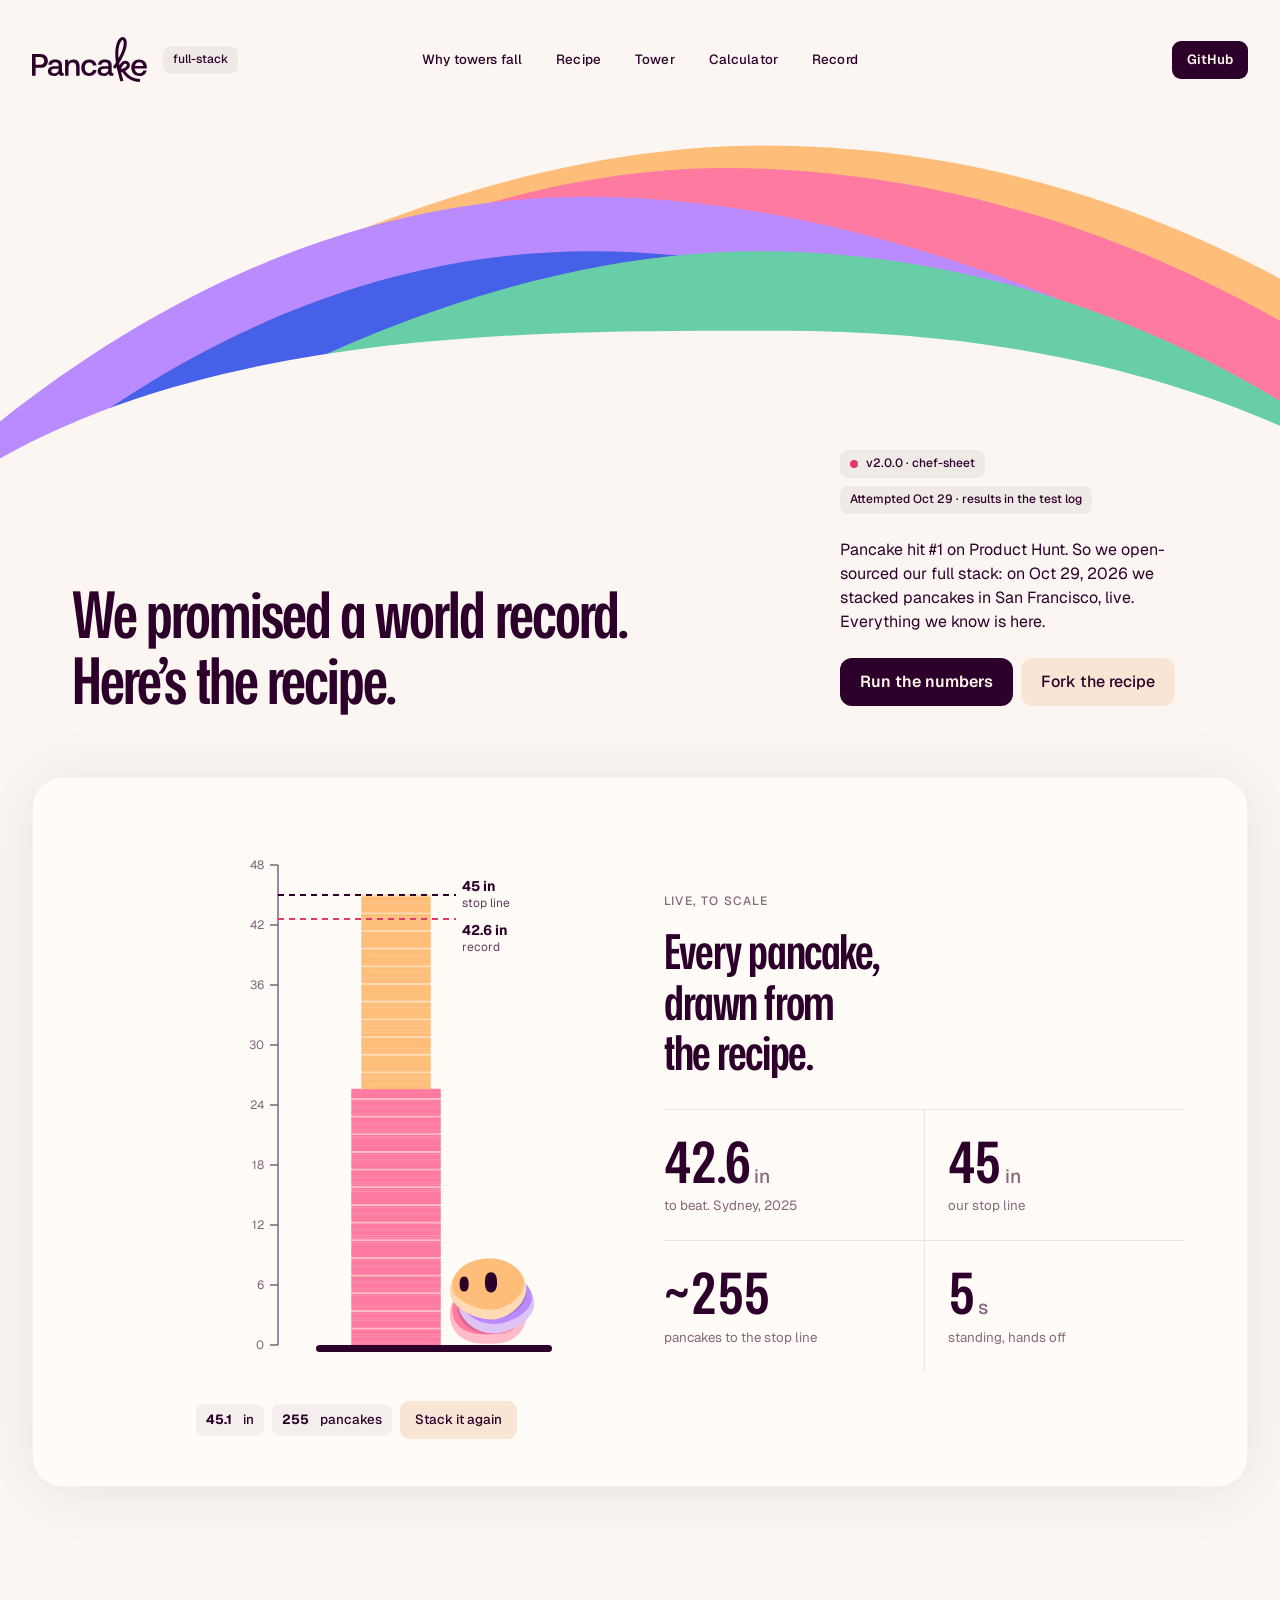
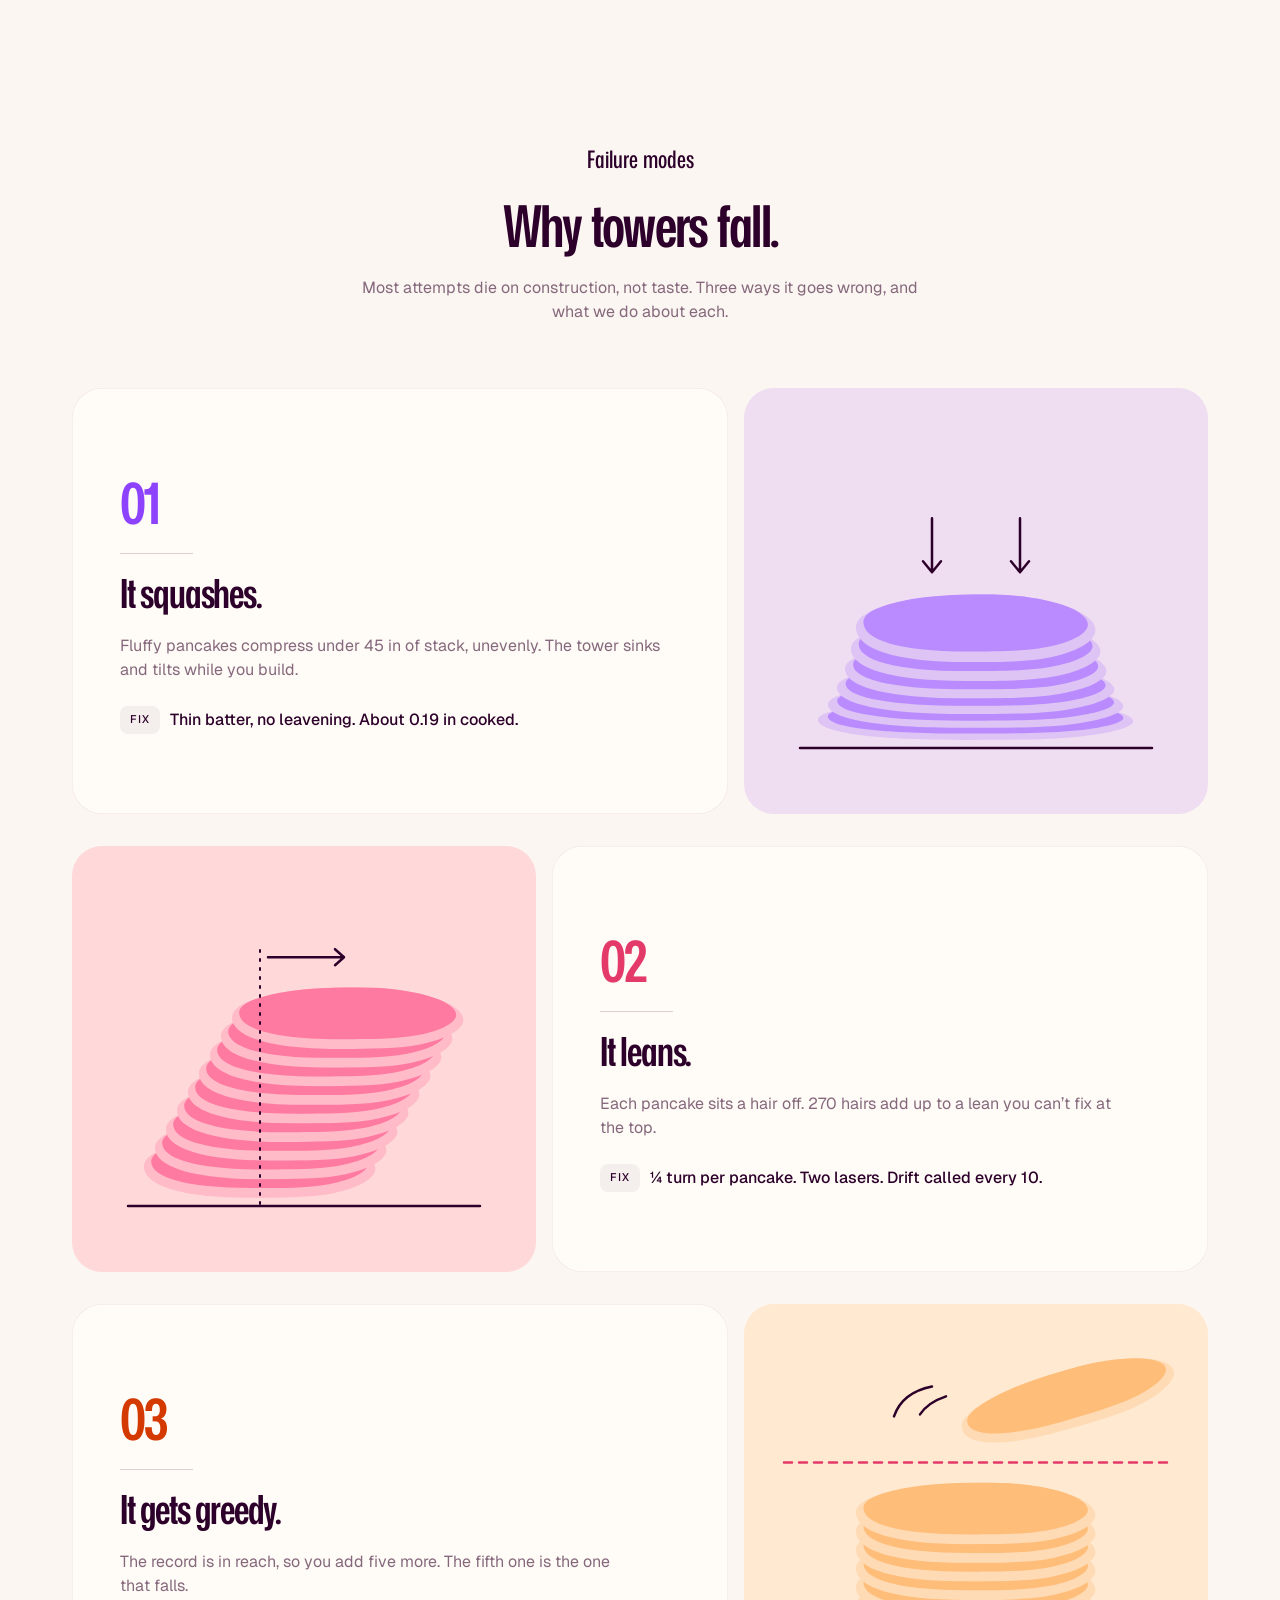
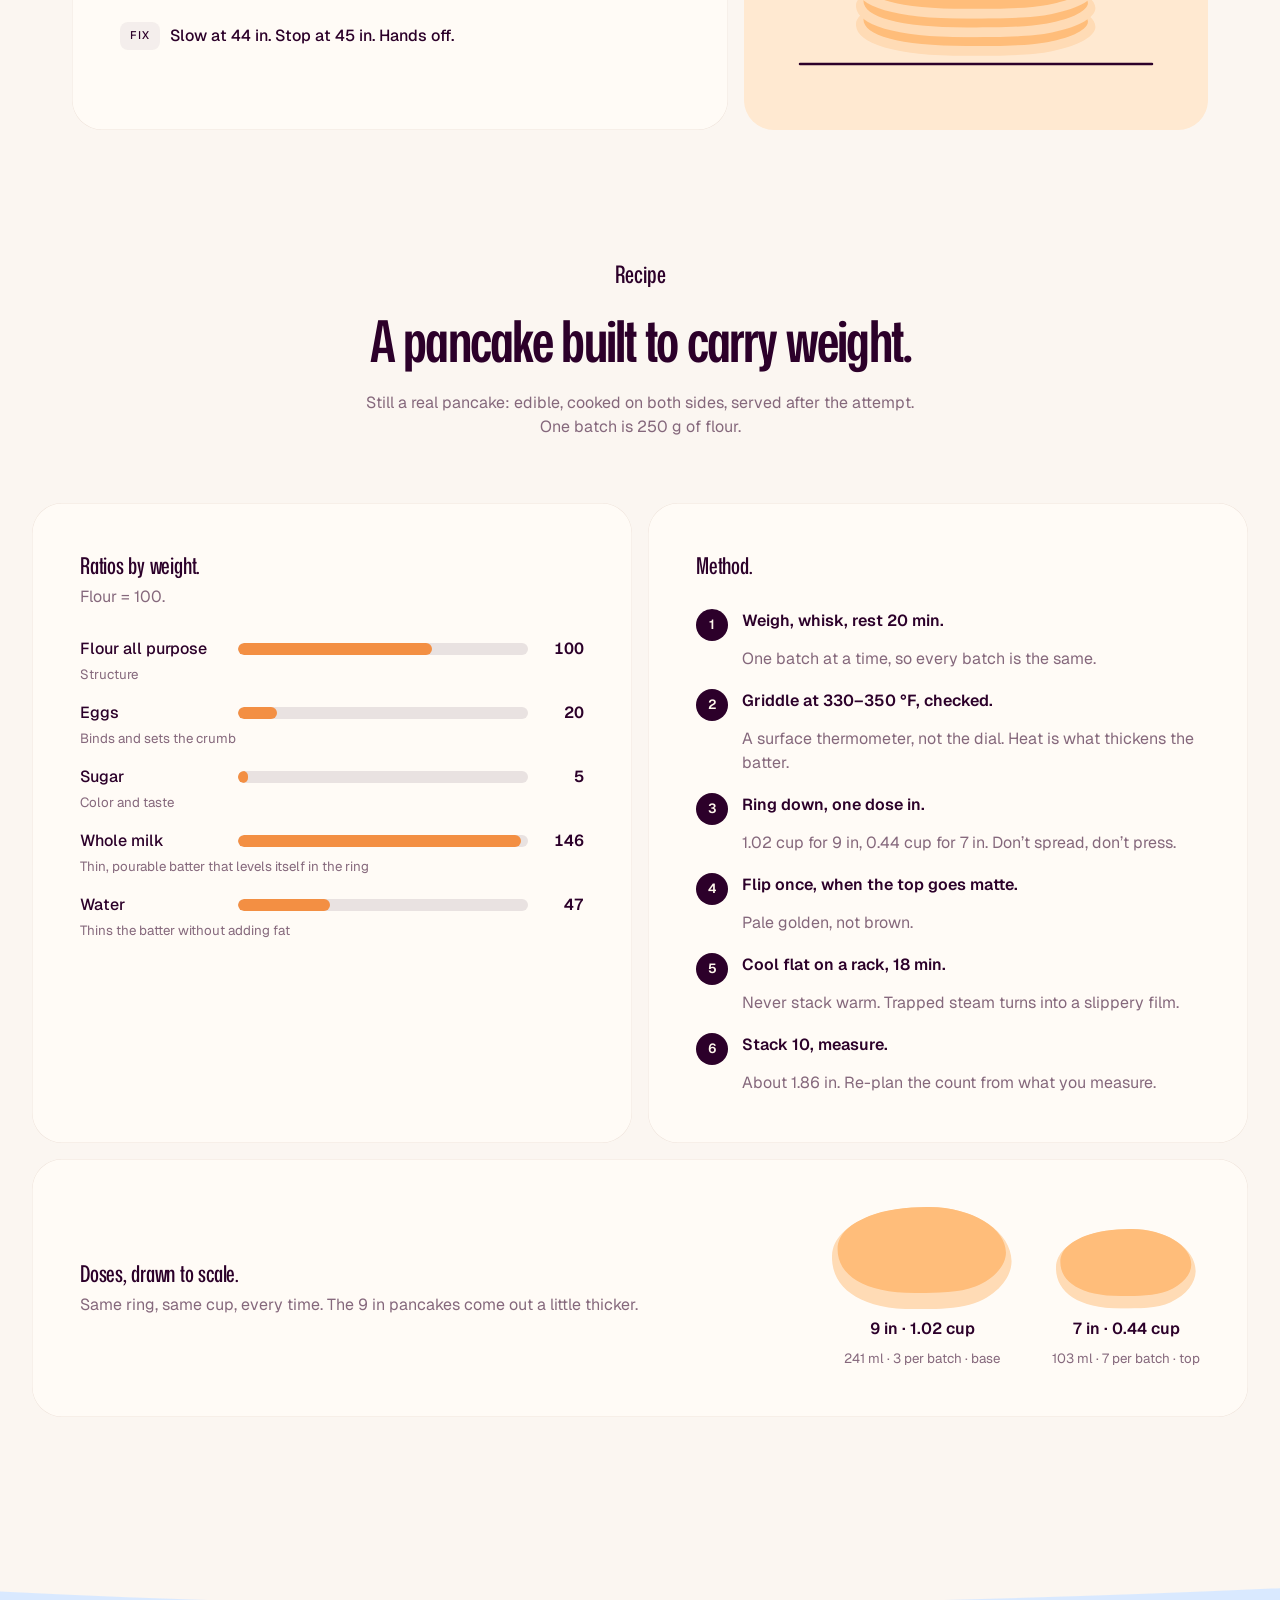
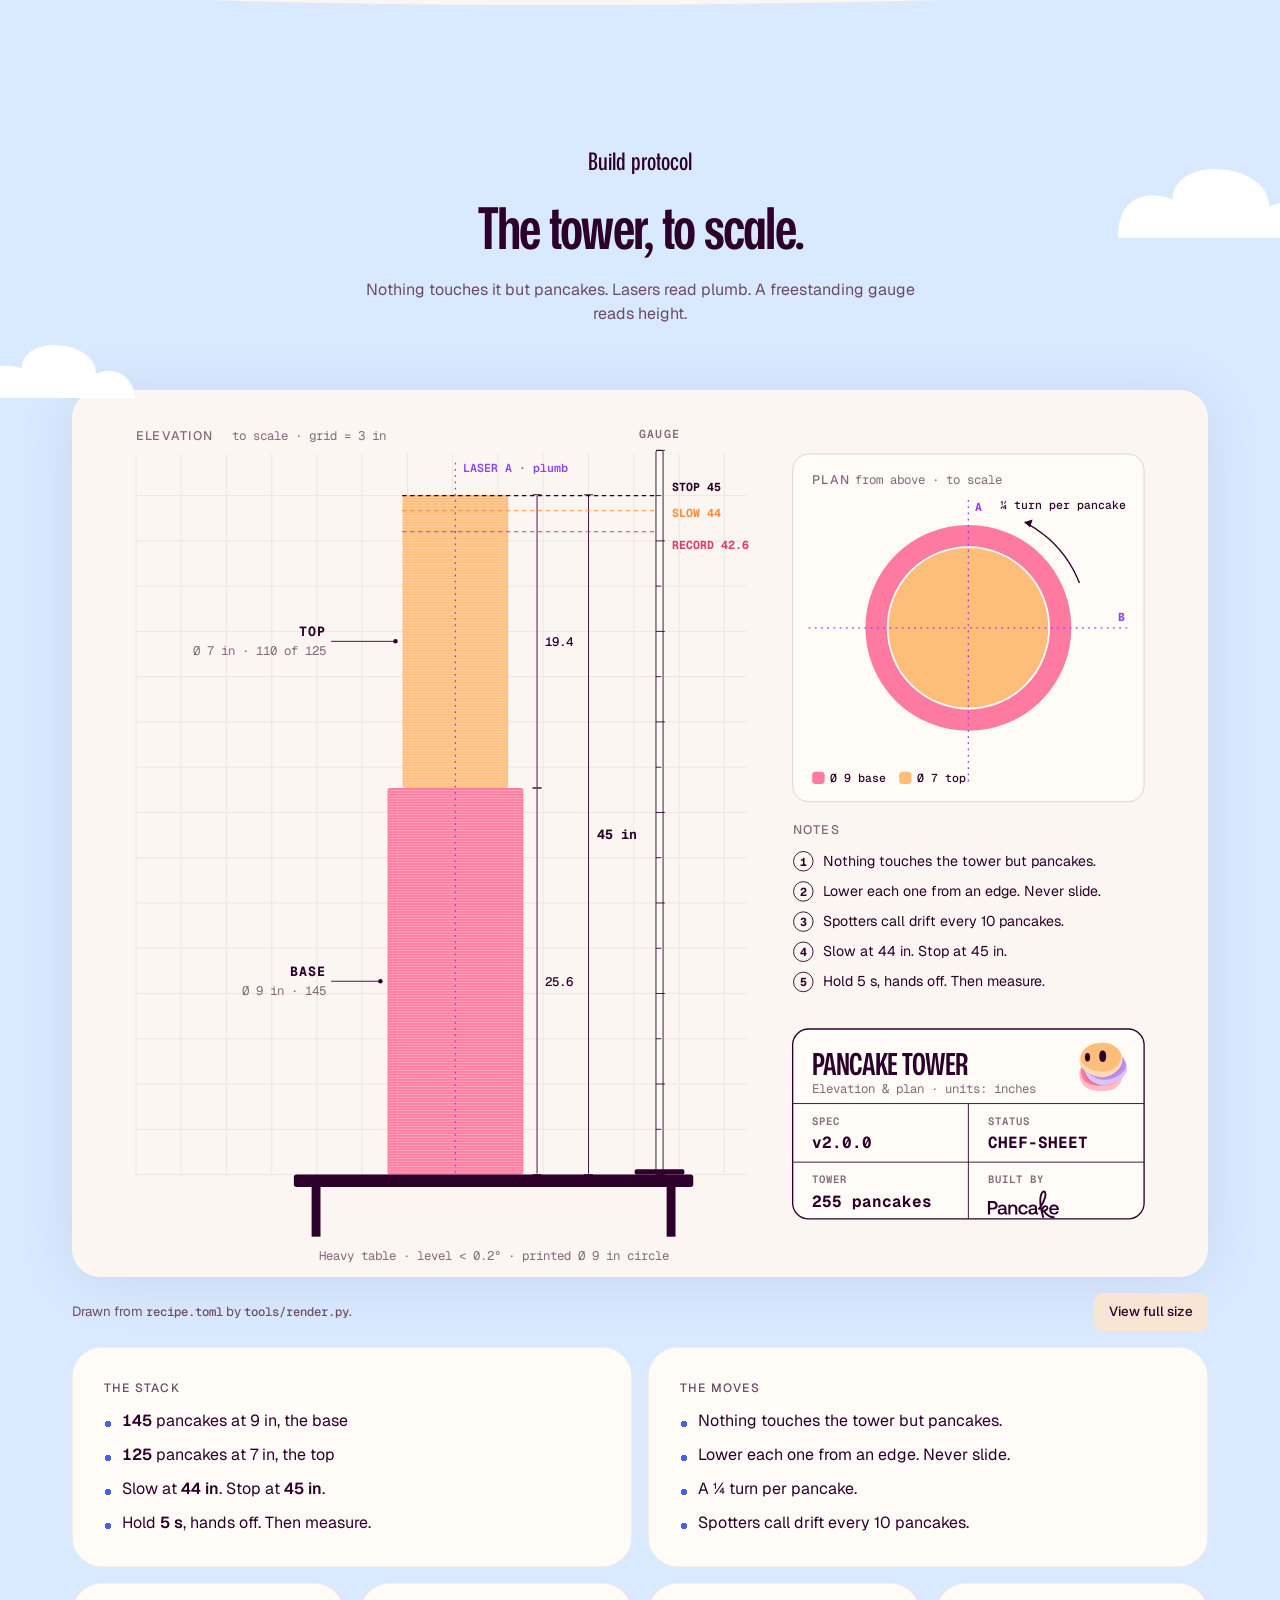
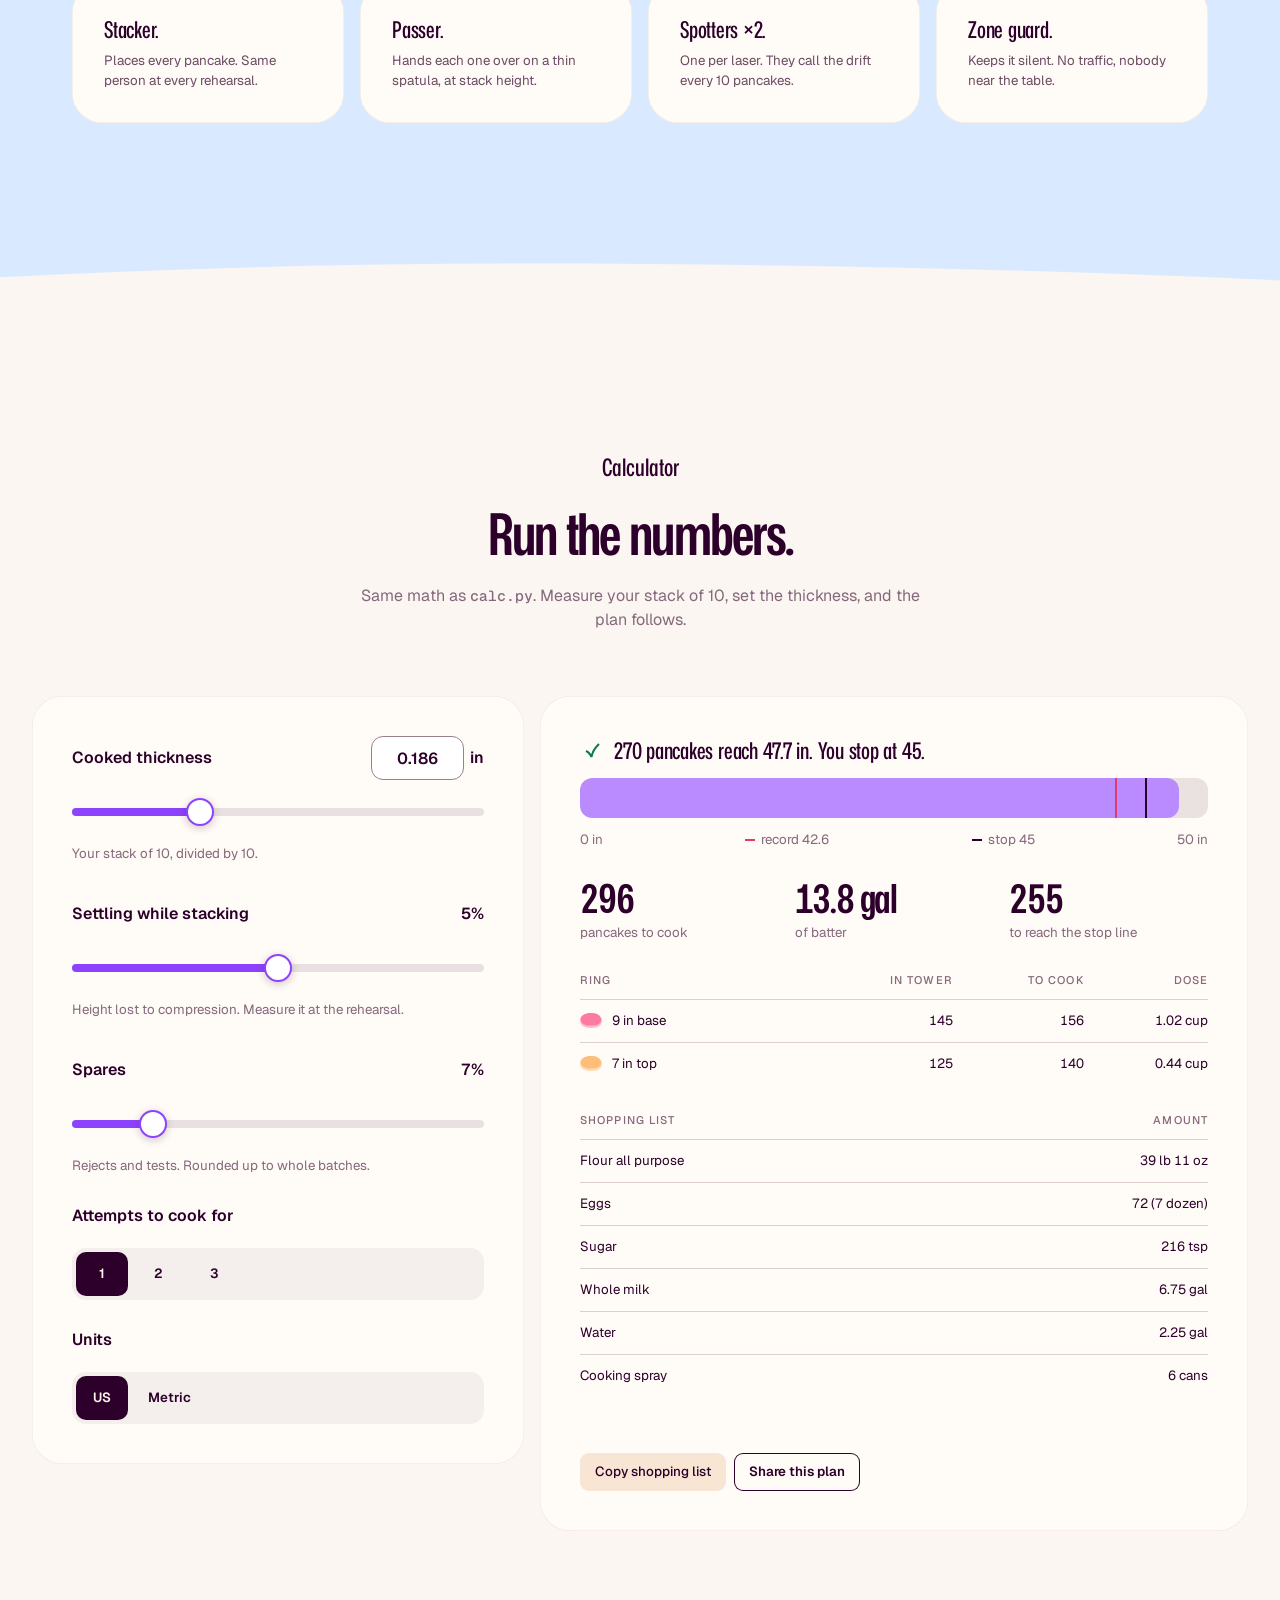
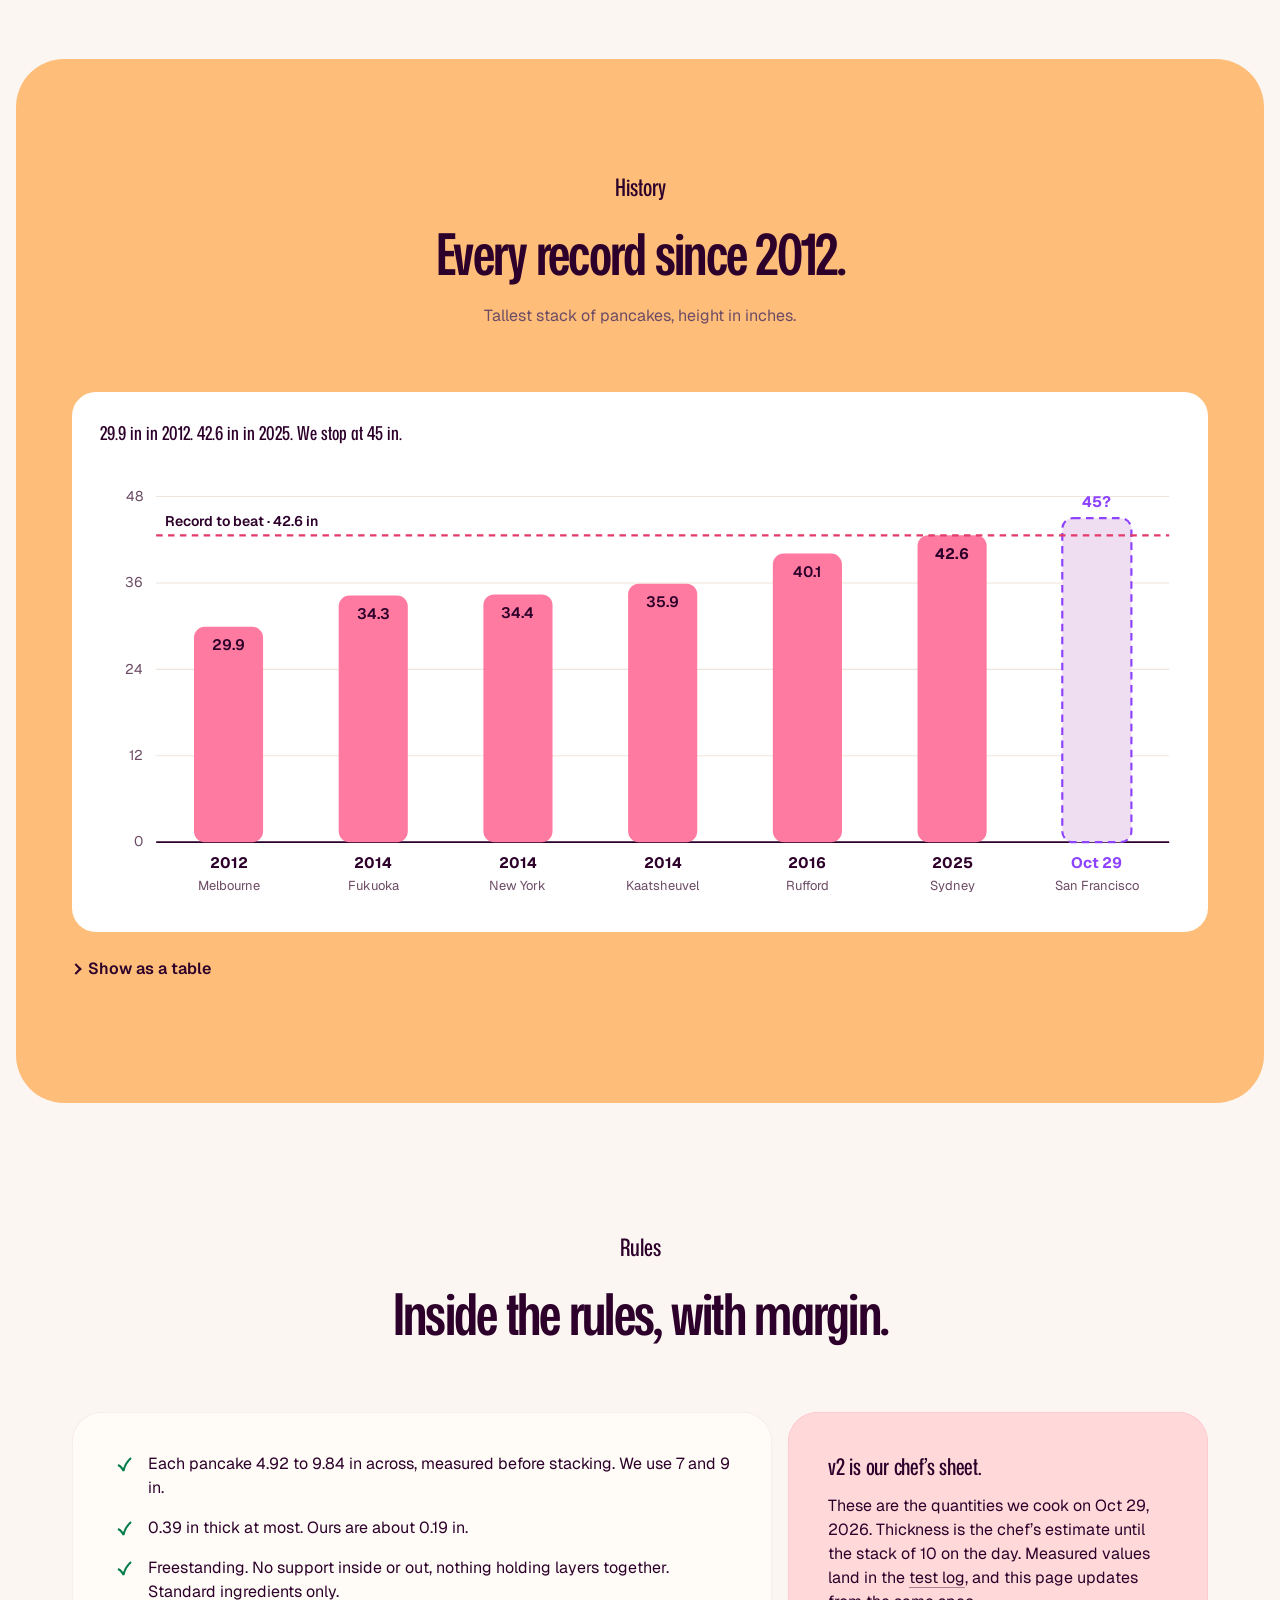
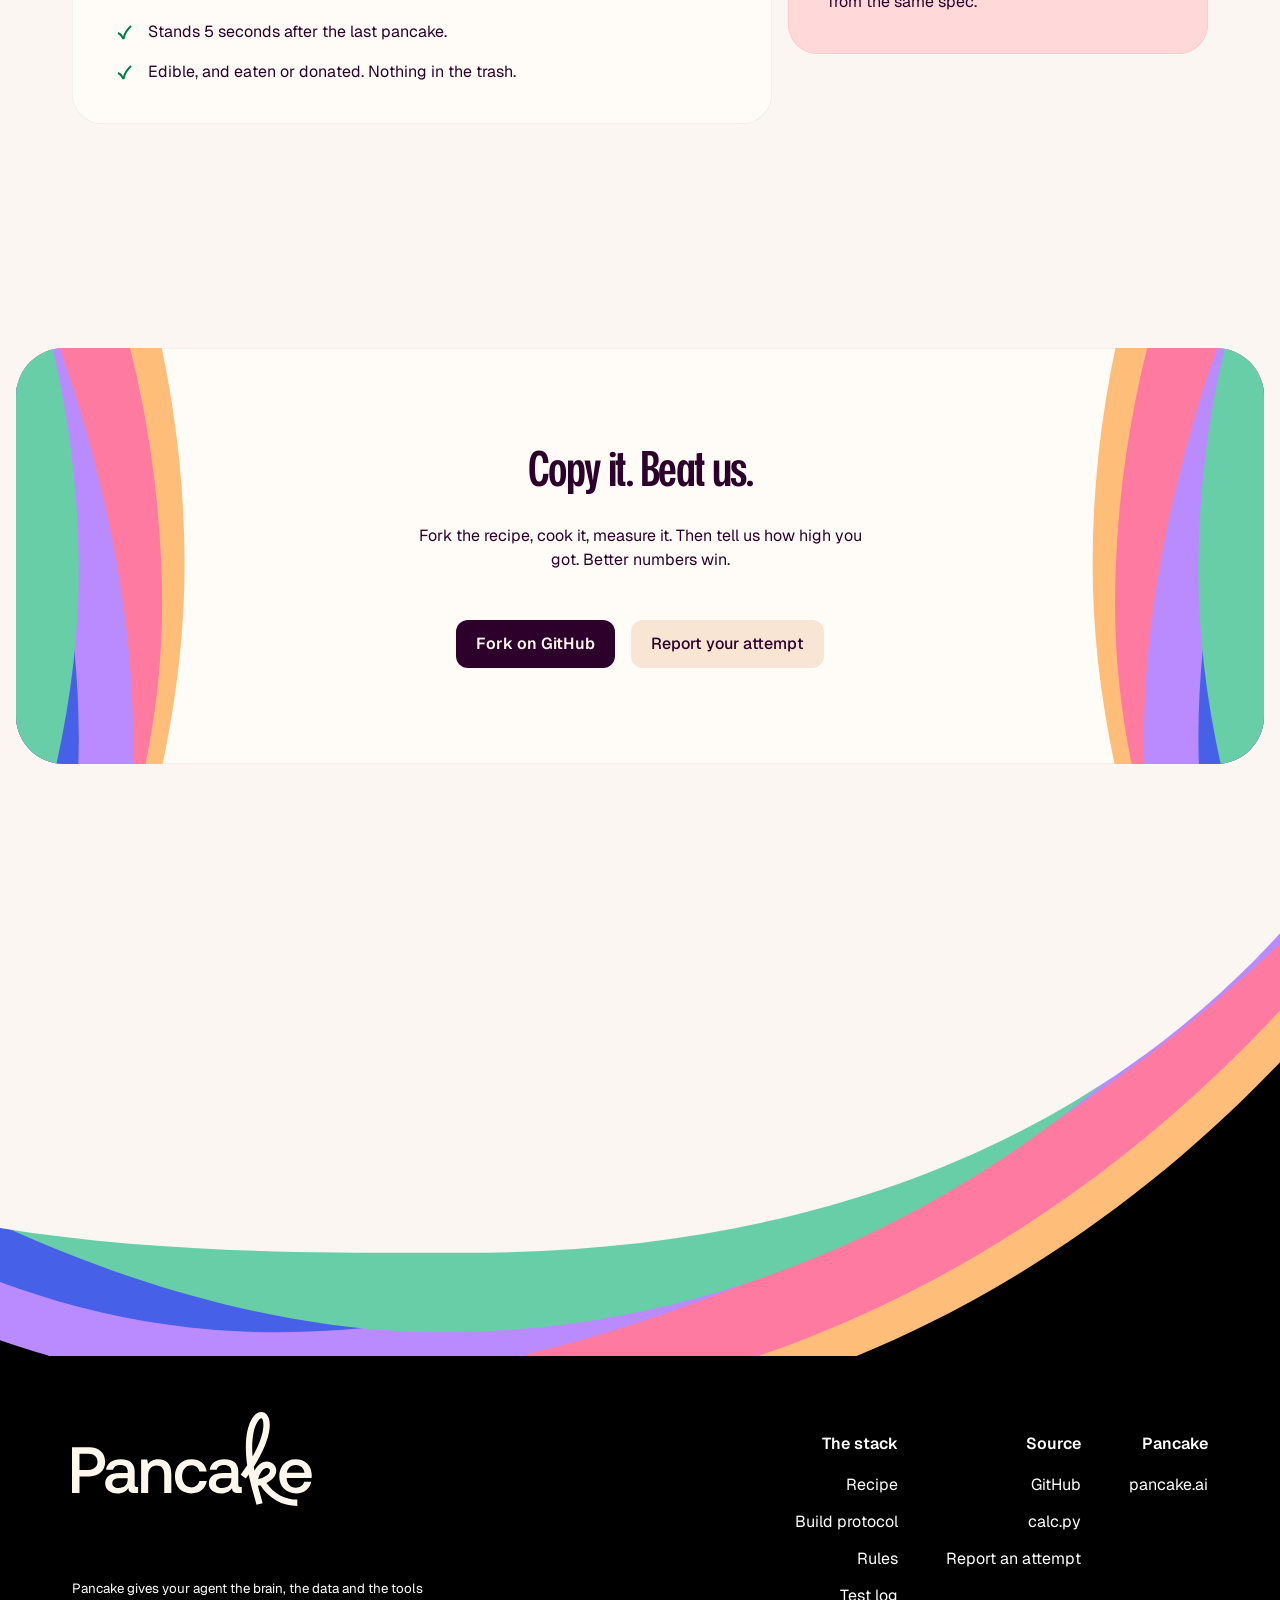
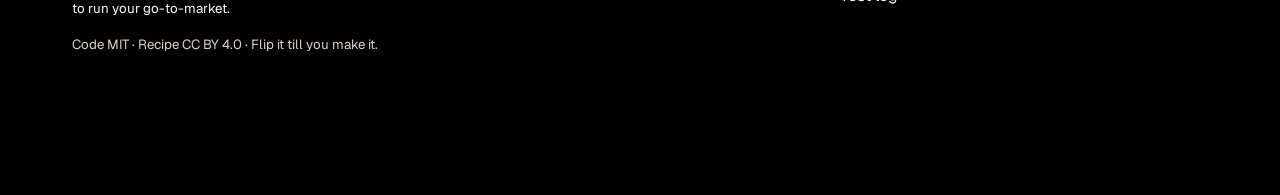
==== commit 70417822: "Let the CTA rings run the full height of the card From 768 to 1024 px the CTA card is 384 px tall bu" ====
--- a/docs/index.html
+++ b/docs/index.html
@@ -420,6 +420,9 @@
   .hero-art { top: .3vw; width: 163.33vw; margin-left: -4.82vw; }
   /* the phone artboard rotates the same rings 15 degrees and mirrors them, about their common centre */
   .hero-art .rainbow { transform-origin: 52.95% 102.79%; transform: rotate(15deg) scaleX(-1); }
+  /* the tilt brings the artboard's top corner on screen, and the turning rings sweep past it: let them through */
+  .hero-art .rainbow { overflow: visible; }
+  .hero-art .rainbow [clip-path] { clip-path: none; }
   .hero-inner { flex: 1; justify-content: flex-end; gap: 23px; padding: 61.44vw max(24px, env(safe-area-inset-right)) 48px max(24px, env(safe-area-inset-left)); }
   .hero-title { max-width: none; font-size: clamp(30px, 8.846vw, 35.559px); line-height: 1.12; }
 }
@@ -685,6 +688,10 @@
 .cta-sec { padding: 96px max(16px, env(safe-area-inset-right)) 96px max(16px, env(safe-area-inset-left)); }
 .cta { position: relative; display: flex; flex-direction: column; align-items: center; max-width: 1296px; margin-inline: auto; padding: 104px 80px; overflow: hidden; border-radius: var(--r-2xlg); background: var(--card); box-shadow: inset 0 0 0 .5px var(--subtle-stroke); }
 .sliver { position: absolute; top: 0; height: 432px; width: auto; pointer-events: none; }
+/* pancake.ai paints the rings over the whole card. The artboard stops at 432 px (336 px from 1024 down),
+   short of the card once its text wraps: let the rings run past it, the card's own corners clip them */
+.sliver { overflow: visible; }
+.sliver [clip-path] { clip-path: none; }
 .sliver-l { left: 0; }
 .sliver-r { right: 0; }
 .cta-content { position: relative; display: flex; flex-direction: column; align-items: center; gap: 48px; width: 100%; max-width: 464px; text-align: center; }
@@ -768,6 +775,17 @@
   html.motion .hero-art .rainbow { transform-origin: 52.95% 102.79%; animation: dawn 2.4s var(--ease-out) backwards; }
 }
 html.motion .menu[open] { animation: rise .35s var(--ease-out); }
+/* pancake.ai's arcs: every ring (and the cream core) turns about its own centre once every 20 s,
+   neighbours in opposite directions, so the bands breathe against each other. Rings are in palette
+   order, odd ones turn with --spin. The exported art bakes in pancake.ai's pose: where that pose is
+   mirrored (hero, right sliver) the same turn reads the other way on screen. */
+@keyframes spin { to { rotate: var(--turn); } }
+:is(.rainbow, .sliver) g > path { transform-box: fill-box; transform-origin: center; }
+html.motion :is(.rainbow, .sliver) g > path { --turn: var(--spin, 1turn); animation: spin 20s linear infinite; }
+html.motion :is(.rainbow, .sliver) g > path:nth-child(even) { --turn: calc(-1 * var(--spin, 1turn)); }
+html.motion :is(.hero-art .rainbow, .sliver-r) { --spin: -1turn; }
+html.motion .sliver-l g > path { animation-delay: -7.3s; }
+html.motion [data-offstage] g > path { animation-play-state: paused; }
 
 /* ---------- stronger contrast, forced colours ---------- */
 @media (prefers-contrast: more) {
@@ -2133,6 +2151,11 @@
     addEventListener("scroll", onSweep, { passive: true });
     addEventListener("load", sweep);
   }
+  /* ---------- the turning rainbows rest while off screen ---------- */
+  if (!reduce && "IntersectionObserver" in window) {
+    const io = new IntersectionObserver(entries => entries.forEach(e => e.target.toggleAttribute("data-offstage", !e.isIntersecting)));
+    $$(".hero-art, .sliver, .foot-art").forEach(it => io.observe(it));
+  }
   addEventListener("beforeprint", () => {
     reveal($$("[data-reveal].pending"), false);
     $$("details").forEach(d => { d.open = true; });
